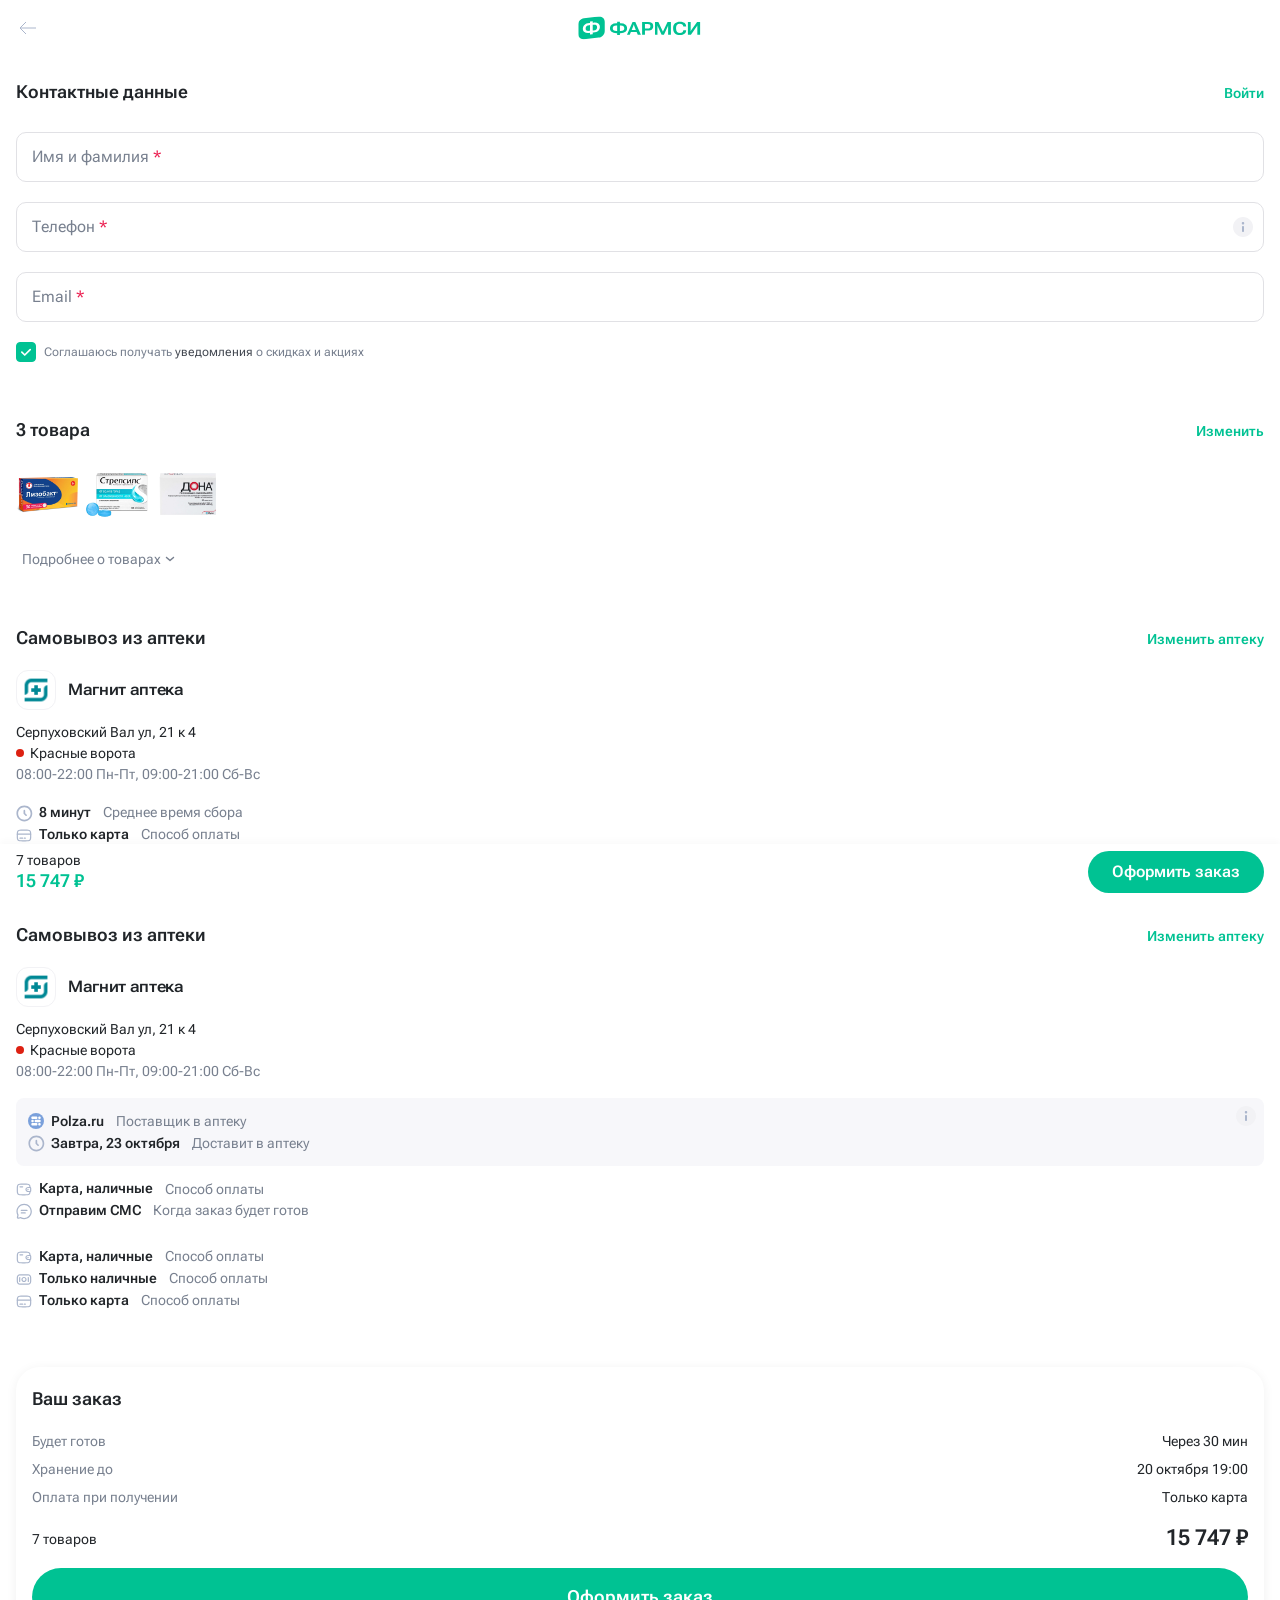
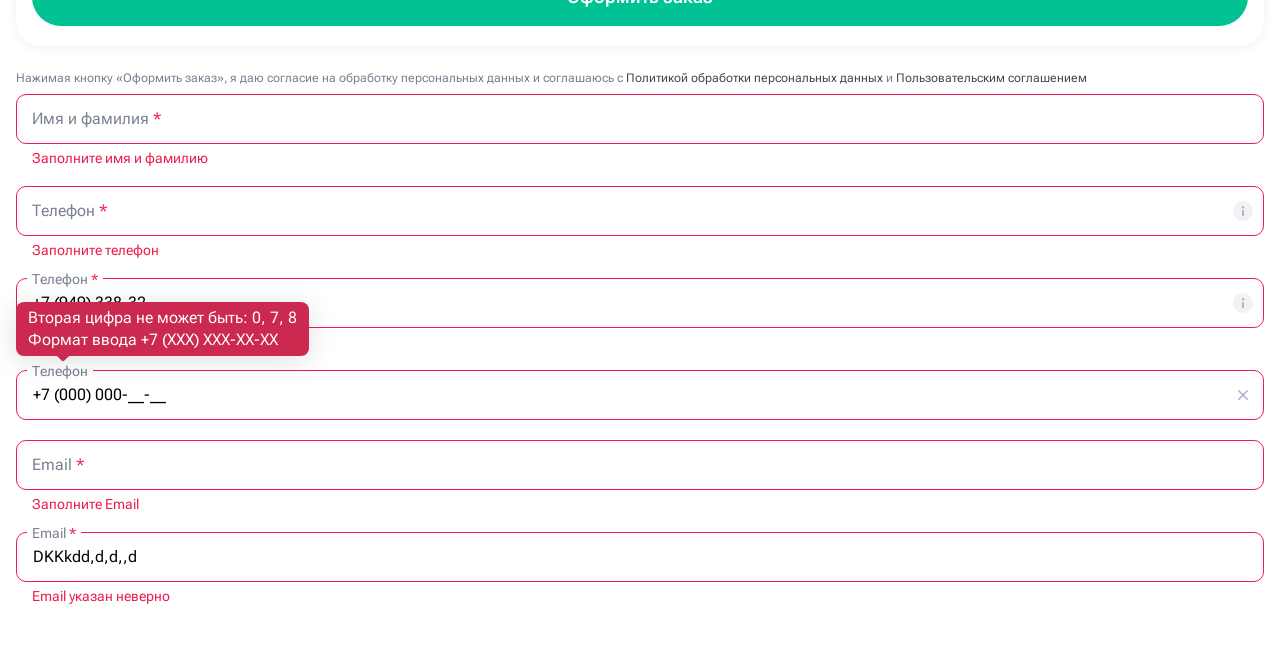
==== 3-rd-step.html @ a9f022e4 "1st upload" ====
<!DOCTYPE html>
<html lang="ru">

<head>
	<meta charset="utf-8">
	<meta http-equiv="X-UA-Compatible" content="IE=edge">
	<meta name="viewport" content="width=device-width, initial-scale=1.0, maximum-scale=1.0, viewport-fit=cover">
	<meta name="description" content="Описание страницы">
	<meta name="format-detection" content="telephone=no">
	<meta name="robots" content="noindex">
	<title>Шаг 3 - Неавторизован</title>
	<link rel="apple-touch-icon" href="./assets/images/apple-touch-icon-C9QjvEhI.png" sizes="144x144">
	<link rel="icon" href="./assets/images/favicon-16x16-CDKs5s7O.png" sizes="16x16">
	<link rel="icon" href="./assets/images/favicon-32x32-Dmmu4h1M.png" sizes="32x32">
	<link rel="manifest" href="./assets/site-BRCrxVoA.webmanifest">
	<link rel="mask-icon" href="./assets/images/safari-pinned-tab-ThR9FbhP.svg">
	<link rel="preconnect" href="https://fonts.googleapis.com">
	<link rel="preconnect" href="https://fonts.gstatic.com" crossorigin>
	<link href="https://fonts.googleapis.com/css2?family=Roboto+Flex:opsz,slnt,wdth,wght,GRAD,XOPQ,XTRA,YOPQ,YTAS,YTDE,YTFI,YTLC,YTUC@8..144,-10..0,25..151,100..1000,-200..150,27..175,323..603,25..135,649..854,-305..-98,560..788,416..570,528..760&display=swap"
		  rel="stylesheet">
	<link href="https://cdn.jsdelivr.net/npm/bootstrap@5.3.3/dist/css/bootstrap.min.css" rel="stylesheet"
		  integrity="sha384-QWTKZyjpPEjISv5WaRU9OFeRpok6YctnYmDr5pNlyT2bRjXh0JMhjY6hW+ALEwIH" crossorigin="anonymous">
	<link rel="stylesheet" href="https://cdn.jsdelivr.net/npm/swiper@11/swiper-bundle.min.css"/>
	<link rel="stylesheet" href="https://cdn.jsdelivr.net/npm/@fancyapps/ui@5.0/dist/fancybox/fancybox.css"/>
	<script src="https://api-maps.yandex.ru/2.1/?apikey=b603dd45-d3d4-4cc6-bc5e-3985d0624e53&lang=ru_RU"></script>
  <script type="module" crossorigin src="./assets/index-DNCj5LyT.js"></script>
  <link rel="stylesheet" crossorigin href="./assets/css/index-B0l8xuCX.css">
</head>

<body>
<div class="site">
	<header class="header header--confirm">
		<!-- Header Start-->
		<div class="container">
			<div class="row">
				<div class="col-12">
					<div class="header-confirm">
						<a href="#" class="header-confirm__back">
							<svg class="back-icon">
								<use xlink:href="./assets/images/sprites-BpR0RG1N.svg#arrow-right"></use>
							</svg>
						</a>
					
						<a href="#" class="header-confirm__logo">
							<img src="./assets/images/logo_m-BrS14V9k.svg" alt="logo">
						</a>
					</div>
				</div>
			</div>
		</div>
		<div class="modal fade" id="citySuggestModal" tabindex="-1"
         aria-hidden="true">
	        <div class="modal-dialog modal-dialog-centered" style="align-items: flex-end; margin: 0 16px; height: 100%;">
	            <div class="city-modal modal-content">
	                <button type="button" class="city-modal__close" data-bs-dismiss="modal"
	                        aria-label="Close">
	                    <svg aria-hidden="true" width="16" height="16" viewBox="0 0 20 20"
	                         fill="none" xmlns="http://www.w3.org/2000/svg">
	                        <path d="M15.332 4.66663L4.66536 15.3333" stroke="#ABB6CC"
	                              stroke-width="2" stroke-linecap="round"
	                              stroke-linejoin="round"/>
	                        <path d="M4.66797 4.66663L15.3346 15.3333" stroke="#ABB6CC"
	                              stroke-width="2" stroke-linecap="round"
	                              stroke-linejoin="round"/>
	                    </svg>
	                </button>
	                <div class="modal__body city-modal__body">
	                    <div class="city-modal__subtitle">Ваш регион</div>
	                    <div class="city-modal__title"><span class="js-city-choosen-city">Московская область</span>?</div>
	                    <div class="city-modal__text">
	                        Цены и наличие в аптеках зависят<br>
	                        от выбранного региона
	                    </div>
	                    <div class="city-modal__buttons">
	                        <button class="button button-primary" data-bs-dismiss="modal"
	                                aria-label="Close" type="button">
	                            Да
	                        </button>
	                        <button class="button button-solid js-change-location" data-bs-dismiss="modal"
	                                aria-label="Close" type="button">
	                            Выбрать другой
	                        </button>
	                    </div>
	                </div>
	            </div>
	        </div>
	    </div>

	    <div class="modal fade" id="citySelectedModal" tabindex="-1"
	         aria-hidden="true">
	        <div class="modal-dialog modal-dialog-centered" style="align-items: flex-end; margin: 0 16px; height: 100%;">
	            <div class="city-modal modal-content">
	                <button type="button" class="city-modal__close" data-bs-dismiss="modal"
	                        aria-label="Close">
	                    <svg aria-hidden="true" width="16" height="16" viewBox="0 0 20 20"
	                         fill="none" xmlns="http://www.w3.org/2000/svg">
	                        <path d="M15.332 4.66663L4.66536 15.3333" stroke="#ABB6CC"
	                              stroke-width="2" stroke-linecap="round"
	                              stroke-linejoin="round"/>
	                        <path d="M4.66797 4.66663L15.3346 15.3333" stroke="#ABB6CC"
	                              stroke-width="2" stroke-linecap="round"
	                              stroke-linejoin="round"/>
	                    </svg>
	                </button>
	                <div class="modal__body city-modal__body">
	                    <div class="city-modal__subtitle">Регион изменён</div>
	                    <div class="city-modal__title js-city-choosen-city">Московская область</div>
	                    <div class="city-modal__text">
	                        Цены и наличие теперь будут отображаться<br>
	                        для выбранного региона
	                    </div>
	                    <div class="city-modal__buttons">
	                        <button class="button button-primary" data-bs-dismiss="modal"
	                                aria-label="Close" type="button">
	                            Понятно
	                        </button>
	                    </div>
	                </div>
	            </div>
	        </div>
	    </div>
		<!-- Header End-->
	</header>
	<!-- Main section-->
	<main class="">
		<div class="confirm">
			<div class="container">
				<div class="row">
					<div class="col-12 confirm-content">
						<div class="confirm-block">
							<div class="confirm-header">
								<div class="confirm-header__title">Контактные данные</div>
								<a href="#" class="confirm-header__link">Войти</a>
							</div>
							<form action="#" class="confirm-form">
								<div class="enter-modal__group">
									<div class="enter-modal__group-inner">
										<input autocomplete="off" type="text" name="mail" placeholder=" " class="enter-modal__input">
										<button type="button" class="modal__clear">
										  <svg aria-hidden="true" width="20" height="20" viewBox="0 0 20 20" fill="none" xmlns="http://www.w3.org/2000/svg">
												<path d="M15.332 4.66663L4.66536 15.3333" stroke="#ABB6CC" stroke-width="2" stroke-linecap="round" stroke-linejoin="round"></path>
												<path d="M4.66797 4.66663L15.3346 15.3333" stroke="#ABB6CC" stroke-width="2" stroke-linecap="round" stroke-linejoin="round"></path>
											</svg>
										</button>
										<label class="enter-modal__placeholder">Имя и фамилия <span class="textarea-placeholder__red">*</span></label>
									</div>
								</div>
								
								<div class="enter-modal__group">
									<div class="enter-modal__group-inner" data-tooltip-parent-info>
										<input inputmode="tel" autocomplete="off" type="tel" name="phone" placeholder=" " class="enter-modal__input">
										<button type="button" class="modal__info-mark" data-bs-toggle="tooltip" data-bs-container="[data-tooltip-parent-info]" data-bs-trigger="hover" data-bs-placement="top" data-bs-fallbackplacements="['top']" data-bs-custom-class="modal-info-mark-tooltip" data-bs-title="На указанный номер телефона отправим СМС, когда заказ будет готов.<br> Ваши данные под защитой, мы не отправляем спам" data-bs-html="true" title="">
											<svg width="20" height="20" viewBox="0 0 20 20" fill="none" xmlns="http://www.w3.org/2000/svg">
												<g clip-path="url(#clip0_465_4033)">
												<path d="M20 10C20 15.5228 15.5228 20 10 20C4.47715 20 0 15.5228 0 10C0 4.47715 4.47715 0 10 0C15.5228 0 20 4.47715 20 10Z" fill="#F2F2F5"/>
												<path fill-rule="evenodd" clip-rule="evenodd" d="M10 15C9.44772 15 9 14.5523 9 14L9 10C9 9.44772 9.44772 9 10 9C10.5523 9 11 9.44772 11 10L11 14C11 14.5523 10.5523 15 10 15Z" fill="#ABB6CC"/>
												<path d="M11.25 6.25C11.25 5.55964 10.6904 5 10 5C9.30964 5 8.75 5.55964 8.75 6.25C8.75 6.94036 9.30964 7.5 10 7.5C10.6904 7.5 11.25 6.94036 11.25 6.25Z" fill="#ABB6CC"/>
												</g>
												<defs>
												<clipPath id="clip0_465_4033">
												<rect width="20" height="20" fill="white"/>
												</clipPath>
												</defs>
											</svg>
										</button>
										<button type="button" class="modal__clear">
											  <svg aria-hidden="true" width="20" height="20" viewBox="0 0 20 20" fill="none" xmlns="http://www.w3.org/2000/svg">
												<path d="M15.332 4.66663L4.66536 15.3333" stroke="#ABB6CC" stroke-width="2" stroke-linecap="round" stroke-linejoin="round"></path>
												<path d="M4.66797 4.66663L15.3346 15.3333" stroke="#ABB6CC" stroke-width="2" stroke-linecap="round" stroke-linejoin="round"></path>
											</svg>
										</button>
										<label class="enter-modal__placeholder">Телефон <span class="textarea-placeholder__red">*</span></label>
									</div>
								</div>
								
								<div class="enter-modal__group">
									<div class="enter-modal__group-inner">
										<input autocomplete="off" type="text" name="mail" placeholder=" " class="enter-modal__input">
										<button type="button" class="modal__clear">
											<svg aria-hidden="true" width="20" height="20" viewBox="0 0 20 20" fill="none" xmlns="http://www.w3.org/2000/svg">
												<path d="M15.332 4.66663L4.66536 15.3333" stroke="#ABB6CC" stroke-width="2" stroke-linecap="round" stroke-linejoin="round"></path>
												<path d="M4.66797 4.66663L15.3346 15.3333" stroke="#ABB6CC" stroke-width="2" stroke-linecap="round" stroke-linejoin="round"></path>
											</svg>
										</button>
										<label class="enter-modal__placeholder">Email <span class="textarea-placeholder__red">*</span></label>
									</div>	
								</div>

								<div class="modal__policy policy-modal">
									<div class="policy-modal__block">
										<label class="policy-modal__check">
											<input type="checkbox" checked="" name="policy-check" class="policy-modal__input"><span class="policy-modal__false-check">
											<svg width="12" height="9" viewBox="0 0 12 9" fill="none" xmlns="http://www.w3.org/2000/svg">
												<path d="M1 4L4.5 7.5L11 1" stroke="white" stroke-width="2" stroke-linecap="round" stroke-linejoin="round"></path>
											</svg></span>
										</label>
										<div class="policy-modal__confirm">Соглашаюсь получать <a href="#">уведомления</a> о скидках и акциях</div>
									</div>
								</div>
							</form>
						</div><!-- confirm-block -->
						
						<div class="confirm-block">
							<div class="confirm-header confirm-header--recipient">
								<div class="confirm-header__title">3 товара</div>
								<a href="#" class="confirm-header__link">Изменить</a>
							</div>

							<div class="confirm-products">
								<div class="confirm-products__row">
									<div class="confirm-product">
										<img src="./assets/images/product-1@2x-DuPQMpGz.png" alt="alt">
									</div>
									<div class="confirm-product">
										<img src="./assets/images/product-2@2x-C1sm1-f9.png" alt="alt">
									</div>
									<div class="confirm-product">
										<img src="./assets/images/product-8-B-CTQF6W.png" alt="alt">
									</div>
								</div>

								<div class="confirm-products__expand">
									<div class="confirm-product-expand expand-confirm-product">
										<a href="#" class="expand-confirm-product__img">
											<img src="./assets/images/product-1@2x-DuPQMpGz.png" alt="alt">
										</a>
										<div class="expand-confirm-product__name">
											<a href="#" class="expand-confirm-product__name-text">
												Супрастин (для инъекций), 20 мг/мл, раствор для внутривенного, (для инъекций), 20 мг/мл, раствор для внутривенного, 10
											</a>
											<div class="product-info__bottom">
												<span class="product__description-icon">
													<svg viewBox="0 0 24 24">
														<path d="M3 10C3 6.22876 3 4.34315 4.17157 3.17157C5.34315 2 7.22876 2 11 2H13C16.7712 2 18.6569 2 19.8284 3.17157C21 4.34315 21 6.22876 21 10V14C21 17.7712 21 19.6569 19.8284 20.8284C18.6569 22 16.7712 22 13 22H11C7.22876 22 5.34315 22 4.17157 20.8284C3 19.6569 3 17.7712 3 14V10Z" stroke="#ABB6CC" stroke-width="2"></path>
														<path d="M12 8L12 10M12 10L12 12M12 10H9.99998M12 10L14 10" stroke="#EB135B" stroke-width="2" stroke-linecap="round"></path>
														<path d="M8 18L16 18" stroke="#ABB6CC" stroke-width="2" stroke-linecap="round"></path>
													</svg>
													По рецепту
												</span>
											</div>
										</div>

										<div class="expand-confirm-product__info">
											<div class="expand-confirm-product__price">12 800 ₽</div>
											<div class="expand-confirm-product__count">× 3 шт.</div>
										</div>
									</div><!-- expand-confirm-product -->

									<div class="confirm-product-expand expand-confirm-product">
										<a href="#" class="expand-confirm-product__img">
											<img src="./assets/images/product-2@2x-C1sm1-f9.png" alt="alt">
										</a>
										<a href="#" class="expand-confirm-product__name">Супрастин (для инъекций), 20 мг/мл, раствор для внутривенного.</a>

										<div class="expand-confirm-product__info">
											<div class="expand-confirm-product__price">12 800 ₽</div>
											<div class="expand-confirm-product__count">× 3 шт.</div>
										</div>
									</div><!-- expand-confirm-product -->

									<div class="confirm-product-expand expand-confirm-product">
										<a href="#" class="expand-confirm-product__img">
											<img src="./assets/images/product-8-B-CTQF6W.png" alt="alt">
										</a>
										<a href="#" class="expand-confirm-product__name">Раствор для внутривенного, 10 мг/мл, капли для приема внутрь, 20 мл, 1 шт. капли</a>

										<div class="expand-confirm-product__info">
											<div class="expand-confirm-product__price">12 800 ₽</div>
											<div class="expand-confirm-product__count">× 3 шт.</div>
										</div>
									</div><!-- expand-confirm-product -->

								</div>

								<button type="button" class="confirm-products__toggler">
									<span>Подробнее о товарах</span>
									<svg class="confirm-products__toggler-icon">
										<use xlink:href="./assets/images/sprites-BpR0RG1N.svg#chev-down"></use>
									</svg>
								</button>
							</div><!-- confirm-products -->

							
						</div><!-- confirm-block -->

						<div class="confirm-block">
							<div class="confirm-header confirm-header--recipient">
								<div class="confirm-header__title">Самовывоз из аптеки</div>
								<a href="#" class="confirm-header__link">Изменить аптеку</a>
							</div>
							<div class="confirm-location">
								<div class="pricelist__company">
									<img class="pricelist__logo" src="./assets/images/magnit_logo-DAFS3cN4.png" alt="">
									<span class="pricelist__name">Магнит аптека
									</span>
								</div>
								<div class="confirm-location__info">
									<div class="pricelist__address">Серпуховский Вал ул, 21 к 4</div>
									<div class="pricelist__subway">Красные ворота</div>
									<div class="pricelist__schedule">08:00-22:00 Пн-Пт, 09:00-21:00 Сб-Вс</div>
								</div>

								<div class="confirm-payment">
									<div class="confirm-payment__item">
										<span class="confirm-payment__icon">
											<svg class="icon-pay-clock">
												<use xlink:href="./assets/images/sprites-BpR0RG1N.svg#pay-clock"></use>
											</svg>
										</span>
										<span class="confirm-payment__val">8 минут</span>
										<span class="confirm-payment__key">Среднее время сбора</span>
									</div><!-- confirm-payment__item -->

									<div class="confirm-payment__item">
										<span class="confirm-payment__icon">
											<svg class="icon-product-card">
												<use xlink:href="./assets/images/sprites-BpR0RG1N.svg#credit-card"></use>
											</svg>
										</span>
										<span class="confirm-payment__val">Только карта</span>
										<span class="confirm-payment__key">Способ оплаты</span>
									</div><!-- confirm-payment__item -->

									<div class="confirm-payment__item">
										<span class="confirm-payment__icon">
											<svg class="icon-sms">
												<use xlink:href="./assets/images/sprites-BpR0RG1N.svg#sms"></use>
											</svg>
										</span>
										<span class="confirm-payment__val">Отправим СМС</span>
										<span class="confirm-payment__key">Когда заказ будет готов</span>
									</div><!-- confirm-payment__item -->

								</div>
							</div>
						</div><!-- confirm-block -->
						
						<!-- Доставка поставщика -->
						<div class="confirm-block" data-tooltip-supplier-info>
							<div class="confirm-header confirm-header--recipient">
								<div class="confirm-header__title">Самовывоз из аптеки</div>
								<a href="#" class="confirm-header__link">Изменить аптеку</a>
							</div>
							<div class="confirm-location">
								<div class="pricelist__company">
									<img class="pricelist__logo" src="./assets/images/magnit_logo-DAFS3cN4.png" alt="">
									<span class="pricelist__name">Магнит аптека
									</span>
								</div>

								<div class="confirm-location__info confirm-location__info--supplier">
									<div class="pricelist__address">Серпуховский Вал ул, 21 к 4</div>
									<div class="pricelist__subway">Красные ворота</div>
									<div class="pricelist__schedule">08:00-22:00 Пн-Пт, 09:00-21:00 Сб-Вс</div>
								</div>

								<div class="confirm-supplier" data-tooltip-supplier-info>
									<div class="confirm-supplier__body">
										<svg class="confirm-supplier__icon" width="20" height="20" viewBox="0 0 20 20" fill="none" xmlns="http://www.w3.org/2000/svg" data-bs-toggle="tooltip" data-bs-container="[data-tooltip-supplier-info]" data-bs-trigger="hover" data-bs-placement="top" data-bs-fallbackplacements="['top']" data-bs-custom-class="confirm-supplier-tooltip" data-bs-title="Товар поступит в аптеку 23 октября от поставщика Polza.ru. Забрать заказ вы сможете после получения СМС о готовности заказа" data-bs-html="true" title="" data-bs-original-title="">
											<g clip-path="url(#clip0_465_4033)">
											<path d="M20 10C20 15.5228 15.5228 20 10 20C4.47715 20 0 15.5228 0 10C0 4.47715 4.47715 0 10 0C15.5228 0 20 4.47715 20 10Z" fill="#F2F2F5"></path>
											<path fill-rule="evenodd" clip-rule="evenodd" d="M10 15C9.44772 15 9 14.5523 9 14L9 10C9 9.44772 9.44772 9 10 9C10.5523 9 11 9.44772 11 10L11 14C11 14.5523 10.5523 15 10 15Z" fill="#ABB6CC"></path>
											<path d="M11.25 6.25C11.25 5.55964 10.6904 5 10 5C9.30964 5 8.75 5.55964 8.75 6.25C8.75 6.94036 9.30964 7.5 10 7.5C10.6904 7.5 11.25 6.94036 11.25 6.25Z" fill="#ABB6CC"></path>
											</g>
											<defs>
											<clipPath id="clip0_465_4033">
											<rect width="20" height="20" fill="white"></rect>
											</clipPath>
											</defs>
										</svg>

										<div class="confirm-payment__item">
											<span class="confirm-payment__icon">
												<img src="./assets/images/Polza_logo-BlcW6tYA.svg" alt="alg">
											</span>
											<span class="confirm-payment__val">Polza.ru</span>
											<span class="confirm-payment__key">Поставщик в аптеку</span>
										</div><!-- confirm-payment__item -->

										<div class="confirm-payment__item">
											<span class="confirm-payment__icon">
												<svg class="icon-pay-clock">
													<use xlink:href="./assets/images/sprites-BpR0RG1N.svg#pay-clock"></use>
												</svg>
											</span>
											<span class="confirm-payment__val">Завтра, 23 октября</span>
											<span class="confirm-payment__key">Доставит в аптеку</span>
										</div><!-- confirm-payment__item -->
									</div>
								</div>

								<div class="confirm-payment">
									<div class="confirm-payment__item">
										<span class="confirm-payment__icon">
											<svg class="icon-product-card">
												<use xlink:href="./assets/images/sprites-BpR0RG1N.svg#card-cash"></use>
											</svg>
										</span>
										<span class="confirm-payment__val">Карта, наличные</span>
										<span class="confirm-payment__key">Способ оплаты</span>
									</div><!-- confirm-payment__item -->

									<div class="confirm-payment__item">
										<span class="confirm-payment__icon">
											<svg class="icon-sms">
												<use xlink:href="./assets/images/sprites-BpR0RG1N.svg#sms"></use>
											</svg>
										</span>
										<span class="confirm-payment__val">Отправим СМС</span>
										<span class="confirm-payment__key">Когда заказ будет готов</span>
									</div><!-- confirm-payment__item -->

								</div>

								<div class="confirm-payment" style="margin-top: 24px;">
									<div class="confirm-payment__item">
										<span class="confirm-payment__icon">
											<svg class="icon-product-card">
												<use xlink:href="./assets/images/sprites-BpR0RG1N.svg#card-cash"></use>
											</svg>
										</span>
										<span class="confirm-payment__val">Карта, наличные</span>
										<span class="confirm-payment__key">Способ оплаты</span>
									</div><!-- confirm-payment__item -->

									<div class="confirm-payment__item">
										<span class="confirm-payment__icon">
											<svg class="icon-product-card">
												<use xlink:href="./assets/images/sprites-BpR0RG1N.svg#cash"></use>
											</svg>
										</span>
										<span class="confirm-payment__val">Только наличные</span>
										<span class="confirm-payment__key">Способ оплаты</span>
									</div><!-- confirm-payment__item -->

									<div class="confirm-payment__item">
										<span class="confirm-payment__icon">
											<svg class="icon-product-card">
												<use xlink:href="./assets/images/sprites-BpR0RG1N.svg#credit-card"></use>
											</svg>
										</span>
										<span class="confirm-payment__val">Только карта</span>
										<span class="confirm-payment__key">Способ оплаты</span>
									</div><!-- confirm-payment__item -->

								</div>
							</div>
						</div><!-- confirm-block -->

						<div class="order-overall">
							<div class="order-overall__top">
								<div class="order-overall__titlle">Ваш заказ</div>
								<div class="order-overall__info">
									<div class="order-overall__key">Будет готов</div>
									<div class="order-overall__val">Через 30 мин</div>
									<div class="order-overall__key">Хранение до</div>
									<div class="order-overall__val">20 октября 19:00</div>
									<div class="order-overall__key">Оплата при получении</div>
									<div class="order-overall__val">Только карта</div>
								</div>
								<div class="order-overall__result">
									<div class="order-overall__items">7 товаров</div>
									<div class="order-overall__price">15 747 ₽</div>
								</div>
								<button class="order-overall__action button button-primary w-100">Оформить заказ</button>
							</div>

							<div class="modal__policy policy-modal">
								<p class="policy-modal__note">Нажимая кнопку «Оформить заказ», я даю согласие на обработку персональных данных и соглашаюсь с <a href="#">Политикой обработки персональных данных</a> и <a href="#">Пользовательским соглашением</a></p>
							</div>
						</div>

						<div class="confirm-block">
							<form action="#" class="confirm-form">
								<div class="enter-modal__group enter-modal__group--error">
									<div class="enter-modal__group-inner">
										<input autocomplete="off" type="text" name="mail" placeholder=" " class="enter-modal__input enter-modal__input--error">
										<button type="button" class="modal__clear">
										  <svg aria-hidden="true" width="20" height="20" viewBox="0 0 20 20" fill="none" xmlns="http://www.w3.org/2000/svg">
												<path d="M15.332 4.66663L4.66536 15.3333" stroke="#ABB6CC" stroke-width="2" stroke-linecap="round" stroke-linejoin="round"></path>
												<path d="M4.66797 4.66663L15.3346 15.3333" stroke="#ABB6CC" stroke-width="2" stroke-linecap="round" stroke-linejoin="round"></path>
											</svg>
										</button>
										<label class="enter-modal__placeholder">Имя и фамилия <span class="textarea-placeholder__red">*</span></label>
									</div>
									<div class="modal__error">Заполните имя и фамилию</div>
								</div>
								
								<div class="enter-modal__group enter-modal__group--error">
									<div class="enter-modal__group-inner" data-tooltip-parent-info-1>
										<input inputmode="tel" autocomplete="off" type="tel" name="phone" placeholder=" " class="enter-modal__input enter-modal__input--error">
										<button type="button" class="modal__info-mark" data-bs-toggle="tooltip" data-bs-container="[data-tooltip-parent-info-1]" data-bs-trigger="hover" data-bs-placement="top" data-bs-fallbackplacements="['top']" data-bs-custom-class="modal-info-mark-tooltip" data-bs-title="На указанный номер телефона отправим СМС, когда заказ будет готов.<br> Ваши данные под защитой, мы не отправляем спам" data-bs-html="true" title="">
											<svg width="20" height="20" viewBox="0 0 20 20" fill="none" xmlns="http://www.w3.org/2000/svg">
												<g clip-path="url(#clip0_465_4033)">
												<path d="M20 10C20 15.5228 15.5228 20 10 20C4.47715 20 0 15.5228 0 10C0 4.47715 4.47715 0 10 0C15.5228 0 20 4.47715 20 10Z" fill="#F2F2F5"/>
												<path fill-rule="evenodd" clip-rule="evenodd" d="M10 15C9.44772 15 9 14.5523 9 14L9 10C9 9.44772 9.44772 9 10 9C10.5523 9 11 9.44772 11 10L11 14C11 14.5523 10.5523 15 10 15Z" fill="#ABB6CC"/>
												<path d="M11.25 6.25C11.25 5.55964 10.6904 5 10 5C9.30964 5 8.75 5.55964 8.75 6.25C8.75 6.94036 9.30964 7.5 10 7.5C10.6904 7.5 11.25 6.94036 11.25 6.25Z" fill="#ABB6CC"/>
												</g>
												<defs>
												<clipPath id="clip0_465_4033">
												<rect width="20" height="20" fill="white"/>
												</clipPath>
												</defs>
											</svg>
										</button>
										<button type="button" class="modal__clear">
											  <svg aria-hidden="true" width="20" height="20" viewBox="0 0 20 20" fill="none" xmlns="http://www.w3.org/2000/svg">
												<path d="M15.332 4.66663L4.66536 15.3333" stroke="#ABB6CC" stroke-width="2" stroke-linecap="round" stroke-linejoin="round"></path>
												<path d="M4.66797 4.66663L15.3346 15.3333" stroke="#ABB6CC" stroke-width="2" stroke-linecap="round" stroke-linejoin="round"></path>
											</svg>
										</button>
										<label class="enter-modal__placeholder">Телефон <span class="textarea-placeholder__red">*</span></label>
									</div>
									<div class="modal__error">Заполните телефон</div>
								</div>

								<div class="enter-modal__group enter-modal__group--error">
									<div class="enter-modal__group-inner" data-tooltip-parent-info-2>
										<input inputmode="tel" autocomplete="off" type="tel" name="phone" placeholder=" " value="+7 (949) 338-32-__" class="enter-modal__input enter-modal__input--error">
										<button type="button" class="modal__info-mark" data-bs-toggle="tooltip" data-bs-container="[data-tooltip-parent-info-2]" data-bs-trigger="hover" data-bs-placement="top" data-bs-fallbackplacements="['top']" data-bs-custom-class="modal-info-mark-tooltip" data-bs-title="На указанный номер телефона отправим СМС, когда заказ будет готов.<br> Ваши данные под защитой, мы не отправляем спам" data-bs-html="true" title="">
											<svg width="20" height="20" viewBox="0 0 20 20" fill="none" xmlns="http://www.w3.org/2000/svg">
												<g clip-path="url(#clip0_465_4033)">
												<path d="M20 10C20 15.5228 15.5228 20 10 20C4.47715 20 0 15.5228 0 10C0 4.47715 4.47715 0 10 0C15.5228 0 20 4.47715 20 10Z" fill="#F2F2F5"/>
												<path fill-rule="evenodd" clip-rule="evenodd" d="M10 15C9.44772 15 9 14.5523 9 14L9 10C9 9.44772 9.44772 9 10 9C10.5523 9 11 9.44772 11 10L11 14C11 14.5523 10.5523 15 10 15Z" fill="#ABB6CC"/>
												<path d="M11.25 6.25C11.25 5.55964 10.6904 5 10 5C9.30964 5 8.75 5.55964 8.75 6.25C8.75 6.94036 9.30964 7.5 10 7.5C10.6904 7.5 11.25 6.94036 11.25 6.25Z" fill="#ABB6CC"/>
												</g>
												<defs>
												<clipPath id="clip0_465_4033">
												<rect width="20" height="20" fill="white"/>
												</clipPath>
												</defs>
											</svg>
										</button>
										<button type="button" class="modal__clear">
											  <svg aria-hidden="true" width="20" height="20" viewBox="0 0 20 20" fill="none" xmlns="http://www.w3.org/2000/svg">
												<path d="M15.332 4.66663L4.66536 15.3333" stroke="#ABB6CC" stroke-width="2" stroke-linecap="round" stroke-linejoin="round"></path>
												<path d="M4.66797 4.66663L15.3346 15.3333" stroke="#ABB6CC" stroke-width="2" stroke-linecap="round" stroke-linejoin="round"></path>
											</svg>
										</button>
										<label class="enter-modal__placeholder">Телефон <span class="textarea-placeholder__red">*</span></label>
									</div>
									<div class="modal__error">Телефон указан не полностью</div>
								</div>

								<div class="enter-modal__group enter-modal__group--error">
									<div class="enter-modal__group-inner">
										<div class="phone-valid-error">
											<div class="phone-valid-error__row">Вторая цифра не может быть: 0, 7, 8</div>
											<div class="phone-valid-error__row">Формат ввода +7 (ХХХ) ХХХ-ХХ-ХХ
											</div>
										</div>

										<input inputmode="tel" autocomplete="off" type="tel" name="phone" placeholder=" " value="+7 (000) 000-__-__" class="enter-modal__input enter-modal__input--error">
										<button type="button" class="modal__clear active">
											<svg aria-hidden="true" width="20" height="20" viewBox="0 0 20 20" fill="none" xmlns="http://www.w3.org/2000/svg">
												<path d="M15.332 4.66663L4.66536 15.3333" stroke="#ABB6CC" stroke-width="2" stroke-linecap="round" stroke-linejoin="round"></path>
												<path d="M4.66797 4.66663L15.3346 15.3333" stroke="#ABB6CC" stroke-width="2" stroke-linecap="round" stroke-linejoin="round"></path>
											</svg>
										</button>
										<label class="enter-modal__placeholder">Телефон</label>
									</div>
								</div>
								
								<div class="enter-modal__group enter-modal__group--error">
									<div class="enter-modal__group-inner">
										<input autocomplete="off" type="text" name="mail" placeholder=" " class="enter-modal__input enter-modal__input--error">
										<button type="button" class="modal__clear">
											<svg aria-hidden="true" width="20" height="20" viewBox="0 0 20 20" fill="none" xmlns="http://www.w3.org/2000/svg">
												<path d="M15.332 4.66663L4.66536 15.3333" stroke="#ABB6CC" stroke-width="2" stroke-linecap="round" stroke-linejoin="round"></path>
												<path d="M4.66797 4.66663L15.3346 15.3333" stroke="#ABB6CC" stroke-width="2" stroke-linecap="round" stroke-linejoin="round"></path>
											</svg>
										</button>
										<label class="enter-modal__placeholder">Email <span class="textarea-placeholder__red">*</span></label>
									</div>
									<div class="modal__error">Заполните Email</div>
								</div>

								<div class="enter-modal__group enter-modal__group--error">
									<div class="enter-modal__group-inner">
										<input autocomplete="off" type="text" name="mail" placeholder=" " value="DKKkdd,d,d,,d" class="enter-modal__input enter-modal__input--error">
										<button type="button" class="modal__clear">
											<svg aria-hidden="true" width="20" height="20" viewBox="0 0 20 20" fill="none" xmlns="http://www.w3.org/2000/svg">
												<path d="M15.332 4.66663L4.66536 15.3333" stroke="#ABB6CC" stroke-width="2" stroke-linecap="round" stroke-linejoin="round"></path>
												<path d="M4.66797 4.66663L15.3346 15.3333" stroke="#ABB6CC" stroke-width="2" stroke-linecap="round" stroke-linejoin="round"></path>
											</svg>
										</button>
										<label class="enter-modal__placeholder">Email <span class="textarea-placeholder__red">*</span></label>
									</div>
									<div class="modal__error">Email указан неверно</div>
								</div>
							</form>
						</div>

					</div>
				</div>
			</div>
		</div><!-- confirm-content -->

		<!-- bottom-bar -->
		<div class="confirm-bar">
			<div class="confirm-bar__total">
				<div class="confirm-bar__items">7 товаров</div>
				<div class="confirm-bar__price">15 747 ₽</div>
			</div>
			<button class="confirm-bar__order button button-primary">Оформить заказ</button>
		</div>
		<!-- END bottom-bar -->
	</main>
</div>

<div class="scroll-up scroll-up--hidden is-active">
	<svg class="scroll-up__icon">
		<use xlink:href="./assets/images/sprites-BpR0RG1N.svg#arrow-up"></use>
	</svg>
</div>

<div class="toast fade hide">
	<div class="toast-body">
		<div class="d-flex align-items-center"><img class="toast-image" src="./assets/images/product-3-C06GJjld.png" alt=""
													width="66" height="66">
			<div class="d-flex align-items-center toast-inner">
				<div class="text-white toast-text">Товар добавлен в корзину</div>
				<a class="toast-button" href="#">Перейти</a>
			</div>
		</div>
	</div>
</div>

<div class="modal fade" id="cityChangeModal" tabindex="-1"
	 aria-hidden="true">
	<div class="modal-dialog modal-dialog-centered city-change-modal">
		<div class="city-change modal-content">
			<button type="button" class="city-change__close" data-bs-dismiss="modal"
					aria-label="Close">
				<svg aria-hidden="true" width="20" height="20" viewBox="0 0 20 20"
					 fill="none" xmlns="http://www.w3.org/2000/svg">
					<path d="M15.332 4.66663L4.66536 15.3333" stroke="#ABB6CC"
						  stroke-width="2" stroke-linecap="round"
						  stroke-linejoin="round"/>
					<path d="M4.66797 4.66663L15.3346 15.3333" stroke="#ABB6CC"
						  stroke-width="2" stroke-linecap="round"
						  stroke-linejoin="round"/>
				</svg>
			</button>
			<div class="modal__header city-change__header">
				<p class="city-change__title">Выберите город</p>
				<div class="city-change__define">
					<svg class="city-change__define-icon" width="20" height="20" viewBox="0 0 20 20" fill="none"
						 xmlns="http://www.w3.org/2000/svg">
						<path d="M11.25 18.4993L15.8333 5.16602L2.5 9.74935L7.95416 11.931C8.46237 12.1343 8.86505 12.537 9.06833 13.0452L11.25 18.4993Z"
							  stroke="#00C293" stroke-width="2" stroke-linecap="round" stroke-linejoin="round"/>
					</svg>

					<div class="city-change__loading city-change__define-loading">
						<div class="button--loading"></div>
					</div>

					Определить
				</div>
			</div>
			<div class="modal__body city-change__body">
				<div class="city-change__choosen">
					<svg class="city-change__choosen-icon" width="20" height="20" viewBox="0 0 20 20" fill="none"
						 xmlns="http://www.w3.org/2000/svg">
						<path fill-rule="evenodd" clip-rule="evenodd"
							  d="M8.71159 18.8511L10 19.9994L11.2884 18.8511C15.4026 15.1846 17.5 11.9276 17.5 8.87888C17.5 4.55054 14.1783 1.25 10 1.25C5.82171 1.25 2.5 4.55054 2.5 8.87888C2.5 11.9276 4.59737 15.1846 8.71159 18.8511ZM13.75 8.75C13.75 6.67893 12.0711 5 10 5C7.92893 5 6.25 6.67893 6.25 8.75C6.25 10.8211 7.92893 12.5 10 12.5C12.0711 12.5 13.75 10.8211 13.75 8.75Z"
							  fill="#ABB6CC"/>
					</svg>
					<div class="city-change__loading city-change__choosen-loading">
						<div class="button--loading"></div>
					</div>
					<div class="city-change__choosen-text">Выбран:</div>
					<div class="city-change__choosen-text city-change__choosen-text--city js-city-choosen-city">
						Ростов-на-Дону
					</div>
					<div class="city-change__choosen-text city-change__choosen-text--region js-city-choosen-region">
						Ростовская область, очень длинный текст рег
					</div>
				</div>
				<div class="form-group w-100" style="margin-bottom: 24px;">
					<input class="city-change__input js-city-search-input" type="text" name="city"
						   placeholder="Город или регион">
					<svg class="city-change__input-icon" width="20" height="20" viewBox="0 0 20 20" fill="none"
						 xmlns="http://www.w3.org/2000/svg">
						<g clip-path="url(#clip0_2477_21238)">
							<circle cx="7.91667" cy="7.91667" r="7.91667" transform="matrix(-1 0 0 1 18.3334 1.66602)"
									stroke="#ABB6CC" stroke-width="2"/>
							<path d="M4.58337 15.416L1.66671 18.3327" stroke="#ABB6CC" stroke-width="2"
								  stroke-linecap="round"/>
						</g>
						<defs>
							<clipPath id="clip0_2477_21238">
								<rect width="20" height="20" fill="white" transform="matrix(-1 0 0 1 20 0)"/>
							</clipPath>
						</defs>
					</svg>
					<div class="city-change__loading city-change__input-loading">
						<div class="button--loading"></div>
					</div>
					<button class="city-change__input-clear" onclick="$('.js-city-search-input').val('')" type="button">
						<svg width="16" height="16" viewBox="0 0 16 16" fill="none" xmlns="http://www.w3.org/2000/svg">
							<path d="M2.66663 2.66797L13.3333 13.3346" stroke="#ABB6CC" stroke-width="2"
								  stroke-linecap="round" stroke-linejoin="round"/>
							<path d="M13.3334 2.66797L2.66671 13.3346" stroke="#ABB6CC" stroke-width="2"
								  stroke-linecap="round" stroke-linejoin="round"/>
						</svg>
					</button>
				</div>
				<div class="city-change__cities">

				</div>
			</div>
		</div>
	</div>
</div>

<!--MODALS-->
<div class="modal" id="deletionConfirmModal" tabindex="-1" aria-hidden="true">
	<div class="modal-dialog  modal-dialog-centered">
		<div class="modal-content">
			<div class="modal-header">
				<h3 class="modal__title js-cart-confirm-title">Удалить выбранные товары?</h3>
				<button type="button" class="modal__close" data-bs-dismiss="modal" aria-label="Close">
					<svg width="20" height="20" viewBox="0 0 20 20" fill="none" xmlns="http://www.w3.org/2000/svg">
						<path d="M15.332 4.66675L4.66536 15.3334" stroke="#ABB6CC" stroke-width="2"
							  stroke-linecap="round" stroke-linejoin="round"/>
						<path d="M4.66797 4.66675L15.3346 15.3334" stroke="#ABB6CC" stroke-width="2"
							  stroke-linecap="round" stroke-linejoin="round"/>
					</svg>
				</button>
			</div>
			<div class="modal-body">
				<p class="modal__description">Отменить это действие будет невозможно</p>
			</div>
			<div class="modal-footer">
				<button class="button button-red js-cart-confirm-deletion">Удалить</button>
				<button type="button" class="button button-solid" data-bs-dismiss="modal">Отменить</button>
			</div>
		</div>
	</div>
</div>

<div class="modal" id="productSearchModal" tabindex="-1" aria-hidden="true">
	<div class="modal-dialog  modal-dialog-centered">
		<div class="modal-content">
			<div class="modal-header">
				<h3 class="modal__title">Товара нет в выбранном городе,<br> но есть в других аптеках региона</h3>
				<button type="button" class="modal__close" data-bs-dismiss="modal" aria-label="Close">
					<svg width="20" height="20" viewBox="0 0 20 20" fill="none" xmlns="http://www.w3.org/2000/svg">
						<path d="M15.332 4.66675L4.66536 15.3334" stroke="#ABB6CC" stroke-width="2"
							  stroke-linecap="round" stroke-linejoin="round"/>
						<path d="M4.66797 4.66675L15.3346 15.3334" stroke="#ABB6CC" stroke-width="2"
							  stroke-linecap="round" stroke-linejoin="round"/>
					</svg>
				</button>
			</div>
			<div class="modal-body" style=" margin: 4px 0 28px;">
				<button type="button" class="button button-primary"
						style="font-size: 16px; line-height: 24px; padding: 12px 28px; width: 100%; margin-top: 16px;">
					Посмотреть в аптеках региона
				</button>
			</div>
			<div class="modal-footer">
				<p class="modal__description js-cart-product-search-description">
					Или расширьте поиск на весь регион<br>
					<span class="modal__description--green js-cart-product-search-perform">Москва и МО</span>, чтобы собрать корзину<br>
					с этим товаром
				</p>
			</div>
		</div>
	</div>
</div>

<script src="https://code.jquery.com/jquery-3.7.0.min.js"
		integrity="sha256-2Pmvv0kuTBOenSvLm6bvfBSSHrUJ+3A7x6P5Ebd07/g=" crossorigin="anonymous"></script>
<script src="https://cdnjs.cloudflare.com/ajax/libs/bootstrap/5.0.1/js/bootstrap.bundle.min.js"></script>
<script src="https://cdn.jsdelivr.net/npm/@fancyapps/ui@5.0/dist/fancybox/fancybox.umd.js"></script>

</body>

</html>
---- assets/css/index-B0l8xuCX.css ----
@charset "UTF-8";:root,[data-bs-theme=light]{--bs-blue: #0d6efd;--bs-indigo: #6610f2;--bs-purple: #6f42c1;--bs-pink: #d63384;--bs-red: #dc3545;--bs-orange: #fd7e14;--bs-yellow: #ffc107;--bs-green: #198754;--bs-teal: #20c997;--bs-cyan: #0dcaf0;--bs-black: #000;--bs-white: #fff;--bs-gray: #6c757d;--bs-gray-dark: #343a40;--bs-gray-100: #f8f9fa;--bs-gray-200: #e9ecef;--bs-gray-300: #dee2e6;--bs-gray-400: #ced4da;--bs-gray-500: #adb5bd;--bs-gray-600: #6c757d;--bs-gray-700: #495057;--bs-gray-800: #343a40;--bs-gray-900: #212529;--bs-primary: #0d6efd;--bs-secondary: #6c757d;--bs-success: #198754;--bs-info: #0dcaf0;--bs-warning: #ffc107;--bs-danger: #dc3545;--bs-light: #f8f9fa;--bs-dark: #212529;--bs-primary-rgb: 13, 110, 253;--bs-secondary-rgb: 108, 117, 125;--bs-success-rgb: 25, 135, 84;--bs-info-rgb: 13, 202, 240;--bs-warning-rgb: 255, 193, 7;--bs-danger-rgb: 220, 53, 69;--bs-light-rgb: 248, 249, 250;--bs-dark-rgb: 33, 37, 41;--bs-primary-text-emphasis: #052c65;--bs-secondary-text-emphasis: #2b2f32;--bs-success-text-emphasis: #0a3622;--bs-info-text-emphasis: #055160;--bs-warning-text-emphasis: #664d03;--bs-danger-text-emphasis: #58151c;--bs-light-text-emphasis: #495057;--bs-dark-text-emphasis: #495057;--bs-primary-bg-subtle: #cfe2ff;--bs-secondary-bg-subtle: #e2e3e5;--bs-success-bg-subtle: #d1e7dd;--bs-info-bg-subtle: #cff4fc;--bs-warning-bg-subtle: #fff3cd;--bs-danger-bg-subtle: #f8d7da;--bs-light-bg-subtle: #fcfcfd;--bs-dark-bg-subtle: #ced4da;--bs-primary-border-subtle: #9ec5fe;--bs-secondary-border-subtle: #c4c8cb;--bs-success-border-subtle: #a3cfbb;--bs-info-border-subtle: #9eeaf9;--bs-warning-border-subtle: #ffe69c;--bs-danger-border-subtle: #f1aeb5;--bs-light-border-subtle: #e9ecef;--bs-dark-border-subtle: #adb5bd;--bs-white-rgb: 255, 255, 255;--bs-black-rgb: 0, 0, 0;--bs-font-sans-serif: system-ui, -apple-system, "Segoe UI", Roboto, "Helvetica Neue", "Noto Sans", "Liberation Sans", Arial, sans-serif, "Apple Color Emoji", "Segoe UI Emoji", "Segoe UI Symbol", "Noto Color Emoji";--bs-font-monospace: SFMono-Regular, Menlo, Monaco, Consolas, "Liberation Mono", "Courier New", monospace;--bs-gradient: linear-gradient(180deg, hsla(0, 0%, 100%, .15), hsla(0, 0%, 100%, 0));--bs-body-font-family: var(--bs-font-sans-serif);--bs-body-font-size: 1rem;--bs-body-font-weight: 400;--bs-body-line-height: 1.5;--bs-body-color: #212529;--bs-body-color-rgb: 33, 37, 41;--bs-body-bg: #fff;--bs-body-bg-rgb: 255, 255, 255;--bs-emphasis-color: #000;--bs-emphasis-color-rgb: 0, 0, 0;--bs-secondary-color: rgba(33, 37, 41, .75);--bs-secondary-color-rgb: 33, 37, 41;--bs-secondary-bg: #e9ecef;--bs-secondary-bg-rgb: 233, 236, 239;--bs-tertiary-color: rgba(33, 37, 41, .5);--bs-tertiary-color-rgb: 33, 37, 41;--bs-tertiary-bg: #f8f9fa;--bs-tertiary-bg-rgb: 248, 249, 250;--bs-heading-color: inherit;--bs-link-color: #0d6efd;--bs-link-color-rgb: 13, 110, 253;--bs-link-decoration: underline;--bs-link-hover-color: #0a58ca;--bs-link-hover-color-rgb: 10, 88, 202;--bs-code-color: #d63384;--bs-highlight-bg: #fff3cd;--bs-border-width: 1px;--bs-border-style: solid;--bs-border-color: #dee2e6;--bs-border-color-translucent: rgba(0, 0, 0, .175);--bs-border-radius: .375rem;--bs-border-radius-sm: .25rem;--bs-border-radius-lg: .5rem;--bs-border-radius-xl: 1rem;--bs-border-radius-xxl: 2rem;--bs-border-radius-2xl: var(--bs-border-radius-xxl);--bs-border-radius-pill: 50rem;--bs-box-shadow: 0 .5rem 1rem rgba(0, 0, 0, .15);--bs-box-shadow-sm: 0 .125rem .25rem rgba(0, 0, 0, .075);--bs-box-shadow-lg: 0 1rem 3rem rgba(0, 0, 0, .175);--bs-box-shadow-inset: inset 0 1px 2px rgba(0, 0, 0, .075);--bs-focus-ring-width: .25rem;--bs-focus-ring-opacity: .25;--bs-focus-ring-color: rgba(13, 110, 253, .25);--bs-form-valid-color: #198754;--bs-form-valid-border-color: #198754;--bs-form-invalid-color: #dc3545;--bs-form-invalid-border-color: #dc3545 }[data-bs-theme=dark]{--bs-body-color: #adb5bd;--bs-body-color-rgb: 173, 181, 189;--bs-body-bg: #212529;--bs-body-bg-rgb: 33, 37, 41;--bs-emphasis-color: #fff;--bs-emphasis-color-rgb: 255, 255, 255;--bs-secondary-color: rgba(173, 181, 189, .75);--bs-secondary-color-rgb: 173, 181, 189;--bs-secondary-bg: #343a40;--bs-secondary-bg-rgb: 52, 58, 64;--bs-tertiary-color: rgba(173, 181, 189, .5);--bs-tertiary-color-rgb: 173, 181, 189;--bs-tertiary-bg: #2b3035;--bs-tertiary-bg-rgb: 43, 48, 53;--bs-primary-text-emphasis: #6ea8fe;--bs-secondary-text-emphasis: #a7acb1;--bs-success-text-emphasis: #75b798;--bs-info-text-emphasis: #6edff6;--bs-warning-text-emphasis: #ffda6a;--bs-danger-text-emphasis: #ea868f;--bs-light-text-emphasis: #f8f9fa;--bs-dark-text-emphasis: #dee2e6;--bs-primary-bg-subtle: #031633;--bs-secondary-bg-subtle: #161719;--bs-success-bg-subtle: #051b11;--bs-info-bg-subtle: #032830;--bs-warning-bg-subtle: #332701;--bs-danger-bg-subtle: #2c0b0e;--bs-light-bg-subtle: #343a40;--bs-dark-bg-subtle: #1a1d20;--bs-primary-border-subtle: #084298;--bs-secondary-border-subtle: #41464b;--bs-success-border-subtle: #0f5132;--bs-info-border-subtle: #087990;--bs-warning-border-subtle: #997404;--bs-danger-border-subtle: #842029;--bs-light-border-subtle: #495057;--bs-dark-border-subtle: #343a40;--bs-heading-color: inherit;--bs-link-color: #6ea8fe;--bs-link-hover-color: #8bb9fe;--bs-link-color-rgb: 110, 168, 254;--bs-link-hover-color-rgb: 139, 185, 254;--bs-code-color: #e685b5;--bs-border-color: #495057;--bs-border-color-translucent: hsla(0, 0%, 100%, .15);--bs-form-valid-color: #75b798;--bs-form-valid-border-color: #75b798;--bs-form-invalid-color: #ea868f;--bs-form-invalid-border-color: #ea868f;color-scheme:dark}.container,.container-fluid,.container-lg,.container-md,.container-sm,.container-xl,.container-xxl{--bs-gutter-x: 2rem;--bs-gutter-y: 0;margin-left:auto;margin-right:auto;padding-left:calc(var(--bs-gutter-x) * .5);padding-right:calc(var(--bs-gutter-x) * .5);width:100%}.section:not(:last-child){margin:0 0 56px}.section--margin--small:not(:last-child){margin:0 0 36px}.find-section__link:not([disabled]):hover{background-color:var(--bg-light);transition:all .3s}.title:not(:last-child){margin:0 0 24px}.title--margin--small:not(:last-child){margin:0 0 6px}.title{font-size:22px;line-height:1.27;font-weight:600;letter-spacing:-.44px;font-variation-settings:"wdth" 120,"GRAD" 0,"slnt" 0,"XTRA" 468,"XOPQ" 96,"YOPQ" 79,"YTLC" 514,"YTUC" 712,"YTAS" 750,"YTDE" -203,"YTFI" 738}.font-primary{color:#00c293}:root{--primary-color: #00c293;--primary-hover-color: #00b88b;--secondary-color: #78808f;--red-color: #eb1c4e;--icon-default: #abb6cc;--border-color: #f2f2f5;--bg-light: #f7f7fa;--text-dark: #444952;--default-radius: 24px;--box-shadow: 0px 12px 28px rgba(0, 0, 0, .06);--safe-area-bottom-height: 0;--site-fixed-tab-bar-height: 0 }*,:after,:before{-webkit-box-sizing:inherit;box-sizing:inherit}html{-webkit-box-sizing:border-box;box-sizing:border-box;font-family:Roboto Flex,sans-serif!important;font-size:16px;line-height:24px;min-height:100vh;position:relative;scroll-behavior:smooth}body{-webkit-font-smoothing:antialiased;-webkit-text-decoration-skip:objects;text-decoration-skip:objects;-webkit-text-size-adjust:100%;-moz-text-size-adjust:100%;-ms-text-size-adjust:100%;text-size-adjust:100%;-webkit-tap-highlight-color:transparent;margin:0;padding:0;position:relative;text-rendering:optimizeLegibility}.main{padding:18px 0 56px;overflow:hidden}a{text-decoration:none}p{margin:0}button{border:none;background-color:unset}.button{width:fit-content;padding:8px 28px;background-color:var(--bg-light);font-size:18px;font-weight:600;line-height:32px;border-radius:99px;max-width:100%;align-items:center;border:none;display:flex;justify-content:center;gap:4px;transition:.2s;box-sizing:border-box;white-space:nowrap}.button:disabled{background-color:#f2f2f5!important;color:var(--icon-default)!important}.button:active{background-color:var(--border-color)}.button--loading{position:relative;color:transparent!important;pointer-events:none;-webkit-user-select:none;user-select:none}.button--loading:after{content:"";position:absolute;top:0;right:0;left:0;bottom:0;width:24px;height:24px;margin:auto;border:2px solid #fff;border-bottom-color:transparent;border-radius:50%;box-sizing:border-box;animation:rotation 1s linear infinite}.button-primary{border-radius:99px;background-color:var(--primary-color);color:#fff;font-weight:600}.button-primary:active{background-color:var(--primary-hover-color)}.button-red{background-color:var(--red-color);color:#fff}.button-red:active{background-color:var(--red-hover-color)}.button-hero{padding:14px 24px;font-size:16px;border-radius:100px;background-color:var(--primary-color);color:#fff;font-weight:600}.button-solid{font-weight:500;color:#000;background-color:#f7f7fa;border-radius:100px}.button-solid:not([disabled]):hover{background:var(--border-color);color:#000}.button-secondary{border-radius:99px;color:var(--primary-color);background-color:#00c29314}.button-secondary:not([disabled]):hover{background-color:#00c2931f;color:var(--primary-color)}.button--flat--left{border-bottom-left-radius:0;border-top-left-radius:0}.button-middle{font-size:16px;padding:14px 24px}.button-border{min-width:133px;color:var(--primary-color);border:2px solid var(--primary-color);background-color:unset;white-space:nowrap;border-radius:99px}.button-border svg{width:24px;height:24px;stroke-width:2px;margin-left:8px;stroke:var(--primary-color);transition:.3s}.button-border svg path{stroke:var(--primary-color);transition:.3s}.button-border:hover{background-color:transparent;color:var(--primary-hover-color);border:2px solid var(--primary-hover-color)}.button-border:hover svg{stroke:var(--primary-hover-color)}.button-border:hover svg path{stroke:var(--primary-hover-color)}.button-border.button--loading:after{border-color:var(--primary-hover-color) var(--primary-hover-color) transparent}.button span{white-space:nowrap;overflow:hidden;text-overflow:ellipsis}.button svg{width:22px;height:22px;fill:none}.form-floating textarea{position:relative;max-height:350px;min-height:144px!important;background-image:url(../images/textarea-BCIi4lM9.svg)!important;background-repeat:no-repeat!important;background-position:right bottom!important;background-size:20px}.form-floating textarea::-webkit-resizer{display:none!important}.form-floating label{display:inline;top:16px;left:12px;padding:0 4px;color:var(--secondary-color);font-size:16px;font-weight:400;line-height:24px;transition:.1s;transform-origin:0 50%;height:fit-content;background-color:#fff}.form-floating .form-control{--bs-form-valid-color: #000;--bs-form-valid-border-color: #000;--bs-form-invalid-color: var(--red-color);--bs-form-invalid-border-color: var(--red-color);padding:18px 16px!important;font-size:16px;border:1px solid #E1E1E5;border-radius:10px;box-shadow:none!important;outline:none!important;min-height:58px}.form-floating .form-control:hover{border:1px solid var(--icon-default)}.form-floating .form-control:focus{border-color:#000}.form-floating .form-control:focus~label{color:var(--secondary-color);font-size:14px;transform:translateY(-29px)}.form-floating .form-control:not(:placeholder-shown)~label{color:var(--secondary-color);font-size:14px;transform:translateY(-29px)}.form-check{position:relative;display:flex;gap:12px;padding:0;margin:0}.form-check-input{position:relative;width:20px;height:20px;padding:0;margin:0!important;border-color:#cdd3e0;border-radius:4px;background-size:10px;background-position:50% 55%}.form-check-input:active{filter:unset}.form-check-input:checked{background-color:var(--primary-color);border-color:var(--primary-color)}.form-check-input:checked[type=checkbox]{background-image:url(../images/check-white-oDz8ddbV.svg);background-size:12px}.form-check-input:focus{box-shadow:none}.form-check-input:focus:checked{border-color:var(--primary-color)}.form-check-input:focus:not(:checked){border-color:#e1e1e5}.form-check-label{padding:0;margin:0;font-size:14px;font-weight:400;line-height:20px;-webkit-user-select:none;user-select:none}@-webkit-keyframes spinner{0%{-webkit-transform:rotate(0deg);transform:rotate(0)}to{-webkit-transform:rotate(1turn);transform:rotate(1turn)}}@keyframes spinner{0%{-webkit-transform:rotate(0deg);transform:rotate(0)}to{-webkit-transform:rotate(1turn);transform:rotate(1turn)}}@-webkit-keyframes fade-in{0%{opacity:0}to{opacity:1}}@keyframes fade-in{0%{opacity:0}to{opacity:1}}@-webkit-keyframes fade-in-bottom{0%{opacity:0;-webkit-transform:translateY(50px);transform:translateY(50px)}to{opacity:1;-webkit-transform:translateY(0);transform:translateY(0)}}@keyframes fade-in-bottom{0%{opacity:0;-webkit-transform:translateY(50px);transform:translateY(50px)}to{opacity:1;-webkit-transform:translateY(0);transform:translateY(0)}}@-webkit-keyframes fade-in-left{0%{opacity:0;-webkit-transform:translateX(-50px);transform:translate(-50px)}to{opacity:1;-webkit-transform:translateX(0);transform:translate(0)}}@keyframes fade-in-left{0%{opacity:0;-webkit-transform:translateX(-50px);transform:translate(-50px)}to{opacity:1;-webkit-transform:translateX(0);transform:translate(0)}}@-webkit-keyframes fade-in-right{0%{opacity:0;-webkit-transform:translateX(50px);transform:translate(50px)}to{opacity:1;-webkit-transform:translateX(0);transform:translate(0)}}@keyframes fade-in-right{0%{opacity:0;-webkit-transform:translateX(50px);transform:translate(50px)}to{opacity:1;-webkit-transform:translateX(0);transform:translate(0)}}@-webkit-keyframes rotation{0%{-webkit-transform:rotate(0deg);transform:rotate(0)}to{-webkit-transform:rotate(1turn);transform:rotate(1turn)}}@keyframes rotation{0%{-webkit-transform:rotate(0deg);transform:rotate(0)}to{-webkit-transform:rotate(1turn);transform:rotate(1turn)}}body{font-family:Roboto Flex,sans-serif!important}ul,ol,li{list-style:none;margin:0;padding:0}.ordered-list{list-style-type:decimal;padding:0;font-size:14px}.ordered-list li{list-style-type:decimal;margin-left:20px;color:var(--text-dark)}.unordered-list{font-size:12px;padding:0;margin-left:6px;list-style:none}.unordered-list li{position:relative;color:var(--secondary-color);padding-left:14px;margin-left:0;line-height:18px}.unordered-list li:before{content:"•";color:var(--secondary-color);position:absolute;left:0}.unordered-list li:not(:last-child){margin-bottom:4px}a{color:#000;text-decoration:none}.container,.container-fluid,.container-lg,.container-md,.container-sm,.container-xl,.container-xxl{--bs-gutter-x: 2rem;--bs-gutter-y: 0;margin-left:auto;margin-right:auto;padding-left:calc(var(--bs-gutter-x) * .5);padding-right:calc(var(--bs-gutter-x) * .5);width:100%;max-width:unset!important}.container-fluid{padding:0}.title{margin:0;font-weight:700;font-size:22px;line-height:28px;letter-spacing:-.02em}.title:not(:last-child){margin-bottom:12px}.subtitle{margin:0;font-weight:600;font-size:22px;line-height:28px;letter-spacing:-.02em;font-variation-settings:"wdth" 120,"GRAD" 0,"slnt" 0,"XTRA" 468,"XOPQ" 96,"YOPQ" 79,"YTLC" 514,"YTUC" 712,"YTAS" 750,"YTDE" -203,"YTFI" 738}.subtitle:not(:last-child){margin-bottom:26px}.switcher{display:flex;align-items:center;justify-content:center;color:#00c293;border-radius:99px;padding:6px 8px 7px 14px;background-color:#ebfaf6}.switcher label{font-size:14px;font-weight:600;line-height:22px;margin-right:9px;-webkit-user-select:none;user-select:none}.switcher input[type=checkbox].switch{--active: var(--primary-color);--active-inner: #fff;--focus: 2px rgba(0, 194, 147, .3);--border: #fff;--border-hover: unset;--background: #ABB6CC;--disabled: #F6F8FF;--disabled-inner: #E1E6F9;-webkit-appearance:none;-moz-appearance:none;width:27px;height:16px;outline:none;display:inline-block;vertical-align:top;position:relative;margin:0;cursor:pointer;background:var(--b, var(--background));transition:background .3s,border-color .3s,box-shadow .2s;border-radius:11px}.switcher input[type=checkbox].switch:after{content:"";box-sizing:border-box;display:block;position:absolute;transition:.3s,opacity var(--d-o, .2s);left:0;top:0;margin:2px;border-radius:50%;width:12px;height:12px;background:var(--ab, var(--border));transform:translate(var(--x, 0))}.switcher input[type=checkbox].switch:checked{--b: var(--active);--bc: var(--active);--d-o: .3s;--d-t: .6s;--d-t-e: cubic-bezier(.2, .85, .32, 1.2);--ab: var(--active-inner);--x: 11px}.switcher input[type=checkbox].switch:disabled{--b: var(--disabled);cursor:not-allowed;opacity:.9}.switcher input[type=checkbox].switch:disabled:checked{--b: var(--disabled-inner);--bc: var(--border)}.switcher input[type=checkbox].switch:disabled+label{cursor:not-allowed}.switcher input[type=checkbox].switch:disabled:not(:checked):after{opacity:.6}.switcher input[type=checkbox].switch:hover:not(:checked):not(:disabled){--bc: var(--border-hover)}.switcher input[type=checkbox].switch:not(.switch){width:21px}.switcher input[type=checkbox].switch:not(.switch):after{opacity:var(--o, 0)}.switcher input[type=checkbox].switch:not(.switch):checked{--o: 1}.switcher input[type=checkbox].switch+label{font-size:14px;line-height:21px;display:inline-block;vertical-align:top;cursor:pointer;margin-left:4px}.header__top{padding:12px 0 0}.header__logo{object-fit:contain}.header__search{width:100%}.location__current{display:flex;align-items:center;gap:4px;font-size:12px;line-height:16px;color:#78808f}.location__icon{flex-shrink:0;width:16px;height:16px;display:block}.header__fixed{position:sticky;top:0;width:100%;z-index:10;padding:8px 0;background:#fff}.header__fixed.is-active{box-shadow:0 4px 6px #00000005;z-index:100}.footer{padding:28px 16px 105px;border-radius:24px 24px 0 0;background:#f7f7fa}.footer__top-title{color:#000;font-size:22px;line-height:28px;font-weight:600;letter-spacing:-.44px}.footer__top-subtitle{font-size:14px;line-height:18px;color:#444952;margin:8px 0 0;min-height:36px}@media screen and (max-width: 500px){.footer__top-subtitle{max-width:185px}}.footer__policy{font-size:12px;line-height:16px;color:#78808f;margin:16px 0 0}.footer__policy-link{color:#444952}.footer__middle{margin:32px 0 0}.footer__title{padding:10px 0;color:#000;font-weight:600;font-size:16px;line-height:24px;display:flex;justify-content:space-between;gap:10px}.footer__title:hover{cursor:pointer}.footer__title:after{content:"";height:12px;width:12px;flex-shrink:0;border-left:2px solid var(--icon-default);border-top:2px solid var(--icon-default);transform:rotate(-135deg);transition:all .3s;margin-top:5px}.footer__list.is-active .footer__title:after{transform:rotate(45deg);margin-top:10px}.footer__items{padding:0 0 12px;display:none}.footer__link{font-size:14px;color:#444952;display:flex;align-items:flex-start}.footer__link+.footer__link{margin:8px 0 0}.footer__number{font-size:20px;color:#000;font-weight:600;line-height:24px;letter-spacing:-.4px}.socials{gap:6px;display:flex;align-items:center;margin:16px 0 0}.socials__link{display:flex;width:40px;height:40px}.socials__icon{width:100%;height:100%}.footer__bottom{margin:40px 0 0}.footer__text{display:flex;flex-direction:column;gap:16px;font-size:14px;color:#78808f;font-weight:400;line-height:18px}.footer__info{margin:32px 0 0}.footer__top{position:relative}.footer__top-image{position:absolute;right:0;top:-10px}.nav{position:fixed;bottom:0;left:0;z-index:100;height:fit-content;width:100%;background:#fff;padding:8px 0 0}.nav__list{list-style:none;display:grid;grid-template-columns:repeat(5,minmax(0,1fr));padding:0;margin:0}.nav-list__link{display:flex;flex-direction:column;align-items:center;justify-content:center;padding:0;position:relative}.nav-link__header{position:relative;display:flex;align-items:center}.nav-link__counter{position:absolute;width:18px;height:18px;right:-7px;top:-2px;display:flex;align-items:flex-start;justify-content:center;font-weight:600;font-size:11px;line-height:20px;color:#fff;border-radius:50%;background:#eb1c4e}.nav-link__icon{width:24px;height:24px;stroke:#abb6cc}.nav-link--active .nav-link__icon{stroke:#00c293}.nav-link--active svg path{fill:#00c293}.nav-link--active .nav-link__label{color:#00c293}.nav-link__label{height:24px;display:flex;align-items:center;justify-content:center;text-align:center;font-size:12px;letter-spacing:-.24px;color:#78808f}.nav__menu{width:100%}.scroll-up{-webkit-box-align:center;-ms-flex-align:center;-webkit-box-pack:center;-ms-flex-pack:center;align-items:center;background-color:#fff;border-radius:50%;bottom:76px;-webkit-box-shadow:var(--box-shadow);box-shadow:var(--box-shadow);cursor:pointer;display:-webkit-box;display:-ms-flexbox;display:flex;height:48px;width:48px;justify-content:center;position:fixed;right:16px;z-index:30}.scroll-up--hidden{opacity:0;visibility:hidden}.scroll-up--hidden,.scroll-up--hidden.is-active{-webkit-transition:all .3s;-o-transition:all .3s;transition:all .3s}.scroll-up--hidden.is-active{opacity:1;visibility:visible}.has-hover .scroll-up:not([disabled]):hover .scroll-up__icon{stroke:var(--primary-color)}.scroll-up__icon{-webkit-box-flex:0;stroke:var(--icon-default);stroke-width:2px;-ms-flex:0 0 24px;flex:0 0 24px;height:24px;-webkit-transition:all .3s;-o-transition:all .3s;transition:all .3s;width:24px}.banner{height:100%;position:relative;width:100%;margin:0;padding:0;display:flex;align-items:center;justify-content:center}.banner__grid{display:flex}@media screen and (max-width: 700px){.banner__grid{grid-template-columns:minmax(0,1fr)}}.banner a{display:flex;align-items:center;justify-content:center}.banner img:not(.banner__product-image){width:100%;height:100%;object-fit:cover;border-radius:16px}.banner--small{height:122px}.banner--full{grid-column:1/-1}.banner__advertising{position:absolute;right:4px;top:4px}.banner>a{display:flex;width:100%;height:100%}.banner__product{flex-direction:column;background-color:#f7f7fa;padding:16px 24px 24px}.banner__product-tab{position:absolute;top:4px;left:4px}.banner__product-image{width:208px;height:208px}.banner__product-image-wrapper{z-index:1;position:relative}.banner__product-image-wrapper:before{z-index:-1;position:absolute;top:50%;left:50%;transform:translate3d(-50%,-50%,0);content:"";width:142px;height:142px;border-radius:100px;display:block;background-color:#f90}.banner__product-info{width:100%;margin-bottom:20px}.banner__product-name{font-size:16px;font-weight:400;line-height:18px;margin-bottom:12px}.banner__product-text{font-size:10px;font-weight:400;line-height:14px;background-color:#fff;text-transform:uppercase;color:var(--secondary-color);padding:6px 8px 4px}.banner__product-bottom{display:flex;width:100%;justify-content:space-between;align-items:center}.banner__product-price{font-size:18px;font-weight:600;line-height:24px;font-variation-settings:"wdth" 148,"GRAD" 0,"slnt" 0,"XTRA" 468,"XOPQ" 96,"YOPQ" 79,"YTLC" 514,"YTUC" 712,"YTAS" 750,"YTDE" -203,"YTFI" 738}body .tooltip{--bs-tooltip-max-width: 186px;--bs-border-radius: 8px;--bs-tooltip-padding-y: 5px;--bs-tooltip-padding-x: 12px;--bs-emphasis-color: rgba(0, 0, 0, .9);font-family:Roboto Flex,sans-serif;font-size:16px;line-height:22px}body .bs-tooltip-auto[data-popper-placement^=top] .tooltip-arrow:before,body .bs-tooltip-top .tooltip-arrow:before{background:url([data-uri]);border:none;height:6px;top:0;width:12px}.tooltip{--bs-tooltip-zindex: 90;--bs-tooltip-max-width: 200px;--bs-tooltip-padding-x: .5rem;--bs-tooltip-padding-y: .25rem;--bs-tooltip-margin: ;--bs-tooltip-font-size: .875rem;--bs-tooltip-color: var(--bs-body-bg);--bs-tooltip-bg: var(--bs-emphasis-color);--bs-tooltip-border-radius: var(--bs-border-radius);--bs-tooltip-opacity: .9;--bs-tooltip-arrow-width: .8rem;--bs-tooltip-arrow-height: .4rem;word-wrap:break-word;display:block;font-family:var(--bs-font-sans-serif);font-size:var(--bs-tooltip-font-size);font-style:normal;font-weight:400;letter-spacing:normal;line-break:auto;line-height:1.5;margin:var(--bs-tooltip-margin);opacity:0;text-align:left;text-align:start;text-decoration:none;text-shadow:none;text-transform:none;white-space:normal;word-break:normal;word-spacing:normal;z-index:var(--bs-tooltip-zindex)}.tooltip.show{opacity:var(--bs-tooltip-opacity)}.tooltip .tooltip-arrow{display:block;height:var(--bs-tooltip-arrow-height);width:var(--bs-tooltip-arrow-width)}.tooltip .tooltip-arrow:before{border-color:transparent;border-style:solid;content:"";position:absolute}.bs-tooltip-auto[data-popper-placement^=top] .tooltip-arrow,.bs-tooltip-top .tooltip-arrow{bottom:calc(var(--bs-tooltip-arrow-height) * -1)}.bs-tooltip-auto[data-popper-placement^=top] .tooltip-arrow:before,.bs-tooltip-top .tooltip-arrow:before{border-top-color:var(--bs-tooltip-bg);border-width:var(--bs-tooltip-arrow-height) calc(var(--bs-tooltip-arrow-width) * .5) 0;top:-1px}.bs-tooltip-auto[data-popper-placement^=right] .tooltip-arrow,.bs-tooltip-end .tooltip-arrow{height:var(--bs-tooltip-arrow-width);left:calc(var(--bs-tooltip-arrow-height) * -1);width:var(--bs-tooltip-arrow-height)}.bs-tooltip-auto[data-popper-placement^=right] .tooltip-arrow:before,.bs-tooltip-end .tooltip-arrow:before{border-right-color:var(--bs-tooltip-bg);border-width:calc(var(--bs-tooltip-arrow-width) * .5) var(--bs-tooltip-arrow-height) calc(var(--bs-tooltip-arrow-width) * .5) 0;right:-1px}.bs-tooltip-auto[data-popper-placement^=bottom] .tooltip-arrow,.bs-tooltip-bottom .tooltip-arrow{top:calc(var(--bs-tooltip-arrow-height) * -1)}.bs-tooltip-auto[data-popper-placement^=bottom] .tooltip-arrow:before,.bs-tooltip-bottom .tooltip-arrow:before{border-bottom-color:var(--bs-tooltip-bg);border-width:0 calc(var(--bs-tooltip-arrow-width) * .5) var(--bs-tooltip-arrow-height);bottom:-1px}.bs-tooltip-auto[data-popper-placement^=left] .tooltip-arrow,.bs-tooltip-start .tooltip-arrow{height:var(--bs-tooltip-arrow-width);right:calc(var(--bs-tooltip-arrow-height) * -1);width:var(--bs-tooltip-arrow-height)}.bs-tooltip-auto[data-popper-placement^=left] .tooltip-arrow:before,.bs-tooltip-start .tooltip-arrow:before{border-left-color:var(--bs-tooltip-bg);border-width:calc(var(--bs-tooltip-arrow-width) * .5) 0 calc(var(--bs-tooltip-arrow-width) * .5) var(--bs-tooltip-arrow-height);left:-1px}.tooltip-inner{background-color:var(--bs-tooltip-bg);border-radius:var(--bs-tooltip-border-radius);color:var(--bs-tooltip-color);max-width:var(--bs-tooltip-max-width);padding:var(--bs-tooltip-padding-y) var(--bs-tooltip-padding-x);text-align:center}.big__input{background-color:#f7f7fa;border:2px solid transparent;border-radius:99px;color:#000;font-size:14px;height:40px;line-height:40px;padding:0 16px;-webkit-transition:all .3s;-o-transition:all .3s;transition:all .3s;width:100%}.big__input::-webkit-input-placeholder{color:var(--secondary-color)}.big__input::-moz-placeholder{color:var(--secondary-color)}.big__input:-ms-input-placeholder{color:var(--secondary-color)}.big__input::-ms-input-placeholder{color:var(--secondary-color)}.big__input::placeholder{color:var(--secondary-color)}.big__input:focus{outline:none}.big__input:active,.big__input:focus{background-color:#fff;border-color:var(--primary-color)}.big__input:active~.search__icon,.big__input:focus~.search__icon{stroke:var(--primary-color)}.big__input--white{background-color:#fff}.big__input--flat--right{border-bottom-right-radius:0;border-top-right-radius:0}.has-hover .form-group:not([disabled]):hover .big__input{background-color:#fff}.search{position:relative;z-index:5}.search__form{width:100%}.has-hover .search__form:not([disabled]):hover{-webkit-filter:drop-shadow(0 8px 10px rgba(0,0,0,.04))}.has-hover .search__form:not([disabled]):hover .search__input{background-color:#fff}.search__input{padding:0 44px}.search__icon{fill:none;stroke:var(--icon-default);stroke-width:2px;bottom:0;height:20px;left:16px;margin:auto 0;position:absolute;top:0;width:20px}.search__loading{fill:none;-webkit-animation:spinner 1.4s linear infinite;animation:spinner 1.4s linear infinite;-webkit-transition:all .3s;-o-transition:all .3s;transition:all .3s}.search__clear,.search__loading{bottom:0;display:none;height:24px;margin:auto;padding:0;position:absolute;right:18px;top:0;width:24px}.search__clear{background-color:transparent;border:none}.search__clear:after,.search__clear:before{background-color:var(--icon-default);bottom:0;content:"";height:2px;left:0;margin:auto;position:absolute;right:0;top:0;width:18px}.search__clear:after{-webkit-transform:rotate(45deg);-ms-transform:rotate(45deg);transform:rotate(45deg)}.search__clear:before{-webkit-transform:rotate(-45deg);-ms-transform:rotate(-45deg);transform:rotate(-45deg)}.has-hover .search__clear:not([disabled]):hover:after,.has-hover .search__clear:not([disabled]):hover:before{background-color:var(--secondary-color)}.search__backdrop{background-color:#15141580;bottom:0;display:none;left:0;position:fixed;right:0;top:0;z-index:-1}.advertising__text{background:#fffc;border-radius:99px;color:#444952;cursor:pointer;font-size:.75rem;line-height:1.375rem;padding:3px 12px;display:flex;align-items:center;justify-content:center;width:62px;height:24px;box-sizing:border-box}.advertising__text--purple{background-color:#867fff;color:#fff}.advertising__block{position:absolute;right:-4px;top:calc(100% + 10px);z-index:2;padding:16px;border-radius:16px;width:275px;box-sizing:border-box;background-color:#fff;-webkit-box-shadow:var(--box-shadow);box-shadow:var(--box-shadow);opacity:0;visibility:hidden;-webkit-transition:all .3s;-o-transition:all .3s;transition:all .3s}.advertising__block.is-active{visibility:visible;opacity:1}.advertising__block:after{content:"";height:calc(100% + 20px);left:0;position:absolute;top:0;width:100%}.advertising__title{color:#000;font-size:16px;font-weight:600;line-height:1.25}.advertising__subtitle{color:#444952;font-size:14px;font-weight:400;line-height:1.28}.advertising__subtitle:not(:last-child){margin-bottom:.75rem}.advertising__link{-webkit-box-align:center;-ms-flex-align:center;align-items:center;color:var(--primary-color);display:-ms-inline-flexbox;display:inline-flex;font-size:.875rem;font-weight:600;line-height:1.25rem;margin:0;position:relative;z-index:2}.advertising__link:not(:last-child){margin-bottom:12px}.advertising__link--complete{display:inline-flex}.advertising__link--complete:not(.show){width:0;height:0;visibility:hidden}.advertising__link.js-copy{margin-bottom:0!important}.advertising__link:not([disabled]):hover{color:var(--primary-hover-color)}.advertising__block--active{opacity:1;-webkit-transition:all .3s;-o-transition:all .3s;transition:all .3s;visibility:visible}.advertising__icon{-webkit-box-flex:0;background-position:50%;background-repeat:no-repeat;display:inline-block;-ms-flex:0 0 20px;flex:0 0 20px;height:20px;margin-right:6px;width:20px}.advertising__icon--earth{background-image:url(../images/Earth-BMClyd3k.svg)}.advertising__icon--copy{background-image:url(../images/copy-TVJkDdhA.svg)}.advertising__icon--checked{background-image:url(../images/check-CWYOUcHU.svg)}.advertising__header{display:flex;align-items:center;gap:10px;justify-content:space-between;margin-bottom:8px}.advertising__close{z-index:10;width:12px;height:12px;flex-shrink:0;position:relative}.advertising__close:before,.advertising__close:after{content:"";width:100%;height:2px;display:block;border-radius:6px;background-color:#abb6cc;position:absolute;left:0;top:5px}.advertising__close:before{transform:rotate(45deg)}.advertising__close:after{transform:rotate(-45deg)}.toast{box-sizing:border-box;z-index:1066;--bs-toast-max-width: 355px;--bs-toast-bg: rgba(0, 0, 0, .8);--bs-toast-border-radius: 24px;--bs-toast-padding-x: 12px;--bs-toast-padding-y: 12px;bottom:68px;position:fixed;left:16px;width:calc(100vw - 32px)}.toast.showing{opacity:0}.toast:not(.show){display:none}.toast.hide{display:none}.toast-body{display:flex;align-items:center;justify-content:space-between;border-radius:20px;padding:6px 8px 6px 6px;min-height:64px}.toast-image{border-radius:15px;display:inline-block;margin-right:12px;background:#fff;object-fit:contain}.toast-content{gap:20px;justify-content:space-between;flex-grow:1}.toast-text{font-size:14px;line-height:1.2}.toast-button{padding:6px 16px;color:#00c293;display:block;background-color:unset;border-radius:100px;font-weight:400}.toast-button:not([disabled]):active,.toast-button:not([disabled]):hover{background-color:#4f4f4f;color:#00c293}:root{--primary-color: #00c293;--primary-hover-color: #00b88b;--secondary-color: #78808f;--red-color: #eb1c4e;--red-hover-color: #E01B4A;--icon-default: #abb6cc;--border-color: #f2f2f5;--bg-light: #f7f7fa;--text-dark: #444952;--default-radius: 24px;--box-shadow: 0px 12px 28px rgba(0, 0, 0, .06);--safe-area-bottom-height: 0;--site-fixed-tab-bar-height: 0}@font-face{font-family:swiper-icons;font-style:normal;font-weight:400;src:url(data:application/font-woff;charset=utf-8;base64,\ [base64]//wADZ2x5ZgAAAywAAADMAAAD2MHtryVoZWFkAAABbAAAADAAAAA2E2+eoWhoZWEAAAGcAAAAHwAAACQC9gDzaG10eAAAAigAAAAZAAAArgJkABFsb2NhAAAC0AAAAFoAAABaFQAUGG1heHAAAAG8AAAAHwAAACAAcABAbmFtZQAAA/gAAAE5AAACXvFdBwlwb3N0AAAFNAAAAGIAAACE5s74hXjaY2BkYGAAYpf5Hu/j+W2+MnAzMYDAzaX6QjD6/4//Bxj5GA8AuRwMYGkAPywL13jaY2BkYGA88P8Agx4j+/8fQDYfA1AEBWgDAIB2BOoAeNpjYGRgYNBh4GdgYgABEMnIABJzYNADCQAACWgAsQB42mNgYfzCOIGBlYGB0YcxjYGBwR1Kf2WQZGhhYGBiYGVmgAFGBiQQkOaawtDAoMBQxXjg/wEGPcYDDA4wNUA2CCgwsAAAO4EL6gAAeNpj2M0gyAACqxgGNWBkZ2D4/wMA+xkDdgAAAHjaY2BgYGaAYBkGRgYQiAHyGMF8FgYHIM3DwMHABGQrMOgyWDLEM1T9/w8UBfEMgLzE////P/5//f/V/xv+r4eaAAeMbAxwIUYmIMHEgKYAYjUcsDAwsLKxc3BycfPw8jEQA/[base64]/uznmfPFBNODM2K7MTQ45YEAZqGP81AmGGcF3iPqOop0r1SPTaTbVkfUe4HXj97wYE+yNwWYxwWu4v1ugWHgo3S1XdZEVqWM7ET0cfnLGxWfkgR42o2PvWrDMBSFj/IHLaF0zKjRgdiVMwScNRAoWUoH78Y2icB/yIY09An6AH2Bdu/UB+yxopYshQiEvnvu0dURgDt8QeC8PDw7Fpji3fEA4z/PEJ6YOB5hKh4dj3EvXhxPqH/SKUY3rJ7srZ4FZnh1PMAtPhwP6fl2PMJMPDgeQ4rY8YT6Gzao0eAEA409DuggmTnFnOcSCiEiLMgxCiTI6Cq5DZUd3Qmp10vO0LaLTd2cjN4fOumlc7lUYbSQcZFkutRG7g6JKZKy0RmdLY680CDnEJ+UMkpFFe1RN7nxdVpXrC4aTtnaurOnYercZg2YVmLN/d/gczfEimrE/fs/bOuq29Zmn8tloORaXgZgGa78yO9/cnXm2BpaGvq25Dv9S4E9+5SIc9PqupJKhYFSSl47+Qcr1mYNAAAAeNptw0cKwkAAAMDZJA8Q7OUJvkLsPfZ6zFVERPy8qHh2YER+3i/BP83vIBLLySsoKimrqKqpa2hp6+jq6RsYGhmbmJqZSy0sraxtbO3sHRydnEMU4uR6yx7JJXveP7WrDycAAAAAAAH//wACeNpjYGRgYOABYhkgZgJCZgZNBkYGLQZtIJsFLMYAAAw3ALgAeNolizEKgDAQBCchRbC2sFER0YD6qVQiBCv/H9ezGI6Z5XBAw8CBK/m5iQQVauVbXLnOrMZv2oLdKFa8Pjuru2hJzGabmOSLzNMzvutpB3N42mNgZGBg4GKQYzBhYMxJLMlj4GBgAYow/P/PAJJhLM6sSoWKfWCAAwDAjgbRAAB42mNgYGBkAIIbCZo5IPrmUn0hGA0AO8EFTQAA) format("woff")}:root{--swiper-theme-color: #007aff }.slider__button{display:flex;justify-content:center}.swiper,swiper-container{display:block;list-style:none;overflow:hidden;padding-left:16px;padding-right:16px;margin-left:-20px;margin-right:-20px;position:relative;user-focus:none;z-index:1}.swiper .swiper-scrollbar-show,swiper-container .swiper-scrollbar-show{opacity:1!important}.swiper-vertical>.swiper-wrapper{-webkit-box-orient:vertical;-webkit-box-direction:normal;-ms-flex-direction:column;flex-direction:column}.swiper-wrapper{-webkit-box-sizing:content-box;box-sizing:content-box;display:-webkit-box;display:-ms-flexbox;display:flex;height:100%;position:relative;-webkit-transition-property:-webkit-transform;transition-property:-webkit-transform;-o-transition-property:transform;transition-property:transform,-webkit-transform;-webkit-transition-timing-function:var(--swiper-wrapper-transition-timing-function, initial);-o-transition-timing-function:var(--swiper-wrapper-transition-timing-function, initial);transition-timing-function:var(--swiper-wrapper-transition-timing-function, initial);width:100%;z-index:1}.swiper-android .swiper-slide,.swiper-wrapper{transform:translateZ(0)}.swiper-horizontal{-ms-touch-action:pan-y;touch-action:pan-y}.swiper-vertical{-ms-touch-action:pan-x;touch-action:pan-x}.swiper-slide,swiper-slide{-ms-flex-negative:0;display:block;flex-shrink:0;height:100%;position:relative;-webkit-transition-property:-webkit-transform;transition-property:-webkit-transform;-o-transition-property:transform;transition-property:transform;transition-property:transform,-webkit-transform;width:100%;user-focus:none}.swiper-slide-invisible-blank{visibility:hidden}.swiper-autoheight,.swiper-autoheight .swiper-slide{height:auto}.swiper-autoheight .swiper-wrapper{-webkit-box-align:start;-ms-flex-align:start;align-items:flex-start;-webkit-transition-property:height,-webkit-transform;transition-property:height,-webkit-transform;-o-transition-property:transform,height;transition-property:transform,height;transition-property:transform,height,-webkit-transform}.swiper-backface-hidden .swiper-slide{-webkit-backface-visibility:hidden;backface-visibility:hidden;-webkit-transform:translateZ(0);transform:translateZ(0)}.swiper-3d.swiper-css-mode .swiper-wrapper{-webkit-perspective:1200px;perspective:1200px}.swiper-3d .swiper-wrapper{-webkit-transform-style:preserve-3d;transform-style:preserve-3d}.swiper-3d{-webkit-perspective:1200px;perspective:1200px}.swiper-3d .swiper-cube-shadow,.swiper-3d .swiper-slide,.swiper-3d .swiper-slide-shadow,.swiper-3d .swiper-slide-shadow-bottom,.swiper-3d .swiper-slide-shadow-left,.swiper-3d .swiper-slide-shadow-right,.swiper-3d .swiper-slide-shadow-top{-webkit-transform-style:preserve-3d;transform-style:preserve-3d}.swiper-3d .swiper-slide-shadow,.swiper-3d .swiper-slide-shadow-bottom,.swiper-3d .swiper-slide-shadow-left,.swiper-3d .swiper-slide-shadow-right,.swiper-3d .swiper-slide-shadow-top{height:100%;left:0;pointer-events:none;position:absolute;top:0;width:100%;z-index:10}.swiper-3d .swiper-slide-shadow{background:#00000026}.swiper-3d .swiper-slide-shadow-left{background-image:linear-gradient(270deg,#00000080,#0000)}.swiper-3d .swiper-slide-shadow-right{background-image:linear-gradient(90deg,#00000080,#0000)}.swiper-3d .swiper-slide-shadow-top{background-image:linear-gradient(0deg,#00000080,#0000)}.swiper-3d .swiper-slide-shadow-bottom{background-image:linear-gradient(180deg,#00000080,#0000)}.swiper-css-mode>.swiper-wrapper{-ms-overflow-style:none;overflow:auto;scrollbar-width:none}.swiper-css-mode>.swiper-wrapper::-webkit-scrollbar{display:none}.swiper-css-mode>.swiper-wrapper>.swiper-slide{scroll-snap-align:start start}.swiper-horizontal.swiper-css-mode>.swiper-wrapper{scroll-snap-type:x mandatory}.swiper-vertical.swiper-css-mode>.swiper-wrapper{scroll-snap-type:y mandatory}.swiper-centered>.swiper-wrapper:before{-ms-flex-negative:0;-webkit-box-ordinal-group:10000;-ms-flex-order:9999;content:"";flex-shrink:0;order:9999}.swiper-centered>.swiper-wrapper>.swiper-slide{scroll-snap-align:center center;scroll-snap-stop:always}.swiper-centered.swiper-horizontal>.swiper-wrapper>.swiper-slide:first-child{-webkit-margin-start:var(--swiper-centered-offset-before);margin-inline-start:var(--swiper-centered-offset-before)}.swiper-centered.swiper-horizontal>.swiper-wrapper:before{height:100%;min-height:1px;width:var(--swiper-centered-offset-after)}.swiper-centered.swiper-vertical>.swiper-wrapper>.swiper-slide:first-child{-webkit-margin-before:var(--swiper-centered-offset-before);margin-block-start:var(--swiper-centered-offset-before)}.swiper-centered.swiper-vertical>.swiper-wrapper:before{height:var(--swiper-centered-offset-after);min-width:1px;width:100%}.swiper-lazy-preloader{border:4px solid var(--swiper-preloader-color, var(--swiper-theme-color));border-radius:50%;border-top:4px solid transparent;-webkit-box-sizing:border-box;box-sizing:border-box;height:42px;left:50%;margin-left:-21px;margin-top:-21px;position:absolute;top:50%;-webkit-transform-origin:50%;-ms-transform-origin:50%;transform-origin:50%;width:42px;z-index:10}.swiper-watch-progress .swiper-slide-visible .swiper-lazy-preloader,.swiper:not(.swiper-watch-progress) .swiper-lazy-preloader,swiper-container:not(.swiper-watch-progress) .swiper-lazy-preloader{-webkit-animation:swiper-preloader-spin 1s linear infinite;animation:swiper-preloader-spin 1s linear infinite}.swiper-lazy-preloader-white{--swiper-preloader-color: #fff }.swiper-lazy-preloader-black{--swiper-preloader-color: #000 }.swiper-pagination{-webkit-box-align:center;-ms-flex-align:center;-webkit-box-pack:center;-ms-flex-pack:center;align-items:center;bottom:26px;cursor:pointer;display:-webkit-box;display:-ms-flexbox;display:flex;-ms-flex-wrap:wrap;flex-wrap:wrap;justify-content:center;left:30px;margin:auto;max-width:max-content;position:absolute;right:30px;z-index:1}.swiper-pagination-bullet{background-color:#000;border-radius:50%;display:inline-block;height:8px;opacity:.12;-webkit-transition:all .3s;-o-transition:all .3s;transition:all .3s;width:8px}.swiper-pagination-bullet:not(:last-child){margin-right:16px}.has-hover .swiper-pagination-bullet:not([disabled]):hover{opacity:.32}.swiper-pagination-bullet-active{opacity:.32;-webkit-transition:all .3s;-o-transition:all .3s;transition:all .3s}.navigation--scrollbar{height:4px;margin:20px 0 0}.swiper-scrollbar-drag{height:100%;background-color:#dedee0;border-radius:100px}.city-modal{z-index:901;border-radius:16px;padding:16px;margin-bottom:64px;font-size:14px;font-weight:400;line-height:20px;transition:.3s}.city-modal__close{box-sizing:content-box;position:absolute;right:0;top:0;display:flex;align-items:center;justify-content:center;width:16px;height:16px;padding:14px}.city-modal__subtitle{color:var(--secondary-color)}.city-modal__title{font-size:16px;font-weight:600;line-height:20px;margin-bottom:8px;white-space:nowrap;overflow:hidden;text-overflow:ellipsis}.city-modal__text{margin-bottom:12px}.city-modal__buttons{display:flex}.city-modal__buttons .button{font-size:14px;line-height:20px;padding:10px 24px}.city-modal__buttons .button:not(:last-child){margin-right:6px}.city-change{overflow:hidden;padding:26px 16px}.city-change__close{position:absolute;right:4px;top:4px;padding:12px}.city-change__close svg{width:24px;height:24px}.city-change__loading{z-index:1066;display:none;position:absolute;width:20px;height:20px}.city-change__loading .button--loading{width:20px;height:20px}.city-change__loading .button--loading:after{width:15px;height:15px;border:2px solid var(--icon-default);border-bottom-color:transparent}.city-change__header{display:flex;align-items:center;margin-bottom:20px}.city-change__body{flex-shrink:0;flex-grow:0;height:calc(100% - 33px)}.city-change__title{display:inline;font-size:18px;font-weight:600;line-height:22px;margin-right:24px}.city-change__define{position:relative;display:flex;align-items:center;font-size:16px;font-weight:550;line-height:20px;text-align:left;color:var(--primary-color);margin-top:5px;cursor:pointer}.city-change__define-icon{width:20px;height:24px;margin-right:4px;margin-bottom:4px;transition:.1s}.city-change__define-loading{left:0;top:50%;transform:translateY(-50%)}.city-change__define-loading .button--loading:after{border:2px solid var(--primary-color);border-bottom-color:transparent}.city-change__choosen{position:relative;display:flex;align-items:center;width:fit-content;max-width:100%;overflow-x:hidden;padding:2px 20px 2px 0;margin-bottom:20px;-webkit-user-select:none;user-select:none}.city-change__choosen-icon{flex-shrink:0;width:16px;height:20px;margin-right:4px}.city-change__choosen-text{font-size:16px;font-weight:400;line-height:20px;color:var(--secondary-color);white-space:nowrap}.city-change__choosen-text:not(:last-child){margin-right:6px}.city-change__choosen-text--city{font-weight:600;color:#000}.city-change__choosen-text--region{overflow:hidden;text-overflow:ellipsis}.city-change__choosen-loading{right:0;top:50%;transform:translateY(-50%)}.city-change__choosen-loading .button--loading:after{border:2px solid var(--icon-default);border-bottom-color:transparent}.city-change__input{width:100%;border:1px solid #E1E1E5;padding:12px 12px 12px 36px;border-radius:10px;font-size:16px;font-weight:400;line-height:20px}.city-change__input:focus-visible{outline:none;border-color:#000}.city-change__input-icon{width:20px;height:24px;position:absolute;left:10px;top:50%;transform:translateY(-50%)}.city-change__input-clear{box-sizing:content-box;display:none;position:absolute;width:16px;height:16px;top:0;right:0;padding:14px}.city-change__input-clear svg{width:16px;height:16px;margin-bottom:8px}.city-change__input-loading{right:12px;top:50%;transform:translateY(-50%)}.city-change__input-loading .button--loading:after{border:2px solid var(--icon-default);border-bottom-color:transparent}.city-change__cities{flex-shrink:0;flex-grow:0;width:calc(100% + 16px);height:calc(100% - 110px);margin-left:-8px;overflow-y:scroll}.city-change__cities::-webkit-scrollbar{width:12px;height:0}.city-change__cities::-webkit-scrollbar-track{border-radius:20px;background-color:#fff;padding-bottom:12px}.city-change__cities::-webkit-scrollbar-track:active{background-color:#fff}.city-change__cities::-webkit-scrollbar-thumb{border-radius:20px;background-color:#abb6cc;border:4px solid #FFFFFF}.city-change__cities::-webkit-scrollbar-thumb:active{background-color:#abb6cc}.city-change .city-change__cities-nf{padding:0 12px}.city-change .city-change__cities-nf-title{font-size:16px;font-weight:500;line-height:20px;padding:10px 0}.city-change .city-change__cities-nf-query{font-weight:600}.city-change .city-change__cities-nf-info{font-size:14px;font-weight:400;line-height:20px;color:var(--secondary-color)}.city-change .city-change__cities-nf-suggest{cursor:pointer;color:var(--primary-color);font-size:16px;font-weight:600;line-height:22px}.city-change .city-change__cities-f{padding:0 12px}.city-change .city-change__cities-f--nearest:not(:last-child){border-bottom:1px solid var(--border-color);padding-bottom:12px;margin-bottom:12px}.city-change .city-change__cities-f-city{padding:10px 0}.city-change .city-change__cities-f-info{font-size:14px;font-weight:400;line-height:20px;color:var(--secondary-color)}.city-change .city-change__cities-f-suggest{cursor:pointer;color:var(--primary-color);font-weight:600;line-height:22px}.city-change .city-change__cities-f-buttons{display:flex;flex-wrap:wrap;margin-top:18px}.city-change .city-change__cities-f-buttons button{width:100%;font-size:14px;font-weight:600;line-height:20px;padding:12px 28px}.city-change .city-change__cities-f-buttons button:not(:last-child){margin-bottom:8px}.city-change .city-change__cities-f-nearest{margin-top:16px}.city-change .city-change__cities-f-nearest-cities{width:calc(100% + 16px);margin-left:-8px;padding-left:16px}.city-change .city-change__cities-f-nearest-city{display:flex;flex-direction:column}.city-change .city-change__cities-f-nearest-city-bottom{display:flex}.city-change .city-change__cities-f-nearest-city-bottom .city-change__city-text:not(:last-child){margin-right:6px}.city-change__city{position:relative;display:flex;flex-wrap:nowrap;padding:10px 8px;border-radius:12px;transition:.3s;cursor:pointer;-webkit-user-select:none;user-select:none}.city-change__city:active{background-color:var(--bg-light)}.city-change__city--disabled{color:#78808f!important}.city-change__city--disabled,.city-change__city--enabled{cursor:default}.city-change__city--disabled:active,.city-change__city--enabled:active{background-color:unset}.city-change__city-text{font-size:16px;font-weight:600;line-height:20px;position:relative;z-index:2;white-space:nowrap}.city-change__city-text:not(:last-child){margin-right:6px}.city-change__city-region{font-size:16px;font-weight:400;line-height:20px;white-space:nowrap;overflow:hidden;text-overflow:ellipsis;color:var(--secondary-color)}.city-change__city-distance{font-size:16px;font-weight:600;line-height:20px;font-variation-settings:"GRAD" 0,"XOPQ" 96,"XTRA" 468,"YOPQ" 79,"YTAS" 750,"YTDE" -203,"YTFI" 738,"YTLC" 514,"YTUC" 712,"slnt" 0,"wdth" 148;color:var(--secondary-color)}.cart__header{position:relative;display:flex}.cart__header-title{margin-bottom:0!important}.cart__header-counter{padding:10px 0 3px;margin-left:8px;font-size:12px;font-weight:400;line-height:14px;color:var(--secondary-color)}.cart__buttons{display:flex;position:absolute;gap:4px;right:0}.cart__button{display:flex;align-items:center;gap:6px;flex-shrink:0;background:transparent!important;width:32px;height:32px;font-size:14px;font-weight:400;line-height:20px;color:var(--secondary-color)}.cart__button--remove{display:none;width:fit-content;height:unset;margin:0}.cart__button svg{width:20px;height:20px}.cart__button svg path{transition:.2s}.cart__warning{position:relative;display:flex;gap:8px;align-items:center;margin-top:12px;padding:8px 44px 8px 12px;font-size:12px;font-weight:400;line-height:14px;color:#78808f;background-color:#ff990008;border:1px solid rgba(255,153,0,.1215686275);border-radius:10px}.cart__warning-image{width:20px;height:20px}.cart__warning-close{position:absolute;right:0;width:44px;height:44px}.cart__warning-close svg path{transition:.2s}.cart__interaction{display:flex;justify-content:space-between;margin:12px 0 20px}.cart__interaction>div{display:flex;align-items:center;height:36px}.cart__none{position:relative;display:flex;justify-content:space-between}.cart__empty{display:none;flex-direction:column;justify-content:center;align-items:center;margin:28px 0}.cart__empty:last-child{display:flex}.cart__empty-image{width:160px;height:134px;margin-bottom:20px}.cart__empty-inner{display:flex;flex-direction:column;align-items:center;justify-content:center;color:#000}.cart__empty-header{font-size:18px;font-weight:600;line-height:24px;letter-spacing:-.02em;text-align:center;font-variation-settings:"wdth" 120,"GRAD" 0,"slnt" 0,"XTRA" 468,"XOPQ" 96,"YOPQ" 79,"YTLC" 514,"YTUC" 712,"YTAS" 750,"YTDE" -203,"YTFI" 738;margin-bottom:4px}.cart__empty-text{font-size:14px;font-weight:400;line-height:18px;text-align:center;margin-bottom:16px}.card-adding{display:grid;grid-template-columns:repeat(3,1fr);width:104px;background:var(--bg-light);border-radius:99px;overflow:hidden}.card-adding--plus:before{content:"";position:absolute;top:0;left:0;right:0;bottom:0;width:2px;height:14px;border-radius:99px;margin:auto;background-color:var(--icon-default);transition:.2s}.card-adding--minus,.card-adding--plus{position:relative;padding:0;width:33px!important;height:34px}.card-adding--minus:after,.card-adding--plus:after{content:"";position:absolute;top:0;left:0;right:0;bottom:0;width:14px;height:2px;margin:auto;background-color:var(--icon-default);border-radius:99px;transition:.2s}.card-adding--minus:hover,.card-adding--plus:hover{background-color:var(--bg-light)!important}.card-adding__input{-webkit-appearance:none;padding:0;width:100%;min-width:32px;font-weight:600;font-size:14px;line-height:34px;color:#000;flex:0 0 34px;border:none;text-align:center;background:transparent;transition:all .2s}.card-adding__wrap--loading{position:relative;color:transparent!important;pointer-events:none;-webkit-user-select:none;user-select:none}.card-adding__wrap--loading:after{content:"";position:absolute;top:0;right:0;left:0;bottom:0;width:16px;height:16px;margin:auto;border:2px solid #fff;border-color:var(--icon-default) var(--icon-default) rgba(0,0,0,0);border-radius:50%;box-sizing:border-box;animation:rotation 1s linear infinite}.products .product:not(:last-child):not(:nth-child(2)){border-bottom:1px solid #F2F2F5}.products--unavailable .product:not(:last-child):nth-child(2){border-bottom:1px solid #F2F2F5}.product{display:flex;flex-wrap:wrap;padding:0 0 22px}.product__top{width:100%;display:flex;padding-top:10px;margin-bottom:4px}.product__image{flex-shrink:0;position:relative;width:104px;height:104px;border-radius:8px;margin-right:16px}.product__image img{width:100%;height:100%;object-fit:contain}.product__checkbox{position:absolute;top:6px;left:0}.product__description{width:100%}.product__description:hover{color:var(--text-dark)!important}.product__link{display:block;font-size:14px;font-weight:400;line-height:18px;color:#000}.product__edit{max-width:223px;display:flex;justify-content:space-between;align-items:center;margin-top:8px;border-radius:8px;font-size:14px;font-weight:400;line-height:18px;color:#000;padding:0 2px 0 12px;background-color:var(--bg-light)}.product__edit-buttons{display:flex;gap:2px}.product__edit-button{padding:6px;border-radius:0;background-color:transparent}.product__edit-button:hover{background-color:transparent}.product__edit-icon{width:16px!important;height:16px!important}.product__interaction{display:flex;margin-bottom:4px}.product__interaction-button{width:32px;height:32px;background-color:unset}.product__interaction-button:last-child{margin-left:auto}.product__interaction-button--like.is-active svg{stroke:var(--red-color);fill:var(--red-color)}.product__interaction-button--like.is-active svg path{stroke:var(--red-color);fill:var(--red-color)}.product__interaction-button svg{width:20px;height:20px;fill:#0000;stroke:var(--icon-default);stroke-width:2px;transition:all .3s}.product__interaction-button svg path{transition:.2s}.product__interaction-button--recipe svg{width:18px;height:18px}.product__info{display:flex;align-items:center}.product__cpp{padding:0 10px;margin-top:3px;width:100%;font-size:12px;font-weight:400;line-height:18px;color:var(--secondary-color)}.product__cpp-divider{font-weight:500;color:#e1e1e5}.product__price{margin-left:16px;font-size:14px;font-weight:400;line-height:22px;color:var(--secondary-color)}.product__price--number{margin:0 6px;font-size:18px;font-weight:600;line-height:24px;font-variation-settings:"wdth" 148,"GRAD" 0,"slnt" 0,"XTRA" 468,"XOPQ" 96,"YOPQ" 79,"YTLC" 514,"YTUC" 712,"YTAS" 750,"YTDE" -203,"YTFI" 738;color:#000}.product__price--none{font-size:14px;font-weight:400;line-height:22px;color:#f90;margin:0;padding-top:6px}.product__price-button{margin-top:6px;font-size:14px;font-weight:600;line-height:22px;padding:6px 16px}.product__adding *{height:34px}.product__adding--none{display:flex;align-items:center;justify-content:center;width:80px;height:34px;margin-right:40px;margin-bottom:auto;font-size:14px;font-weight:600;line-height:22px;text-align:center;color:var(--secondary-color)}.benefits{position:relative;background-color:#e1eaff;border-radius:12px;padding:8px 4px 4px;margin:16px 0 8px}.benefits:before{content:"";position:absolute;top:-8px;left:58px;display:block;width:17px;height:17px;border-radius:7px 0 0;transform:rotate(45deg);background-color:#e1eaff}.benefits__title{font-weight:600;line-height:24px;color:#867fff;margin-bottom:8px;padding:0 8px}.benefits__list{padding:0 8px;background-color:#fff;border-radius:8px}.benefits__product{display:flex;padding:12px 0}.benefits__product:not(:last-child){border-bottom:1px solid #F2F2F5}.benefits__product-image{display:flex;justify-content:center;flex-shrink:0;width:80px;margin-right:28px}.benefits__product-image img{width:72px;height:72px;border-radius:8px;object-fit:contain}.benefits__product-info{width:100%}.benefits__product-description{display:flex;margin-bottom:4px}.benefits__product-name{width:100%;font-size:14px;font-weight:400;line-height:18px;color:#000}.benefits__product-rating{display:flex;align-items:center;font-size:14px;font-weight:400;line-height:18px;color:#000}.benefits__product-rating-icon{width:16px;height:16px;margin-right:2px}.benefits__product-text{font-size:12px;font-weight:400;line-height:14px;color:var(--secondary-color);margin-bottom:12px}.benefits__product-bottom{display:flex;align-items:center;justify-content:space-between}.benefits__product-price{display:flex;flex-direction:column;font-size:16px;font-weight:600;line-height:24px;margin-right:6px;text-align:left}.benefits__product-price--new{min-width:106px;font-variation-settings:"wdth" 148,"GRAD" 0,"slnt" 0,"XTRA" 468,"XOPQ" 96,"YOPQ" 79,"YTLC" 514,"YTUC" 712,"YTAS" 750,"YTDE" -203,"YTFI" 738}.benefits__product-price--old{display:flex;font-size:14px;font-weight:400;line-height:18px;text-align:right;color:var(--secondary-color);text-decoration:line-through;font-variation-settings:unset!important}.benefits__product-price--old svg{margin-left:6px}.benefits__product-add{padding:6px 16px;font-size:14px;font-weight:600;line-height:18px;height:fit-content}@media (max-width: 375px){.benefits__product-add{width:90px}}.nav-tabs{position:static;display:flex;flex-wrap:wrap;gap:4px;margin-bottom:12px;border:none}.nav-tabs__link{padding:4px 8px;border-radius:8px;font-size:14px;font-weight:400;line-height:24px;color:var(--secondary-color)}.nav-tabs__link.active{color:#000;background-color:var(--bg-light)}.product-cart-small{max-width:133px}.product-cart-small__image{width:120px;height:120px;margin-bottom:8px}.product-cart-small__image img{width:100%;height:100%;border-radius:8px}.product-cart-small__name{display:block;font-size:14px;line-height:18px;font-weight:400;color:#000;margin-bottom:12px}.product-cart-small__name:hover{color:#000!important}.product-cart-small__price{font-size:16px;font-weight:600;line-height:24px;font-variation-settings:"wdth" 148,"GRAD" 0,"slnt" 0,"XTRA" 468,"XOPQ" 96,"YOPQ" 79,"YTLC" 514,"YTUC" 712,"YTAS" 750,"YTDE" -203,"YTFI" 738;color:#000;margin-bottom:12px}.product-cart-small__add{padding:4px 16px;font-size:14px;font-weight:600;line-height:22px}.product-cart-small__adding{width:98px}.product-cart-small__adding:not(.active){display:none}.product-cart-small__adding *{height:30px}.purchase{box-shadow:0 2px 12px #0000000f;background-color:#fff;border-radius:24px;padding:28px 24px 24px}.purchase--unavailable{display:none}.purchase__header{font-size:22px;font-weight:600;line-height:28px;letter-spacing:-.02em;font-variation-settings:"wdth" 120,"GRAD" 0,"slnt" 0,"XTRA" 468,"XOPQ" 96,"YOPQ" 79,"YTLC" 514,"YTUC" 712,"YTAS" 750,"YTDE" -203,"YTFI" 738;color:#000}.purchase__details{display:none;align-items:flex-end;justify-content:space-between;gap:8px;flex-wrap:wrap;margin:20px 0 24px}.purchase__count{font-size:16px;font-weight:400;line-height:22px;color:#000;margin-top:4px}.purchase__price{font-size:24px;font-weight:600;line-height:24px;font-variation-settings:"wdth" 148,"GRAD" 0,"slnt" 0,"XTRA" 468,"XOPQ" 96,"YOPQ" 79,"YTLC" 514,"YTUC" 712,"YTAS" 750,"YTDE" -203,"YTFI" 738;color:#000}.purchase__select-pharmacy{font-size:18px;font-weight:600;line-height:32px;padding:8px 0;width:100%;margin-top:21px}.purchase__description{font-size:16px;font-weight:400;line-height:22px;color:#000;margin-bottom:23px}.purchase__button{font-size:18px;font-weight:600;line-height:32px;padding:8px 0;width:100%;margin-bottom:24px}.purchase__info{display:flex;padding:12px 0}.purchase__info-logo{width:24px;height:24px;margin-right:12px}.purchase__info-name{display:flex;align-items:center;font-size:14px;font-weight:400;line-height:18px;padding-top:3px}.purchase__info-name:not(:last-child){margin-bottom:8px}.purchase__info-description{font-size:14px;font-weight:400;line-height:20px;color:var(--secondary-color)}.purchase-plate{z-index:101;position:fixed;bottom:56px;background-color:#fff;left:0;right:0;border-bottom:1px solid #F2F2F5;padding:8px 0;box-shadow:0 -4px 6px #00000005}.purchase-plate--unavailable{display:none}.purchase-plate--inactive{display:none!important;visibility:hidden;opacity:0}.purchase-plate__wrapper{display:flex;justify-content:space-between;align-items:center;gap:8px}.purchase-plate__info{height:40px}.purchase-plate__head{width:100%;font-size:14px;font-weight:400;line-height:18px;color:#000}.purchase-plate__price{display:none;font-size:18px;font-weight:700;line-height:24px;font-variation-settings:"wdth" 148,"GRAD" 0,"slnt" 0,"XTRA" 468,"XOPQ" 96,"YOPQ" 79,"YTLC" 514,"YTUC" 712,"YTAS" 750,"YTDE" -203,"YTFI" 738;color:var(--primary-color)}.purchase-plate__button{font-size:14px;font-weight:600;line-height:22px;text-align:center;padding:10px 24px;height:40px}.purchase-plate__button--purchase,.purchase-plate__button--drugstore{display:none}.banner__product-mini{position:relative;width:100%;min-height:388px;flex-direction:column;border-radius:16px;max-height:unset;border:1px solid #F2F2F5;background-size:272px;background-repeat:no-repeat;background-position:center 0}.banner__product-mini:hover{color:#000!important}.banner__product-mini-tab{z-index:10;position:absolute;top:14px;left:14px}.banner__product-mini-info{position:absolute;bottom:0;left:25px;width:calc(100% - 50px);margin-bottom:24px}.banner__product-mini-name{font-size:18px;font-weight:400;line-height:18px}.banner__product-mini-name:not(:last-child){margin-bottom:12px}.banner__product-mini-disc{font-size:12px;font-weight:400;line-height:16px;color:var(--secondary-color);padding:4px 8px;background-color:var(--bg-light);border-radius:8px;text-transform:uppercase}.banner__product-mini-button{font-size:18px;font-weight:600;line-height:32px;padding:8px 32px}.banner__product-mini-price{font-size:18px;font-weight:600;line-height:24px;font-variation-settings:"wdth" 148,"GRAD" 0,"slnt" 0,"XTRA" 468,"XOPQ" 96,"YOPQ" 79,"YTLC" 514,"YTUC" 712,"YTAS" 750,"YTDE" -203,"YTFI" 738}.banner__product-mini-bottom{display:flex;justify-content:space-between;align-items:center;margin-top:16px}.banner__product-mini-advertising{background:#f7f7fa!important}.modal{--bs-modal-header-padding: 0;--bs-modal-padding: 0;--bs-modal-margin: 18px}.modal-header{border:none;margin:0 0 12px;align-items:flex-start}.modal__close{margin-left:auto;width:20px;height:20px;padding:0}.modal__close svg{width:20px;height:20px;vertical-align:unset}.modal__title{font-size:16px;font-weight:600;line-height:20px;color:#000;margin:0}.modal-body{margin-bottom:32px}.modal__description{width:100%;font-size:14px;font-weight:400;line-height:18px;color:var(--secondary-color)}.modal__description.button--loading{color:transparent}.modal__description.button--loading:after{border-color:var(--icon-default);border-bottom-color:transparent}.modal__description--green{font-size:14px;font-weight:600;line-height:18px}.modal__description:not(.button--loading) .modal__description--green{color:var(--primary-color)}.modal-footer{border:none;margin:0;justify-content:space-between;flex-wrap:nowrap}.modal-footer button{margin:0 8px 0 0;width:100%}.modal-content{padding:20px 16px 16px;border-radius:16px;background-color:#fff;box-shadow:0 12px 28px #0000000f;border:none}.modal__text{color:var(--secondary-color);font-size:12px;line-height:20px;margin-bottom:6px}.modal__variant--socials{margin-bottom:16px}.modal__socials{display:flex}.modal__social{display:flex;justify-content:center;align-items:center;width:32px;height:32px;border-radius:100px}.modal__social:not(:last-child){margin-right:6px}.modal__link{display:flex;padding:12px;border-radius:10px;background-color:var(--bg-light);cursor:pointer;transition:.2s}.has-hover .modal__link:not([disabled]):hover{background-color:var(--border-color)}.modal__link--icon{margin-right:6px}.modal__link--url{color:var(--primary-color);font-weight:600;font-size:14px;line-height:20px;white-space:nowrap;overflow:hidden;text-overflow:ellipsis}.pricelist__item{display:flex;flex-direction:column;width:100%;padding-top:20px;padding-bottom:24px}.pricelist__item:not(:last-child){border-bottom:1px solid #F2F2F5}.pricelist__bottom{display:flex;justify-content:space-between}.pricelist__price{align-self:center;font-size:16px;font-weight:600;line-height:24px;text-align:left;font-variation-settings:"wdth" 148,"GRAD" 0,"slnt" 0,"XTRA" 468,"XOPQ" 96,"YOPQ" 79,"YTLC" 514,"YTUC" 712,"YTAS" 750,"YTDE" -203,"YTFI" 738}.pricelist__button{background-color:var(--bg-light);border-radius:100px;font-weight:600;padding:14px 24px;font-size:16px}.pricelist__button:active{background-color:var(--border-color)}.pricelist__company{display:flex;margin-bottom:12px}.pricelist__logo{border:1px solid #F2F2F5;border-radius:12px;width:40px;height:40px;margin-right:12px}.pricelist__name{align-self:center;flex-direction:column;font-weight:600;font-size:20px;line-height:24px;letter-spacing:-.02em;font-variation-settings:"wdth" 120,"GRAD" 0,"slnt" 0,"XTRA" 468,"XOPQ" 96,"YOPQ" 79,"YTLC" 514,"YTUC" 712,"YTAS" 750,"YTDE" -203,"YTFI" 738}.pricelist__name--many{margin-top:-4px}.pricelist__url{display:flex;align-items:flex-end;width:fit-content;color:var(--secondary-color);font-size:14px;font-weight:400;line-height:16px;margin-top:2px}.pricelist__url img{margin-right:4px}.pricelist__rating{display:flex;align-items:center;font-size:14px;font-weight:400;line-height:18px;text-align:left;font-variation-settings:"wdth" 148,"GRAD" 0,"slnt" 0,"XTRA" 468,"XOPQ" 96,"YOPQ" 79,"YTLC" 514,"YTUC" 712,"YTAS" 750,"YTDE" -203,"YTFI" 738;margin-top:2px}.pricelist__rating:not(:last-child){margin-bottom:6px}.pricelist__rating svg{box-sizing:content-box;width:16px;height:16px;padding:1px;margin-right:2px;margin-top:-2px}.pricelist__address{font-size:16px;margin-bottom:8px}.pricelist__schedule{font-size:16px;color:var(--secondary-color);margin-bottom:16px}.pricelist__center{width:100%}.pricelist__assembly{display:inline-flex;padding:2px 6px;margin-bottom:8px;border-radius:8px;font-size:14px;line-height:18px;font-weight:500}.pricelist__assembly--time{color:#867fff;background-color:#e1eaff}.pricelist__assembly--long{color:#f90;background-color:#fff2e0}.header--confirm{position:sticky;top:0;left:0;background-color:#fff;z-index:900}.header--confirm._scroll{box-shadow:0 12px 24px #00000005}.header-confirm{padding-block:16px;display:flex;justify-content:center;position:relative}.header-confirm__back{display:block;width:24px;height:24px;position:absolute;left:0;top:50%;transform:translateY(-50%);display:flex;align-items:center;justify-content:center;column-gap:12px}.header-confirm__back span{font-size:16px;color:var(--secondary-color)}.back-icon{height:32px;font-size:12px;transform:rotate(180deg);stroke:#abb6cc}.header-confirm__logo{width:124px}.header-confirm__logo img{width:100%;display:block}.confirm{padding-top:24px}.confirm-block{margin-bottom:56px}.confirm-header{display:flex;justify-content:space-between;align-items:flex-end;column-gap:12px;margin-bottom:28px}.confirm-header--recipient{margin-bottom:20px}.confirm-header__title{font-size:18px;line-height:24px;font-weight:600}.confirm-header__link{font-size:14px;line-height:21px;color:#00c293;font-weight:600}.confirm-form .enter-modal__group{margin-bottom:0}.confirm-form .enter-modal__group:not(:last-child){margin-bottom:20px}.confirm-products__row{display:flex;gap:6px;flex-wrap:wrap}.confirm-products--expanded .confirm-products__row{display:none}.confirm-product{width:64px;height:64px;border-radius:8px;overflow:hidden}.confirm-product img{width:100%;object-position:center}.confirm-products__expand{display:none}.confirm-products--expanded .confirm-products__expand{display:block}.confirm-product-expand{display:flex;padding-block:12px}.confirm-product-expand:not(:last-child){border-bottom:1px solid #F2F2F5}.expand-confirm-product__img{width:48px;height:48px;border-radius:8px;overflow:hidden;flex:0 0 48px;margin-right:12px}.expand-confirm-product__img img{width:100%;object-fit:contain;object-position:center}.expand-confirm-product__name{padding-top:8px;flex:1 1 auto;font-size:14px;line-height:18px}.expand-confirm-product__name .product-info__bottom{margin-top:12px}.expand-confirm-product__name-text{margin-bottom:0}.product-info__bottom{margin-top:24px;display:flex;flex-wrap:wrap;gap:6px}.product__description-icon{display:flex;align-items:center;width:-moz-fit-content;width:fit-content;white-space:nowrap;padding:4px 6px 4px 4px;border:none;border-radius:8px;background:#eb135b14;font-size:14px;font-weight:400;line-height:18px;color:#000}.product__description-icon svg{width:20px;height:20px;margin-right:6px;fill:none;transition:all .3s}.expand-confirm-product__info{flex:0 0 68px;padding-top:8px;margin-left:12px}.expand-confirm-product__price{font-size:14px;line-height:18px;font-weight:600}.expand-confirm-product__count{font-size:14px;line-height:18px;color:var(--secondary-color)}.confirm-products__toggler{display:flex;align-items:center;column-gap:4px;margin-top:22px}.confirm-products__toggler span{font-size:14px;line-height:20px;color:var(--secondary-color)}.confirm-products__toggler-icon{width:10px;height:6px;flex:0 0 auto}.confirm-products--expanded .confirm-products__toggler-icon{transform:rotate(180deg)}.confirm-location .pricelist__name{font-size:16px;line-height:20px}.confirm-supplier{position:relative;display:flex;margin-bottom:12px}.confirm-supplier__icon{position:absolute;top:8px;right:8px}.confirm-supplier__body{position:relative;width:100%;padding:12px;background-color:var(--bg-light);border-radius:8px}.confirm-location__info{margin-bottom:16px;font-size:14px}.confirm-location__info--supplier{margin-bottom:12px}.confirm-location__info .pricelist__address{margin-bottom:0;font-size:14px}.pricelist__subway{position:relative;font-size:14px}.pricelist__subway:before{content:"";position:relative;margin-top:-2px;width:8px;height:8px;display:inline-block;vertical-align:middle;margin-right:6px;background-color:#dd2112;border-radius:50%}.pricelist__schedule,.confirm-payment__item{font-size:14px}.confirm-payment__icon{width:20px;display:inline-block;vertical-align:middle}.confirm-payment__icon img{max-width:100%;max-height:100%;display:block}.icon-pay-clock{width:17px;height:17px}.confirm-payment__val{margin-right:9px;vertical-align:middle;font-weight:600}.confirm-payment__key{vertical-align:middle;color:var(--secondary-color)}.icon-product-card{width:16px;height:13px}.icon-sms{width:17px;height:17px}.order-overall__top{padding:20px 16px;border-radius:24px;box-shadow:0 2px 12px #0000000f}.order-overall .modal__policy{margin-top:24px}.order-overall__titlle{margin-bottom:20px;font-size:18px;font-weight:600;line-height:24px;letter-spacing:-2%}.order-overall__info{display:grid;grid-template-columns:repeat(2,1fr);margin-bottom:20px;column-gap:12px;row-gap:8px;font-size:14px;line-height:20px}.order-overall__key{color:var(--secondary-color)}.order-overall__val{text-align:right}.order-overall__result{display:flex;justify-content:space-between;align-items:flex-end;margin-bottom:20px}.order-overall__items{font-size:14px;line-height:18px}.order-overall__price{font-size:22px;line-height:21px;font-weight:600}.order-overall__action{padding-block:13px}body .modal-info-mark-tooltip{max-width:none;width:100%;transform:translateY(-45px)!important}body .modal-info-mark-tooltip .tooltip-inner{max-width:none;width:100%;text-align:left}.modal-info-mark-tooltip .tooltip-arrow{transform:translate(0)!important;left:auto!important;right:15px}.has-clear .modal-info-mark-tooltip .tooltip-arrow{right:48px}body .confirm-supplier-tooltip{max-width:none;width:calc(100% - 32px);left:-16px!important;right:16px!important}body .confirm-supplier-tooltip .tooltip-inner{max-width:none;width:100%;text-align:left}body .confirm-supplier-tooltip .tooltip-arrow{transform:translate(0)!important;right:10px;left:auto!important}.confirm-recipient{font-size:14px;line-height:20px}.confirm-recipient__item:not(:last-child){margin-bottom:4px}.cart-confmessage{position:sticky;top:56px;padding-block:13px;background-color:#fff2e0;z-index:901}.cart-confmessage__text{font-size:12px;font-weight:400;line-height:14px;color:var(--secondary-color)}.cart-confmessage__close{width:32px;height:32px;display:flex;align-items:center;justify-content:center;margin-right:-10px}.cart-confmessage__close img{width:32px;height:32px}.icon-message-close{width:13px;height:13px}.confirm-bar{position:fixed;bottom:0;left:0;right:0;height:56px;padding-block:7px;padding-inline:16px;display:flex;justify-content:space-between;column-gap:6px;background-color:#fff;box-shadow:0 -4px 6px #00000005;overflow:hidden;z-index:50}.confirm-bar--hidden{display:none}.confirm-bar__items{font-size:14px;font-weight:400;line-height:18px}.confirm-bar__price{font-size:18px;font-weight:600;line-height:24px;color:var(--primary-color)}.confirm-bar__order{padding:7px 24px;font-size:16px}.enter-modal-dialog{max-width:464px}.enter-modal{border-radius:24px;overflow:hidden;box-shadow:0 2px 4px #0000001a;padding:24px}.enter-modal__close{position:absolute;right:0;top:0;padding:18px}.enter-modal__close:hover path{stroke:#78808f}.enter-modal__header{display:-ms-flexbox;display:flex;-ms-flex-align:center;align-items:center;column-gap:4px;margin-bottom:32px}.enter-modal__title{display:inline;font-size:24px;font-weight:600;line-height:28px;text-align:left;margin:0 32px 0 0}.modal__back{position:relative;width:40px;height:40px;display:-ms-flexbox;display:flex;-ms-flex-align:center;align-items:center;-ms-flex-pack:center;justify-content:center;flex-shrink:0;cursor:pointer}.modal__back svg{width:16px;display:block;max-width:100%;max-height:100%;position:absolute;top:50%;left:50%;transform:translate(-50%,-50%)}.modal__back:hover svg path{stroke:#78808f}.enter-modal__group{margin-bottom:32px}.enter-modal__group--error .modal__error{display:block}.enter-modal__group-inner{position:relative}.enter-modal__input{width:100%;border:1px solid #E1E1E5;padding:14px 16px;border-radius:10px;font-size:16px;font-weight:400;line-height:20px;cursor:text}.enter-modal__input[readonly]~.enter-modal__placeholder{-ms-transform:translateY(-35px);transform:translateY(-35px);font-size:14px}.enter-modal__input[readonly]{outline:none}.enter-modal__input[readonly]:hover{cursor:default}.enter-modal__input[readonly]~.enter-modal__placeholder{color:#abb6cc}.enter-modal__input:not([readonly]){cursor:text}.enter-modal__input:not([readonly]).enter-modal__input--error{border-color:#eb1c4e}.enter-modal__input:not([readonly]):hover{border-color:#abb6cc}.enter-modal__input:not([readonly]):focus~.enter-modal__placeholder,.enter-modal__input:not([readonly]):not(:placeholder-shown)~.enter-modal__placeholder{-ms-transform:translateY(-35px);transform:translateY(-35px);font-size:14px}.enter-modal__input:not([readonly]):focus-visible,.enter-modal__input:not([readonly]):hover{outline:none;border-color:#abb6cc}.enter-modal__input:not([readonly]):focus-visible,.enter-modal__input:not([readonly]):active{outline:none;border-color:#000}.enter-modal__input:not([readonly]):focus~.modal__clear.active{display:-ms-flexbox;display:flex}.enter-modal__input:not([readonly]):not(:placeholder-shown):not(:focus-visible){border-color:#e1e1e5}.enter-modal__input:not([readonly]):not(:placeholder-shown):not(:focus-visible):hover{border-color:#abb6cc}.enter-modal__input:not([readonly]):not(:placeholder-shown):not(:focus-visible)~.modal__clear.active{display:-ms-flexbox;display:flex}.enter-modal__input:not([readonly]):not(:placeholder-shown):not(:focus-visible).enter-modal__input--error{border-color:#eb1c4e}.enter-modal__input--error{border-color:#eb1c4e}.enter-modal__input--error~.modal__error{display:block}.enter-modal__input--fill{color:#78808f;background-color:#f7f7fa}.enter-modal__input--fill+.modal-edit{display:-ms-flexbox;display:flex}.button:not([disabled]):hover{color:#fff;background-color:#00b88b}.enter-modal__button.button{width:100%;-ms-flex-direction:row-reverse;flex-direction:row-reverse;column-gap:10px;padding:13px 28px;font-size:16px}.enter-modal__button.button.button--loading{color:#fff!important}.enter-modal__button.button.button--loading:after{position:relative;margin:0;width:18px;height:18px;transform-origin:center center}.enter-modal__send-link.button{width:auto;display:-ms-inline-flexbox;display:inline-flex}.eye-ico.unblind .eye-ico__show{display:block}.eye-ico.unblind .eye-ico__hide,.eye-ico .eye-ico__show{display:none}.enter-modal__placeholder{position:absolute;padding:1px 5px;left:11px;top:50%;border-radius:8px;font-size:16px;font-weight:400;line-height:20px;-ms-transform:translateY(-50%);transform:translateY(-50%);color:#78808f;background-color:#fff;transition:all .3s;pointer-events:none}.modal__clear,.modal__edit,.modal__success-mark,.modal__info-mark,.modal__error-mark{display:none;-ms-flex-align:center;align-items:center;-ms-flex-pack:center;justify-content:center;padding:0;width:42px;height:100%;position:absolute;right:0;top:50%;-ms-transform:translateY(-50%);transform:translateY(-50%)}.modal__success-mark,.modal__error-mark,.modal__info-mark{display:flex}.has-clear .modal__info-mark{width:36px;right:38px}.modal__clear svg,.modal__edit svg{width:16px;height:16px}.modal__clear:hover svg path,.modal__edit:hover svg path{stroke:#78808f}.modal__edit{display:-ms-flexbox;display:flex}.modal__error{display:none;margin-top:6px;padding-inline:16px;font-size:14px;line-height:16px;color:#eb1c4e}.phone-valid-error{position:absolute;top:-68px;left:0;max-width:100%;padding:5px 12px;background-color:#cc2950;border-radius:8px;color:#fff;font-size:16px;line-height:22px;z-index:2;box-shadow:0 4px 28px #00000021}.phone-valid-error:after{content:"";position:absolute;top:100%;left:41px;width:12px;height:6px;background-image:url(../images/phone-error-arrow-BwsZJE-q.svg);background-position:0 0;background-repeat:no-repeat}.password-modal{display:block}.password-modal .enter-modal__header{margin-bottom:12px}.password-modal__message{font-size:14px;font-weight:400;line-height:20px;color:#78808f}.password-modal__content{margin-bottom:32px}.password-modal__value{display:inline-block;margin-right:8px;font-size:16px;font-weight:600;line-height:24px}.password-change{padding:0;display:inline-block;font-size:14px;font-weight:600;line-height:20px;color:#00c293}.password-change:hover{color:#00b88b}.eye-ico{display:-ms-flexbox;display:flex;-ms-flex-align:center;align-items:center;-ms-flex-pack:center;justify-content:center;padding:0;width:42px;height:100%;position:absolute;right:0;top:50%;-ms-transform:translateY(-50%);transform:translateY(-50%)}.eye-ico svg{width:14px}.eye-ico:hover .eye-ico__show svg path{stroke:#78808f}.eye-ico:hover .eye-ico__hide svg path:first-child{fill:#78808f}.eye-ico:hover .eye-ico__hide svg path:not(:first-child){stroke:#78808f}.password-modal__bottom{margin-top:14px}.password-modal__bottom--right{text-align:right}.password-modal__forgot{font-size:14px;font-weight:600;line-height:20px;color:#00c293}.has-hover a.password-modal__forgot:not([disabled]){color:#00c293}.has-hover a.password-modal__forgot:not([disabled]):hover{color:#00b88b}.password-repair__note{font-size:14px;line-height:20px}.reg-modal .enter-modal__group{margin-bottom:20px}.reg-modal .enter-modal__button{margin-top:12px}.reg-modal--repair .enter-modal__button{margin-top:32px}.modal__policy{margin-top:16px}.modal__policy a{color:#444952}@media (any-hover: hover){.modal__policy a:hover{color:#000}}.has-hover .modal__policy a:not([disabled]):hover{color:#000}.policy-modal__note{margin-bottom:8px;font-size:12px;line-height:16px;color:#78808f}.policy-modal__block{display:-ms-flexbox;display:flex;-ms-flex-align:center;align-items:center;column-gap:8px;font-size:12px;line-height:16px}.policy-modal__check{position:relative}.enter-modal__area{display:block;min-height:96px}.enter-modal__area.enter-modal__input--error{border-color:#eb1c4e}.policy-modal__input{position:absolute;box-sizing:border-box;width:.0625rem;height:.0625rem;display:block;left:50%;top:100%;margin:0;padding:0;opacity:0}.policy-modal__input:checked+.policy-modal__false-check{background-color:#00c293;border-color:#00c293}@media (any-hover: hover){.policy-modal__input:checked+.policy-modal__false-check:hover{background-color:#00b88b;border-color:#00b88b}}.policy-modal__input:checked+.policy-modal__false-check svg{display:block}.policy-modal__false-check{width:20px;height:20px;-ms-flex-negative:0;flex-shrink:0;display:-ms-flexbox;display:flex;-ms-flex-align:center;align-items:center;-ms-flex-pack:center;justify-content:center;border-radius:4px;border:1px solid #CDD3E0}@media (any-hover: hover){.policy-modal__false-check{cursor:pointer}.policy-modal__false-check:hover{border-color:#00c293}}.policy-modal__false-check svg{max-width:10px;width:100%;display:none}.policy-modal__confirm{font-size:12px;line-height:16px;color:#78808f}.enter-modal__repair,.password-repair__success{padding:16px;margin-bottom:20px;margin-top:12px;display:-ms-flexbox;display:flex;-ms-flex-align:center;align-items:center;column-gap:12px;background-color:#feedf1;border-radius:10px}.repair-enter-modal__icon,.success-password-repair__icon{width:24px;height:24px;-ms-flex-negative:0;flex-shrink:0}.repair-enter-modal__icon svg,.success-password-repair__icon svg{width:100%;max-height:100%}.repair-enter-modal__text,.success-password-repair__text{font-size:14px;line-height:18px}.repair-enter-modal__text a,.success-password-repair__text a{font-weight:600;color:#00c293}.password-repair--success .password-repair__note{margin-bottom:26px}.password-repair__note{margin-bottom:32px;font-size:14px}.password-repair__row:not(:last-child){margin-bottom:4px}.password-repair__success{margin-bottom:0;background-color:#dbf6f0}.textarea-placeholder__red{color:#eb1c4e}*:focus{outline:none}.section{margin-bottom:56px}.toast{transition:.3s}.toast-body{width:100%;padding:18px 8px 8px 6px;flex-direction:column;align-items:flex-end;gap:4px}.toast-text{width:100%}.toast-content{gap:0;align-items:center}.toast-button{font-size:14px;font-weight:600;line-height:22px}.swiper-slide{width:fit-content}.swiper-slide:after{content:"";position:absolute;right:-13px;top:0;display:block;width:1px;height:100%;background-color:#f2f2f5}
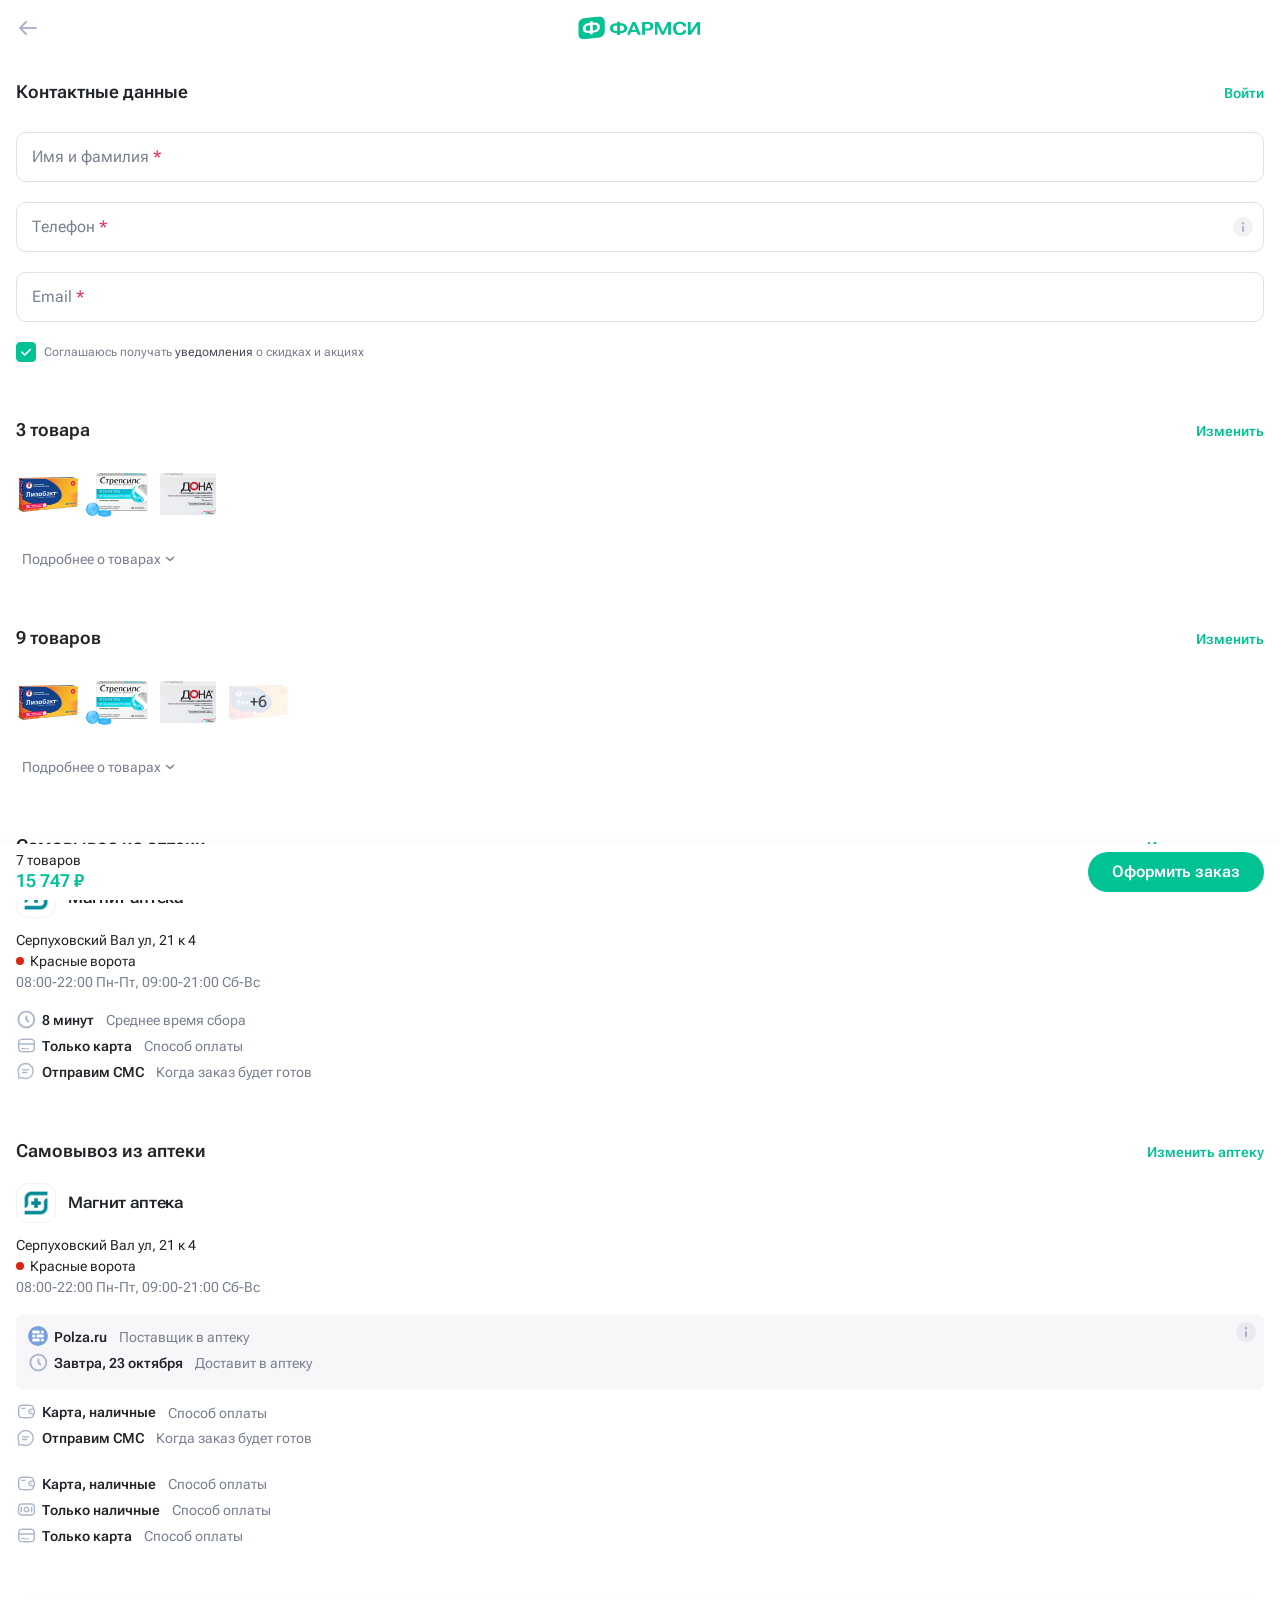
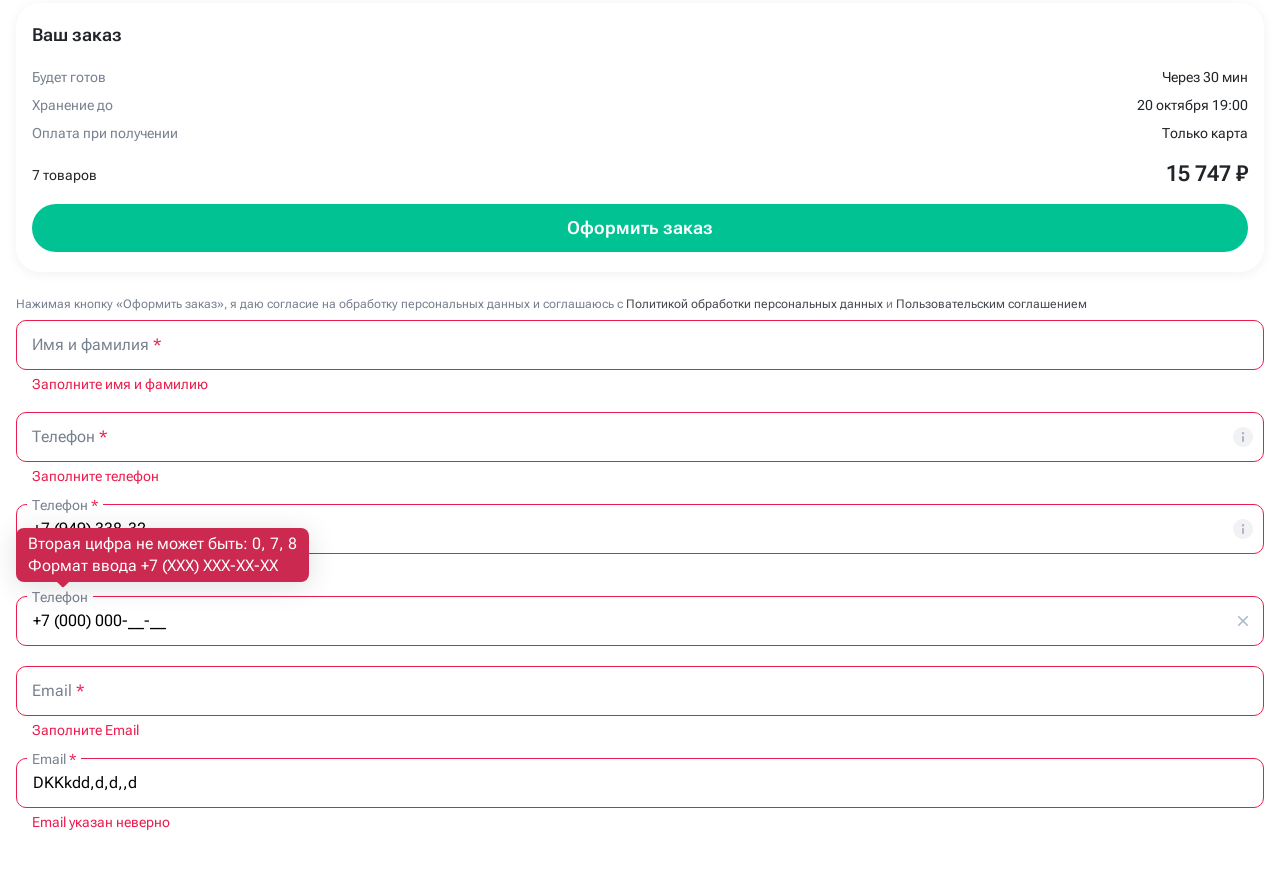
==== commit e8b83aa0: "правки клиента" ====
--- a/3-rd-step.html
+++ b/3-rd-step.html
@@ -23,8 +23,8 @@
 	<link rel="stylesheet" href="https://cdn.jsdelivr.net/npm/swiper@11/swiper-bundle.min.css"/>
 	<link rel="stylesheet" href="https://cdn.jsdelivr.net/npm/@fancyapps/ui@5.0/dist/fancybox/fancybox.css"/>
 	<script src="https://api-maps.yandex.ru/2.1/?apikey=b603dd45-d3d4-4cc6-bc5e-3985d0624e53&lang=ru_RU"></script>
-  <script type="module" crossorigin src="./assets/index-DNCj5LyT.js"></script>
-  <link rel="stylesheet" crossorigin href="./assets/css/index-B0l8xuCX.css">
+  <script type="module" crossorigin src="./assets/index-jvI5GGho.js"></script>
+  <link rel="stylesheet" crossorigin href="./assets/css/index-BLEdpqmb.css">
 </head>
 
 <body>
@@ -36,9 +36,10 @@
 				<div class="col-12">
 					<div class="header-confirm">
 						<a href="#" class="header-confirm__back">
-							<svg class="back-icon">
-								<use xlink:href="./assets/images/sprites-BpR0RG1N.svg#arrow-right"></use>
+							<svg width="18" height="14" viewBox="0 0 18 14" fill="none" xmlns="http://www.w3.org/2000/svg">
+								<path d="M17 7H1M1 7L7 1M1 7L7 13" stroke="#ABB6CC" stroke-width="2" stroke-linecap="round" stroke-linejoin="round"/>
 							</svg>
+
 						</a>
 					
 						<a href="#" class="header-confirm__logo">
@@ -149,7 +150,7 @@
 								<div class="enter-modal__group">
 									<div class="enter-modal__group-inner" data-tooltip-parent-info>
 										<input inputmode="tel" autocomplete="off" type="tel" name="phone" placeholder=" " class="enter-modal__input">
-										<button type="button" class="modal__info-mark" data-bs-toggle="tooltip" data-bs-container="[data-tooltip-parent-info]" data-bs-trigger="hover" data-bs-placement="top" data-bs-fallbackplacements="['top']" data-bs-custom-class="modal-info-mark-tooltip" data-bs-title="На указанный номер телефона отправим СМС, когда заказ будет готов.<br> Ваши данные под защитой, мы не отправляем спам" data-bs-html="true" title="">
+										<button type="button" class="modal__info-mark" data-bs-toggle="tooltip" data-bs-container="[data-tooltip-parent-info]" data-bs-trigger="focus" data-bs-placement="top" data-bs-fallbackplacements="['top']" data-bs-custom-class="modal-info-mark-tooltip" data-bs-title="На указанный номер телефона отправим СМС, когда заказ будет готов.<br> Ваши данные под защитой, мы не отправляем спам" data-bs-html="true" title="">
 											<svg width="20" height="20" viewBox="0 0 20 20" fill="none" xmlns="http://www.w3.org/2000/svg">
 												<g clip-path="url(#clip0_465_4033)">
 												<path d="M20 10C20 15.5228 15.5228 20 10 20C4.47715 20 0 15.5228 0 10C0 4.47715 4.47715 0 10 0C15.5228 0 20 4.47715 20 10Z" fill="#F2F2F5"/>
@@ -221,13 +222,13 @@
 
 								<div class="confirm-products__expand">
 									<div class="confirm-product-expand expand-confirm-product">
-										<a href="#" class="expand-confirm-product__img">
+										<div class="expand-confirm-product__img">
 											<img src="./assets/images/product-1@2x-DuPQMpGz.png" alt="alt">
-										</a>
+										</div>
 										<div class="expand-confirm-product__name">
-											<a href="#" class="expand-confirm-product__name-text">
+											<div class="expand-confirm-product__name-text">
 												Супрастин (для инъекций), 20 мг/мл, раствор для внутривенного, (для инъекций), 20 мг/мл, раствор для внутривенного, 10
-											</a>
+											</div>
 											<div class="product-info__bottom">
 												<span class="product__description-icon">
 													<svg viewBox="0 0 24 24">
@@ -247,10 +248,10 @@
 									</div><!-- expand-confirm-product -->
 
 									<div class="confirm-product-expand expand-confirm-product">
-										<a href="#" class="expand-confirm-product__img">
+										<div class="expand-confirm-product__img">
 											<img src="./assets/images/product-2@2x-C1sm1-f9.png" alt="alt">
-										</a>
-										<a href="#" class="expand-confirm-product__name">Супрастин (для инъекций), 20 мг/мл, раствор для внутривенного.</a>
+										</div>
+										<div class="expand-confirm-product__name">Супрастин (для инъекций), 20 мг/мл, раствор для внутривенного.</div>
 
 										<div class="expand-confirm-product__info">
 											<div class="expand-confirm-product__price">12 800 ₽</div>
@@ -259,10 +260,112 @@
 									</div><!-- expand-confirm-product -->
 
 									<div class="confirm-product-expand expand-confirm-product">
-										<a href="#" class="expand-confirm-product__img">
+										<div class="expand-confirm-product__img">
 											<img src="./assets/images/product-8-B-CTQF6W.png" alt="alt">
-										</a>
-										<a href="#" class="expand-confirm-product__name">Раствор для внутривенного, 10 мг/мл, капли для приема внутрь, 20 мл, 1 шт. капли</a>
+										</div>
+										<div class="expand-confirm-product__name">Раствор для внутривенного, 10 мг/мл, капли для приема внутрь, 20 мл, 1 шт. капли</div>
+
+										<div class="expand-confirm-product__info">
+											<div class="expand-confirm-product__price">12 800 ₽</div>
+											<div class="expand-confirm-product__count">× 3 шт.</div>
+										</div>
+									</div><!-- expand-confirm-product -->
+
+								</div>
+
+								<button type="button" class="confirm-products__toggler">
+									<span>Подробнее о товарах</span>
+									<svg class="confirm-products__toggler-icon">
+										<use xlink:href="./assets/images/sprites-BpR0RG1N.svg#chev-down"></use>
+									</svg>
+								</button>
+							</div><!-- confirm-products -->
+
+							
+						</div><!-- confirm-block -->
+
+						<div class="confirm-block">
+							<div class="confirm-header confirm-header--recipient">
+								<div class="confirm-header__title">9 товаров</div>
+								<a href="#" class="confirm-header__link">Изменить</a>
+							</div>
+
+							<div class="confirm-products">
+								<div class="confirm-products__row">
+									<div class="confirm-product">
+										<img src="./assets/images/product-1@2x-DuPQMpGz.png" alt="alt">
+									</div>
+									<div class="confirm-product">
+										<img src="./assets/images/product-2@2x-C1sm1-f9.png" alt="alt">
+									</div>
+									<div class="confirm-product">
+										<img src="./assets/images/product-8-B-CTQF6W.png" alt="alt">
+									</div>
+									<div class="confirm-product">
+										<img src="./assets/images/product-1@2x-DuPQMpGz.png" alt="alt">
+										<div class="confirm-product__plug">+6</div>
+									</div>
+									<div class="confirm-product">
+										<img src="./assets/images/product-2@2x-C1sm1-f9.png" alt="alt">
+									</div>
+									<div class="confirm-product">
+										<img src="./assets/images/product-8-B-CTQF6W.png" alt="alt">
+									</div>
+									<div class="confirm-product">
+										<img src="./assets/images/product-1@2x-DuPQMpGz.png" alt="alt">
+									</div>
+									<div class="confirm-product">
+										<img src="./assets/images/product-2@2x-C1sm1-f9.png" alt="alt">
+									</div>
+									<div class="confirm-product">
+										<img src="./assets/images/product-8-B-CTQF6W.png" alt="alt">
+									</div>
+								</div>
+
+								<div class="confirm-products__expand">
+									<div class="confirm-product-expand expand-confirm-product">
+										<div class="expand-confirm-product__img">
+											<img src="./assets/images/product-1@2x-DuPQMpGz.png" alt="alt">
+										</div>
+										<div class="expand-confirm-product__name">
+											<div class="expand-confirm-product__name-text">
+												Супрастин (для инъекций), 20 мг/мл, раствор для внутривенного, (для инъекций), 20 мг/мл, раствор для внутривенного, 10
+											</div>
+											<div class="product-info__bottom">
+												<span class="product__description-icon">
+													<svg viewBox="0 0 24 24">
+														<path d="M3 10C3 6.22876 3 4.34315 4.17157 3.17157C5.34315 2 7.22876 2 11 2H13C16.7712 2 18.6569 2 19.8284 3.17157C21 4.34315 21 6.22876 21 10V14C21 17.7712 21 19.6569 19.8284 20.8284C18.6569 22 16.7712 22 13 22H11C7.22876 22 5.34315 22 4.17157 20.8284C3 19.6569 3 17.7712 3 14V10Z" stroke="#ABB6CC" stroke-width="2"></path>
+														<path d="M12 8L12 10M12 10L12 12M12 10H9.99998M12 10L14 10" stroke="#EB135B" stroke-width="2" stroke-linecap="round"></path>
+														<path d="M8 18L16 18" stroke="#ABB6CC" stroke-width="2" stroke-linecap="round"></path>
+													</svg>
+													По рецепту
+												</span>
+											</div>
+										</div>
+
+										<div class="expand-confirm-product__info">
+											<div class="expand-confirm-product__price">12 800 ₽</div>
+											<div class="expand-confirm-product__count">× 3 шт.</div>
+										</div>
+									</div><!-- expand-confirm-product -->
+
+									<div class="confirm-product-expand expand-confirm-product">
+										<div class="expand-confirm-product__img">
+											<img src="./assets/images/product-2@2x-C1sm1-f9.png" alt="alt">
+										</div>
+										<div class="expand-confirm-product__name">Супрастин (для инъекций), 20 мг/мл, раствор для внутривенного.</div>
+
+										<div class="expand-confirm-product__info">
+											<div class="expand-confirm-product__price">12 800 ₽</div>
+											<div class="expand-confirm-product__count">× 3 шт.</div>
+										</div>
+									</div><!-- expand-confirm-product -->
+
+									<div class="confirm-product-expand expand-confirm-product">
+										<div class="expand-confirm-product__img">
+											<img src="./assets/images/product-8-B-CTQF6W.png" alt="alt">
+										</div>
+										<div class="expand-confirm-product__name">Раствор для внутривенного, 10 мг/мл, капли для приема внутрь, 20 мл, 1 шт. капли</div>
 
 										<div class="expand-confirm-product__info">
 											<div class="expand-confirm-product__price">12 800 ₽</div>
@@ -356,11 +459,11 @@
 
 								<div class="confirm-supplier" data-tooltip-supplier-info>
 									<div class="confirm-supplier__body">
-										<svg class="confirm-supplier__icon" width="20" height="20" viewBox="0 0 20 20" fill="none" xmlns="http://www.w3.org/2000/svg" data-bs-toggle="tooltip" data-bs-container="[data-tooltip-supplier-info]" data-bs-trigger="hover" data-bs-placement="top" data-bs-fallbackplacements="['top']" data-bs-custom-class="confirm-supplier-tooltip" data-bs-title="Товар поступит в аптеку 23 октября от поставщика Polza.ru. Забрать заказ вы сможете после получения СМС о готовности заказа" data-bs-html="true" title="" data-bs-original-title="">
+										<svg class="confirm-supplier__icon" width="20" height="20" viewBox="0 0 20 20" fill="none" xmlns="http://www.w3.org/2000/svg" data-bs-toggle="tooltip" data-bs-container="[data-tooltip-supplier-info]" data-bs-trigger="focus" data-bs-placement="top" data-bs-fallbackplacements="['top']" data-bs-custom-class="confirm-supplier-tooltip" data-bs-title="Товар поступит в аптеку 23 октября от поставщика Polza.ru. Забрать заказ вы сможете после получения СМС о готовности заказа" data-bs-html="true" title="" data-bs-original-title="">
 											<g clip-path="url(#clip0_465_4033)">
-											<path d="M20 10C20 15.5228 15.5228 20 10 20C4.47715 20 0 15.5228 0 10C0 4.47715 4.47715 0 10 0C15.5228 0 20 4.47715 20 10Z" fill="#F2F2F5"></path>
-											<path fill-rule="evenodd" clip-rule="evenodd" d="M10 15C9.44772 15 9 14.5523 9 14L9 10C9 9.44772 9.44772 9 10 9C10.5523 9 11 9.44772 11 10L11 14C11 14.5523 10.5523 15 10 15Z" fill="#ABB6CC"></path>
-											<path d="M11.25 6.25C11.25 5.55964 10.6904 5 10 5C9.30964 5 8.75 5.55964 8.75 6.25C8.75 6.94036 9.30964 7.5 10 7.5C10.6904 7.5 11.25 6.94036 11.25 6.25Z" fill="#ABB6CC"></path>
+											<path d="M20 10C20 15.5228 15.5228 20 10 20C4.47715 20 0 15.5228 0 10C0 4.47715 4.47715 0 10 0C15.5228 0 20 4.47715 20 10Z" fill="#EAEAF0"></path>
+											<path fill-rule="evenodd" clip-rule="evenodd" d="M10 15C9.44772 15 9 14.5523 9 14L9 10C9 9.44772 9.44772 9 10 9C10.5523 9 11 9.44772 11 10L11 14C11 14.5523 10.5523 15 10 15Z" fill="#A6B0C8"></path>
+											<path d="M11.25 6.25C11.25 5.55964 10.6904 5 10 5C9.30964 5 8.75 5.55964 8.75 6.25C8.75 6.94036 9.30964 7.5 10 7.5C10.6904 7.5 11.25 6.94036 11.25 6.25Z" fill="#A6B0C8"></path>
 											</g>
 											<defs>
 											<clipPath id="clip0_465_4033">
--- a/assets/css/index-BLEdpqmb.css
+++ b/assets/css/index-BLEdpqmb.css
@@ -0,0 +1 @@
+@charset "UTF-8";:root,[data-bs-theme=light]{--bs-blue: #0d6efd;--bs-indigo: #6610f2;--bs-purple: #6f42c1;--bs-pink: #d63384;--bs-red: #dc3545;--bs-orange: #fd7e14;--bs-yellow: #ffc107;--bs-green: #198754;--bs-teal: #20c997;--bs-cyan: #0dcaf0;--bs-black: #000;--bs-white: #fff;--bs-gray: #6c757d;--bs-gray-dark: #343a40;--bs-gray-100: #f8f9fa;--bs-gray-200: #e9ecef;--bs-gray-300: #dee2e6;--bs-gray-400: #ced4da;--bs-gray-500: #adb5bd;--bs-gray-600: #6c757d;--bs-gray-700: #495057;--bs-gray-800: #343a40;--bs-gray-900: #212529;--bs-primary: #0d6efd;--bs-secondary: #6c757d;--bs-success: #198754;--bs-info: #0dcaf0;--bs-warning: #ffc107;--bs-danger: #dc3545;--bs-light: #f8f9fa;--bs-dark: #212529;--bs-primary-rgb: 13, 110, 253;--bs-secondary-rgb: 108, 117, 125;--bs-success-rgb: 25, 135, 84;--bs-info-rgb: 13, 202, 240;--bs-warning-rgb: 255, 193, 7;--bs-danger-rgb: 220, 53, 69;--bs-light-rgb: 248, 249, 250;--bs-dark-rgb: 33, 37, 41;--bs-primary-text-emphasis: #052c65;--bs-secondary-text-emphasis: #2b2f32;--bs-success-text-emphasis: #0a3622;--bs-info-text-emphasis: #055160;--bs-warning-text-emphasis: #664d03;--bs-danger-text-emphasis: #58151c;--bs-light-text-emphasis: #495057;--bs-dark-text-emphasis: #495057;--bs-primary-bg-subtle: #cfe2ff;--bs-secondary-bg-subtle: #e2e3e5;--bs-success-bg-subtle: #d1e7dd;--bs-info-bg-subtle: #cff4fc;--bs-warning-bg-subtle: #fff3cd;--bs-danger-bg-subtle: #f8d7da;--bs-light-bg-subtle: #fcfcfd;--bs-dark-bg-subtle: #ced4da;--bs-primary-border-subtle: #9ec5fe;--bs-secondary-border-subtle: #c4c8cb;--bs-success-border-subtle: #a3cfbb;--bs-info-border-subtle: #9eeaf9;--bs-warning-border-subtle: #ffe69c;--bs-danger-border-subtle: #f1aeb5;--bs-light-border-subtle: #e9ecef;--bs-dark-border-subtle: #adb5bd;--bs-white-rgb: 255, 255, 255;--bs-black-rgb: 0, 0, 0;--bs-font-sans-serif: system-ui, -apple-system, "Segoe UI", Roboto, "Helvetica Neue", "Noto Sans", "Liberation Sans", Arial, sans-serif, "Apple Color Emoji", "Segoe UI Emoji", "Segoe UI Symbol", "Noto Color Emoji";--bs-font-monospace: SFMono-Regular, Menlo, Monaco, Consolas, "Liberation Mono", "Courier New", monospace;--bs-gradient: linear-gradient(180deg, hsla(0, 0%, 100%, .15), hsla(0, 0%, 100%, 0));--bs-body-font-family: var(--bs-font-sans-serif);--bs-body-font-size: 1rem;--bs-body-font-weight: 400;--bs-body-line-height: 1.5;--bs-body-color: #212529;--bs-body-color-rgb: 33, 37, 41;--bs-body-bg: #fff;--bs-body-bg-rgb: 255, 255, 255;--bs-emphasis-color: #000;--bs-emphasis-color-rgb: 0, 0, 0;--bs-secondary-color: rgba(33, 37, 41, .75);--bs-secondary-color-rgb: 33, 37, 41;--bs-secondary-bg: #e9ecef;--bs-secondary-bg-rgb: 233, 236, 239;--bs-tertiary-color: rgba(33, 37, 41, .5);--bs-tertiary-color-rgb: 33, 37, 41;--bs-tertiary-bg: #f8f9fa;--bs-tertiary-bg-rgb: 248, 249, 250;--bs-heading-color: inherit;--bs-link-color: #0d6efd;--bs-link-color-rgb: 13, 110, 253;--bs-link-decoration: underline;--bs-link-hover-color: #0a58ca;--bs-link-hover-color-rgb: 10, 88, 202;--bs-code-color: #d63384;--bs-highlight-bg: #fff3cd;--bs-border-width: 1px;--bs-border-style: solid;--bs-border-color: #dee2e6;--bs-border-color-translucent: rgba(0, 0, 0, .175);--bs-border-radius: .375rem;--bs-border-radius-sm: .25rem;--bs-border-radius-lg: .5rem;--bs-border-radius-xl: 1rem;--bs-border-radius-xxl: 2rem;--bs-border-radius-2xl: var(--bs-border-radius-xxl);--bs-border-radius-pill: 50rem;--bs-box-shadow: 0 .5rem 1rem rgba(0, 0, 0, .15);--bs-box-shadow-sm: 0 .125rem .25rem rgba(0, 0, 0, .075);--bs-box-shadow-lg: 0 1rem 3rem rgba(0, 0, 0, .175);--bs-box-shadow-inset: inset 0 1px 2px rgba(0, 0, 0, .075);--bs-focus-ring-width: .25rem;--bs-focus-ring-opacity: .25;--bs-focus-ring-color: rgba(13, 110, 253, .25);--bs-form-valid-color: #198754;--bs-form-valid-border-color: #198754;--bs-form-invalid-color: #dc3545;--bs-form-invalid-border-color: #dc3545 }[data-bs-theme=dark]{--bs-body-color: #adb5bd;--bs-body-color-rgb: 173, 181, 189;--bs-body-bg: #212529;--bs-body-bg-rgb: 33, 37, 41;--bs-emphasis-color: #fff;--bs-emphasis-color-rgb: 255, 255, 255;--bs-secondary-color: rgba(173, 181, 189, .75);--bs-secondary-color-rgb: 173, 181, 189;--bs-secondary-bg: #343a40;--bs-secondary-bg-rgb: 52, 58, 64;--bs-tertiary-color: rgba(173, 181, 189, .5);--bs-tertiary-color-rgb: 173, 181, 189;--bs-tertiary-bg: #2b3035;--bs-tertiary-bg-rgb: 43, 48, 53;--bs-primary-text-emphasis: #6ea8fe;--bs-secondary-text-emphasis: #a7acb1;--bs-success-text-emphasis: #75b798;--bs-info-text-emphasis: #6edff6;--bs-warning-text-emphasis: #ffda6a;--bs-danger-text-emphasis: #ea868f;--bs-light-text-emphasis: #f8f9fa;--bs-dark-text-emphasis: #dee2e6;--bs-primary-bg-subtle: #031633;--bs-secondary-bg-subtle: #161719;--bs-success-bg-subtle: #051b11;--bs-info-bg-subtle: #032830;--bs-warning-bg-subtle: #332701;--bs-danger-bg-subtle: #2c0b0e;--bs-light-bg-subtle: #343a40;--bs-dark-bg-subtle: #1a1d20;--bs-primary-border-subtle: #084298;--bs-secondary-border-subtle: #41464b;--bs-success-border-subtle: #0f5132;--bs-info-border-subtle: #087990;--bs-warning-border-subtle: #997404;--bs-danger-border-subtle: #842029;--bs-light-border-subtle: #495057;--bs-dark-border-subtle: #343a40;--bs-heading-color: inherit;--bs-link-color: #6ea8fe;--bs-link-hover-color: #8bb9fe;--bs-link-color-rgb: 110, 168, 254;--bs-link-hover-color-rgb: 139, 185, 254;--bs-code-color: #e685b5;--bs-border-color: #495057;--bs-border-color-translucent: hsla(0, 0%, 100%, .15);--bs-form-valid-color: #75b798;--bs-form-valid-border-color: #75b798;--bs-form-invalid-color: #ea868f;--bs-form-invalid-border-color: #ea868f;color-scheme:dark}.container,.container-fluid,.container-lg,.container-md,.container-sm,.container-xl,.container-xxl{--bs-gutter-x: 2rem;--bs-gutter-y: 0;margin-left:auto;margin-right:auto;padding-left:calc(var(--bs-gutter-x) * .5);padding-right:calc(var(--bs-gutter-x) * .5);width:100%}.section:not(:last-child){margin:0 0 56px}.section--margin--small:not(:last-child){margin:0 0 36px}.find-section__link:not([disabled]):hover{background-color:var(--bg-light);transition:all .3s}.title:not(:last-child){margin:0 0 24px}.title--margin--small:not(:last-child){margin:0 0 6px}.title{font-size:22px;line-height:1.27;font-weight:600;letter-spacing:-.44px;font-variation-settings:"wdth" 120,"GRAD" 0,"slnt" 0,"XTRA" 468,"XOPQ" 96,"YOPQ" 79,"YTLC" 514,"YTUC" 712,"YTAS" 750,"YTDE" -203,"YTFI" 738}.font-primary{color:#00c293}:root{--primary-color: #00c293;--primary-hover-color: #00b88b;--secondary-color: #78808f;--red-color: #eb1c4e;--icon-default: #abb6cc;--border-color: #f2f2f5;--bg-light: #f7f7fa;--text-dark: #444952;--default-radius: 24px;--box-shadow: 0px 12px 28px rgba(0, 0, 0, .06);--safe-area-bottom-height: 0;--site-fixed-tab-bar-height: 0 }*,:after,:before{-webkit-box-sizing:inherit;box-sizing:inherit}html{-webkit-box-sizing:border-box;box-sizing:border-box;font-family:Roboto Flex,sans-serif!important;font-size:16px;line-height:24px;min-height:100vh;position:relative;scroll-behavior:smooth}body{-webkit-font-smoothing:antialiased;-webkit-text-decoration-skip:objects;text-decoration-skip:objects;-webkit-text-size-adjust:100%;-moz-text-size-adjust:100%;-ms-text-size-adjust:100%;text-size-adjust:100%;-webkit-tap-highlight-color:transparent;margin:0;padding:0;position:relative;text-rendering:optimizeLegibility}.main{padding:18px 0 56px;overflow:hidden}a{text-decoration:none}p{margin:0}button{border:none;background-color:unset}.button{width:fit-content;padding:8px 28px;background-color:var(--bg-light);font-size:18px;font-weight:600;line-height:32px;border-radius:99px;max-width:100%;align-items:center;border:none;display:flex;justify-content:center;gap:4px;transition:.2s;box-sizing:border-box;white-space:nowrap}.button:disabled{background-color:#f2f2f5!important;color:var(--icon-default)!important}.button:active{background-color:var(--border-color)}.button--loading{position:relative;color:transparent!important;pointer-events:none;-webkit-user-select:none;user-select:none}.button--loading:after{content:"";position:absolute;top:0;right:0;left:0;bottom:0;width:24px;height:24px;margin:auto;border:2px solid #fff;border-bottom-color:transparent;border-radius:50%;box-sizing:border-box;animation:rotation 1s linear infinite}.button-primary{border-radius:99px;background-color:var(--primary-color);color:#fff;font-weight:600}.button-primary:active{background-color:var(--primary-hover-color)}.button-red{background-color:var(--red-color);color:#fff}.button-red:active{background-color:var(--red-hover-color)}.button-hero{padding:14px 24px;font-size:16px;border-radius:100px;background-color:var(--primary-color);color:#fff;font-weight:600}.button-solid{font-weight:500;color:#000;background-color:#f7f7fa;border-radius:100px}.button-solid:not([disabled]):hover{background:var(--border-color);color:#000}.button-secondary{border-radius:99px;color:var(--primary-color);background-color:#00c29314}.button-secondary:not([disabled]):hover{background-color:#00c2931f;color:var(--primary-color)}.button--flat--left{border-bottom-left-radius:0;border-top-left-radius:0}.button-middle{font-size:16px;padding:14px 24px}.button-border{min-width:133px;color:var(--primary-color);border:2px solid var(--primary-color);background-color:unset;white-space:nowrap;border-radius:99px}.button-border svg{width:24px;height:24px;stroke-width:2px;margin-left:8px;stroke:var(--primary-color);transition:.3s}.button-border svg path{stroke:var(--primary-color);transition:.3s}.button-border:hover{background-color:transparent;color:var(--primary-hover-color);border:2px solid var(--primary-hover-color)}.button-border:hover svg{stroke:var(--primary-hover-color)}.button-border:hover svg path{stroke:var(--primary-hover-color)}.button-border.button--loading:after{border-color:var(--primary-hover-color) var(--primary-hover-color) transparent}.button span{white-space:nowrap;overflow:hidden;text-overflow:ellipsis}.button svg{width:22px;height:22px;fill:none}.form-floating textarea{position:relative;max-height:350px;min-height:144px!important;background-image:url(../images/textarea-BCIi4lM9.svg)!important;background-repeat:no-repeat!important;background-position:right bottom!important;background-size:20px}.form-floating textarea::-webkit-resizer{display:none!important}.form-floating label{display:inline;top:16px;left:12px;padding:0 4px;color:var(--secondary-color);font-size:16px;font-weight:400;line-height:24px;transition:.1s;transform-origin:0 50%;height:fit-content;background-color:#fff}.form-floating .form-control{--bs-form-valid-color: #000;--bs-form-valid-border-color: #000;--bs-form-invalid-color: var(--red-color);--bs-form-invalid-border-color: var(--red-color);padding:18px 16px!important;font-size:16px;border:1px solid #E1E1E5;border-radius:10px;box-shadow:none!important;outline:none!important;min-height:58px}.form-floating .form-control:hover{border:1px solid var(--icon-default)}.form-floating .form-control:focus{border-color:#000}.form-floating .form-control:focus~label{color:var(--secondary-color);font-size:14px;transform:translateY(-29px)}.form-floating .form-control:not(:placeholder-shown)~label{color:var(--secondary-color);font-size:14px;transform:translateY(-29px)}.form-check{position:relative;display:flex;gap:12px;padding:0;margin:0}.form-check-input{position:relative;width:20px;height:20px;padding:0;margin:0!important;border-color:#cdd3e0;border-radius:4px;background-size:10px;background-position:50% 55%}.form-check-input:active{filter:unset}.form-check-input:checked{background-color:var(--primary-color);border-color:var(--primary-color)}.form-check-input:checked[type=checkbox]{background-image:url(../images/check-white-oDz8ddbV.svg);background-size:12px}.form-check-input:focus{box-shadow:none}.form-check-input:focus:checked{border-color:var(--primary-color)}.form-check-input:focus:not(:checked){border-color:#e1e1e5}.form-check-label{padding:0;margin:0;font-size:14px;font-weight:400;line-height:20px;-webkit-user-select:none;user-select:none}@-webkit-keyframes spinner{0%{-webkit-transform:rotate(0deg);transform:rotate(0)}to{-webkit-transform:rotate(1turn);transform:rotate(1turn)}}@keyframes spinner{0%{-webkit-transform:rotate(0deg);transform:rotate(0)}to{-webkit-transform:rotate(1turn);transform:rotate(1turn)}}@-webkit-keyframes fade-in{0%{opacity:0}to{opacity:1}}@keyframes fade-in{0%{opacity:0}to{opacity:1}}@-webkit-keyframes fade-in-bottom{0%{opacity:0;-webkit-transform:translateY(50px);transform:translateY(50px)}to{opacity:1;-webkit-transform:translateY(0);transform:translateY(0)}}@keyframes fade-in-bottom{0%{opacity:0;-webkit-transform:translateY(50px);transform:translateY(50px)}to{opacity:1;-webkit-transform:translateY(0);transform:translateY(0)}}@-webkit-keyframes fade-in-left{0%{opacity:0;-webkit-transform:translateX(-50px);transform:translate(-50px)}to{opacity:1;-webkit-transform:translateX(0);transform:translate(0)}}@keyframes fade-in-left{0%{opacity:0;-webkit-transform:translateX(-50px);transform:translate(-50px)}to{opacity:1;-webkit-transform:translateX(0);transform:translate(0)}}@-webkit-keyframes fade-in-right{0%{opacity:0;-webkit-transform:translateX(50px);transform:translate(50px)}to{opacity:1;-webkit-transform:translateX(0);transform:translate(0)}}@keyframes fade-in-right{0%{opacity:0;-webkit-transform:translateX(50px);transform:translate(50px)}to{opacity:1;-webkit-transform:translateX(0);transform:translate(0)}}@-webkit-keyframes rotation{0%{-webkit-transform:rotate(0deg);transform:rotate(0)}to{-webkit-transform:rotate(1turn);transform:rotate(1turn)}}@keyframes rotation{0%{-webkit-transform:rotate(0deg);transform:rotate(0)}to{-webkit-transform:rotate(1turn);transform:rotate(1turn)}}body{font-family:Roboto Flex,sans-serif!important}ul,ol,li{list-style:none;margin:0;padding:0}.ordered-list{list-style-type:decimal;padding:0;font-size:14px}.ordered-list li{list-style-type:decimal;margin-left:20px;color:var(--text-dark)}.unordered-list{font-size:12px;padding:0;margin-left:6px;list-style:none}.unordered-list li{position:relative;color:var(--secondary-color);padding-left:14px;margin-left:0;line-height:18px}.unordered-list li:before{content:"•";color:var(--secondary-color);position:absolute;left:0}.unordered-list li:not(:last-child){margin-bottom:4px}a{color:#000;text-decoration:none}.container,.container-fluid,.container-lg,.container-md,.container-sm,.container-xl,.container-xxl{--bs-gutter-x: 2rem;--bs-gutter-y: 0;margin-left:auto;margin-right:auto;padding-left:calc(var(--bs-gutter-x) * .5);padding-right:calc(var(--bs-gutter-x) * .5);width:100%;max-width:unset!important}.container-fluid{padding:0}.title{margin:0;font-weight:700;font-size:22px;line-height:28px;letter-spacing:-.02em}.title:not(:last-child){margin-bottom:12px}.subtitle{margin:0;font-weight:600;font-size:22px;line-height:28px;letter-spacing:-.02em;font-variation-settings:"wdth" 120,"GRAD" 0,"slnt" 0,"XTRA" 468,"XOPQ" 96,"YOPQ" 79,"YTLC" 514,"YTUC" 712,"YTAS" 750,"YTDE" -203,"YTFI" 738}.subtitle:not(:last-child){margin-bottom:26px}.switcher{display:flex;align-items:center;justify-content:center;color:#00c293;border-radius:99px;padding:6px 8px 7px 14px;background-color:#ebfaf6}.switcher label{font-size:14px;font-weight:600;line-height:22px;margin-right:9px;-webkit-user-select:none;user-select:none}.switcher input[type=checkbox].switch{--active: var(--primary-color);--active-inner: #fff;--focus: 2px rgba(0, 194, 147, .3);--border: #fff;--border-hover: unset;--background: #ABB6CC;--disabled: #F6F8FF;--disabled-inner: #E1E6F9;-webkit-appearance:none;-moz-appearance:none;width:27px;height:16px;outline:none;display:inline-block;vertical-align:top;position:relative;margin:0;cursor:pointer;background:var(--b, var(--background));transition:background .3s,border-color .3s,box-shadow .2s;border-radius:11px}.switcher input[type=checkbox].switch:after{content:"";box-sizing:border-box;display:block;position:absolute;transition:.3s,opacity var(--d-o, .2s);left:0;top:0;margin:2px;border-radius:50%;width:12px;height:12px;background:var(--ab, var(--border));transform:translate(var(--x, 0))}.switcher input[type=checkbox].switch:checked{--b: var(--active);--bc: var(--active);--d-o: .3s;--d-t: .6s;--d-t-e: cubic-bezier(.2, .85, .32, 1.2);--ab: var(--active-inner);--x: 11px}.switcher input[type=checkbox].switch:disabled{--b: var(--disabled);cursor:not-allowed;opacity:.9}.switcher input[type=checkbox].switch:disabled:checked{--b: var(--disabled-inner);--bc: var(--border)}.switcher input[type=checkbox].switch:disabled+label{cursor:not-allowed}.switcher input[type=checkbox].switch:disabled:not(:checked):after{opacity:.6}.switcher input[type=checkbox].switch:hover:not(:checked):not(:disabled){--bc: var(--border-hover)}.switcher input[type=checkbox].switch:not(.switch){width:21px}.switcher input[type=checkbox].switch:not(.switch):after{opacity:var(--o, 0)}.switcher input[type=checkbox].switch:not(.switch):checked{--o: 1}.switcher input[type=checkbox].switch+label{font-size:14px;line-height:21px;display:inline-block;vertical-align:top;cursor:pointer;margin-left:4px}.header__top{padding:12px 0 0}.header__logo{object-fit:contain}.header__search{width:100%}.location__current{display:flex;align-items:center;gap:4px;font-size:12px;line-height:16px;color:#78808f}.location__icon{flex-shrink:0;width:16px;height:16px;display:block}.header__fixed{position:sticky;top:0;width:100%;z-index:10;padding:8px 0;background:#fff}.header__fixed.is-active{box-shadow:0 4px 6px #00000005;z-index:100}.footer{padding:28px 16px 105px;border-radius:24px 24px 0 0;background:#f7f7fa}.footer__top-title{color:#000;font-size:22px;line-height:28px;font-weight:600;letter-spacing:-.44px}.footer__top-subtitle{font-size:14px;line-height:18px;color:#444952;margin:8px 0 0;min-height:36px}@media screen and (max-width: 500px){.footer__top-subtitle{max-width:185px}}.footer__policy{font-size:12px;line-height:16px;color:#78808f;margin:16px 0 0}.footer__policy-link{color:#444952}.footer__middle{margin:32px 0 0}.footer__title{padding:10px 0;color:#000;font-weight:600;font-size:16px;line-height:24px;display:flex;justify-content:space-between;gap:10px}.footer__title:hover{cursor:pointer}.footer__title:after{content:"";height:12px;width:12px;flex-shrink:0;border-left:2px solid var(--icon-default);border-top:2px solid var(--icon-default);transform:rotate(-135deg);transition:all .3s;margin-top:5px}.footer__list.is-active .footer__title:after{transform:rotate(45deg);margin-top:10px}.footer__items{padding:0 0 12px;display:none}.footer__link{font-size:14px;color:#444952;display:flex;align-items:flex-start}.footer__link+.footer__link{margin:8px 0 0}.footer__number{font-size:20px;color:#000;font-weight:600;line-height:24px;letter-spacing:-.4px}.socials{gap:6px;display:flex;align-items:center;margin:16px 0 0}.socials__link{display:flex;width:40px;height:40px}.socials__icon{width:100%;height:100%}.footer__bottom{margin:40px 0 0}.footer__text{display:flex;flex-direction:column;gap:16px;font-size:14px;color:#78808f;font-weight:400;line-height:18px}.footer__info{margin:32px 0 0}.footer__top{position:relative}.footer__top-image{position:absolute;right:0;top:-10px}.nav{position:fixed;bottom:0;left:0;z-index:100;height:fit-content;width:100%;background:#fff;padding:8px 0 0}.nav__list{list-style:none;display:grid;grid-template-columns:repeat(5,minmax(0,1fr));padding:0;margin:0}.nav-list__link{display:flex;flex-direction:column;align-items:center;justify-content:center;padding:0;position:relative}.nav-link__header{position:relative;display:flex;align-items:center}.nav-link__counter{position:absolute;width:18px;height:18px;right:-7px;top:-2px;display:flex;align-items:flex-start;justify-content:center;font-weight:600;font-size:11px;line-height:20px;color:#fff;border-radius:50%;background:#eb1c4e}.nav-link__icon{width:24px;height:24px;stroke:#abb6cc}.nav-link--active .nav-link__icon{stroke:#00c293}.nav-link--active svg path{fill:#00c293}.nav-link--active .nav-link__label{color:#00c293}.nav-link__label{height:24px;display:flex;align-items:center;justify-content:center;text-align:center;font-size:12px;letter-spacing:-.24px;color:#78808f}.nav__menu{width:100%}.scroll-up{-webkit-box-align:center;-ms-flex-align:center;-webkit-box-pack:center;-ms-flex-pack:center;align-items:center;background-color:#fff;border-radius:50%;bottom:76px;-webkit-box-shadow:var(--box-shadow);box-shadow:var(--box-shadow);cursor:pointer;display:-webkit-box;display:-ms-flexbox;display:flex;height:48px;width:48px;justify-content:center;position:fixed;right:16px;z-index:30}.scroll-up--hidden{opacity:0;visibility:hidden}.scroll-up--hidden,.scroll-up--hidden.is-active{-webkit-transition:all .3s;-o-transition:all .3s;transition:all .3s}.scroll-up--hidden.is-active{opacity:1;visibility:visible}.has-hover .scroll-up:not([disabled]):hover .scroll-up__icon{stroke:var(--primary-color)}.scroll-up__icon{-webkit-box-flex:0;stroke:var(--icon-default);stroke-width:2px;-ms-flex:0 0 24px;flex:0 0 24px;height:24px;-webkit-transition:all .3s;-o-transition:all .3s;transition:all .3s;width:24px}.banner{height:100%;position:relative;width:100%;margin:0;padding:0;display:flex;align-items:center;justify-content:center}.banner__grid{display:flex}@media screen and (max-width: 700px){.banner__grid{grid-template-columns:minmax(0,1fr)}}.banner a{display:flex;align-items:center;justify-content:center}.banner img:not(.banner__product-image){width:100%;height:100%;object-fit:cover;border-radius:16px}.banner--small{height:122px}.banner--full{grid-column:1/-1}.banner__advertising{position:absolute;right:4px;top:4px}.banner>a{display:flex;width:100%;height:100%}.banner__product{flex-direction:column;background-color:#f7f7fa;padding:16px 24px 24px}.banner__product-tab{position:absolute;top:4px;left:4px}.banner__product-image{width:208px;height:208px}.banner__product-image-wrapper{z-index:1;position:relative}.banner__product-image-wrapper:before{z-index:-1;position:absolute;top:50%;left:50%;transform:translate3d(-50%,-50%,0);content:"";width:142px;height:142px;border-radius:100px;display:block;background-color:#f90}.banner__product-info{width:100%;margin-bottom:20px}.banner__product-name{font-size:16px;font-weight:400;line-height:18px;margin-bottom:12px}.banner__product-text{font-size:10px;font-weight:400;line-height:14px;background-color:#fff;text-transform:uppercase;color:var(--secondary-color);padding:6px 8px 4px}.banner__product-bottom{display:flex;width:100%;justify-content:space-between;align-items:center}.banner__product-price{font-size:18px;font-weight:600;line-height:24px;font-variation-settings:"wdth" 148,"GRAD" 0,"slnt" 0,"XTRA" 468,"XOPQ" 96,"YOPQ" 79,"YTLC" 514,"YTUC" 712,"YTAS" 750,"YTDE" -203,"YTFI" 738}body .tooltip{--bs-tooltip-max-width: 186px;--bs-border-radius: 8px;--bs-tooltip-padding-y: 5px;--bs-tooltip-padding-x: 12px;--bs-emphasis-color: rgba(0, 0, 0, .9);font-family:Roboto Flex,sans-serif;font-size:16px;line-height:22px}body .bs-tooltip-auto[data-popper-placement^=top] .tooltip-arrow:before,body .bs-tooltip-top .tooltip-arrow:before{background:url([data-uri]);border:none;height:6px;top:0;width:12px}.tooltip{--bs-tooltip-zindex: 90;--bs-tooltip-max-width: 200px;--bs-tooltip-padding-x: .5rem;--bs-tooltip-padding-y: .25rem;--bs-tooltip-margin: ;--bs-tooltip-font-size: .875rem;--bs-tooltip-color: var(--bs-body-bg);--bs-tooltip-bg: var(--bs-emphasis-color);--bs-tooltip-border-radius: var(--bs-border-radius);--bs-tooltip-opacity: .9;--bs-tooltip-arrow-width: .8rem;--bs-tooltip-arrow-height: .4rem;word-wrap:break-word;display:block;font-family:var(--bs-font-sans-serif);font-size:var(--bs-tooltip-font-size);font-style:normal;font-weight:400;letter-spacing:normal;line-break:auto;line-height:1.5;margin:var(--bs-tooltip-margin);opacity:0;text-align:left;text-align:start;text-decoration:none;text-shadow:none;text-transform:none;white-space:normal;word-break:normal;word-spacing:normal;z-index:var(--bs-tooltip-zindex)}.tooltip.show{opacity:var(--bs-tooltip-opacity)}.tooltip .tooltip-arrow{display:block;height:var(--bs-tooltip-arrow-height);width:var(--bs-tooltip-arrow-width)}.tooltip .tooltip-arrow:before{border-color:transparent;border-style:solid;content:"";position:absolute}.bs-tooltip-auto[data-popper-placement^=top] .tooltip-arrow,.bs-tooltip-top .tooltip-arrow{bottom:calc(var(--bs-tooltip-arrow-height) * -1)}.bs-tooltip-auto[data-popper-placement^=top] .tooltip-arrow:before,.bs-tooltip-top .tooltip-arrow:before{border-top-color:var(--bs-tooltip-bg);border-width:var(--bs-tooltip-arrow-height) calc(var(--bs-tooltip-arrow-width) * .5) 0;top:-1px}.bs-tooltip-auto[data-popper-placement^=right] .tooltip-arrow,.bs-tooltip-end .tooltip-arrow{height:var(--bs-tooltip-arrow-width);left:calc(var(--bs-tooltip-arrow-height) * -1);width:var(--bs-tooltip-arrow-height)}.bs-tooltip-auto[data-popper-placement^=right] .tooltip-arrow:before,.bs-tooltip-end .tooltip-arrow:before{border-right-color:var(--bs-tooltip-bg);border-width:calc(var(--bs-tooltip-arrow-width) * .5) var(--bs-tooltip-arrow-height) calc(var(--bs-tooltip-arrow-width) * .5) 0;right:-1px}.bs-tooltip-auto[data-popper-placement^=bottom] .tooltip-arrow,.bs-tooltip-bottom .tooltip-arrow{top:calc(var(--bs-tooltip-arrow-height) * -1)}.bs-tooltip-auto[data-popper-placement^=bottom] .tooltip-arrow:before,.bs-tooltip-bottom .tooltip-arrow:before{border-bottom-color:var(--bs-tooltip-bg);border-width:0 calc(var(--bs-tooltip-arrow-width) * .5) var(--bs-tooltip-arrow-height);bottom:-1px}.bs-tooltip-auto[data-popper-placement^=left] .tooltip-arrow,.bs-tooltip-start .tooltip-arrow{height:var(--bs-tooltip-arrow-width);right:calc(var(--bs-tooltip-arrow-height) * -1);width:var(--bs-tooltip-arrow-height)}.bs-tooltip-auto[data-popper-placement^=left] .tooltip-arrow:before,.bs-tooltip-start .tooltip-arrow:before{border-left-color:var(--bs-tooltip-bg);border-width:calc(var(--bs-tooltip-arrow-width) * .5) 0 calc(var(--bs-tooltip-arrow-width) * .5) var(--bs-tooltip-arrow-height);left:-1px}.tooltip-inner{background-color:var(--bs-tooltip-bg);border-radius:var(--bs-tooltip-border-radius);color:var(--bs-tooltip-color);max-width:var(--bs-tooltip-max-width);padding:var(--bs-tooltip-padding-y) var(--bs-tooltip-padding-x);text-align:center}.big__input{background-color:#f7f7fa;border:2px solid transparent;border-radius:99px;color:#000;font-size:14px;height:40px;line-height:40px;padding:0 16px;-webkit-transition:all .3s;-o-transition:all .3s;transition:all .3s;width:100%}.big__input::-webkit-input-placeholder{color:var(--secondary-color)}.big__input::-moz-placeholder{color:var(--secondary-color)}.big__input:-ms-input-placeholder{color:var(--secondary-color)}.big__input::-ms-input-placeholder{color:var(--secondary-color)}.big__input::placeholder{color:var(--secondary-color)}.big__input:focus{outline:none}.big__input:active,.big__input:focus{background-color:#fff;border-color:var(--primary-color)}.big__input:active~.search__icon,.big__input:focus~.search__icon{stroke:var(--primary-color)}.big__input--white{background-color:#fff}.big__input--flat--right{border-bottom-right-radius:0;border-top-right-radius:0}.has-hover .form-group:not([disabled]):hover .big__input{background-color:#fff}.search{position:relative;z-index:5}.search__form{width:100%}.has-hover .search__form:not([disabled]):hover{-webkit-filter:drop-shadow(0 8px 10px rgba(0,0,0,.04))}.has-hover .search__form:not([disabled]):hover .search__input{background-color:#fff}.search__input{padding:0 44px}.search__icon{fill:none;stroke:var(--icon-default);stroke-width:2px;bottom:0;height:20px;left:16px;margin:auto 0;position:absolute;top:0;width:20px}.search__loading{fill:none;-webkit-animation:spinner 1.4s linear infinite;animation:spinner 1.4s linear infinite;-webkit-transition:all .3s;-o-transition:all .3s;transition:all .3s}.search__clear,.search__loading{bottom:0;display:none;height:24px;margin:auto;padding:0;position:absolute;right:18px;top:0;width:24px}.search__clear{background-color:transparent;border:none}.search__clear:after,.search__clear:before{background-color:var(--icon-default);bottom:0;content:"";height:2px;left:0;margin:auto;position:absolute;right:0;top:0;width:18px}.search__clear:after{-webkit-transform:rotate(45deg);-ms-transform:rotate(45deg);transform:rotate(45deg)}.search__clear:before{-webkit-transform:rotate(-45deg);-ms-transform:rotate(-45deg);transform:rotate(-45deg)}.has-hover .search__clear:not([disabled]):hover:after,.has-hover .search__clear:not([disabled]):hover:before{background-color:var(--secondary-color)}.search__backdrop{background-color:#15141580;bottom:0;display:none;left:0;position:fixed;right:0;top:0;z-index:-1}.advertising__text{background:#fffc;border-radius:99px;color:#444952;cursor:pointer;font-size:.75rem;line-height:1.375rem;padding:3px 12px;display:flex;align-items:center;justify-content:center;width:62px;height:24px;box-sizing:border-box}.advertising__text--purple{background-color:#867fff;color:#fff}.advertising__block{position:absolute;right:-4px;top:calc(100% + 10px);z-index:2;padding:16px;border-radius:16px;width:275px;box-sizing:border-box;background-color:#fff;-webkit-box-shadow:var(--box-shadow);box-shadow:var(--box-shadow);opacity:0;visibility:hidden;-webkit-transition:all .3s;-o-transition:all .3s;transition:all .3s}.advertising__block.is-active{visibility:visible;opacity:1}.advertising__block:after{content:"";height:calc(100% + 20px);left:0;position:absolute;top:0;width:100%}.advertising__title{color:#000;font-size:16px;font-weight:600;line-height:1.25}.advertising__subtitle{color:#444952;font-size:14px;font-weight:400;line-height:1.28}.advertising__subtitle:not(:last-child){margin-bottom:.75rem}.advertising__link{-webkit-box-align:center;-ms-flex-align:center;align-items:center;color:var(--primary-color);display:-ms-inline-flexbox;display:inline-flex;font-size:.875rem;font-weight:600;line-height:1.25rem;margin:0;position:relative;z-index:2}.advertising__link:not(:last-child){margin-bottom:12px}.advertising__link--complete{display:inline-flex}.advertising__link--complete:not(.show){width:0;height:0;visibility:hidden}.advertising__link.js-copy{margin-bottom:0!important}.advertising__link:not([disabled]):hover{color:var(--primary-hover-color)}.advertising__block--active{opacity:1;-webkit-transition:all .3s;-o-transition:all .3s;transition:all .3s;visibility:visible}.advertising__icon{-webkit-box-flex:0;background-position:50%;background-repeat:no-repeat;display:inline-block;-ms-flex:0 0 20px;flex:0 0 20px;height:20px;margin-right:6px;width:20px}.advertising__icon--earth{background-image:url(../images/Earth-BMClyd3k.svg)}.advertising__icon--copy{background-image:url(../images/copy-TVJkDdhA.svg)}.advertising__icon--checked{background-image:url(../images/check-CWYOUcHU.svg)}.advertising__header{display:flex;align-items:center;gap:10px;justify-content:space-between;margin-bottom:8px}.advertising__close{z-index:10;width:12px;height:12px;flex-shrink:0;position:relative}.advertising__close:before,.advertising__close:after{content:"";width:100%;height:2px;display:block;border-radius:6px;background-color:#abb6cc;position:absolute;left:0;top:5px}.advertising__close:before{transform:rotate(45deg)}.advertising__close:after{transform:rotate(-45deg)}.toast{box-sizing:border-box;z-index:1066;--bs-toast-max-width: 355px;--bs-toast-bg: rgba(0, 0, 0, .8);--bs-toast-border-radius: 24px;--bs-toast-padding-x: 12px;--bs-toast-padding-y: 12px;bottom:68px;position:fixed;left:16px;width:calc(100vw - 32px)}.toast.showing{opacity:0}.toast:not(.show){display:none}.toast.hide{display:none}.toast-body{display:flex;align-items:center;justify-content:space-between;border-radius:20px;padding:6px 8px 6px 6px;min-height:64px}.toast-image{border-radius:15px;display:inline-block;margin-right:12px;background:#fff;object-fit:contain}.toast-content{gap:20px;justify-content:space-between;flex-grow:1}.toast-text{font-size:14px;line-height:1.2}.toast-button{padding:6px 16px;color:#00c293;display:block;background-color:unset;border-radius:100px;font-weight:400}.toast-button:not([disabled]):active,.toast-button:not([disabled]):hover{background-color:#4f4f4f;color:#00c293}:root{--primary-color: #00c293;--primary-hover-color: #00b88b;--secondary-color: #78808f;--red-color: #eb1c4e;--red-hover-color: #E01B4A;--icon-default: #abb6cc;--border-color: #f2f2f5;--bg-light: #f7f7fa;--text-dark: #444952;--default-radius: 24px;--box-shadow: 0px 12px 28px rgba(0, 0, 0, .06);--safe-area-bottom-height: 0;--site-fixed-tab-bar-height: 0}@font-face{font-family:swiper-icons;font-style:normal;font-weight:400;src:url(data:application/font-woff;charset=utf-8;base64,\ [base64]//wADZ2x5ZgAAAywAAADMAAAD2MHtryVoZWFkAAABbAAAADAAAAA2E2+eoWhoZWEAAAGcAAAAHwAAACQC9gDzaG10eAAAAigAAAAZAAAArgJkABFsb2NhAAAC0AAAAFoAAABaFQAUGG1heHAAAAG8AAAAHwAAACAAcABAbmFtZQAAA/gAAAE5AAACXvFdBwlwb3N0AAAFNAAAAGIAAACE5s74hXjaY2BkYGAAYpf5Hu/j+W2+MnAzMYDAzaX6QjD6/4//Bxj5GA8AuRwMYGkAPywL13jaY2BkYGA88P8Agx4j+/8fQDYfA1AEBWgDAIB2BOoAeNpjYGRgYNBh4GdgYgABEMnIABJzYNADCQAACWgAsQB42mNgYfzCOIGBlYGB0YcxjYGBwR1Kf2WQZGhhYGBiYGVmgAFGBiQQkOaawtDAoMBQxXjg/wEGPcYDDA4wNUA2CCgwsAAAO4EL6gAAeNpj2M0gyAACqxgGNWBkZ2D4/wMA+xkDdgAAAHjaY2BgYGaAYBkGRgYQiAHyGMF8FgYHIM3DwMHABGQrMOgyWDLEM1T9/w8UBfEMgLzE////P/5//f/V/xv+r4eaAAeMbAxwIUYmIMHEgKYAYjUcsDAwsLKxc3BycfPw8jEQA/[base64]/uznmfPFBNODM2K7MTQ45YEAZqGP81AmGGcF3iPqOop0r1SPTaTbVkfUe4HXj97wYE+yNwWYxwWu4v1ugWHgo3S1XdZEVqWM7ET0cfnLGxWfkgR42o2PvWrDMBSFj/IHLaF0zKjRgdiVMwScNRAoWUoH78Y2icB/yIY09An6AH2Bdu/UB+yxopYshQiEvnvu0dURgDt8QeC8PDw7Fpji3fEA4z/PEJ6YOB5hKh4dj3EvXhxPqH/SKUY3rJ7srZ4FZnh1PMAtPhwP6fl2PMJMPDgeQ4rY8YT6Gzao0eAEA409DuggmTnFnOcSCiEiLMgxCiTI6Cq5DZUd3Qmp10vO0LaLTd2cjN4fOumlc7lUYbSQcZFkutRG7g6JKZKy0RmdLY680CDnEJ+UMkpFFe1RN7nxdVpXrC4aTtnaurOnYercZg2YVmLN/d/gczfEimrE/fs/bOuq29Zmn8tloORaXgZgGa78yO9/cnXm2BpaGvq25Dv9S4E9+5SIc9PqupJKhYFSSl47+Qcr1mYNAAAAeNptw0cKwkAAAMDZJA8Q7OUJvkLsPfZ6zFVERPy8qHh2YER+3i/BP83vIBLLySsoKimrqKqpa2hp6+jq6RsYGhmbmJqZSy0sraxtbO3sHRydnEMU4uR6yx7JJXveP7WrDycAAAAAAAH//wACeNpjYGRgYOABYhkgZgJCZgZNBkYGLQZtIJsFLMYAAAw3ALgAeNolizEKgDAQBCchRbC2sFER0YD6qVQiBCv/H9ezGI6Z5XBAw8CBK/m5iQQVauVbXLnOrMZv2oLdKFa8Pjuru2hJzGabmOSLzNMzvutpB3N42mNgZGBg4GKQYzBhYMxJLMlj4GBgAYow/P/PAJJhLM6sSoWKfWCAAwDAjgbRAAB42mNgYGBkAIIbCZo5IPrmUn0hGA0AO8EFTQAA) format("woff")}:root{--swiper-theme-color: #007aff }.slider__button{display:flex;justify-content:center}.swiper,swiper-container{display:block;list-style:none;overflow:hidden;padding-left:16px;padding-right:16px;margin-left:-20px;margin-right:-20px;position:relative;user-focus:none;z-index:1}.swiper .swiper-scrollbar-show,swiper-container .swiper-scrollbar-show{opacity:1!important}.swiper-vertical>.swiper-wrapper{-webkit-box-orient:vertical;-webkit-box-direction:normal;-ms-flex-direction:column;flex-direction:column}.swiper-wrapper{-webkit-box-sizing:content-box;box-sizing:content-box;display:-webkit-box;display:-ms-flexbox;display:flex;height:100%;position:relative;-webkit-transition-property:-webkit-transform;transition-property:-webkit-transform;-o-transition-property:transform;transition-property:transform,-webkit-transform;-webkit-transition-timing-function:var(--swiper-wrapper-transition-timing-function, initial);-o-transition-timing-function:var(--swiper-wrapper-transition-timing-function, initial);transition-timing-function:var(--swiper-wrapper-transition-timing-function, initial);width:100%;z-index:1}.swiper-android .swiper-slide,.swiper-wrapper{transform:translateZ(0)}.swiper-horizontal{-ms-touch-action:pan-y;touch-action:pan-y}.swiper-vertical{-ms-touch-action:pan-x;touch-action:pan-x}.swiper-slide,swiper-slide{-ms-flex-negative:0;display:block;flex-shrink:0;height:100%;position:relative;-webkit-transition-property:-webkit-transform;transition-property:-webkit-transform;-o-transition-property:transform;transition-property:transform;transition-property:transform,-webkit-transform;width:100%;user-focus:none}.swiper-slide-invisible-blank{visibility:hidden}.swiper-autoheight,.swiper-autoheight .swiper-slide{height:auto}.swiper-autoheight .swiper-wrapper{-webkit-box-align:start;-ms-flex-align:start;align-items:flex-start;-webkit-transition-property:height,-webkit-transform;transition-property:height,-webkit-transform;-o-transition-property:transform,height;transition-property:transform,height;transition-property:transform,height,-webkit-transform}.swiper-backface-hidden .swiper-slide{-webkit-backface-visibility:hidden;backface-visibility:hidden;-webkit-transform:translateZ(0);transform:translateZ(0)}.swiper-3d.swiper-css-mode .swiper-wrapper{-webkit-perspective:1200px;perspective:1200px}.swiper-3d .swiper-wrapper{-webkit-transform-style:preserve-3d;transform-style:preserve-3d}.swiper-3d{-webkit-perspective:1200px;perspective:1200px}.swiper-3d .swiper-cube-shadow,.swiper-3d .swiper-slide,.swiper-3d .swiper-slide-shadow,.swiper-3d .swiper-slide-shadow-bottom,.swiper-3d .swiper-slide-shadow-left,.swiper-3d .swiper-slide-shadow-right,.swiper-3d .swiper-slide-shadow-top{-webkit-transform-style:preserve-3d;transform-style:preserve-3d}.swiper-3d .swiper-slide-shadow,.swiper-3d .swiper-slide-shadow-bottom,.swiper-3d .swiper-slide-shadow-left,.swiper-3d .swiper-slide-shadow-right,.swiper-3d .swiper-slide-shadow-top{height:100%;left:0;pointer-events:none;position:absolute;top:0;width:100%;z-index:10}.swiper-3d .swiper-slide-shadow{background:#00000026}.swiper-3d .swiper-slide-shadow-left{background-image:linear-gradient(270deg,#00000080,#0000)}.swiper-3d .swiper-slide-shadow-right{background-image:linear-gradient(90deg,#00000080,#0000)}.swiper-3d .swiper-slide-shadow-top{background-image:linear-gradient(0deg,#00000080,#0000)}.swiper-3d .swiper-slide-shadow-bottom{background-image:linear-gradient(180deg,#00000080,#0000)}.swiper-css-mode>.swiper-wrapper{-ms-overflow-style:none;overflow:auto;scrollbar-width:none}.swiper-css-mode>.swiper-wrapper::-webkit-scrollbar{display:none}.swiper-css-mode>.swiper-wrapper>.swiper-slide{scroll-snap-align:start start}.swiper-horizontal.swiper-css-mode>.swiper-wrapper{scroll-snap-type:x mandatory}.swiper-vertical.swiper-css-mode>.swiper-wrapper{scroll-snap-type:y mandatory}.swiper-centered>.swiper-wrapper:before{-ms-flex-negative:0;-webkit-box-ordinal-group:10000;-ms-flex-order:9999;content:"";flex-shrink:0;order:9999}.swiper-centered>.swiper-wrapper>.swiper-slide{scroll-snap-align:center center;scroll-snap-stop:always}.swiper-centered.swiper-horizontal>.swiper-wrapper>.swiper-slide:first-child{-webkit-margin-start:var(--swiper-centered-offset-before);margin-inline-start:var(--swiper-centered-offset-before)}.swiper-centered.swiper-horizontal>.swiper-wrapper:before{height:100%;min-height:1px;width:var(--swiper-centered-offset-after)}.swiper-centered.swiper-vertical>.swiper-wrapper>.swiper-slide:first-child{-webkit-margin-before:var(--swiper-centered-offset-before);margin-block-start:var(--swiper-centered-offset-before)}.swiper-centered.swiper-vertical>.swiper-wrapper:before{height:var(--swiper-centered-offset-after);min-width:1px;width:100%}.swiper-lazy-preloader{border:4px solid var(--swiper-preloader-color, var(--swiper-theme-color));border-radius:50%;border-top:4px solid transparent;-webkit-box-sizing:border-box;box-sizing:border-box;height:42px;left:50%;margin-left:-21px;margin-top:-21px;position:absolute;top:50%;-webkit-transform-origin:50%;-ms-transform-origin:50%;transform-origin:50%;width:42px;z-index:10}.swiper-watch-progress .swiper-slide-visible .swiper-lazy-preloader,.swiper:not(.swiper-watch-progress) .swiper-lazy-preloader,swiper-container:not(.swiper-watch-progress) .swiper-lazy-preloader{-webkit-animation:swiper-preloader-spin 1s linear infinite;animation:swiper-preloader-spin 1s linear infinite}.swiper-lazy-preloader-white{--swiper-preloader-color: #fff }.swiper-lazy-preloader-black{--swiper-preloader-color: #000 }.swiper-pagination{-webkit-box-align:center;-ms-flex-align:center;-webkit-box-pack:center;-ms-flex-pack:center;align-items:center;bottom:26px;cursor:pointer;display:-webkit-box;display:-ms-flexbox;display:flex;-ms-flex-wrap:wrap;flex-wrap:wrap;justify-content:center;left:30px;margin:auto;max-width:max-content;position:absolute;right:30px;z-index:1}.swiper-pagination-bullet{background-color:#000;border-radius:50%;display:inline-block;height:8px;opacity:.12;-webkit-transition:all .3s;-o-transition:all .3s;transition:all .3s;width:8px}.swiper-pagination-bullet:not(:last-child){margin-right:16px}.has-hover .swiper-pagination-bullet:not([disabled]):hover{opacity:.32}.swiper-pagination-bullet-active{opacity:.32;-webkit-transition:all .3s;-o-transition:all .3s;transition:all .3s}.navigation--scrollbar{height:4px;margin:20px 0 0}.swiper-scrollbar-drag{height:100%;background-color:#dedee0;border-radius:100px}.city-modal{z-index:901;border-radius:16px;padding:16px;margin-bottom:64px;font-size:14px;font-weight:400;line-height:20px;transition:.3s}.city-modal__close{box-sizing:content-box;position:absolute;right:0;top:0;display:flex;align-items:center;justify-content:center;width:16px;height:16px;padding:14px}.city-modal__subtitle{color:var(--secondary-color)}.city-modal__title{font-size:16px;font-weight:600;line-height:20px;margin-bottom:8px;white-space:nowrap;overflow:hidden;text-overflow:ellipsis}.city-modal__text{margin-bottom:12px}.city-modal__buttons{display:flex}.city-modal__buttons .button{font-size:14px;line-height:20px;padding:10px 24px}.city-modal__buttons .button:not(:last-child){margin-right:6px}.city-change{overflow:hidden;padding:26px 16px}.city-change__close{position:absolute;right:4px;top:4px;padding:12px}.city-change__close svg{width:24px;height:24px}.city-change__loading{z-index:1066;display:none;position:absolute;width:20px;height:20px}.city-change__loading .button--loading{width:20px;height:20px}.city-change__loading .button--loading:after{width:15px;height:15px;border:2px solid var(--icon-default);border-bottom-color:transparent}.city-change__header{display:flex;align-items:center;margin-bottom:20px}.city-change__body{flex-shrink:0;flex-grow:0;height:calc(100% - 33px)}.city-change__title{display:inline;font-size:18px;font-weight:600;line-height:22px;margin-right:24px}.city-change__define{position:relative;display:flex;align-items:center;font-size:16px;font-weight:550;line-height:20px;text-align:left;color:var(--primary-color);margin-top:5px;cursor:pointer}.city-change__define-icon{width:20px;height:24px;margin-right:4px;margin-bottom:4px;transition:.1s}.city-change__define-loading{left:0;top:50%;transform:translateY(-50%)}.city-change__define-loading .button--loading:after{border:2px solid var(--primary-color);border-bottom-color:transparent}.city-change__choosen{position:relative;display:flex;align-items:center;width:fit-content;max-width:100%;overflow-x:hidden;padding:2px 20px 2px 0;margin-bottom:20px;-webkit-user-select:none;user-select:none}.city-change__choosen-icon{flex-shrink:0;width:16px;height:20px;margin-right:4px}.city-change__choosen-text{font-size:16px;font-weight:400;line-height:20px;color:var(--secondary-color);white-space:nowrap}.city-change__choosen-text:not(:last-child){margin-right:6px}.city-change__choosen-text--city{font-weight:600;color:#000}.city-change__choosen-text--region{overflow:hidden;text-overflow:ellipsis}.city-change__choosen-loading{right:0;top:50%;transform:translateY(-50%)}.city-change__choosen-loading .button--loading:after{border:2px solid var(--icon-default);border-bottom-color:transparent}.city-change__input{width:100%;border:1px solid #E1E1E5;padding:12px 12px 12px 36px;border-radius:10px;font-size:16px;font-weight:400;line-height:20px}.city-change__input:focus-visible{outline:none;border-color:#000}.city-change__input-icon{width:20px;height:24px;position:absolute;left:10px;top:50%;transform:translateY(-50%)}.city-change__input-clear{box-sizing:content-box;display:none;position:absolute;width:16px;height:16px;top:0;right:0;padding:14px}.city-change__input-clear svg{width:16px;height:16px;margin-bottom:8px}.city-change__input-loading{right:12px;top:50%;transform:translateY(-50%)}.city-change__input-loading .button--loading:after{border:2px solid var(--icon-default);border-bottom-color:transparent}.city-change__cities{flex-shrink:0;flex-grow:0;width:calc(100% + 16px);height:calc(100% - 110px);margin-left:-8px;overflow-y:scroll}.city-change__cities::-webkit-scrollbar{width:12px;height:0}.city-change__cities::-webkit-scrollbar-track{border-radius:20px;background-color:#fff;padding-bottom:12px}.city-change__cities::-webkit-scrollbar-track:active{background-color:#fff}.city-change__cities::-webkit-scrollbar-thumb{border-radius:20px;background-color:#abb6cc;border:4px solid #FFFFFF}.city-change__cities::-webkit-scrollbar-thumb:active{background-color:#abb6cc}.city-change .city-change__cities-nf{padding:0 12px}.city-change .city-change__cities-nf-title{font-size:16px;font-weight:500;line-height:20px;padding:10px 0}.city-change .city-change__cities-nf-query{font-weight:600}.city-change .city-change__cities-nf-info{font-size:14px;font-weight:400;line-height:20px;color:var(--secondary-color)}.city-change .city-change__cities-nf-suggest{cursor:pointer;color:var(--primary-color);font-size:16px;font-weight:600;line-height:22px}.city-change .city-change__cities-f{padding:0 12px}.city-change .city-change__cities-f--nearest:not(:last-child){border-bottom:1px solid var(--border-color);padding-bottom:12px;margin-bottom:12px}.city-change .city-change__cities-f-city{padding:10px 0}.city-change .city-change__cities-f-info{font-size:14px;font-weight:400;line-height:20px;color:var(--secondary-color)}.city-change .city-change__cities-f-suggest{cursor:pointer;color:var(--primary-color);font-weight:600;line-height:22px}.city-change .city-change__cities-f-buttons{display:flex;flex-wrap:wrap;margin-top:18px}.city-change .city-change__cities-f-buttons button{width:100%;font-size:14px;font-weight:600;line-height:20px;padding:12px 28px}.city-change .city-change__cities-f-buttons button:not(:last-child){margin-bottom:8px}.city-change .city-change__cities-f-nearest{margin-top:16px}.city-change .city-change__cities-f-nearest-cities{width:calc(100% + 16px);margin-left:-8px;padding-left:16px}.city-change .city-change__cities-f-nearest-city{display:flex;flex-direction:column}.city-change .city-change__cities-f-nearest-city-bottom{display:flex}.city-change .city-change__cities-f-nearest-city-bottom .city-change__city-text:not(:last-child){margin-right:6px}.city-change__city{position:relative;display:flex;flex-wrap:nowrap;padding:10px 8px;border-radius:12px;transition:.3s;cursor:pointer;-webkit-user-select:none;user-select:none}.city-change__city:active{background-color:var(--bg-light)}.city-change__city--disabled{color:#78808f!important}.city-change__city--disabled,.city-change__city--enabled{cursor:default}.city-change__city--disabled:active,.city-change__city--enabled:active{background-color:unset}.city-change__city-text{font-size:16px;font-weight:600;line-height:20px;position:relative;z-index:2;white-space:nowrap}.city-change__city-text:not(:last-child){margin-right:6px}.city-change__city-region{font-size:16px;font-weight:400;line-height:20px;white-space:nowrap;overflow:hidden;text-overflow:ellipsis;color:var(--secondary-color)}.city-change__city-distance{font-size:16px;font-weight:600;line-height:20px;font-variation-settings:"GRAD" 0,"XOPQ" 96,"XTRA" 468,"YOPQ" 79,"YTAS" 750,"YTDE" -203,"YTFI" 738,"YTLC" 514,"YTUC" 712,"slnt" 0,"wdth" 148;color:var(--secondary-color)}.cart__header{position:relative;display:flex}.cart__header-title{margin-bottom:0!important}.cart__header-counter{padding:10px 0 3px;margin-left:8px;font-size:12px;font-weight:400;line-height:14px;color:var(--secondary-color)}.cart__buttons{display:flex;position:absolute;gap:4px;right:0}.cart__button{display:flex;align-items:center;gap:6px;flex-shrink:0;background:transparent!important;width:32px;height:32px;font-size:14px;font-weight:400;line-height:20px;color:var(--secondary-color)}.cart__button--remove{display:none;width:fit-content;height:unset;margin:0}.cart__button svg{width:20px;height:20px}.cart__button svg path{transition:.2s}.cart__warning{position:relative;display:flex;gap:8px;align-items:center;margin-top:12px;padding:8px 44px 8px 12px;font-size:12px;font-weight:400;line-height:14px;color:#78808f;background-color:#ff990008;border:1px solid rgba(255,153,0,.1215686275);border-radius:10px}.cart__warning-image{width:20px;height:20px}.cart__warning-close{position:absolute;right:0;width:44px;height:44px}.cart__warning-close svg path{transition:.2s}.cart__interaction{display:flex;justify-content:space-between;margin:12px 0 20px}.cart__interaction>div{display:flex;align-items:center;height:36px}.cart__none{position:relative;display:flex;justify-content:space-between}.cart__empty{display:none;flex-direction:column;justify-content:center;align-items:center;margin:28px 0}.cart__empty:last-child{display:flex}.cart__empty-image{width:160px;height:134px;margin-bottom:20px}.cart__empty-inner{display:flex;flex-direction:column;align-items:center;justify-content:center;color:#000}.cart__empty-header{font-size:18px;font-weight:600;line-height:24px;letter-spacing:-.02em;text-align:center;font-variation-settings:"wdth" 120,"GRAD" 0,"slnt" 0,"XTRA" 468,"XOPQ" 96,"YOPQ" 79,"YTLC" 514,"YTUC" 712,"YTAS" 750,"YTDE" -203,"YTFI" 738;margin-bottom:4px}.cart__empty-text{font-size:14px;font-weight:400;line-height:18px;text-align:center;margin-bottom:16px}.card-adding{display:grid;grid-template-columns:repeat(3,1fr);width:104px;background:var(--bg-light);border-radius:99px;overflow:hidden}.card-adding--plus:before{content:"";position:absolute;top:0;left:0;right:0;bottom:0;width:2px;height:14px;border-radius:99px;margin:auto;background-color:var(--icon-default);transition:.2s}.card-adding--minus,.card-adding--plus{position:relative;padding:0;width:33px!important;height:34px}.card-adding--minus:after,.card-adding--plus:after{content:"";position:absolute;top:0;left:0;right:0;bottom:0;width:14px;height:2px;margin:auto;background-color:var(--icon-default);border-radius:99px;transition:.2s}.card-adding--minus:hover,.card-adding--plus:hover{background-color:var(--bg-light)!important}.card-adding__input{-webkit-appearance:none;padding:0;width:100%;min-width:32px;font-weight:600;font-size:14px;line-height:34px;color:#000;flex:0 0 34px;border:none;text-align:center;background:transparent;transition:all .2s}.card-adding__wrap--loading{position:relative;color:transparent!important;pointer-events:none;-webkit-user-select:none;user-select:none}.card-adding__wrap--loading:after{content:"";position:absolute;top:0;right:0;left:0;bottom:0;width:16px;height:16px;margin:auto;border:2px solid #fff;border-color:var(--icon-default) var(--icon-default) rgba(0,0,0,0);border-radius:50%;box-sizing:border-box;animation:rotation 1s linear infinite}.products .product:not(:last-child):not(:nth-child(2)){border-bottom:1px solid #F2F2F5}.products--unavailable .product:not(:last-child):nth-child(2){border-bottom:1px solid #F2F2F5}.product{display:flex;flex-wrap:wrap;padding:0 0 22px}.product__top{width:100%;display:flex;padding-top:10px;margin-bottom:4px}.product__image{flex-shrink:0;position:relative;width:104px;height:104px;border-radius:8px;margin-right:16px}.product__image img{width:100%;height:100%;object-fit:contain}.product__checkbox{position:absolute;top:6px;left:0}.product__description{width:100%}.product__description:hover{color:var(--text-dark)!important}.product__link{display:block;font-size:14px;font-weight:400;line-height:18px;color:#000}.product__edit{max-width:223px;display:flex;justify-content:space-between;align-items:center;margin-top:8px;border-radius:8px;font-size:14px;font-weight:400;line-height:18px;color:#000;padding:0 2px 0 12px;background-color:var(--bg-light)}.product__edit-buttons{display:flex;gap:2px}.product__edit-button{padding:6px;border-radius:0;background-color:transparent}.product__edit-button:hover{background-color:transparent}.product__edit-icon{width:16px!important;height:16px!important}.product__interaction{display:flex;margin-bottom:4px}.product__interaction-button{width:32px;height:32px;background-color:unset}.product__interaction-button:last-child{margin-left:auto}.product__interaction-button--like.is-active svg{stroke:var(--red-color);fill:var(--red-color)}.product__interaction-button--like.is-active svg path{stroke:var(--red-color);fill:var(--red-color)}.product__interaction-button svg{width:20px;height:20px;fill:#0000;stroke:var(--icon-default);stroke-width:2px;transition:all .3s}.product__interaction-button svg path{transition:.2s}.product__interaction-button--recipe svg{width:18px;height:18px}.product__info{display:flex;align-items:center}.product__cpp{padding:0 10px;margin-top:3px;width:100%;font-size:12px;font-weight:400;line-height:18px;color:var(--secondary-color)}.product__cpp-divider{font-weight:500;color:#e1e1e5}.product__price{margin-left:16px;font-size:14px;font-weight:400;line-height:22px;color:var(--secondary-color)}.product__price--number{margin:0 6px;font-size:18px;font-weight:600;line-height:24px;font-variation-settings:"wdth" 148,"GRAD" 0,"slnt" 0,"XTRA" 468,"XOPQ" 96,"YOPQ" 79,"YTLC" 514,"YTUC" 712,"YTAS" 750,"YTDE" -203,"YTFI" 738;color:#000}.product__price--none{font-size:14px;font-weight:400;line-height:22px;color:#f90;margin:0;padding-top:6px}.product__price-button{margin-top:6px;font-size:14px;font-weight:600;line-height:22px;padding:6px 16px}.product__adding *{height:34px}.product__adding--none{display:flex;align-items:center;justify-content:center;width:80px;height:34px;margin-right:40px;margin-bottom:auto;font-size:14px;font-weight:600;line-height:22px;text-align:center;color:var(--secondary-color)}.benefits{position:relative;background-color:#e1eaff;border-radius:12px;padding:8px 4px 4px;margin:16px 0 8px}.benefits:before{content:"";position:absolute;top:-8px;left:58px;display:block;width:17px;height:17px;border-radius:7px 0 0;transform:rotate(45deg);background-color:#e1eaff}.benefits__title{font-weight:600;line-height:24px;color:#867fff;margin-bottom:8px;padding:0 8px}.benefits__list{padding:0 8px;background-color:#fff;border-radius:8px}.benefits__product{display:flex;padding:12px 0}.benefits__product:not(:last-child){border-bottom:1px solid #F2F2F5}.benefits__product-image{display:flex;justify-content:center;flex-shrink:0;width:80px;margin-right:28px}.benefits__product-image img{width:72px;height:72px;border-radius:8px;object-fit:contain}.benefits__product-info{width:100%}.benefits__product-description{display:flex;margin-bottom:4px}.benefits__product-name{width:100%;font-size:14px;font-weight:400;line-height:18px;color:#000}.benefits__product-rating{display:flex;align-items:center;font-size:14px;font-weight:400;line-height:18px;color:#000}.benefits__product-rating-icon{width:16px;height:16px;margin-right:2px}.benefits__product-text{font-size:12px;font-weight:400;line-height:14px;color:var(--secondary-color);margin-bottom:12px}.benefits__product-bottom{display:flex;align-items:center;justify-content:space-between}.benefits__product-price{display:flex;flex-direction:column;font-size:16px;font-weight:600;line-height:24px;margin-right:6px;text-align:left}.benefits__product-price--new{min-width:106px;font-variation-settings:"wdth" 148,"GRAD" 0,"slnt" 0,"XTRA" 468,"XOPQ" 96,"YOPQ" 79,"YTLC" 514,"YTUC" 712,"YTAS" 750,"YTDE" -203,"YTFI" 738}.benefits__product-price--old{display:flex;font-size:14px;font-weight:400;line-height:18px;text-align:right;color:var(--secondary-color);text-decoration:line-through;font-variation-settings:unset!important}.benefits__product-price--old svg{margin-left:6px}.benefits__product-add{padding:6px 16px;font-size:14px;font-weight:600;line-height:18px;height:fit-content}@media (max-width: 375px){.benefits__product-add{width:90px}}.nav-tabs{position:static;display:flex;flex-wrap:wrap;gap:4px;margin-bottom:12px;border:none}.nav-tabs__link{padding:4px 8px;border-radius:8px;font-size:14px;font-weight:400;line-height:24px;color:var(--secondary-color)}.nav-tabs__link.active{color:#000;background-color:var(--bg-light)}.product-cart-small{max-width:133px}.product-cart-small__image{width:120px;height:120px;margin-bottom:8px}.product-cart-small__image img{width:100%;height:100%;border-radius:8px}.product-cart-small__name{display:block;font-size:14px;line-height:18px;font-weight:400;color:#000;margin-bottom:12px}.product-cart-small__name:hover{color:#000!important}.product-cart-small__price{font-size:16px;font-weight:600;line-height:24px;font-variation-settings:"wdth" 148,"GRAD" 0,"slnt" 0,"XTRA" 468,"XOPQ" 96,"YOPQ" 79,"YTLC" 514,"YTUC" 712,"YTAS" 750,"YTDE" -203,"YTFI" 738;color:#000;margin-bottom:12px}.product-cart-small__add{padding:4px 16px;font-size:14px;font-weight:600;line-height:22px}.product-cart-small__adding{width:98px}.product-cart-small__adding:not(.active){display:none}.product-cart-small__adding *{height:30px}.purchase{box-shadow:0 2px 12px #0000000f;background-color:#fff;border-radius:24px;padding:28px 24px 24px}.purchase--unavailable{display:none}.purchase__header{font-size:22px;font-weight:600;line-height:28px;letter-spacing:-.02em;font-variation-settings:"wdth" 120,"GRAD" 0,"slnt" 0,"XTRA" 468,"XOPQ" 96,"YOPQ" 79,"YTLC" 514,"YTUC" 712,"YTAS" 750,"YTDE" -203,"YTFI" 738;color:#000}.purchase__details{display:none;align-items:flex-end;justify-content:space-between;gap:8px;flex-wrap:wrap;margin:20px 0 24px}.purchase__count{font-size:16px;font-weight:400;line-height:22px;color:#000;margin-top:4px}.purchase__price{font-size:24px;font-weight:600;line-height:24px;font-variation-settings:"wdth" 148,"GRAD" 0,"slnt" 0,"XTRA" 468,"XOPQ" 96,"YOPQ" 79,"YTLC" 514,"YTUC" 712,"YTAS" 750,"YTDE" -203,"YTFI" 738;color:#000}.purchase__select-pharmacy{font-size:18px;font-weight:600;line-height:32px;padding:8px 0;width:100%;margin-top:21px}.purchase__description{font-size:16px;font-weight:400;line-height:22px;color:#000;margin-bottom:23px}.purchase__button{font-size:18px;font-weight:600;line-height:32px;padding:8px 0;width:100%;margin-bottom:24px}.purchase__info{display:flex;padding:12px 0}.purchase__info-logo{width:24px;height:24px;margin-right:12px}.purchase__info-name{display:flex;align-items:center;font-size:14px;font-weight:400;line-height:18px;padding-top:3px}.purchase__info-name:not(:last-child){margin-bottom:8px}.purchase__info-description{font-size:14px;font-weight:400;line-height:20px;color:var(--secondary-color)}.purchase-plate{z-index:101;position:fixed;bottom:56px;background-color:#fff;left:0;right:0;border-bottom:1px solid #F2F2F5;padding:8px 0;box-shadow:0 -4px 6px #00000005}.purchase-plate--unavailable{display:none}.purchase-plate--inactive{display:none!important;visibility:hidden;opacity:0}.purchase-plate__wrapper{display:flex;justify-content:space-between;align-items:center;gap:8px}.purchase-plate__info{height:40px}.purchase-plate__head{width:100%;font-size:14px;font-weight:400;line-height:18px;color:#000}.purchase-plate__price{display:none;font-size:18px;font-weight:700;line-height:24px;font-variation-settings:"wdth" 148,"GRAD" 0,"slnt" 0,"XTRA" 468,"XOPQ" 96,"YOPQ" 79,"YTLC" 514,"YTUC" 712,"YTAS" 750,"YTDE" -203,"YTFI" 738;color:var(--primary-color)}.purchase-plate__button{font-size:14px;font-weight:600;line-height:22px;text-align:center;padding:10px 24px;height:40px}.purchase-plate__button--purchase,.purchase-plate__button--drugstore{display:none}.banner__product-mini{position:relative;width:100%;min-height:388px;flex-direction:column;border-radius:16px;max-height:unset;border:1px solid #F2F2F5;background-size:272px;background-repeat:no-repeat;background-position:center 0}.banner__product-mini:hover{color:#000!important}.banner__product-mini-tab{z-index:10;position:absolute;top:14px;left:14px}.banner__product-mini-info{position:absolute;bottom:0;left:25px;width:calc(100% - 50px);margin-bottom:24px}.banner__product-mini-name{font-size:18px;font-weight:400;line-height:18px}.banner__product-mini-name:not(:last-child){margin-bottom:12px}.banner__product-mini-disc{font-size:12px;font-weight:400;line-height:16px;color:var(--secondary-color);padding:4px 8px;background-color:var(--bg-light);border-radius:8px;text-transform:uppercase}.banner__product-mini-button{font-size:18px;font-weight:600;line-height:32px;padding:8px 32px}.banner__product-mini-price{font-size:18px;font-weight:600;line-height:24px;font-variation-settings:"wdth" 148,"GRAD" 0,"slnt" 0,"XTRA" 468,"XOPQ" 96,"YOPQ" 79,"YTLC" 514,"YTUC" 712,"YTAS" 750,"YTDE" -203,"YTFI" 738}.banner__product-mini-bottom{display:flex;justify-content:space-between;align-items:center;margin-top:16px}.banner__product-mini-advertising{background:#f7f7fa!important}.modal{--bs-modal-header-padding: 0;--bs-modal-padding: 0;--bs-modal-margin: 18px}.modal-header{border:none;margin:0 0 12px;align-items:flex-start}.modal__close{margin-left:auto;width:20px;height:20px;padding:0}.modal__close svg{width:20px;height:20px;vertical-align:unset}.modal__title{font-size:16px;font-weight:600;line-height:20px;color:#000;margin:0}.modal-body{margin-bottom:32px}.modal__description{width:100%;font-size:14px;font-weight:400;line-height:18px;color:var(--secondary-color)}.modal__description.button--loading{color:transparent}.modal__description.button--loading:after{border-color:var(--icon-default);border-bottom-color:transparent}.modal__description--green{font-size:14px;font-weight:600;line-height:18px}.modal__description:not(.button--loading) .modal__description--green{color:var(--primary-color)}.modal-footer{border:none;margin:0;justify-content:space-between;flex-wrap:nowrap}.modal-footer button{margin:0 8px 0 0;width:100%}.modal-content{padding:20px 16px 16px;border-radius:16px;background-color:#fff;box-shadow:0 12px 28px #0000000f;border:none}.modal__text{color:var(--secondary-color);font-size:12px;line-height:20px;margin-bottom:6px}.modal__variant--socials{margin-bottom:16px}.modal__socials{display:flex}.modal__social{display:flex;justify-content:center;align-items:center;width:32px;height:32px;border-radius:100px}.modal__social:not(:last-child){margin-right:6px}.modal__link{display:flex;padding:12px;border-radius:10px;background-color:var(--bg-light);cursor:pointer;transition:.2s}.has-hover .modal__link:not([disabled]):hover{background-color:var(--border-color)}.modal__link--icon{margin-right:6px}.modal__link--url{color:var(--primary-color);font-weight:600;font-size:14px;line-height:20px;white-space:nowrap;overflow:hidden;text-overflow:ellipsis}.pricelist__item{display:flex;flex-direction:column;width:100%;padding-top:20px;padding-bottom:24px}.pricelist__item:not(:last-child){border-bottom:1px solid #F2F2F5}.pricelist__bottom{display:flex;justify-content:space-between}.pricelist__price{align-self:center;font-size:16px;font-weight:600;line-height:24px;text-align:left;font-variation-settings:"wdth" 148,"GRAD" 0,"slnt" 0,"XTRA" 468,"XOPQ" 96,"YOPQ" 79,"YTLC" 514,"YTUC" 712,"YTAS" 750,"YTDE" -203,"YTFI" 738}.pricelist__button{background-color:var(--bg-light);border-radius:100px;font-weight:600;padding:14px 24px;font-size:16px}.pricelist__button:active{background-color:var(--border-color)}.pricelist__company{display:flex;margin-bottom:12px}.pricelist__logo{border:1px solid #F2F2F5;border-radius:12px;width:40px;height:40px;margin-right:12px}.pricelist__name{align-self:center;flex-direction:column;font-weight:600;font-size:20px;line-height:24px;letter-spacing:-.02em;font-variation-settings:"wdth" 120,"GRAD" 0,"slnt" 0,"XTRA" 468,"XOPQ" 96,"YOPQ" 79,"YTLC" 514,"YTUC" 712,"YTAS" 750,"YTDE" -203,"YTFI" 738}.pricelist__name--many{margin-top:-4px}.pricelist__url{display:flex;align-items:flex-end;width:fit-content;color:var(--secondary-color);font-size:14px;font-weight:400;line-height:16px;margin-top:2px}.pricelist__url img{margin-right:4px}.pricelist__rating{display:flex;align-items:center;font-size:14px;font-weight:400;line-height:18px;text-align:left;font-variation-settings:"wdth" 148,"GRAD" 0,"slnt" 0,"XTRA" 468,"XOPQ" 96,"YOPQ" 79,"YTLC" 514,"YTUC" 712,"YTAS" 750,"YTDE" -203,"YTFI" 738;margin-top:2px}.pricelist__rating:not(:last-child){margin-bottom:6px}.pricelist__rating svg{box-sizing:content-box;width:16px;height:16px;padding:1px;margin-right:2px;margin-top:-2px}.pricelist__address{font-size:16px;margin-bottom:8px}.pricelist__schedule{font-size:16px;color:var(--secondary-color);margin-bottom:16px}.pricelist__center{width:100%}.pricelist__assembly{display:inline-flex;padding:2px 6px;margin-bottom:8px;border-radius:8px;font-size:14px;line-height:18px;font-weight:500}.pricelist__assembly--time{color:#867fff;background-color:#e1eaff}.pricelist__assembly--long{color:#f90;background-color:#fff2e0}.header--confirm{position:sticky;top:0;left:0;background-color:#fff;z-index:900}.header--confirm._scroll{box-shadow:0 12px 24px #00000005}.header-confirm{padding-block:16px;display:flex;justify-content:center;position:relative}.header-confirm__back{display:block;width:24px;height:24px;position:absolute;left:0;top:50%;transform:translateY(-50%);display:flex;align-items:center;justify-content:center;column-gap:12px}.header-confirm__back span{font-size:16px;color:var(--secondary-color)}.back-icon{height:32px;font-size:12px;transform:rotate(180deg);stroke:#abb6cc}.header-confirm__logo{width:124px}.header-confirm__logo img{width:100%;display:block}.confirm{padding-top:24px}.confirm-block{margin-bottom:56px}.confirm-header{display:flex;justify-content:space-between;align-items:flex-end;column-gap:12px;margin-bottom:28px}.confirm-header--recipient{margin-bottom:20px}.confirm-header__title{font-size:18px;line-height:24px;font-weight:600}.confirm-header__link{font-size:14px;line-height:21px;color:#00c293;font-weight:600}.confirm-form .enter-modal__group{margin-bottom:0}.confirm-form .enter-modal__group:not(:last-child){margin-bottom:20px}.confirm-products__row{display:flex;gap:6px;max-width:273px;overflow:hidden}.confirm-products--expanded .confirm-products__row{display:none}.confirm-product{width:64px;height:64px;flex:0 0 64px;border-radius:8px;overflow:hidden}.confirm-product:nth-child(4n){position:relative}.confirm-product__plug{position:absolute;left:0;top:0;width:100%;height:100%;display:flex;align-items:center;justify-content:center;background-color:#ffffffe0;font-size:16px;line-height:20px;font-weight:500;color:#444952}.confirm-product img{width:100%;object-position:center}.confirm-products__expand{display:none}.confirm-products--expanded .confirm-products__expand{display:block}.confirm-product-expand{display:flex;padding-block:12px}.confirm-product-expand:not(:last-child){border-bottom:1px solid #F2F2F5}.expand-confirm-product__img{width:48px;height:48px;border-radius:8px;overflow:hidden;flex:0 0 48px;margin-right:12px}.expand-confirm-product__img img{width:100%;object-fit:contain;object-position:center}.expand-confirm-product__name{padding-top:8px;flex:1 1 auto;font-size:14px;line-height:18px}.expand-confirm-product__name .product-info__bottom{margin-top:12px}.expand-confirm-product__name-text{margin-bottom:0}.product-info__bottom{margin-top:24px;display:flex;flex-wrap:wrap;gap:6px}.product__description-icon{display:flex;align-items:center;width:-moz-fit-content;width:fit-content;white-space:nowrap;padding:4px 6px 4px 4px;border:none;border-radius:8px;background:#eb135b14;font-size:14px;font-weight:400;line-height:18px;color:#000}.product__description-icon svg{width:20px;height:20px;margin-right:6px;fill:none;transition:all .3s}.expand-confirm-product__info{flex:0 0 68px;padding-top:8px;margin-left:12px}.expand-confirm-product__price{font-size:14px;line-height:18px;font-weight:600}.expand-confirm-product__count{font-size:14px;line-height:18px;color:var(--secondary-color)}.confirm-products__toggler{display:flex;align-items:center;column-gap:4px;margin-top:22px}.confirm-products__toggler span{font-size:14px;line-height:20px;color:var(--secondary-color)}.confirm-products__toggler-icon{width:10px;height:6px;flex:0 0 auto}.confirm-products--expanded .confirm-products__toggler-icon{transform:rotate(180deg)}.confirm-location .pricelist__name{font-size:16px;line-height:20px}.confirm-supplier{position:relative;display:flex;margin-bottom:12px}.confirm-supplier__icon{position:absolute;top:8px;right:8px;z-index:2}.confirm-supplier__body{position:relative;width:100%;padding:12px;background-color:var(--bg-light);border-radius:8px}.confirm-location__info{margin-bottom:16px;font-size:14px}.confirm-location__info--supplier{margin-bottom:12px}.confirm-location__info .pricelist__address{margin-bottom:0;font-size:14px}.pricelist__subway{position:relative;font-size:14px}.pricelist__subway:before{content:"";position:relative;margin-top:-2px;width:8px;height:8px;display:inline-block;vertical-align:middle;margin-right:6px;background-color:#dd2112;border-radius:50%}.pricelist__schedule{font-size:14px}.confirm-payment__item{margin-bottom:4px;font-size:14px}.confirm-payment__icon{position:relative;top:-1px;width:20px;height:20px;display:inline-flex;margin-right:3px;justify-content:center;align-items:center;vertical-align:middle}.confirm-payment__icon img{width:100%;max-height:100%;display:block}.icon-pay-clock{width:19px;height:19px}.confirm-payment__val{margin-right:9px;vertical-align:middle;font-weight:600}.confirm-payment__key{vertical-align:middle;color:var(--secondary-color)}.icon-product-card{width:19px;height:15px}.icon-sms{width:18px;height:18px}.order-overall-wrap{padding-bottom:80px}.order-overall__top{padding:20px 16px;border-radius:24px;box-shadow:0 2px 12px #0000000f}.order-overall .modal__policy{margin-top:24px}.order-overall__titlle{margin-bottom:20px;font-size:18px;font-weight:600;line-height:24px;letter-spacing:-2%}.order-overall__info{display:grid;grid-template-columns:repeat(2,1fr);margin-bottom:20px;column-gap:12px;row-gap:8px;font-size:14px;line-height:20px}@media only screen and (max-width: 360px){.order-overall__info{grid-template-columns:60% 40%}}.order-overall__key{color:var(--secondary-color)}.order-overall__val{text-align:right}.order-overall__result{display:flex;justify-content:space-between;align-items:flex-end;margin-bottom:20px}.order-overall__items{font-size:14px;line-height:18px}.order-overall__price{font-size:22px;line-height:21px;font-weight:600}.order-overall__action{padding-block:8px}body .modal-info-mark-tooltip{max-width:none;width:100%;transform:translateY(-45px)!important}body .modal-info-mark-tooltip .tooltip-inner{max-width:none;width:100%;text-align:left}.modal-info-mark-tooltip .tooltip-arrow{transform:translate(0)!important;left:auto!important;right:15px}.has-clear .modal-info-mark-tooltip .tooltip-arrow{right:48px}body .confirm-supplier-tooltip{max-width:none;width:calc(100% - 32px);left:-16px!important;right:16px!important}body .confirm-supplier-tooltip .tooltip-inner{max-width:none;width:100%;text-align:left}body .confirm-supplier-tooltip .tooltip-arrow{transform:translate(0)!important;right:10px;left:auto!important}.confirm-recipient{font-size:14px;line-height:20px}.confirm-recipient__item:not(:last-child){margin-bottom:4px}.cart-confmessage{position:sticky;top:56px;padding-block:13px;background-color:#fff2e0;z-index:901}.cart-confmessage__text{padding-right:12px;font-size:12px;font-weight:400;line-height:14px;color:var(--secondary-color)}.cart-confmessage__close{width:32px;height:32px;display:flex;align-items:center;justify-content:center;margin-right:-10px;flex-shrink:0;position:relative;top:-6px}.cart-confmessage__close img{width:32px;height:32px}.icon-message-close{width:13px;height:13px}.confirm-bar{position:fixed;bottom:0;left:0;right:0;height:56px;padding-block:7px;padding-inline:16px;display:flex;justify-content:space-between;align-items:center;column-gap:6px;background-color:#fff;box-shadow:0 -4px 6px #00000005;overflow:hidden;z-index:50}.confirm-bar--hidden{display:none}.confirm-bar__items{font-size:14px;font-weight:400;line-height:18px}.confirm-bar__price{font-size:18px;font-weight:600;line-height:24px;color:var(--primary-color)}.confirm-bar__order{padding:4px 24px;font-size:16px}.enter-modal-dialog{max-width:464px}.enter-modal{border-radius:24px;overflow:hidden;box-shadow:0 2px 4px #0000001a;padding:24px}.enter-modal__close{position:absolute;right:0;top:0;padding:18px}.enter-modal__close:hover path{stroke:#78808f}.enter-modal__header{display:-ms-flexbox;display:flex;-ms-flex-align:center;align-items:center;column-gap:4px;margin-bottom:32px}.enter-modal__title{display:inline;font-size:24px;font-weight:600;line-height:28px;text-align:left;margin:0 32px 0 0}.modal__back{position:relative;width:40px;height:40px;display:-ms-flexbox;display:flex;-ms-flex-align:center;align-items:center;-ms-flex-pack:center;justify-content:center;flex-shrink:0;cursor:pointer}.modal__back svg{width:16px;display:block;max-width:100%;max-height:100%;position:absolute;top:50%;left:50%;transform:translate(-50%,-50%)}.modal__back:hover svg path{stroke:#78808f}.enter-modal__group{margin-bottom:32px}.enter-modal__group--error .modal__error{display:block}.enter-modal__group-inner{position:relative}.enter-modal__input{width:100%;border:1px solid #E1E1E5;padding:14px 16px;border-radius:10px;font-size:16px;font-weight:400;line-height:20px;cursor:text}.enter-modal__input[readonly]~.enter-modal__placeholder{-ms-transform:translateY(-35px);transform:translateY(-35px);font-size:14px}.enter-modal__input[readonly]{outline:none}.enter-modal__input[readonly]:hover{cursor:default}.enter-modal__input[readonly]~.enter-modal__placeholder{color:#abb6cc}.enter-modal__input:not([readonly]){cursor:text}.enter-modal__input:not([readonly]).enter-modal__input--error{border-color:#eb1c4e}.enter-modal__input:not([readonly]):hover{border-color:#abb6cc}.enter-modal__input:not([readonly]):focus~.enter-modal__placeholder,.enter-modal__input:not([readonly]):not(:placeholder-shown)~.enter-modal__placeholder{-ms-transform:translateY(-35px);transform:translateY(-35px);font-size:14px}.enter-modal__input:not([readonly]):focus-visible,.enter-modal__input:not([readonly]):hover{outline:none;border-color:#abb6cc}.enter-modal__input:not([readonly]):focus-visible,.enter-modal__input:not([readonly]):active{outline:none;border-color:#000}.enter-modal__input:not([readonly]):focus~.modal__clear.active{display:-ms-flexbox;display:flex}.enter-modal__input:not([readonly]):not(:placeholder-shown):not(:focus-visible){border-color:#e1e1e5}.enter-modal__input:not([readonly]):not(:placeholder-shown):not(:focus-visible):hover{border-color:#abb6cc}.enter-modal__input:not([readonly]):not(:placeholder-shown):not(:focus-visible)~.modal__clear.active{display:-ms-flexbox;display:flex}.enter-modal__input:not([readonly]):not(:placeholder-shown):not(:focus-visible).enter-modal__input--error{border-color:#eb1c4e}.enter-modal__input--error{border-color:#eb1c4e}.enter-modal__input--error~.modal__error{display:block}.enter-modal__input--fill{color:#78808f;background-color:#f7f7fa}.enter-modal__input--fill+.modal-edit{display:-ms-flexbox;display:flex}.button:not([disabled]):hover{color:#fff;background-color:#00b88b}.enter-modal__button.button{width:100%;-ms-flex-direction:row-reverse;flex-direction:row-reverse;column-gap:10px;padding:13px 28px;font-size:16px}.enter-modal__button.button.button--loading{color:#fff!important}.enter-modal__button.button.button--loading:after{position:relative;margin:0;width:18px;height:18px;transform-origin:center center}.enter-modal__send-link.button{width:auto;display:-ms-inline-flexbox;display:inline-flex}.eye-ico.unblind .eye-ico__show{display:block}.eye-ico.unblind .eye-ico__hide,.eye-ico .eye-ico__show{display:none}.enter-modal__placeholder{position:absolute;padding:1px 5px;left:11px;top:50%;border-radius:8px;font-size:16px;font-weight:400;line-height:20px;-ms-transform:translateY(-50%);transform:translateY(-50%);color:#78808f;background-color:#fff;transition:all .3s;pointer-events:none}.modal__clear,.modal__edit,.modal__success-mark,.modal__info-mark,.modal__error-mark{display:none;-ms-flex-align:center;align-items:center;-ms-flex-pack:center;justify-content:center;padding:0;width:42px;height:100%;position:absolute;right:0;top:50%;-ms-transform:translateY(-50%);transform:translateY(-50%)}.modal__success-mark,.modal__error-mark,.modal__info-mark{display:flex}.has-clear .modal__info-mark{width:36px;right:38px}.modal__clear svg,.modal__edit svg{width:16px;height:16px}.modal__clear:hover svg path,.modal__edit:hover svg path{stroke:#78808f}.modal__edit{display:-ms-flexbox;display:flex}.modal__error{display:none;margin-top:6px;padding-inline:16px;font-size:14px;line-height:16px;color:#eb1c4e}.phone-valid-error{position:absolute;top:-68px;left:0;max-width:100%;padding:5px 12px;background-color:#cc2950;border-radius:8px;color:#fff;font-size:16px;line-height:22px;z-index:2;box-shadow:0 4px 28px #00000021}.phone-valid-error:after{content:"";position:absolute;top:100%;left:41px;width:12px;height:6px;background-image:url(../images/phone-error-arrow-BwsZJE-q.svg);background-position:0 0;background-repeat:no-repeat}.password-modal{display:block}.password-modal .enter-modal__header{margin-bottom:12px}.password-modal__message{font-size:14px;font-weight:400;line-height:20px;color:#78808f}.password-modal__content{margin-bottom:32px}.password-modal__value{display:inline-block;margin-right:8px;font-size:16px;font-weight:600;line-height:24px}.password-change{padding:0;display:inline-block;font-size:14px;font-weight:600;line-height:20px;color:#00c293}.password-change:hover{color:#00b88b}.eye-ico{display:-ms-flexbox;display:flex;-ms-flex-align:center;align-items:center;-ms-flex-pack:center;justify-content:center;padding:0;width:42px;height:100%;position:absolute;right:0;top:50%;-ms-transform:translateY(-50%);transform:translateY(-50%)}.eye-ico svg{width:14px}.eye-ico:hover .eye-ico__show svg path{stroke:#78808f}.eye-ico:hover .eye-ico__hide svg path:first-child{fill:#78808f}.eye-ico:hover .eye-ico__hide svg path:not(:first-child){stroke:#78808f}.password-modal__bottom{margin-top:14px}.password-modal__bottom--right{text-align:right}.password-modal__forgot{font-size:14px;font-weight:600;line-height:20px;color:#00c293}.has-hover a.password-modal__forgot:not([disabled]){color:#00c293}.has-hover a.password-modal__forgot:not([disabled]):hover{color:#00b88b}.password-repair__note{font-size:14px;line-height:20px}.reg-modal .enter-modal__group{margin-bottom:20px}.reg-modal .enter-modal__button{margin-top:12px}.reg-modal--repair .enter-modal__button{margin-top:32px}.modal__policy{margin-top:16px}.modal__policy a{color:#444952}@media (any-hover: hover){.modal__policy a:hover{color:#000}}.has-hover .modal__policy a:not([disabled]):hover{color:#000}.policy-modal__note{margin-bottom:8px;font-size:12px;line-height:16px;color:#78808f}.policy-modal__block{display:-ms-flexbox;display:flex;-ms-flex-align:center;align-items:center;column-gap:8px;font-size:12px;line-height:16px}.policy-modal__check{position:relative}.enter-modal__area{display:block;min-height:96px}.enter-modal__area.enter-modal__input--error{border-color:#eb1c4e}.policy-modal__input{position:absolute;box-sizing:border-box;width:.0625rem;height:.0625rem;display:block;left:50%;top:100%;margin:0;padding:0;opacity:0}.policy-modal__input:checked+.policy-modal__false-check{background-color:#00c293;border-color:#00c293}@media (any-hover: hover){.policy-modal__input:checked+.policy-modal__false-check:hover{background-color:#00b88b;border-color:#00b88b}}.policy-modal__input:checked+.policy-modal__false-check svg{display:block}.policy-modal__false-check{width:20px;height:20px;-ms-flex-negative:0;flex-shrink:0;display:-ms-flexbox;display:flex;-ms-flex-align:center;align-items:center;-ms-flex-pack:center;justify-content:center;border-radius:4px;border:1px solid #CDD3E0}@media (any-hover: hover){.policy-modal__false-check{cursor:pointer}.policy-modal__false-check:hover{border-color:#00c293}}.policy-modal__false-check svg{max-width:10px;width:100%;display:none}.policy-modal__confirm{font-size:12px;line-height:16px;color:#78808f}.enter-modal__repair,.password-repair__success{padding:16px;margin-bottom:20px;margin-top:12px;display:-ms-flexbox;display:flex;-ms-flex-align:center;align-items:center;column-gap:12px;background-color:#feedf1;border-radius:10px}.repair-enter-modal__icon,.success-password-repair__icon{width:24px;height:24px;-ms-flex-negative:0;flex-shrink:0}.repair-enter-modal__icon svg,.success-password-repair__icon svg{width:100%;max-height:100%}.repair-enter-modal__text,.success-password-repair__text{font-size:14px;line-height:18px}.repair-enter-modal__text a,.success-password-repair__text a{font-weight:600;color:#00c293}.password-repair--success .password-repair__note{margin-bottom:26px}.password-repair__note{margin-bottom:32px;font-size:14px}.password-repair__row:not(:last-child){margin-bottom:4px}.password-repair__success{margin-bottom:0;background-color:#dbf6f0}.textarea-placeholder__red{color:#eb1c4e}*:focus{outline:none}.section{margin-bottom:56px}.toast{transition:.3s}.toast-body{width:100%;padding:18px 8px 8px 6px;flex-direction:column;align-items:flex-end;gap:4px}.toast-text{width:100%}.toast-content{gap:0;align-items:center}.toast-button{font-size:14px;font-weight:600;line-height:22px}.swiper-slide{width:fit-content}.swiper-slide:after{content:"";position:absolute;right:-13px;top:0;display:block;width:1px;height:100%;background-color:#f2f2f5}
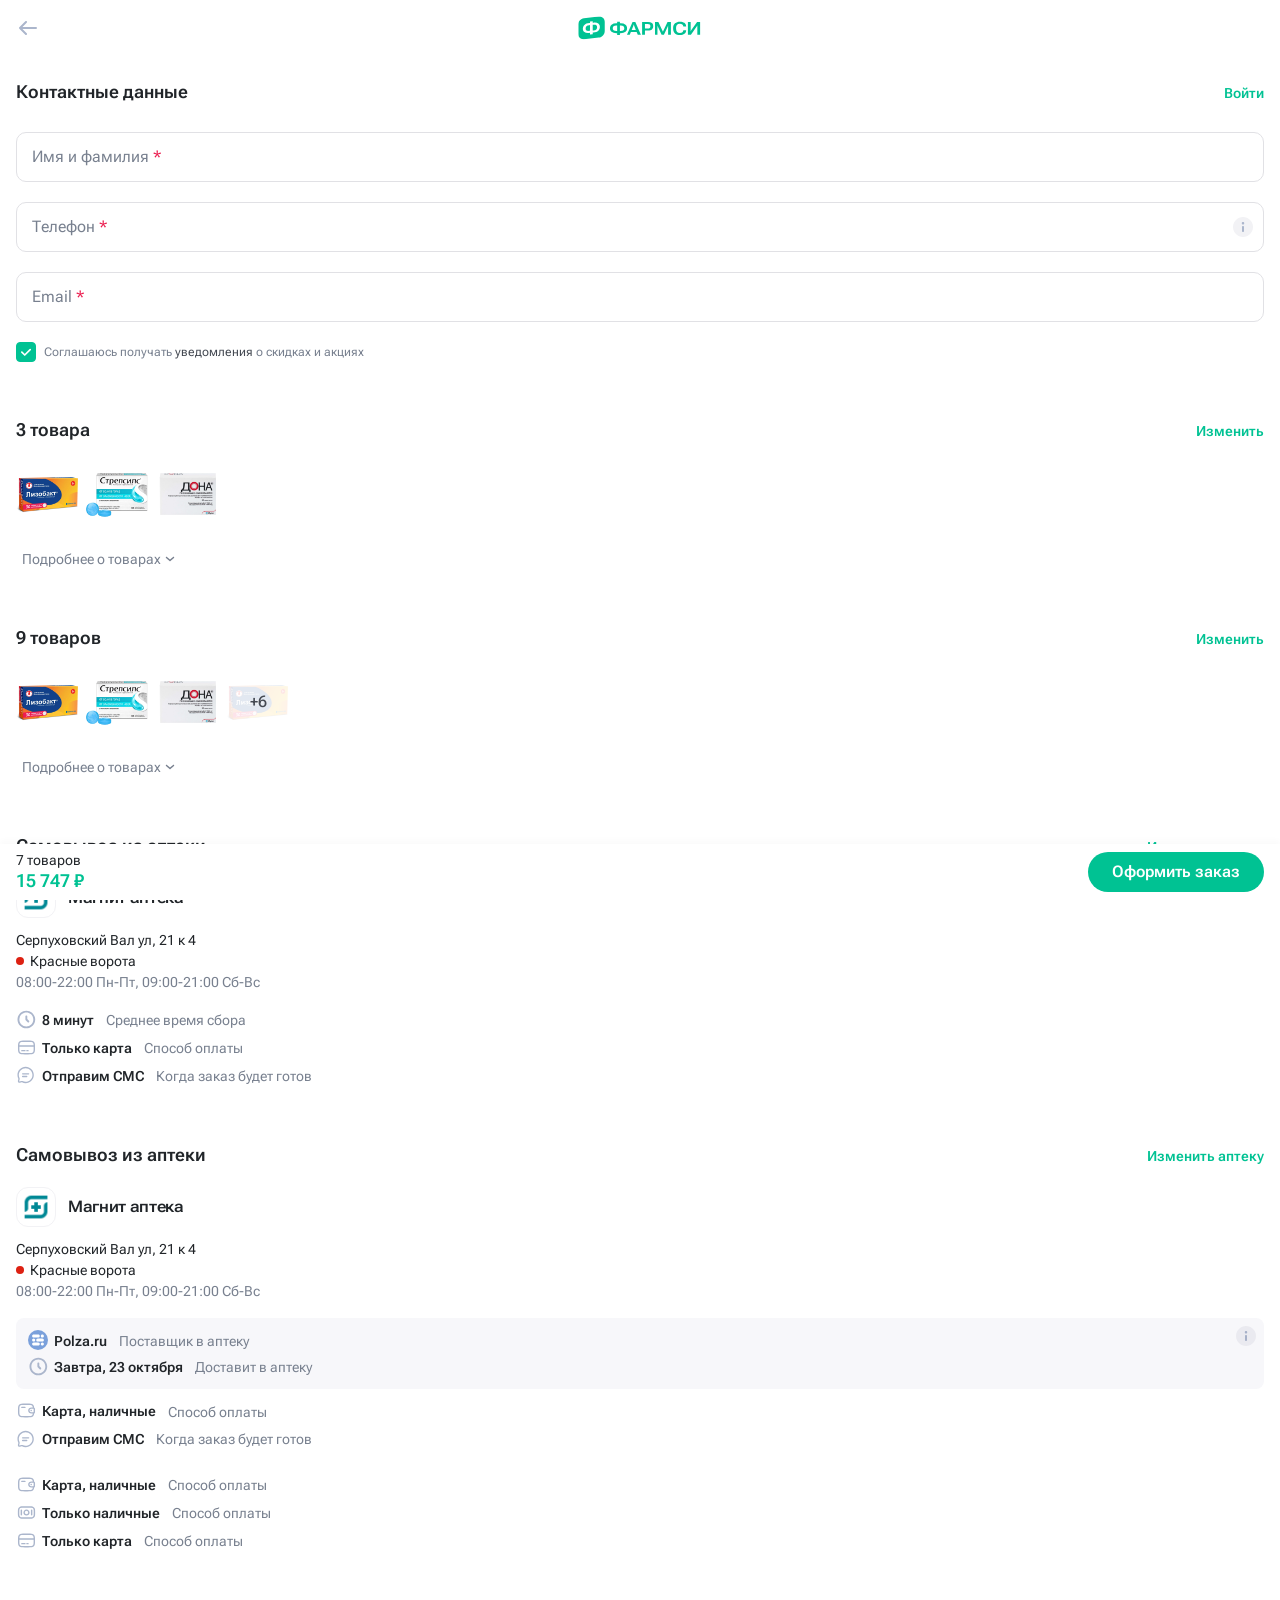
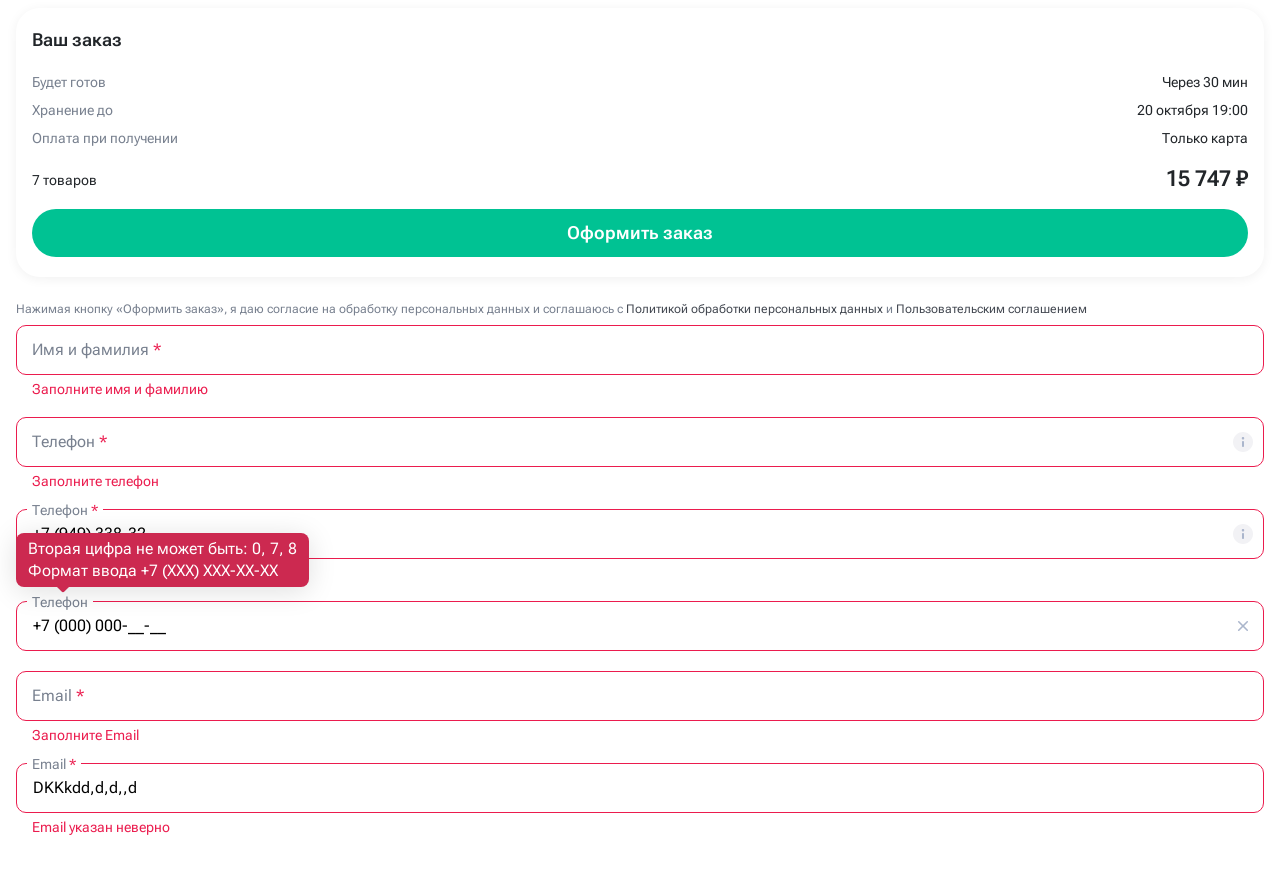
==== commit 2f3e7148: "2-е правки клиента" ====
--- a/3-rd-step.html
+++ b/3-rd-step.html
@@ -23,8 +23,8 @@
 	<link rel="stylesheet" href="https://cdn.jsdelivr.net/npm/swiper@11/swiper-bundle.min.css"/>
 	<link rel="stylesheet" href="https://cdn.jsdelivr.net/npm/@fancyapps/ui@5.0/dist/fancybox/fancybox.css"/>
 	<script src="https://api-maps.yandex.ru/2.1/?apikey=b603dd45-d3d4-4cc6-bc5e-3985d0624e53&lang=ru_RU"></script>
-  <script type="module" crossorigin src="./assets/index-jvI5GGho.js"></script>
-  <link rel="stylesheet" crossorigin href="./assets/css/index-BLEdpqmb.css">
+  <script type="module" crossorigin src="./assets/index-HRQJwU8J.js"></script>
+  <link rel="stylesheet" crossorigin href="./assets/css/index-CKFoMe6J.css">
 </head>
 
 <body>
--- a/assets/css/index-CKFoMe6J.css
+++ b/assets/css/index-CKFoMe6J.css
@@ -0,0 +1 @@
+@charset "UTF-8";:root,[data-bs-theme=light]{--bs-blue: #0d6efd;--bs-indigo: #6610f2;--bs-purple: #6f42c1;--bs-pink: #d63384;--bs-red: #dc3545;--bs-orange: #fd7e14;--bs-yellow: #ffc107;--bs-green: #198754;--bs-teal: #20c997;--bs-cyan: #0dcaf0;--bs-black: #000;--bs-white: #fff;--bs-gray: #6c757d;--bs-gray-dark: #343a40;--bs-gray-100: #f8f9fa;--bs-gray-200: #e9ecef;--bs-gray-300: #dee2e6;--bs-gray-400: #ced4da;--bs-gray-500: #adb5bd;--bs-gray-600: #6c757d;--bs-gray-700: #495057;--bs-gray-800: #343a40;--bs-gray-900: #212529;--bs-primary: #0d6efd;--bs-secondary: #6c757d;--bs-success: #198754;--bs-info: #0dcaf0;--bs-warning: #ffc107;--bs-danger: #dc3545;--bs-light: #f8f9fa;--bs-dark: #212529;--bs-primary-rgb: 13, 110, 253;--bs-secondary-rgb: 108, 117, 125;--bs-success-rgb: 25, 135, 84;--bs-info-rgb: 13, 202, 240;--bs-warning-rgb: 255, 193, 7;--bs-danger-rgb: 220, 53, 69;--bs-light-rgb: 248, 249, 250;--bs-dark-rgb: 33, 37, 41;--bs-primary-text-emphasis: #052c65;--bs-secondary-text-emphasis: #2b2f32;--bs-success-text-emphasis: #0a3622;--bs-info-text-emphasis: #055160;--bs-warning-text-emphasis: #664d03;--bs-danger-text-emphasis: #58151c;--bs-light-text-emphasis: #495057;--bs-dark-text-emphasis: #495057;--bs-primary-bg-subtle: #cfe2ff;--bs-secondary-bg-subtle: #e2e3e5;--bs-success-bg-subtle: #d1e7dd;--bs-info-bg-subtle: #cff4fc;--bs-warning-bg-subtle: #fff3cd;--bs-danger-bg-subtle: #f8d7da;--bs-light-bg-subtle: #fcfcfd;--bs-dark-bg-subtle: #ced4da;--bs-primary-border-subtle: #9ec5fe;--bs-secondary-border-subtle: #c4c8cb;--bs-success-border-subtle: #a3cfbb;--bs-info-border-subtle: #9eeaf9;--bs-warning-border-subtle: #ffe69c;--bs-danger-border-subtle: #f1aeb5;--bs-light-border-subtle: #e9ecef;--bs-dark-border-subtle: #adb5bd;--bs-white-rgb: 255, 255, 255;--bs-black-rgb: 0, 0, 0;--bs-font-sans-serif: system-ui, -apple-system, "Segoe UI", Roboto, "Helvetica Neue", "Noto Sans", "Liberation Sans", Arial, sans-serif, "Apple Color Emoji", "Segoe UI Emoji", "Segoe UI Symbol", "Noto Color Emoji";--bs-font-monospace: SFMono-Regular, Menlo, Monaco, Consolas, "Liberation Mono", "Courier New", monospace;--bs-gradient: linear-gradient(180deg, hsla(0, 0%, 100%, .15), hsla(0, 0%, 100%, 0));--bs-body-font-family: var(--bs-font-sans-serif);--bs-body-font-size: 1rem;--bs-body-font-weight: 400;--bs-body-line-height: 1.5;--bs-body-color: #212529;--bs-body-color-rgb: 33, 37, 41;--bs-body-bg: #fff;--bs-body-bg-rgb: 255, 255, 255;--bs-emphasis-color: #000;--bs-emphasis-color-rgb: 0, 0, 0;--bs-secondary-color: rgba(33, 37, 41, .75);--bs-secondary-color-rgb: 33, 37, 41;--bs-secondary-bg: #e9ecef;--bs-secondary-bg-rgb: 233, 236, 239;--bs-tertiary-color: rgba(33, 37, 41, .5);--bs-tertiary-color-rgb: 33, 37, 41;--bs-tertiary-bg: #f8f9fa;--bs-tertiary-bg-rgb: 248, 249, 250;--bs-heading-color: inherit;--bs-link-color: #0d6efd;--bs-link-color-rgb: 13, 110, 253;--bs-link-decoration: underline;--bs-link-hover-color: #0a58ca;--bs-link-hover-color-rgb: 10, 88, 202;--bs-code-color: #d63384;--bs-highlight-bg: #fff3cd;--bs-border-width: 1px;--bs-border-style: solid;--bs-border-color: #dee2e6;--bs-border-color-translucent: rgba(0, 0, 0, .175);--bs-border-radius: .375rem;--bs-border-radius-sm: .25rem;--bs-border-radius-lg: .5rem;--bs-border-radius-xl: 1rem;--bs-border-radius-xxl: 2rem;--bs-border-radius-2xl: var(--bs-border-radius-xxl);--bs-border-radius-pill: 50rem;--bs-box-shadow: 0 .5rem 1rem rgba(0, 0, 0, .15);--bs-box-shadow-sm: 0 .125rem .25rem rgba(0, 0, 0, .075);--bs-box-shadow-lg: 0 1rem 3rem rgba(0, 0, 0, .175);--bs-box-shadow-inset: inset 0 1px 2px rgba(0, 0, 0, .075);--bs-focus-ring-width: .25rem;--bs-focus-ring-opacity: .25;--bs-focus-ring-color: rgba(13, 110, 253, .25);--bs-form-valid-color: #198754;--bs-form-valid-border-color: #198754;--bs-form-invalid-color: #dc3545;--bs-form-invalid-border-color: #dc3545 }[data-bs-theme=dark]{--bs-body-color: #adb5bd;--bs-body-color-rgb: 173, 181, 189;--bs-body-bg: #212529;--bs-body-bg-rgb: 33, 37, 41;--bs-emphasis-color: #fff;--bs-emphasis-color-rgb: 255, 255, 255;--bs-secondary-color: rgba(173, 181, 189, .75);--bs-secondary-color-rgb: 173, 181, 189;--bs-secondary-bg: #343a40;--bs-secondary-bg-rgb: 52, 58, 64;--bs-tertiary-color: rgba(173, 181, 189, .5);--bs-tertiary-color-rgb: 173, 181, 189;--bs-tertiary-bg: #2b3035;--bs-tertiary-bg-rgb: 43, 48, 53;--bs-primary-text-emphasis: #6ea8fe;--bs-secondary-text-emphasis: #a7acb1;--bs-success-text-emphasis: #75b798;--bs-info-text-emphasis: #6edff6;--bs-warning-text-emphasis: #ffda6a;--bs-danger-text-emphasis: #ea868f;--bs-light-text-emphasis: #f8f9fa;--bs-dark-text-emphasis: #dee2e6;--bs-primary-bg-subtle: #031633;--bs-secondary-bg-subtle: #161719;--bs-success-bg-subtle: #051b11;--bs-info-bg-subtle: #032830;--bs-warning-bg-subtle: #332701;--bs-danger-bg-subtle: #2c0b0e;--bs-light-bg-subtle: #343a40;--bs-dark-bg-subtle: #1a1d20;--bs-primary-border-subtle: #084298;--bs-secondary-border-subtle: #41464b;--bs-success-border-subtle: #0f5132;--bs-info-border-subtle: #087990;--bs-warning-border-subtle: #997404;--bs-danger-border-subtle: #842029;--bs-light-border-subtle: #495057;--bs-dark-border-subtle: #343a40;--bs-heading-color: inherit;--bs-link-color: #6ea8fe;--bs-link-hover-color: #8bb9fe;--bs-link-color-rgb: 110, 168, 254;--bs-link-hover-color-rgb: 139, 185, 254;--bs-code-color: #e685b5;--bs-border-color: #495057;--bs-border-color-translucent: hsla(0, 0%, 100%, .15);--bs-form-valid-color: #75b798;--bs-form-valid-border-color: #75b798;--bs-form-invalid-color: #ea868f;--bs-form-invalid-border-color: #ea868f;color-scheme:dark}.container,.container-fluid,.container-lg,.container-md,.container-sm,.container-xl,.container-xxl{--bs-gutter-x: 2rem;--bs-gutter-y: 0;margin-left:auto;margin-right:auto;padding-left:calc(var(--bs-gutter-x) * .5);padding-right:calc(var(--bs-gutter-x) * .5);width:100%}.section:not(:last-child){margin:0 0 56px}.section--margin--small:not(:last-child){margin:0 0 36px}.find-section__link:not([disabled]):hover{background-color:var(--bg-light);transition:all .3s}.title:not(:last-child){margin:0 0 24px}.title--margin--small:not(:last-child){margin:0 0 6px}.title{font-size:22px;line-height:1.27;font-weight:600;letter-spacing:-.44px;font-variation-settings:"wdth" 120,"GRAD" 0,"slnt" 0,"XTRA" 468,"XOPQ" 96,"YOPQ" 79,"YTLC" 514,"YTUC" 712,"YTAS" 750,"YTDE" -203,"YTFI" 738}.font-primary{color:#00c293}:root{--primary-color: #00c293;--primary-hover-color: #00b88b;--secondary-color: #78808f;--red-color: #eb1c4e;--icon-default: #abb6cc;--border-color: #f2f2f5;--bg-light: #f7f7fa;--text-dark: #444952;--default-radius: 24px;--box-shadow: 0px 12px 28px rgba(0, 0, 0, .06);--safe-area-bottom-height: 0;--site-fixed-tab-bar-height: 0 }*,:after,:before{-webkit-box-sizing:inherit;box-sizing:inherit}html{-webkit-box-sizing:border-box;box-sizing:border-box;font-family:Roboto Flex,sans-serif!important;font-size:16px;line-height:24px;min-height:100vh;position:relative;scroll-behavior:smooth}body{-webkit-font-smoothing:antialiased;-webkit-text-decoration-skip:objects;text-decoration-skip:objects;-webkit-text-size-adjust:100%;-moz-text-size-adjust:100%;-ms-text-size-adjust:100%;text-size-adjust:100%;-webkit-tap-highlight-color:transparent;margin:0;padding:0;position:relative;text-rendering:optimizeLegibility}.main{padding:18px 0 56px;overflow:hidden}a{text-decoration:none}p{margin:0}button{border:none;background-color:unset}.button{width:fit-content;padding:8px 28px;background-color:var(--bg-light);font-size:18px;font-weight:600;line-height:32px;border-radius:99px;max-width:100%;align-items:center;border:none;display:flex;justify-content:center;gap:4px;transition:.2s;box-sizing:border-box;white-space:nowrap}.button:disabled{background-color:#f2f2f5!important;color:var(--icon-default)!important}.button:active{background-color:var(--border-color)}.button--loading{position:relative;color:transparent!important;pointer-events:none;-webkit-user-select:none;user-select:none}.button--loading:after{content:"";position:absolute;top:0;right:0;left:0;bottom:0;width:24px;height:24px;margin:auto;border:2px solid #fff;border-bottom-color:transparent;border-radius:50%;box-sizing:border-box;animation:rotation 1s linear infinite}.button-primary{border-radius:99px;background-color:var(--primary-color);color:#fff;font-weight:600}.button-primary:active{background-color:var(--primary-hover-color)}.button-red{background-color:var(--red-color);color:#fff}.button-red:active{background-color:var(--red-hover-color)}.button-hero{padding:14px 24px;font-size:16px;border-radius:100px;background-color:var(--primary-color);color:#fff;font-weight:600}.button-solid{font-weight:500;color:#000;background-color:#f7f7fa;border-radius:100px}.button-solid:not([disabled]):hover{background:var(--border-color);color:#000}.button-secondary{border-radius:99px;color:var(--primary-color);background-color:#00c29314}.button-secondary:not([disabled]):hover{background-color:#00c2931f;color:var(--primary-color)}.button--flat--left{border-bottom-left-radius:0;border-top-left-radius:0}.button-middle{font-size:16px;padding:14px 24px}.button-border{min-width:133px;color:var(--primary-color);border:2px solid var(--primary-color);background-color:unset;white-space:nowrap;border-radius:99px}.button-border svg{width:24px;height:24px;stroke-width:2px;margin-left:8px;stroke:var(--primary-color);transition:.3s}.button-border svg path{stroke:var(--primary-color);transition:.3s}.button-border:hover{background-color:transparent;color:var(--primary-hover-color);border:2px solid var(--primary-hover-color)}.button-border:hover svg{stroke:var(--primary-hover-color)}.button-border:hover svg path{stroke:var(--primary-hover-color)}.button-border.button--loading:after{border-color:var(--primary-hover-color) var(--primary-hover-color) transparent}.button span{white-space:nowrap;overflow:hidden;text-overflow:ellipsis}.button svg{width:22px;height:22px;fill:none}.form-floating textarea{position:relative;max-height:350px;min-height:144px!important;background-image:url(../images/textarea-BCIi4lM9.svg)!important;background-repeat:no-repeat!important;background-position:right bottom!important;background-size:20px}.form-floating textarea::-webkit-resizer{display:none!important}.form-floating label{display:inline;top:16px;left:12px;padding:0 4px;color:var(--secondary-color);font-size:16px;font-weight:400;line-height:24px;transition:.1s;transform-origin:0 50%;height:fit-content;background-color:#fff}.form-floating .form-control{--bs-form-valid-color: #000;--bs-form-valid-border-color: #000;--bs-form-invalid-color: var(--red-color);--bs-form-invalid-border-color: var(--red-color);padding:18px 16px!important;font-size:16px;border:1px solid #E1E1E5;border-radius:10px;box-shadow:none!important;outline:none!important;min-height:58px}.form-floating .form-control:hover{border:1px solid var(--icon-default)}.form-floating .form-control:focus{border-color:#000}.form-floating .form-control:focus~label{color:var(--secondary-color);font-size:14px;transform:translateY(-29px)}.form-floating .form-control:not(:placeholder-shown)~label{color:var(--secondary-color);font-size:14px;transform:translateY(-29px)}.form-check{position:relative;display:flex;gap:12px;padding:0;margin:0}.form-check-input{position:relative;width:20px;height:20px;padding:0;margin:0!important;border-color:#cdd3e0;border-radius:4px;background-size:10px;background-position:50% 55%}.form-check-input:active{filter:unset}.form-check-input:checked{background-color:var(--primary-color);border-color:var(--primary-color)}.form-check-input:checked[type=checkbox]{background-image:url(../images/check-white-oDz8ddbV.svg);background-size:12px}.form-check-input:focus{box-shadow:none}.form-check-input:focus:checked{border-color:var(--primary-color)}.form-check-input:focus:not(:checked){border-color:#e1e1e5}.form-check-label{padding:0;margin:0;font-size:14px;font-weight:400;line-height:20px;-webkit-user-select:none;user-select:none}@-webkit-keyframes spinner{0%{-webkit-transform:rotate(0deg);transform:rotate(0)}to{-webkit-transform:rotate(1turn);transform:rotate(1turn)}}@keyframes spinner{0%{-webkit-transform:rotate(0deg);transform:rotate(0)}to{-webkit-transform:rotate(1turn);transform:rotate(1turn)}}@-webkit-keyframes fade-in{0%{opacity:0}to{opacity:1}}@keyframes fade-in{0%{opacity:0}to{opacity:1}}@-webkit-keyframes fade-in-bottom{0%{opacity:0;-webkit-transform:translateY(50px);transform:translateY(50px)}to{opacity:1;-webkit-transform:translateY(0);transform:translateY(0)}}@keyframes fade-in-bottom{0%{opacity:0;-webkit-transform:translateY(50px);transform:translateY(50px)}to{opacity:1;-webkit-transform:translateY(0);transform:translateY(0)}}@-webkit-keyframes fade-in-left{0%{opacity:0;-webkit-transform:translateX(-50px);transform:translate(-50px)}to{opacity:1;-webkit-transform:translateX(0);transform:translate(0)}}@keyframes fade-in-left{0%{opacity:0;-webkit-transform:translateX(-50px);transform:translate(-50px)}to{opacity:1;-webkit-transform:translateX(0);transform:translate(0)}}@-webkit-keyframes fade-in-right{0%{opacity:0;-webkit-transform:translateX(50px);transform:translate(50px)}to{opacity:1;-webkit-transform:translateX(0);transform:translate(0)}}@keyframes fade-in-right{0%{opacity:0;-webkit-transform:translateX(50px);transform:translate(50px)}to{opacity:1;-webkit-transform:translateX(0);transform:translate(0)}}@-webkit-keyframes rotation{0%{-webkit-transform:rotate(0deg);transform:rotate(0)}to{-webkit-transform:rotate(1turn);transform:rotate(1turn)}}@keyframes rotation{0%{-webkit-transform:rotate(0deg);transform:rotate(0)}to{-webkit-transform:rotate(1turn);transform:rotate(1turn)}}body{font-family:Roboto Flex,sans-serif!important}ul,ol,li{list-style:none;margin:0;padding:0}.ordered-list{list-style-type:decimal;padding:0;font-size:14px}.ordered-list li{list-style-type:decimal;margin-left:20px;color:var(--text-dark)}.unordered-list{font-size:12px;padding:0;margin-left:6px;list-style:none}.unordered-list li{position:relative;color:var(--secondary-color);padding-left:14px;margin-left:0;line-height:18px}.unordered-list li:before{content:"•";color:var(--secondary-color);position:absolute;left:0}.unordered-list li:not(:last-child){margin-bottom:4px}a{color:#000;text-decoration:none}.container,.container-fluid,.container-lg,.container-md,.container-sm,.container-xl,.container-xxl{--bs-gutter-x: 2rem;--bs-gutter-y: 0;margin-left:auto;margin-right:auto;padding-left:calc(var(--bs-gutter-x) * .5);padding-right:calc(var(--bs-gutter-x) * .5);width:100%;max-width:unset!important}.container-fluid{padding:0}.title{margin:0;font-weight:700;font-size:22px;line-height:28px;letter-spacing:-.02em}.title:not(:last-child){margin-bottom:12px}.subtitle{margin:0;font-weight:600;font-size:22px;line-height:28px;letter-spacing:-.02em;font-variation-settings:"wdth" 120,"GRAD" 0,"slnt" 0,"XTRA" 468,"XOPQ" 96,"YOPQ" 79,"YTLC" 514,"YTUC" 712,"YTAS" 750,"YTDE" -203,"YTFI" 738}.subtitle:not(:last-child){margin-bottom:26px}.switcher{display:flex;align-items:center;justify-content:center;color:#00c293;border-radius:99px;padding:6px 8px 7px 14px;background-color:#ebfaf6}.switcher label{font-size:14px;font-weight:600;line-height:22px;margin-right:9px;-webkit-user-select:none;user-select:none}.switcher input[type=checkbox].switch{--active: var(--primary-color);--active-inner: #fff;--focus: 2px rgba(0, 194, 147, .3);--border: #fff;--border-hover: unset;--background: #ABB6CC;--disabled: #F6F8FF;--disabled-inner: #E1E6F9;-webkit-appearance:none;-moz-appearance:none;width:27px;height:16px;outline:none;display:inline-block;vertical-align:top;position:relative;margin:0;cursor:pointer;background:var(--b, var(--background));transition:background .3s,border-color .3s,box-shadow .2s;border-radius:11px}.switcher input[type=checkbox].switch:after{content:"";box-sizing:border-box;display:block;position:absolute;transition:.3s,opacity var(--d-o, .2s);left:0;top:0;margin:2px;border-radius:50%;width:12px;height:12px;background:var(--ab, var(--border));transform:translate(var(--x, 0))}.switcher input[type=checkbox].switch:checked{--b: var(--active);--bc: var(--active);--d-o: .3s;--d-t: .6s;--d-t-e: cubic-bezier(.2, .85, .32, 1.2);--ab: var(--active-inner);--x: 11px}.switcher input[type=checkbox].switch:disabled{--b: var(--disabled);cursor:not-allowed;opacity:.9}.switcher input[type=checkbox].switch:disabled:checked{--b: var(--disabled-inner);--bc: var(--border)}.switcher input[type=checkbox].switch:disabled+label{cursor:not-allowed}.switcher input[type=checkbox].switch:disabled:not(:checked):after{opacity:.6}.switcher input[type=checkbox].switch:hover:not(:checked):not(:disabled){--bc: var(--border-hover)}.switcher input[type=checkbox].switch:not(.switch){width:21px}.switcher input[type=checkbox].switch:not(.switch):after{opacity:var(--o, 0)}.switcher input[type=checkbox].switch:not(.switch):checked{--o: 1}.switcher input[type=checkbox].switch+label{font-size:14px;line-height:21px;display:inline-block;vertical-align:top;cursor:pointer;margin-left:4px}.header__top{padding:12px 0 0}.header__logo{object-fit:contain}.header__search{width:100%}.location__current{display:flex;align-items:center;gap:4px;font-size:12px;line-height:16px;color:#78808f}.location__icon{flex-shrink:0;width:16px;height:16px;display:block}.header__fixed{position:sticky;top:0;width:100%;z-index:10;padding:8px 0;background:#fff}.header__fixed.is-active{box-shadow:0 4px 6px #00000005;z-index:100}.footer{padding:28px 16px 105px;border-radius:24px 24px 0 0;background:#f7f7fa}.footer__top-title{color:#000;font-size:22px;line-height:28px;font-weight:600;letter-spacing:-.44px}.footer__top-subtitle{font-size:14px;line-height:18px;color:#444952;margin:8px 0 0;min-height:36px}@media screen and (max-width: 500px){.footer__top-subtitle{max-width:185px}}.footer__policy{font-size:12px;line-height:16px;color:#78808f;margin:16px 0 0}.footer__policy-link{color:#444952}.footer__middle{margin:32px 0 0}.footer__title{padding:10px 0;color:#000;font-weight:600;font-size:16px;line-height:24px;display:flex;justify-content:space-between;gap:10px}.footer__title:hover{cursor:pointer}.footer__title:after{content:"";height:12px;width:12px;flex-shrink:0;border-left:2px solid var(--icon-default);border-top:2px solid var(--icon-default);transform:rotate(-135deg);transition:all .3s;margin-top:5px}.footer__list.is-active .footer__title:after{transform:rotate(45deg);margin-top:10px}.footer__items{padding:0 0 12px;display:none}.footer__link{font-size:14px;color:#444952;display:flex;align-items:flex-start}.footer__link+.footer__link{margin:8px 0 0}.footer__number{font-size:20px;color:#000;font-weight:600;line-height:24px;letter-spacing:-.4px}.socials{gap:6px;display:flex;align-items:center;margin:16px 0 0}.socials__link{display:flex;width:40px;height:40px}.socials__icon{width:100%;height:100%}.footer__bottom{margin:40px 0 0}.footer__text{display:flex;flex-direction:column;gap:16px;font-size:14px;color:#78808f;font-weight:400;line-height:18px}.footer__info{margin:32px 0 0}.footer__top{position:relative}.footer__top-image{position:absolute;right:0;top:-10px}.nav{position:fixed;bottom:0;left:0;z-index:100;height:fit-content;width:100%;background:#fff;padding:8px 0 0}.nav__list{list-style:none;display:grid;grid-template-columns:repeat(5,minmax(0,1fr));padding:0;margin:0}.nav-list__link{display:flex;flex-direction:column;align-items:center;justify-content:center;padding:0;position:relative}.nav-link__header{position:relative;display:flex;align-items:center}.nav-link__counter{position:absolute;width:18px;height:18px;right:-7px;top:-2px;display:flex;align-items:flex-start;justify-content:center;font-weight:600;font-size:11px;line-height:20px;color:#fff;border-radius:50%;background:#eb1c4e}.nav-link__icon{width:24px;height:24px;stroke:#abb6cc}.nav-link--active .nav-link__icon{stroke:#00c293}.nav-link--active svg path{fill:#00c293}.nav-link--active .nav-link__label{color:#00c293}.nav-link__label{height:24px;display:flex;align-items:center;justify-content:center;text-align:center;font-size:12px;letter-spacing:-.24px;color:#78808f}.nav__menu{width:100%}.scroll-up{-webkit-box-align:center;-ms-flex-align:center;-webkit-box-pack:center;-ms-flex-pack:center;align-items:center;background-color:#fff;border-radius:50%;bottom:76px;-webkit-box-shadow:var(--box-shadow);box-shadow:var(--box-shadow);cursor:pointer;display:-webkit-box;display:-ms-flexbox;display:flex;height:48px;width:48px;justify-content:center;position:fixed;right:16px;z-index:30}.scroll-up--hidden{opacity:0;visibility:hidden}.scroll-up--hidden,.scroll-up--hidden.is-active{-webkit-transition:all .3s;-o-transition:all .3s;transition:all .3s}.scroll-up--hidden.is-active{opacity:1;visibility:visible}.has-hover .scroll-up:not([disabled]):hover .scroll-up__icon{stroke:var(--primary-color)}.scroll-up__icon{-webkit-box-flex:0;stroke:var(--icon-default);stroke-width:2px;-ms-flex:0 0 24px;flex:0 0 24px;height:24px;-webkit-transition:all .3s;-o-transition:all .3s;transition:all .3s;width:24px}.banner{height:100%;position:relative;width:100%;margin:0;padding:0;display:flex;align-items:center;justify-content:center}.banner__grid{display:flex}@media screen and (max-width: 700px){.banner__grid{grid-template-columns:minmax(0,1fr)}}.banner a{display:flex;align-items:center;justify-content:center}.banner img:not(.banner__product-image){width:100%;height:100%;object-fit:cover;border-radius:16px}.banner--small{height:122px}.banner--full{grid-column:1/-1}.banner__advertising{position:absolute;right:4px;top:4px}.banner>a{display:flex;width:100%;height:100%}.banner__product{flex-direction:column;background-color:#f7f7fa;padding:16px 24px 24px}.banner__product-tab{position:absolute;top:4px;left:4px}.banner__product-image{width:208px;height:208px}.banner__product-image-wrapper{z-index:1;position:relative}.banner__product-image-wrapper:before{z-index:-1;position:absolute;top:50%;left:50%;transform:translate3d(-50%,-50%,0);content:"";width:142px;height:142px;border-radius:100px;display:block;background-color:#f90}.banner__product-info{width:100%;margin-bottom:20px}.banner__product-name{font-size:16px;font-weight:400;line-height:18px;margin-bottom:12px}.banner__product-text{font-size:10px;font-weight:400;line-height:14px;background-color:#fff;text-transform:uppercase;color:var(--secondary-color);padding:6px 8px 4px}.banner__product-bottom{display:flex;width:100%;justify-content:space-between;align-items:center}.banner__product-price{font-size:18px;font-weight:600;line-height:24px;font-variation-settings:"wdth" 148,"GRAD" 0,"slnt" 0,"XTRA" 468,"XOPQ" 96,"YOPQ" 79,"YTLC" 514,"YTUC" 712,"YTAS" 750,"YTDE" -203,"YTFI" 738}body .tooltip{--bs-tooltip-max-width: 186px;--bs-border-radius: 8px;--bs-tooltip-padding-y: 5px;--bs-tooltip-padding-x: 12px;--bs-emphasis-color: rgba(0, 0, 0, .9);font-family:Roboto Flex,sans-serif;font-size:16px;line-height:22px}body .bs-tooltip-auto[data-popper-placement^=top] .tooltip-arrow:before,body .bs-tooltip-top .tooltip-arrow:before{background:url([data-uri]);border:none;height:6px;top:0;width:12px}.tooltip{--bs-tooltip-zindex: 90;--bs-tooltip-max-width: 200px;--bs-tooltip-padding-x: .5rem;--bs-tooltip-padding-y: .25rem;--bs-tooltip-margin: ;--bs-tooltip-font-size: .875rem;--bs-tooltip-color: var(--bs-body-bg);--bs-tooltip-bg: var(--bs-emphasis-color);--bs-tooltip-border-radius: var(--bs-border-radius);--bs-tooltip-opacity: .9;--bs-tooltip-arrow-width: .8rem;--bs-tooltip-arrow-height: .4rem;word-wrap:break-word;display:block;font-family:var(--bs-font-sans-serif);font-size:var(--bs-tooltip-font-size);font-style:normal;font-weight:400;letter-spacing:normal;line-break:auto;line-height:1.5;margin:var(--bs-tooltip-margin);opacity:0;text-align:left;text-align:start;text-decoration:none;text-shadow:none;text-transform:none;white-space:normal;word-break:normal;word-spacing:normal;z-index:var(--bs-tooltip-zindex)}.tooltip.show{opacity:var(--bs-tooltip-opacity)}.tooltip .tooltip-arrow{display:block;height:var(--bs-tooltip-arrow-height);width:var(--bs-tooltip-arrow-width)}.tooltip .tooltip-arrow:before{border-color:transparent;border-style:solid;content:"";position:absolute}.bs-tooltip-auto[data-popper-placement^=top] .tooltip-arrow,.bs-tooltip-top .tooltip-arrow{bottom:calc(var(--bs-tooltip-arrow-height) * -1)}.bs-tooltip-auto[data-popper-placement^=top] .tooltip-arrow:before,.bs-tooltip-top .tooltip-arrow:before{border-top-color:var(--bs-tooltip-bg);border-width:var(--bs-tooltip-arrow-height) calc(var(--bs-tooltip-arrow-width) * .5) 0;top:-1px}.bs-tooltip-auto[data-popper-placement^=right] .tooltip-arrow,.bs-tooltip-end .tooltip-arrow{height:var(--bs-tooltip-arrow-width);left:calc(var(--bs-tooltip-arrow-height) * -1);width:var(--bs-tooltip-arrow-height)}.bs-tooltip-auto[data-popper-placement^=right] .tooltip-arrow:before,.bs-tooltip-end .tooltip-arrow:before{border-right-color:var(--bs-tooltip-bg);border-width:calc(var(--bs-tooltip-arrow-width) * .5) var(--bs-tooltip-arrow-height) calc(var(--bs-tooltip-arrow-width) * .5) 0;right:-1px}.bs-tooltip-auto[data-popper-placement^=bottom] .tooltip-arrow,.bs-tooltip-bottom .tooltip-arrow{top:calc(var(--bs-tooltip-arrow-height) * -1)}.bs-tooltip-auto[data-popper-placement^=bottom] .tooltip-arrow:before,.bs-tooltip-bottom .tooltip-arrow:before{border-bottom-color:var(--bs-tooltip-bg);border-width:0 calc(var(--bs-tooltip-arrow-width) * .5) var(--bs-tooltip-arrow-height);bottom:-1px}.bs-tooltip-auto[data-popper-placement^=left] .tooltip-arrow,.bs-tooltip-start .tooltip-arrow{height:var(--bs-tooltip-arrow-width);right:calc(var(--bs-tooltip-arrow-height) * -1);width:var(--bs-tooltip-arrow-height)}.bs-tooltip-auto[data-popper-placement^=left] .tooltip-arrow:before,.bs-tooltip-start .tooltip-arrow:before{border-left-color:var(--bs-tooltip-bg);border-width:calc(var(--bs-tooltip-arrow-width) * .5) 0 calc(var(--bs-tooltip-arrow-width) * .5) var(--bs-tooltip-arrow-height);left:-1px}.tooltip-inner{background-color:var(--bs-tooltip-bg);border-radius:var(--bs-tooltip-border-radius);color:var(--bs-tooltip-color);max-width:var(--bs-tooltip-max-width);padding:var(--bs-tooltip-padding-y) var(--bs-tooltip-padding-x);text-align:center}.big__input{background-color:#f7f7fa;border:2px solid transparent;border-radius:99px;color:#000;font-size:14px;height:40px;line-height:40px;padding:0 16px;-webkit-transition:all .3s;-o-transition:all .3s;transition:all .3s;width:100%}.big__input::-webkit-input-placeholder{color:var(--secondary-color)}.big__input::-moz-placeholder{color:var(--secondary-color)}.big__input:-ms-input-placeholder{color:var(--secondary-color)}.big__input::-ms-input-placeholder{color:var(--secondary-color)}.big__input::placeholder{color:var(--secondary-color)}.big__input:focus{outline:none}.big__input:active,.big__input:focus{background-color:#fff;border-color:var(--primary-color)}.big__input:active~.search__icon,.big__input:focus~.search__icon{stroke:var(--primary-color)}.big__input--white{background-color:#fff}.big__input--flat--right{border-bottom-right-radius:0;border-top-right-radius:0}.has-hover .form-group:not([disabled]):hover .big__input{background-color:#fff}.search{position:relative;z-index:5}.search__form{width:100%}.has-hover .search__form:not([disabled]):hover{-webkit-filter:drop-shadow(0 8px 10px rgba(0,0,0,.04))}.has-hover .search__form:not([disabled]):hover .search__input{background-color:#fff}.search__input{padding:0 44px}.search__icon{fill:none;stroke:var(--icon-default);stroke-width:2px;bottom:0;height:20px;left:16px;margin:auto 0;position:absolute;top:0;width:20px}.search__loading{fill:none;-webkit-animation:spinner 1.4s linear infinite;animation:spinner 1.4s linear infinite;-webkit-transition:all .3s;-o-transition:all .3s;transition:all .3s}.search__clear,.search__loading{bottom:0;display:none;height:24px;margin:auto;padding:0;position:absolute;right:18px;top:0;width:24px}.search__clear{background-color:transparent;border:none}.search__clear:after,.search__clear:before{background-color:var(--icon-default);bottom:0;content:"";height:2px;left:0;margin:auto;position:absolute;right:0;top:0;width:18px}.search__clear:after{-webkit-transform:rotate(45deg);-ms-transform:rotate(45deg);transform:rotate(45deg)}.search__clear:before{-webkit-transform:rotate(-45deg);-ms-transform:rotate(-45deg);transform:rotate(-45deg)}.has-hover .search__clear:not([disabled]):hover:after,.has-hover .search__clear:not([disabled]):hover:before{background-color:var(--secondary-color)}.search__backdrop{background-color:#15141580;bottom:0;display:none;left:0;position:fixed;right:0;top:0;z-index:-1}.advertising__text{background:#fffc;border-radius:99px;color:#444952;cursor:pointer;font-size:.75rem;line-height:1.375rem;padding:3px 12px;display:flex;align-items:center;justify-content:center;width:62px;height:24px;box-sizing:border-box}.advertising__text--purple{background-color:#867fff;color:#fff}.advertising__block{position:absolute;right:-4px;top:calc(100% + 10px);z-index:2;padding:16px;border-radius:16px;width:275px;box-sizing:border-box;background-color:#fff;-webkit-box-shadow:var(--box-shadow);box-shadow:var(--box-shadow);opacity:0;visibility:hidden;-webkit-transition:all .3s;-o-transition:all .3s;transition:all .3s}.advertising__block.is-active{visibility:visible;opacity:1}.advertising__block:after{content:"";height:calc(100% + 20px);left:0;position:absolute;top:0;width:100%}.advertising__title{color:#000;font-size:16px;font-weight:600;line-height:1.25}.advertising__subtitle{color:#444952;font-size:14px;font-weight:400;line-height:1.28}.advertising__subtitle:not(:last-child){margin-bottom:.75rem}.advertising__link{-webkit-box-align:center;-ms-flex-align:center;align-items:center;color:var(--primary-color);display:-ms-inline-flexbox;display:inline-flex;font-size:.875rem;font-weight:600;line-height:1.25rem;margin:0;position:relative;z-index:2}.advertising__link:not(:last-child){margin-bottom:12px}.advertising__link--complete{display:inline-flex}.advertising__link--complete:not(.show){width:0;height:0;visibility:hidden}.advertising__link.js-copy{margin-bottom:0!important}.advertising__link:not([disabled]):hover{color:var(--primary-hover-color)}.advertising__block--active{opacity:1;-webkit-transition:all .3s;-o-transition:all .3s;transition:all .3s;visibility:visible}.advertising__icon{-webkit-box-flex:0;background-position:50%;background-repeat:no-repeat;display:inline-block;-ms-flex:0 0 20px;flex:0 0 20px;height:20px;margin-right:6px;width:20px}.advertising__icon--earth{background-image:url(../images/Earth-BMClyd3k.svg)}.advertising__icon--copy{background-image:url(../images/copy-TVJkDdhA.svg)}.advertising__icon--checked{background-image:url(../images/check-CWYOUcHU.svg)}.advertising__header{display:flex;align-items:center;gap:10px;justify-content:space-between;margin-bottom:8px}.advertising__close{z-index:10;width:12px;height:12px;flex-shrink:0;position:relative}.advertising__close:before,.advertising__close:after{content:"";width:100%;height:2px;display:block;border-radius:6px;background-color:#abb6cc;position:absolute;left:0;top:5px}.advertising__close:before{transform:rotate(45deg)}.advertising__close:after{transform:rotate(-45deg)}.toast{box-sizing:border-box;z-index:1066;--bs-toast-max-width: 355px;--bs-toast-bg: rgba(0, 0, 0, .8);--bs-toast-border-radius: 24px;--bs-toast-padding-x: 12px;--bs-toast-padding-y: 12px;bottom:68px;position:fixed;left:16px;width:calc(100vw - 32px)}.toast.showing{opacity:0}.toast:not(.show){display:none}.toast.hide{display:none}.toast-body{display:flex;align-items:center;justify-content:space-between;border-radius:20px;padding:6px 8px 6px 6px;min-height:64px}.toast-image{border-radius:15px;display:inline-block;margin-right:12px;background:#fff;object-fit:contain}.toast-content{gap:20px;justify-content:space-between;flex-grow:1}.toast-text{font-size:14px;line-height:1.2}.toast-button{padding:6px 16px;color:#00c293;display:block;background-color:unset;border-radius:100px;font-weight:400}.toast-button:not([disabled]):active,.toast-button:not([disabled]):hover{background-color:#4f4f4f;color:#00c293}:root{--primary-color: #00c293;--primary-hover-color: #00b88b;--secondary-color: #78808f;--red-color: #eb1c4e;--red-hover-color: #E01B4A;--icon-default: #abb6cc;--border-color: #f2f2f5;--bg-light: #f7f7fa;--text-dark: #444952;--default-radius: 24px;--box-shadow: 0px 12px 28px rgba(0, 0, 0, .06);--safe-area-bottom-height: 0;--site-fixed-tab-bar-height: 0}@font-face{font-family:swiper-icons;font-style:normal;font-weight:400;src:url(data:application/font-woff;charset=utf-8;base64,\ [base64]//wADZ2x5ZgAAAywAAADMAAAD2MHtryVoZWFkAAABbAAAADAAAAA2E2+eoWhoZWEAAAGcAAAAHwAAACQC9gDzaG10eAAAAigAAAAZAAAArgJkABFsb2NhAAAC0AAAAFoAAABaFQAUGG1heHAAAAG8AAAAHwAAACAAcABAbmFtZQAAA/gAAAE5AAACXvFdBwlwb3N0AAAFNAAAAGIAAACE5s74hXjaY2BkYGAAYpf5Hu/j+W2+MnAzMYDAzaX6QjD6/4//Bxj5GA8AuRwMYGkAPywL13jaY2BkYGA88P8Agx4j+/8fQDYfA1AEBWgDAIB2BOoAeNpjYGRgYNBh4GdgYgABEMnIABJzYNADCQAACWgAsQB42mNgYfzCOIGBlYGB0YcxjYGBwR1Kf2WQZGhhYGBiYGVmgAFGBiQQkOaawtDAoMBQxXjg/wEGPcYDDA4wNUA2CCgwsAAAO4EL6gAAeNpj2M0gyAACqxgGNWBkZ2D4/wMA+xkDdgAAAHjaY2BgYGaAYBkGRgYQiAHyGMF8FgYHIM3DwMHABGQrMOgyWDLEM1T9/w8UBfEMgLzE////P/5//f/V/xv+r4eaAAeMbAxwIUYmIMHEgKYAYjUcsDAwsLKxc3BycfPw8jEQA/[base64]/uznmfPFBNODM2K7MTQ45YEAZqGP81AmGGcF3iPqOop0r1SPTaTbVkfUe4HXj97wYE+yNwWYxwWu4v1ugWHgo3S1XdZEVqWM7ET0cfnLGxWfkgR42o2PvWrDMBSFj/IHLaF0zKjRgdiVMwScNRAoWUoH78Y2icB/yIY09An6AH2Bdu/UB+yxopYshQiEvnvu0dURgDt8QeC8PDw7Fpji3fEA4z/PEJ6YOB5hKh4dj3EvXhxPqH/SKUY3rJ7srZ4FZnh1PMAtPhwP6fl2PMJMPDgeQ4rY8YT6Gzao0eAEA409DuggmTnFnOcSCiEiLMgxCiTI6Cq5DZUd3Qmp10vO0LaLTd2cjN4fOumlc7lUYbSQcZFkutRG7g6JKZKy0RmdLY680CDnEJ+UMkpFFe1RN7nxdVpXrC4aTtnaurOnYercZg2YVmLN/d/gczfEimrE/fs/bOuq29Zmn8tloORaXgZgGa78yO9/cnXm2BpaGvq25Dv9S4E9+5SIc9PqupJKhYFSSl47+Qcr1mYNAAAAeNptw0cKwkAAAMDZJA8Q7OUJvkLsPfZ6zFVERPy8qHh2YER+3i/BP83vIBLLySsoKimrqKqpa2hp6+jq6RsYGhmbmJqZSy0sraxtbO3sHRydnEMU4uR6yx7JJXveP7WrDycAAAAAAAH//wACeNpjYGRgYOABYhkgZgJCZgZNBkYGLQZtIJsFLMYAAAw3ALgAeNolizEKgDAQBCchRbC2sFER0YD6qVQiBCv/H9ezGI6Z5XBAw8CBK/m5iQQVauVbXLnOrMZv2oLdKFa8Pjuru2hJzGabmOSLzNMzvutpB3N42mNgZGBg4GKQYzBhYMxJLMlj4GBgAYow/P/PAJJhLM6sSoWKfWCAAwDAjgbRAAB42mNgYGBkAIIbCZo5IPrmUn0hGA0AO8EFTQAA) format("woff")}:root{--swiper-theme-color: #007aff }.slider__button{display:flex;justify-content:center}.swiper,swiper-container{display:block;list-style:none;overflow:hidden;padding-left:16px;padding-right:16px;margin-left:-20px;margin-right:-20px;position:relative;user-focus:none;z-index:1}.swiper .swiper-scrollbar-show,swiper-container .swiper-scrollbar-show{opacity:1!important}.swiper-vertical>.swiper-wrapper{-webkit-box-orient:vertical;-webkit-box-direction:normal;-ms-flex-direction:column;flex-direction:column}.swiper-wrapper{-webkit-box-sizing:content-box;box-sizing:content-box;display:-webkit-box;display:-ms-flexbox;display:flex;height:100%;position:relative;-webkit-transition-property:-webkit-transform;transition-property:-webkit-transform;-o-transition-property:transform;transition-property:transform,-webkit-transform;-webkit-transition-timing-function:var(--swiper-wrapper-transition-timing-function, initial);-o-transition-timing-function:var(--swiper-wrapper-transition-timing-function, initial);transition-timing-function:var(--swiper-wrapper-transition-timing-function, initial);width:100%;z-index:1}.swiper-android .swiper-slide,.swiper-wrapper{transform:translateZ(0)}.swiper-horizontal{-ms-touch-action:pan-y;touch-action:pan-y}.swiper-vertical{-ms-touch-action:pan-x;touch-action:pan-x}.swiper-slide,swiper-slide{-ms-flex-negative:0;display:block;flex-shrink:0;height:100%;position:relative;-webkit-transition-property:-webkit-transform;transition-property:-webkit-transform;-o-transition-property:transform;transition-property:transform;transition-property:transform,-webkit-transform;width:100%;user-focus:none}.swiper-slide-invisible-blank{visibility:hidden}.swiper-autoheight,.swiper-autoheight .swiper-slide{height:auto}.swiper-autoheight .swiper-wrapper{-webkit-box-align:start;-ms-flex-align:start;align-items:flex-start;-webkit-transition-property:height,-webkit-transform;transition-property:height,-webkit-transform;-o-transition-property:transform,height;transition-property:transform,height;transition-property:transform,height,-webkit-transform}.swiper-backface-hidden .swiper-slide{-webkit-backface-visibility:hidden;backface-visibility:hidden;-webkit-transform:translateZ(0);transform:translateZ(0)}.swiper-3d.swiper-css-mode .swiper-wrapper{-webkit-perspective:1200px;perspective:1200px}.swiper-3d .swiper-wrapper{-webkit-transform-style:preserve-3d;transform-style:preserve-3d}.swiper-3d{-webkit-perspective:1200px;perspective:1200px}.swiper-3d .swiper-cube-shadow,.swiper-3d .swiper-slide,.swiper-3d .swiper-slide-shadow,.swiper-3d .swiper-slide-shadow-bottom,.swiper-3d .swiper-slide-shadow-left,.swiper-3d .swiper-slide-shadow-right,.swiper-3d .swiper-slide-shadow-top{-webkit-transform-style:preserve-3d;transform-style:preserve-3d}.swiper-3d .swiper-slide-shadow,.swiper-3d .swiper-slide-shadow-bottom,.swiper-3d .swiper-slide-shadow-left,.swiper-3d .swiper-slide-shadow-right,.swiper-3d .swiper-slide-shadow-top{height:100%;left:0;pointer-events:none;position:absolute;top:0;width:100%;z-index:10}.swiper-3d .swiper-slide-shadow{background:#00000026}.swiper-3d .swiper-slide-shadow-left{background-image:linear-gradient(270deg,#00000080,#0000)}.swiper-3d .swiper-slide-shadow-right{background-image:linear-gradient(90deg,#00000080,#0000)}.swiper-3d .swiper-slide-shadow-top{background-image:linear-gradient(0deg,#00000080,#0000)}.swiper-3d .swiper-slide-shadow-bottom{background-image:linear-gradient(180deg,#00000080,#0000)}.swiper-css-mode>.swiper-wrapper{-ms-overflow-style:none;overflow:auto;scrollbar-width:none}.swiper-css-mode>.swiper-wrapper::-webkit-scrollbar{display:none}.swiper-css-mode>.swiper-wrapper>.swiper-slide{scroll-snap-align:start start}.swiper-horizontal.swiper-css-mode>.swiper-wrapper{scroll-snap-type:x mandatory}.swiper-vertical.swiper-css-mode>.swiper-wrapper{scroll-snap-type:y mandatory}.swiper-centered>.swiper-wrapper:before{-ms-flex-negative:0;-webkit-box-ordinal-group:10000;-ms-flex-order:9999;content:"";flex-shrink:0;order:9999}.swiper-centered>.swiper-wrapper>.swiper-slide{scroll-snap-align:center center;scroll-snap-stop:always}.swiper-centered.swiper-horizontal>.swiper-wrapper>.swiper-slide:first-child{-webkit-margin-start:var(--swiper-centered-offset-before);margin-inline-start:var(--swiper-centered-offset-before)}.swiper-centered.swiper-horizontal>.swiper-wrapper:before{height:100%;min-height:1px;width:var(--swiper-centered-offset-after)}.swiper-centered.swiper-vertical>.swiper-wrapper>.swiper-slide:first-child{-webkit-margin-before:var(--swiper-centered-offset-before);margin-block-start:var(--swiper-centered-offset-before)}.swiper-centered.swiper-vertical>.swiper-wrapper:before{height:var(--swiper-centered-offset-after);min-width:1px;width:100%}.swiper-lazy-preloader{border:4px solid var(--swiper-preloader-color, var(--swiper-theme-color));border-radius:50%;border-top:4px solid transparent;-webkit-box-sizing:border-box;box-sizing:border-box;height:42px;left:50%;margin-left:-21px;margin-top:-21px;position:absolute;top:50%;-webkit-transform-origin:50%;-ms-transform-origin:50%;transform-origin:50%;width:42px;z-index:10}.swiper-watch-progress .swiper-slide-visible .swiper-lazy-preloader,.swiper:not(.swiper-watch-progress) .swiper-lazy-preloader,swiper-container:not(.swiper-watch-progress) .swiper-lazy-preloader{-webkit-animation:swiper-preloader-spin 1s linear infinite;animation:swiper-preloader-spin 1s linear infinite}.swiper-lazy-preloader-white{--swiper-preloader-color: #fff }.swiper-lazy-preloader-black{--swiper-preloader-color: #000 }.swiper-pagination{-webkit-box-align:center;-ms-flex-align:center;-webkit-box-pack:center;-ms-flex-pack:center;align-items:center;bottom:26px;cursor:pointer;display:-webkit-box;display:-ms-flexbox;display:flex;-ms-flex-wrap:wrap;flex-wrap:wrap;justify-content:center;left:30px;margin:auto;max-width:max-content;position:absolute;right:30px;z-index:1}.swiper-pagination-bullet{background-color:#000;border-radius:50%;display:inline-block;height:8px;opacity:.12;-webkit-transition:all .3s;-o-transition:all .3s;transition:all .3s;width:8px}.swiper-pagination-bullet:not(:last-child){margin-right:16px}.has-hover .swiper-pagination-bullet:not([disabled]):hover{opacity:.32}.swiper-pagination-bullet-active{opacity:.32;-webkit-transition:all .3s;-o-transition:all .3s;transition:all .3s}.navigation--scrollbar{height:4px;margin:20px 0 0}.swiper-scrollbar-drag{height:100%;background-color:#dedee0;border-radius:100px}.city-modal{z-index:901;border-radius:16px;padding:16px;margin-bottom:64px;font-size:14px;font-weight:400;line-height:20px;transition:.3s}.city-modal__close{box-sizing:content-box;position:absolute;right:0;top:0;display:flex;align-items:center;justify-content:center;width:16px;height:16px;padding:14px}.city-modal__subtitle{color:var(--secondary-color)}.city-modal__title{font-size:16px;font-weight:600;line-height:20px;margin-bottom:8px;white-space:nowrap;overflow:hidden;text-overflow:ellipsis}.city-modal__text{margin-bottom:12px}.city-modal__buttons{display:flex}.city-modal__buttons .button{font-size:14px;line-height:20px;padding:10px 24px}.city-modal__buttons .button:not(:last-child){margin-right:6px}.city-change{overflow:hidden;padding:26px 16px}.city-change__close{position:absolute;right:4px;top:4px;padding:12px}.city-change__close svg{width:24px;height:24px}.city-change__loading{z-index:1066;display:none;position:absolute;width:20px;height:20px}.city-change__loading .button--loading{width:20px;height:20px}.city-change__loading .button--loading:after{width:15px;height:15px;border:2px solid var(--icon-default);border-bottom-color:transparent}.city-change__header{display:flex;align-items:center;margin-bottom:20px}.city-change__body{flex-shrink:0;flex-grow:0;height:calc(100% - 33px)}.city-change__title{display:inline;font-size:18px;font-weight:600;line-height:22px;margin-right:24px}.city-change__define{position:relative;display:flex;align-items:center;font-size:16px;font-weight:550;line-height:20px;text-align:left;color:var(--primary-color);margin-top:5px;cursor:pointer}.city-change__define-icon{width:20px;height:24px;margin-right:4px;margin-bottom:4px;transition:.1s}.city-change__define-loading{left:0;top:50%;transform:translateY(-50%)}.city-change__define-loading .button--loading:after{border:2px solid var(--primary-color);border-bottom-color:transparent}.city-change__choosen{position:relative;display:flex;align-items:center;width:fit-content;max-width:100%;overflow-x:hidden;padding:2px 20px 2px 0;margin-bottom:20px;-webkit-user-select:none;user-select:none}.city-change__choosen-icon{flex-shrink:0;width:16px;height:20px;margin-right:4px}.city-change__choosen-text{font-size:16px;font-weight:400;line-height:20px;color:var(--secondary-color);white-space:nowrap}.city-change__choosen-text:not(:last-child){margin-right:6px}.city-change__choosen-text--city{font-weight:600;color:#000}.city-change__choosen-text--region{overflow:hidden;text-overflow:ellipsis}.city-change__choosen-loading{right:0;top:50%;transform:translateY(-50%)}.city-change__choosen-loading .button--loading:after{border:2px solid var(--icon-default);border-bottom-color:transparent}.city-change__input{width:100%;border:1px solid #E1E1E5;padding:12px 12px 12px 36px;border-radius:10px;font-size:16px;font-weight:400;line-height:20px}.city-change__input:focus-visible{outline:none;border-color:#000}.city-change__input-icon{width:20px;height:24px;position:absolute;left:10px;top:50%;transform:translateY(-50%)}.city-change__input-clear{box-sizing:content-box;display:none;position:absolute;width:16px;height:16px;top:0;right:0;padding:14px}.city-change__input-clear svg{width:16px;height:16px;margin-bottom:8px}.city-change__input-loading{right:12px;top:50%;transform:translateY(-50%)}.city-change__input-loading .button--loading:after{border:2px solid var(--icon-default);border-bottom-color:transparent}.city-change__cities{flex-shrink:0;flex-grow:0;width:calc(100% + 16px);height:calc(100% - 110px);margin-left:-8px;overflow-y:scroll}.city-change__cities::-webkit-scrollbar{width:12px;height:0}.city-change__cities::-webkit-scrollbar-track{border-radius:20px;background-color:#fff;padding-bottom:12px}.city-change__cities::-webkit-scrollbar-track:active{background-color:#fff}.city-change__cities::-webkit-scrollbar-thumb{border-radius:20px;background-color:#abb6cc;border:4px solid #FFFFFF}.city-change__cities::-webkit-scrollbar-thumb:active{background-color:#abb6cc}.city-change .city-change__cities-nf{padding:0 12px}.city-change .city-change__cities-nf-title{font-size:16px;font-weight:500;line-height:20px;padding:10px 0}.city-change .city-change__cities-nf-query{font-weight:600}.city-change .city-change__cities-nf-info{font-size:14px;font-weight:400;line-height:20px;color:var(--secondary-color)}.city-change .city-change__cities-nf-suggest{cursor:pointer;color:var(--primary-color);font-size:16px;font-weight:600;line-height:22px}.city-change .city-change__cities-f{padding:0 12px}.city-change .city-change__cities-f--nearest:not(:last-child){border-bottom:1px solid var(--border-color);padding-bottom:12px;margin-bottom:12px}.city-change .city-change__cities-f-city{padding:10px 0}.city-change .city-change__cities-f-info{font-size:14px;font-weight:400;line-height:20px;color:var(--secondary-color)}.city-change .city-change__cities-f-suggest{cursor:pointer;color:var(--primary-color);font-weight:600;line-height:22px}.city-change .city-change__cities-f-buttons{display:flex;flex-wrap:wrap;margin-top:18px}.city-change .city-change__cities-f-buttons button{width:100%;font-size:14px;font-weight:600;line-height:20px;padding:12px 28px}.city-change .city-change__cities-f-buttons button:not(:last-child){margin-bottom:8px}.city-change .city-change__cities-f-nearest{margin-top:16px}.city-change .city-change__cities-f-nearest-cities{width:calc(100% + 16px);margin-left:-8px;padding-left:16px}.city-change .city-change__cities-f-nearest-city{display:flex;flex-direction:column}.city-change .city-change__cities-f-nearest-city-bottom{display:flex}.city-change .city-change__cities-f-nearest-city-bottom .city-change__city-text:not(:last-child){margin-right:6px}.city-change__city{position:relative;display:flex;flex-wrap:nowrap;padding:10px 8px;border-radius:12px;transition:.3s;cursor:pointer;-webkit-user-select:none;user-select:none}.city-change__city:active{background-color:var(--bg-light)}.city-change__city--disabled{color:#78808f!important}.city-change__city--disabled,.city-change__city--enabled{cursor:default}.city-change__city--disabled:active,.city-change__city--enabled:active{background-color:unset}.city-change__city-text{font-size:16px;font-weight:600;line-height:20px;position:relative;z-index:2;white-space:nowrap}.city-change__city-text:not(:last-child){margin-right:6px}.city-change__city-region{font-size:16px;font-weight:400;line-height:20px;white-space:nowrap;overflow:hidden;text-overflow:ellipsis;color:var(--secondary-color)}.city-change__city-distance{font-size:16px;font-weight:600;line-height:20px;font-variation-settings:"GRAD" 0,"XOPQ" 96,"XTRA" 468,"YOPQ" 79,"YTAS" 750,"YTDE" -203,"YTFI" 738,"YTLC" 514,"YTUC" 712,"slnt" 0,"wdth" 148;color:var(--secondary-color)}.cart__header{position:relative;display:flex}.cart__header-title{margin-bottom:0!important}.cart__header-counter{padding:10px 0 3px;margin-left:8px;font-size:12px;font-weight:400;line-height:14px;color:var(--secondary-color)}.cart__buttons{display:flex;position:absolute;gap:4px;right:0}.cart__button{display:flex;align-items:center;gap:6px;flex-shrink:0;background:transparent!important;width:32px;height:32px;font-size:14px;font-weight:400;line-height:20px;color:var(--secondary-color)}.cart__button--remove{display:none;width:fit-content;height:unset;margin:0}.cart__button svg{width:20px;height:20px}.cart__button svg path{transition:.2s}.cart__warning{position:relative;display:flex;gap:8px;align-items:center;margin-top:12px;padding:8px 44px 8px 12px;font-size:12px;font-weight:400;line-height:14px;color:#78808f;background-color:#ff990008;border:1px solid rgba(255,153,0,.1215686275);border-radius:10px}.cart__warning-image{width:20px;height:20px}.cart__warning-close{position:absolute;right:0;width:44px;height:44px}.cart__warning-close svg path{transition:.2s}.cart__interaction{display:flex;justify-content:space-between;margin:12px 0 20px}.cart__interaction>div{display:flex;align-items:center;height:36px}.cart__none{position:relative;display:flex;justify-content:space-between}.cart__empty{display:none;flex-direction:column;justify-content:center;align-items:center;margin:28px 0}.cart__empty:last-child{display:flex}.cart__empty-image{width:160px;height:134px;margin-bottom:20px}.cart__empty-inner{display:flex;flex-direction:column;align-items:center;justify-content:center;color:#000}.cart__empty-header{font-size:18px;font-weight:600;line-height:24px;letter-spacing:-.02em;text-align:center;font-variation-settings:"wdth" 120,"GRAD" 0,"slnt" 0,"XTRA" 468,"XOPQ" 96,"YOPQ" 79,"YTLC" 514,"YTUC" 712,"YTAS" 750,"YTDE" -203,"YTFI" 738;margin-bottom:4px}.cart__empty-text{font-size:14px;font-weight:400;line-height:18px;text-align:center;margin-bottom:16px}.card-adding{display:grid;grid-template-columns:repeat(3,1fr);width:104px;background:var(--bg-light);border-radius:99px;overflow:hidden}.card-adding--plus:before{content:"";position:absolute;top:0;left:0;right:0;bottom:0;width:2px;height:14px;border-radius:99px;margin:auto;background-color:var(--icon-default);transition:.2s}.card-adding--minus,.card-adding--plus{position:relative;padding:0;width:33px!important;height:34px}.card-adding--minus:after,.card-adding--plus:after{content:"";position:absolute;top:0;left:0;right:0;bottom:0;width:14px;height:2px;margin:auto;background-color:var(--icon-default);border-radius:99px;transition:.2s}.card-adding--minus:hover,.card-adding--plus:hover{background-color:var(--bg-light)!important}.card-adding__input{-webkit-appearance:none;padding:0;width:100%;min-width:32px;font-weight:600;font-size:14px;line-height:34px;color:#000;flex:0 0 34px;border:none;text-align:center;background:transparent;transition:all .2s}.card-adding__wrap--loading{position:relative;color:transparent!important;pointer-events:none;-webkit-user-select:none;user-select:none}.card-adding__wrap--loading:after{content:"";position:absolute;top:0;right:0;left:0;bottom:0;width:16px;height:16px;margin:auto;border:2px solid #fff;border-color:var(--icon-default) var(--icon-default) rgba(0,0,0,0);border-radius:50%;box-sizing:border-box;animation:rotation 1s linear infinite}.products .product:not(:last-child):not(:nth-child(2)){border-bottom:1px solid #F2F2F5}.products--unavailable .product:not(:last-child):nth-child(2){border-bottom:1px solid #F2F2F5}.product{display:flex;flex-wrap:wrap;padding:0 0 22px}.product__top{width:100%;display:flex;padding-top:10px;margin-bottom:4px}.product__image{flex-shrink:0;position:relative;width:104px;height:104px;border-radius:8px;margin-right:16px}.product__image img{width:100%;height:100%;object-fit:contain}.product__checkbox{position:absolute;top:6px;left:0}.product__description{width:100%}.product__description:hover{color:var(--text-dark)!important}.product__link{display:block;font-size:14px;font-weight:400;line-height:18px;color:#000}.product__edit{max-width:223px;display:flex;justify-content:space-between;align-items:center;margin-top:8px;border-radius:8px;font-size:14px;font-weight:400;line-height:18px;color:#000;padding:0 2px 0 12px;background-color:var(--bg-light)}.product__edit-buttons{display:flex;gap:2px}.product__edit-button{padding:6px;border-radius:0;background-color:transparent}.product__edit-button:hover{background-color:transparent}.product__edit-icon{width:16px!important;height:16px!important}.product__interaction{display:flex;margin-bottom:4px}.product__interaction-button{width:32px;height:32px;background-color:unset}.product__interaction-button:last-child{margin-left:auto}.product__interaction-button--like.is-active svg{stroke:var(--red-color);fill:var(--red-color)}.product__interaction-button--like.is-active svg path{stroke:var(--red-color);fill:var(--red-color)}.product__interaction-button svg{width:20px;height:20px;fill:#0000;stroke:var(--icon-default);stroke-width:2px;transition:all .3s}.product__interaction-button svg path{transition:.2s}.product__interaction-button--recipe svg{width:18px;height:18px}.product__info{display:flex;align-items:center}.product__cpp{padding:0 10px;margin-top:3px;width:100%;font-size:12px;font-weight:400;line-height:18px;color:var(--secondary-color)}.product__cpp-divider{font-weight:500;color:#e1e1e5}.product__price{margin-left:16px;font-size:14px;font-weight:400;line-height:22px;color:var(--secondary-color)}.product__price--number{margin:0 6px;font-size:18px;font-weight:600;line-height:24px;font-variation-settings:"wdth" 148,"GRAD" 0,"slnt" 0,"XTRA" 468,"XOPQ" 96,"YOPQ" 79,"YTLC" 514,"YTUC" 712,"YTAS" 750,"YTDE" -203,"YTFI" 738;color:#000}.product__price--none{font-size:14px;font-weight:400;line-height:22px;color:#f90;margin:0;padding-top:6px}.product__price-button{margin-top:6px;font-size:14px;font-weight:600;line-height:22px;padding:6px 16px}.product__adding *{height:34px}.product__adding--none{display:flex;align-items:center;justify-content:center;width:80px;height:34px;margin-right:40px;margin-bottom:auto;font-size:14px;font-weight:600;line-height:22px;text-align:center;color:var(--secondary-color)}.benefits{position:relative;background-color:#e1eaff;border-radius:12px;padding:8px 4px 4px;margin:16px 0 8px}.benefits:before{content:"";position:absolute;top:-8px;left:58px;display:block;width:17px;height:17px;border-radius:7px 0 0;transform:rotate(45deg);background-color:#e1eaff}.benefits__title{font-weight:600;line-height:24px;color:#867fff;margin-bottom:8px;padding:0 8px}.benefits__list{padding:0 8px;background-color:#fff;border-radius:8px}.benefits__product{display:flex;padding:12px 0}.benefits__product:not(:last-child){border-bottom:1px solid #F2F2F5}.benefits__product-image{display:flex;justify-content:center;flex-shrink:0;width:80px;margin-right:28px}.benefits__product-image img{width:72px;height:72px;border-radius:8px;object-fit:contain}.benefits__product-info{width:100%}.benefits__product-description{display:flex;margin-bottom:4px}.benefits__product-name{width:100%;font-size:14px;font-weight:400;line-height:18px;color:#000}.benefits__product-rating{display:flex;align-items:center;font-size:14px;font-weight:400;line-height:18px;color:#000}.benefits__product-rating-icon{width:16px;height:16px;margin-right:2px}.benefits__product-text{font-size:12px;font-weight:400;line-height:14px;color:var(--secondary-color);margin-bottom:12px}.benefits__product-bottom{display:flex;align-items:center;justify-content:space-between}.benefits__product-price{display:flex;flex-direction:column;font-size:16px;font-weight:600;line-height:24px;margin-right:6px;text-align:left}.benefits__product-price--new{min-width:106px;font-variation-settings:"wdth" 148,"GRAD" 0,"slnt" 0,"XTRA" 468,"XOPQ" 96,"YOPQ" 79,"YTLC" 514,"YTUC" 712,"YTAS" 750,"YTDE" -203,"YTFI" 738}.benefits__product-price--old{display:flex;font-size:14px;font-weight:400;line-height:18px;text-align:right;color:var(--secondary-color);text-decoration:line-through;font-variation-settings:unset!important}.benefits__product-price--old svg{margin-left:6px}.benefits__product-add{padding:6px 16px;font-size:14px;font-weight:600;line-height:18px;height:fit-content}@media (max-width: 375px){.benefits__product-add{width:90px}}.nav-tabs{position:static;display:flex;flex-wrap:wrap;gap:4px;margin-bottom:12px;border:none}.nav-tabs__link{padding:4px 8px;border-radius:8px;font-size:14px;font-weight:400;line-height:24px;color:var(--secondary-color)}.nav-tabs__link.active{color:#000;background-color:var(--bg-light)}.product-cart-small{max-width:133px}.product-cart-small__image{width:120px;height:120px;margin-bottom:8px}.product-cart-small__image img{width:100%;height:100%;border-radius:8px}.product-cart-small__name{display:block;font-size:14px;line-height:18px;font-weight:400;color:#000;margin-bottom:12px}.product-cart-small__name:hover{color:#000!important}.product-cart-small__price{font-size:16px;font-weight:600;line-height:24px;font-variation-settings:"wdth" 148,"GRAD" 0,"slnt" 0,"XTRA" 468,"XOPQ" 96,"YOPQ" 79,"YTLC" 514,"YTUC" 712,"YTAS" 750,"YTDE" -203,"YTFI" 738;color:#000;margin-bottom:12px}.product-cart-small__add{padding:4px 16px;font-size:14px;font-weight:600;line-height:22px}.product-cart-small__adding{width:98px}.product-cart-small__adding:not(.active){display:none}.product-cart-small__adding *{height:30px}.purchase{box-shadow:0 2px 12px #0000000f;background-color:#fff;border-radius:24px;padding:28px 24px 24px}.purchase--unavailable{display:none}.purchase__header{font-size:22px;font-weight:600;line-height:28px;letter-spacing:-.02em;font-variation-settings:"wdth" 120,"GRAD" 0,"slnt" 0,"XTRA" 468,"XOPQ" 96,"YOPQ" 79,"YTLC" 514,"YTUC" 712,"YTAS" 750,"YTDE" -203,"YTFI" 738;color:#000}.purchase__details{display:none;align-items:flex-end;justify-content:space-between;gap:8px;flex-wrap:wrap;margin:20px 0 24px}.purchase__count{font-size:16px;font-weight:400;line-height:22px;color:#000;margin-top:4px}.purchase__price{font-size:24px;font-weight:600;line-height:24px;font-variation-settings:"wdth" 148,"GRAD" 0,"slnt" 0,"XTRA" 468,"XOPQ" 96,"YOPQ" 79,"YTLC" 514,"YTUC" 712,"YTAS" 750,"YTDE" -203,"YTFI" 738;color:#000}.purchase__select-pharmacy{font-size:18px;font-weight:600;line-height:32px;padding:8px 0;width:100%;margin-top:21px}.purchase__description{font-size:16px;font-weight:400;line-height:22px;color:#000;margin-bottom:23px}.purchase__button{font-size:18px;font-weight:600;line-height:32px;padding:8px 0;width:100%;margin-bottom:24px}.purchase__info{display:flex;padding:12px 0}.purchase__info-logo{width:24px;height:24px;margin-right:12px}.purchase__info-name{display:flex;align-items:center;font-size:14px;font-weight:400;line-height:18px;padding-top:3px}.purchase__info-name:not(:last-child){margin-bottom:8px}.purchase__info-description{font-size:14px;font-weight:400;line-height:20px;color:var(--secondary-color)}.purchase-plate{z-index:101;position:fixed;bottom:56px;background-color:#fff;left:0;right:0;border-bottom:1px solid #F2F2F5;padding:8px 0;box-shadow:0 -4px 6px #00000005}.purchase-plate--unavailable{display:none}.purchase-plate--inactive{display:none!important;visibility:hidden;opacity:0}.purchase-plate__wrapper{display:flex;justify-content:space-between;align-items:center;gap:8px}.purchase-plate__info{height:40px}.purchase-plate__head{width:100%;font-size:14px;font-weight:400;line-height:18px;color:#000}.purchase-plate__price{display:none;font-size:18px;font-weight:700;line-height:24px;font-variation-settings:"wdth" 148,"GRAD" 0,"slnt" 0,"XTRA" 468,"XOPQ" 96,"YOPQ" 79,"YTLC" 514,"YTUC" 712,"YTAS" 750,"YTDE" -203,"YTFI" 738;color:var(--primary-color)}.purchase-plate__button{font-size:14px;font-weight:600;line-height:22px;text-align:center;padding:10px 24px;height:40px}.purchase-plate__button--purchase,.purchase-plate__button--drugstore{display:none}.banner__product-mini{position:relative;width:100%;min-height:388px;flex-direction:column;border-radius:16px;max-height:unset;border:1px solid #F2F2F5;background-size:272px;background-repeat:no-repeat;background-position:center 0}.banner__product-mini:hover{color:#000!important}.banner__product-mini-tab{z-index:10;position:absolute;top:14px;left:14px}.banner__product-mini-info{position:absolute;bottom:0;left:25px;width:calc(100% - 50px);margin-bottom:24px}.banner__product-mini-name{font-size:18px;font-weight:400;line-height:18px}.banner__product-mini-name:not(:last-child){margin-bottom:12px}.banner__product-mini-disc{font-size:12px;font-weight:400;line-height:16px;color:var(--secondary-color);padding:4px 8px;background-color:var(--bg-light);border-radius:8px;text-transform:uppercase}.banner__product-mini-button{font-size:18px;font-weight:600;line-height:32px;padding:8px 32px}.banner__product-mini-price{font-size:18px;font-weight:600;line-height:24px;font-variation-settings:"wdth" 148,"GRAD" 0,"slnt" 0,"XTRA" 468,"XOPQ" 96,"YOPQ" 79,"YTLC" 514,"YTUC" 712,"YTAS" 750,"YTDE" -203,"YTFI" 738}.banner__product-mini-bottom{display:flex;justify-content:space-between;align-items:center;margin-top:16px}.banner__product-mini-advertising{background:#f7f7fa!important}.modal{--bs-modal-header-padding: 0;--bs-modal-padding: 0;--bs-modal-margin: 18px}.modal-header{border:none;margin:0 0 12px;align-items:flex-start}.modal__close{margin-left:auto;width:20px;height:20px;padding:0}.modal__close svg{width:20px;height:20px;vertical-align:unset}.modal__title{font-size:16px;font-weight:600;line-height:20px;color:#000;margin:0}.modal-body{margin-bottom:32px}.modal__description{width:100%;font-size:14px;font-weight:400;line-height:18px;color:var(--secondary-color)}.modal__description.button--loading{color:transparent}.modal__description.button--loading:after{border-color:var(--icon-default);border-bottom-color:transparent}.modal__description--green{font-size:14px;font-weight:600;line-height:18px}.modal__description:not(.button--loading) .modal__description--green{color:var(--primary-color)}.modal-footer{border:none;margin:0;justify-content:space-between;flex-wrap:nowrap}.modal-footer button{margin:0 8px 0 0;width:100%}.modal-content{padding:20px 16px 16px;border-radius:16px;background-color:#fff;box-shadow:0 12px 28px #0000000f;border:none}.modal__text{color:var(--secondary-color);font-size:12px;line-height:20px;margin-bottom:6px}.modal__variant--socials{margin-bottom:16px}.modal__socials{display:flex}.modal__social{display:flex;justify-content:center;align-items:center;width:32px;height:32px;border-radius:100px}.modal__social:not(:last-child){margin-right:6px}.modal__link{display:flex;padding:12px;border-radius:10px;background-color:var(--bg-light);cursor:pointer;transition:.2s}.has-hover .modal__link:not([disabled]):hover{background-color:var(--border-color)}.modal__link--icon{margin-right:6px}.modal__link--url{color:var(--primary-color);font-weight:600;font-size:14px;line-height:20px;white-space:nowrap;overflow:hidden;text-overflow:ellipsis}.pricelist__item{display:flex;flex-direction:column;width:100%;padding-top:20px;padding-bottom:24px}.pricelist__item:not(:last-child){border-bottom:1px solid #F2F2F5}.pricelist__bottom{display:flex;justify-content:space-between}.pricelist__price{align-self:center;font-size:16px;font-weight:600;line-height:24px;text-align:left;font-variation-settings:"wdth" 148,"GRAD" 0,"slnt" 0,"XTRA" 468,"XOPQ" 96,"YOPQ" 79,"YTLC" 514,"YTUC" 712,"YTAS" 750,"YTDE" -203,"YTFI" 738}.pricelist__button{background-color:var(--bg-light);border-radius:100px;font-weight:600;padding:14px 24px;font-size:16px}.pricelist__button:active{background-color:var(--border-color)}.pricelist__company{display:flex;margin-bottom:12px}.pricelist__logo{border:1px solid #F2F2F5;border-radius:12px;width:40px;height:40px;margin-right:12px}.pricelist__name{align-self:center;flex-direction:column;font-weight:600;font-size:20px;line-height:24px;letter-spacing:-.02em;font-variation-settings:"wdth" 120,"GRAD" 0,"slnt" 0,"XTRA" 468,"XOPQ" 96,"YOPQ" 79,"YTLC" 514,"YTUC" 712,"YTAS" 750,"YTDE" -203,"YTFI" 738}.pricelist__name--many{margin-top:-4px}.pricelist__url{display:flex;align-items:flex-end;width:fit-content;color:var(--secondary-color);font-size:14px;font-weight:400;line-height:16px;margin-top:2px}.pricelist__url img{margin-right:4px}.pricelist__rating{display:flex;align-items:center;font-size:14px;font-weight:400;line-height:18px;text-align:left;font-variation-settings:"wdth" 148,"GRAD" 0,"slnt" 0,"XTRA" 468,"XOPQ" 96,"YOPQ" 79,"YTLC" 514,"YTUC" 712,"YTAS" 750,"YTDE" -203,"YTFI" 738;margin-top:2px}.pricelist__rating:not(:last-child){margin-bottom:6px}.pricelist__rating svg{box-sizing:content-box;width:16px;height:16px;padding:1px;margin-right:2px;margin-top:-2px}.pricelist__address{font-size:16px;margin-bottom:8px}.pricelist__schedule{font-size:16px;color:var(--secondary-color);margin-bottom:16px}.pricelist__center{width:100%}.pricelist__assembly{display:inline-flex;padding:2px 6px;margin-bottom:8px;border-radius:8px;font-size:14px;line-height:18px;font-weight:500}.pricelist__assembly--time{color:#867fff;background-color:#e1eaff}.pricelist__assembly--long{color:#f90;background-color:#fff2e0}.header--confirm{position:sticky;top:0;left:0;background-color:#fff;z-index:900}.header--confirm._scroll{box-shadow:0 12px 24px #00000005}.header-confirm{padding-block:16px;display:flex;justify-content:center;position:relative}.header-confirm__back{display:block;width:24px;height:24px;position:absolute;left:0;top:50%;transform:translateY(-50%);display:flex;align-items:center;justify-content:center;column-gap:12px}.header-confirm__back span{font-size:16px;color:var(--secondary-color)}.back-icon{height:32px;font-size:12px;transform:rotate(180deg);stroke:#abb6cc}.header-confirm__logo{width:124px}.header-confirm__logo img{width:100%;display:block}.confirm{padding-top:24px}.confirm-block{margin-bottom:56px}.confirm-header{display:flex;justify-content:space-between;align-items:flex-end;column-gap:12px;margin-bottom:28px}.confirm-header--recipient{margin-bottom:20px}.confirm-header__title{font-size:18px;line-height:24px;font-weight:600}.confirm-header__link{font-size:14px;line-height:21px;color:#00c293;font-weight:600}.confirm-form .enter-modal__group{margin-bottom:0}.confirm-form .enter-modal__group:not(:last-child){margin-bottom:20px}.confirm-products__row{display:flex;gap:6px;max-width:273px;overflow:hidden}.confirm-products--expanded .confirm-products__row{display:none}.confirm-product{width:64px;height:64px;flex:0 0 64px;border-radius:8px;overflow:hidden}.confirm-product:nth-child(4n){position:relative}.confirm-product__plug{position:absolute;left:0;top:0;width:100%;height:100%;display:flex;align-items:center;justify-content:center;background-color:#ffffffe0;font-size:16px;line-height:20px;font-weight:500;color:#444952}.confirm-product img{width:100%;object-position:center}.confirm-products__expand{display:none}.confirm-products--expanded .confirm-products__expand{display:block}.confirm-product-expand{display:flex;padding-top:12px}.confirm-product-expand:not(:last-child) .expand-confirm-product__name,.confirm-product-expand:not(:last-child) .expand-confirm-product__info{padding-bottom:12px;border-bottom:1px solid #F2F2F5}.expand-confirm-product__img{width:48px;height:48px;border-radius:8px;overflow:hidden;flex:0 0 48px;margin-right:12px}.expand-confirm-product__img img{width:100%;object-fit:contain;object-position:center}.expand-confirm-product__name{padding-top:8px;flex:1 1 auto;font-size:14px;line-height:18px}.expand-confirm-product__name .product-info__bottom{margin-top:12px}.expand-confirm-product__name-text{margin-bottom:0}.product-info__bottom{margin-top:24px;display:flex;flex-wrap:wrap;gap:6px}.product__description-icon{display:flex;align-items:center;width:-moz-fit-content;width:fit-content;white-space:nowrap;padding:4px 6px 4px 4px;border:none;border-radius:8px;background:#eb135b14;font-size:14px;font-weight:400;line-height:18px;color:#000}.product__description-icon svg{width:20px;height:20px;margin-right:6px;fill:none;transition:all .3s}.expand-confirm-product__info{flex:0 0 68px;padding-top:8px;margin-left:12px}.expand-confirm-product__price{font-size:14px;line-height:18px;font-weight:600}.expand-confirm-product__count{font-size:14px;line-height:18px;color:var(--secondary-color)}.confirm-products__toggler{display:flex;align-items:center;column-gap:4px;margin-top:22px}.confirm-products__toggler span{font-size:14px;line-height:20px;color:var(--secondary-color)}.confirm-products__toggler-icon{width:10px;height:6px;flex:0 0 auto}.confirm-products--expanded .confirm-products__toggler-icon{transform:rotate(180deg)}.confirm-location .pricelist__name{font-size:16px;line-height:20px}.confirm-supplier{position:relative;display:flex;margin-bottom:12px}.confirm-supplier__icon{position:absolute;top:8px;right:8px;z-index:2}.confirm-supplier__body{position:relative;width:100%;padding:12px 12px 11px;background-color:var(--bg-light);border-radius:8px}.confirm-location__info{margin-bottom:16px;font-size:14px}.confirm-location__info--supplier{margin-bottom:12px}.confirm-location__info .pricelist__address{margin-bottom:0;font-size:14px}.pricelist__subway{position:relative;font-size:14px}.pricelist__subway:before{content:"";position:relative;margin-top:-2px;width:8px;height:8px;display:inline-block;vertical-align:middle;margin-right:6px;background-color:#dd2112;border-radius:50%}.pricelist__schedule,.confirm-payment__item{font-size:14px}.confirm-payment__item:not(:last-child){margin-bottom:4px}.confirm-payment .confirm-payment__item:not(:last-child){margin-bottom:6px}.confirm-payment__icon{position:relative;top:-1px;width:20px;height:20px;display:inline-flex;margin-right:3px;justify-content:center;align-items:center;vertical-align:middle}.confirm-payment__icon img{width:100%;max-height:100%;display:block}.icon-pay-clock{width:19px;height:19px}.confirm-payment__val{margin-right:9px;vertical-align:middle;font-weight:600}.confirm-payment__key{vertical-align:middle;color:var(--secondary-color)}.icon-product-card{width:19px;height:15px}.icon-sms{width:18px;height:18px}.order-overall-wrap{padding-bottom:80px}.order-overall__top{padding:20px 16px;border-radius:24px;box-shadow:0 2px 12px #0000000f}.order-overall .modal__policy{margin-top:24px}.order-overall__titlle{margin-bottom:20px;font-size:18px;font-weight:600;line-height:24px;letter-spacing:-2%}.order-overall__info{display:grid;grid-template-columns:repeat(2,1fr);margin-bottom:20px;column-gap:12px;row-gap:8px;font-size:14px;line-height:20px}@media only screen and (max-width: 360px){.order-overall__info{grid-template-columns:calc(55% - 6px) calc(45% - 6px)}}.order-overall__key{color:var(--secondary-color)}.order-overall__val{text-align:right}.order-overall__result{display:flex;justify-content:space-between;align-items:flex-end;margin-bottom:20px}.order-overall__items{font-size:14px;line-height:18px}.order-overall__price{font-size:22px;line-height:21px;font-weight:600}.order-overall__action{padding-block:8px}body .modal-info-mark-tooltip{max-width:none;width:100%;transform:translateY(-45px)!important}body .modal-info-mark-tooltip .tooltip-inner{max-width:none;width:100%;text-align:left}.modal-info-mark-tooltip .tooltip-arrow{transform:translate(0)!important;left:auto!important;right:15px}.has-clear .modal-info-mark-tooltip .tooltip-arrow{right:48px}body .confirm-supplier-tooltip{max-width:none;width:calc(100% - 32px);left:-16px!important;right:16px!important}body .confirm-supplier-tooltip .tooltip-inner{max-width:none;width:100%;text-align:left}body .confirm-supplier-tooltip .tooltip-arrow{transform:translate(0)!important;right:10px;left:auto!important}.confirm-recipient{font-size:14px;line-height:20px}.confirm-recipient__item:not(:last-child){margin-bottom:4px}.cart-confmessage{position:sticky;top:56px;padding-block:13px;background-color:#fff2e0;z-index:901}.cart-confmessage__text{padding-right:12px;font-size:12px;font-weight:400;line-height:14px;color:var(--secondary-color)}.cart-confmessage__close{width:32px;height:32px;display:flex;align-items:center;justify-content:center;margin-right:-10px;flex-shrink:0;position:relative;top:-6px}.cart-confmessage__close img{width:32px;height:32px}.icon-message-close{width:13px;height:13px}.confirm-bar{position:fixed;bottom:0;left:0;right:0;height:56px;padding-block:7px;padding-inline:16px;display:flex;justify-content:space-between;align-items:center;column-gap:6px;background-color:#fff;box-shadow:0 -4px 6px #00000005;overflow:hidden;z-index:50}.confirm-bar--hidden{display:none}.confirm-bar__items{font-size:14px;font-weight:400;line-height:18px}.confirm-bar__price{font-size:18px;font-weight:600;line-height:24px;color:var(--primary-color)}.confirm-bar__order{padding:4px 24px;font-size:16px}.enter-modal-dialog{max-width:464px}.enter-modal{border-radius:24px;overflow:hidden;box-shadow:0 2px 4px #0000001a;padding:24px}.enter-modal__close{position:absolute;right:0;top:0;padding:18px}.enter-modal__close:hover path{stroke:#78808f}.enter-modal__header{display:-ms-flexbox;display:flex;-ms-flex-align:center;align-items:center;column-gap:4px;margin-bottom:32px}.enter-modal__title{display:inline;font-size:24px;font-weight:600;line-height:28px;text-align:left;margin:0 32px 0 0}.modal__back{position:relative;width:40px;height:40px;display:-ms-flexbox;display:flex;-ms-flex-align:center;align-items:center;-ms-flex-pack:center;justify-content:center;flex-shrink:0;cursor:pointer}.modal__back svg{width:16px;display:block;max-width:100%;max-height:100%;position:absolute;top:50%;left:50%;transform:translate(-50%,-50%)}.modal__back:hover svg path{stroke:#78808f}.enter-modal__group{margin-bottom:32px}.enter-modal__group--error .modal__error{display:block}.enter-modal__group-inner{position:relative}.enter-modal__input{width:100%;border:1px solid #E1E1E5;padding:14px 16px;border-radius:10px;font-size:16px;font-weight:400;line-height:20px;cursor:text}.enter-modal__input[readonly]~.enter-modal__placeholder{-ms-transform:translateY(-35px);transform:translateY(-35px);font-size:14px}.enter-modal__input[readonly]{outline:none}.enter-modal__input[readonly]:hover{cursor:default}.enter-modal__input[readonly]~.enter-modal__placeholder{color:#abb6cc}.enter-modal__input:not([readonly]){cursor:text}.enter-modal__input:not([readonly]).enter-modal__input--error{border-color:#eb1c4e}.enter-modal__input:not([readonly]):hover{border-color:#abb6cc}.enter-modal__input:not([readonly]):focus~.enter-modal__placeholder,.enter-modal__input:not([readonly]):not(:placeholder-shown)~.enter-modal__placeholder{-ms-transform:translateY(-35px);transform:translateY(-35px);font-size:14px}.enter-modal__input:not([readonly]):focus-visible,.enter-modal__input:not([readonly]):hover{outline:none;border-color:#abb6cc}.enter-modal__input:not([readonly]):focus-visible,.enter-modal__input:not([readonly]):active{outline:none;border-color:#000}.enter-modal__input:not([readonly]):focus~.modal__clear.active{display:-ms-flexbox;display:flex}.enter-modal__input:not([readonly]):not(:placeholder-shown):not(:focus-visible){border-color:#e1e1e5}.enter-modal__input:not([readonly]):not(:placeholder-shown):not(:focus-visible):hover{border-color:#abb6cc}.enter-modal__input:not([readonly]):not(:placeholder-shown):not(:focus-visible)~.modal__clear.active{display:-ms-flexbox;display:flex}.enter-modal__input:not([readonly]):not(:placeholder-shown):not(:focus-visible).enter-modal__input--error{border-color:#eb1c4e}.enter-modal__input--error{border-color:#eb1c4e}.enter-modal__input--error~.modal__error{display:block}.enter-modal__input--fill{color:#78808f;background-color:#f7f7fa}.enter-modal__input--fill+.modal-edit{display:-ms-flexbox;display:flex}.button:not([disabled]):hover{color:#fff;background-color:#00b88b}.enter-modal__button.button{width:100%;-ms-flex-direction:row-reverse;flex-direction:row-reverse;column-gap:10px;padding:13px 28px;font-size:16px}.enter-modal__button.button.button--loading{color:#fff!important}.enter-modal__button.button.button--loading:after{position:relative;margin:0;width:18px;height:18px;transform-origin:center center}.enter-modal__send-link.button{width:auto;display:-ms-inline-flexbox;display:inline-flex}.eye-ico.unblind .eye-ico__show{display:block}.eye-ico.unblind .eye-ico__hide,.eye-ico .eye-ico__show{display:none}.enter-modal__placeholder{position:absolute;padding:1px 5px;left:11px;top:50%;border-radius:8px;font-size:16px;font-weight:400;line-height:20px;-ms-transform:translateY(-50%);transform:translateY(-50%);color:#78808f;background-color:#fff;transition:all .3s;pointer-events:none}.modal__clear,.modal__edit,.modal__success-mark,.modal__info-mark,.modal__error-mark{display:none;-ms-flex-align:center;align-items:center;-ms-flex-pack:center;justify-content:center;padding:0;width:42px;height:100%;position:absolute;right:0;top:50%;-ms-transform:translateY(-50%);transform:translateY(-50%)}.modal__success-mark,.modal__error-mark,.modal__info-mark{display:flex}.has-clear .modal__info-mark{width:36px;right:38px}.modal__clear svg,.modal__edit svg{width:16px;height:16px}.modal__clear:hover svg path,.modal__edit:hover svg path{stroke:#78808f}.modal__edit{display:-ms-flexbox;display:flex}.modal__error{display:none;margin-top:6px;padding-inline:16px;font-size:14px;line-height:16px;color:#eb1c4e}.phone-valid-error{position:absolute;top:-68px;left:0;max-width:100%;padding:5px 12px;background-color:#cc2950;border-radius:8px;color:#fff;font-size:16px;line-height:22px;z-index:2;box-shadow:0 4px 28px #00000021}.phone-valid-error:after{content:"";position:absolute;top:100%;left:41px;width:12px;height:6px;background-image:url(../images/phone-error-arrow-BwsZJE-q.svg);background-position:0 0;background-repeat:no-repeat}.password-modal{display:block}.password-modal .enter-modal__header{margin-bottom:12px}.password-modal__message{font-size:14px;font-weight:400;line-height:20px;color:#78808f}.password-modal__content{margin-bottom:32px}.password-modal__value{display:inline-block;margin-right:8px;font-size:16px;font-weight:600;line-height:24px}.password-change{padding:0;display:inline-block;font-size:14px;font-weight:600;line-height:20px;color:#00c293}.password-change:hover{color:#00b88b}.eye-ico{display:-ms-flexbox;display:flex;-ms-flex-align:center;align-items:center;-ms-flex-pack:center;justify-content:center;padding:0;width:42px;height:100%;position:absolute;right:0;top:50%;-ms-transform:translateY(-50%);transform:translateY(-50%)}.eye-ico svg{width:14px}.eye-ico:hover .eye-ico__show svg path{stroke:#78808f}.eye-ico:hover .eye-ico__hide svg path:first-child{fill:#78808f}.eye-ico:hover .eye-ico__hide svg path:not(:first-child){stroke:#78808f}.password-modal__bottom{margin-top:14px}.password-modal__bottom--right{text-align:right}.password-modal__forgot{font-size:14px;font-weight:600;line-height:20px;color:#00c293}.has-hover a.password-modal__forgot:not([disabled]){color:#00c293}.has-hover a.password-modal__forgot:not([disabled]):hover{color:#00b88b}.password-repair__note{font-size:14px;line-height:20px}.reg-modal .enter-modal__group{margin-bottom:20px}.reg-modal .enter-modal__button{margin-top:12px}.reg-modal--repair .enter-modal__button{margin-top:32px}.modal__policy{margin-top:16px}.modal__policy a{color:#444952}@media (any-hover: hover){.modal__policy a:hover{color:#000}}.has-hover .modal__policy a:not([disabled]):hover{color:#000}.policy-modal__note{margin-bottom:8px;font-size:12px;line-height:16px;color:#78808f}.policy-modal__block{display:-ms-flexbox;display:flex;-ms-flex-align:center;align-items:center;column-gap:8px;font-size:12px;line-height:16px}.policy-modal__check{position:relative}.enter-modal__area{display:block;min-height:96px}.enter-modal__area.enter-modal__input--error{border-color:#eb1c4e}.policy-modal__input{position:absolute;box-sizing:border-box;width:.0625rem;height:.0625rem;display:block;left:50%;top:100%;margin:0;padding:0;opacity:0}.policy-modal__input:checked+.policy-modal__false-check{background-color:#00c293;border-color:#00c293}@media (any-hover: hover){.policy-modal__input:checked+.policy-modal__false-check:hover{background-color:#00b88b;border-color:#00b88b}}.policy-modal__input:checked+.policy-modal__false-check svg{display:block}.policy-modal__false-check{width:20px;height:20px;-ms-flex-negative:0;flex-shrink:0;display:-ms-flexbox;display:flex;-ms-flex-align:center;align-items:center;-ms-flex-pack:center;justify-content:center;border-radius:4px;border:1px solid #CDD3E0}@media (any-hover: hover){.policy-modal__false-check{cursor:pointer}.policy-modal__false-check:hover{border-color:#00c293}}.policy-modal__false-check svg{max-width:10px;width:100%;display:none}.policy-modal__confirm{font-size:12px;line-height:16px;color:#78808f}.enter-modal__repair,.password-repair__success{padding:16px;margin-bottom:20px;margin-top:12px;display:-ms-flexbox;display:flex;-ms-flex-align:center;align-items:center;column-gap:12px;background-color:#feedf1;border-radius:10px}.repair-enter-modal__icon,.success-password-repair__icon{width:24px;height:24px;-ms-flex-negative:0;flex-shrink:0}.repair-enter-modal__icon svg,.success-password-repair__icon svg{width:100%;max-height:100%}.repair-enter-modal__text,.success-password-repair__text{font-size:14px;line-height:18px}.repair-enter-modal__text a,.success-password-repair__text a{font-weight:600;color:#00c293}.password-repair--success .password-repair__note{margin-bottom:26px}.password-repair__note{margin-bottom:32px;font-size:14px}.password-repair__row:not(:last-child){margin-bottom:4px}.password-repair__success{margin-bottom:0;background-color:#dbf6f0}.textarea-placeholder__red{color:#eb1c4e}*:focus{outline:none}.section{margin-bottom:56px}.toast{transition:.3s}.toast-body{width:100%;padding:18px 8px 8px 6px;flex-direction:column;align-items:flex-end;gap:4px}.toast-text{width:100%}.toast-content{gap:0;align-items:center}.toast-button{font-size:14px;font-weight:600;line-height:22px}.swiper-slide{width:fit-content}.swiper-slide:after{content:"";position:absolute;right:-13px;top:0;display:block;width:1px;height:100%;background-color:#f2f2f5}
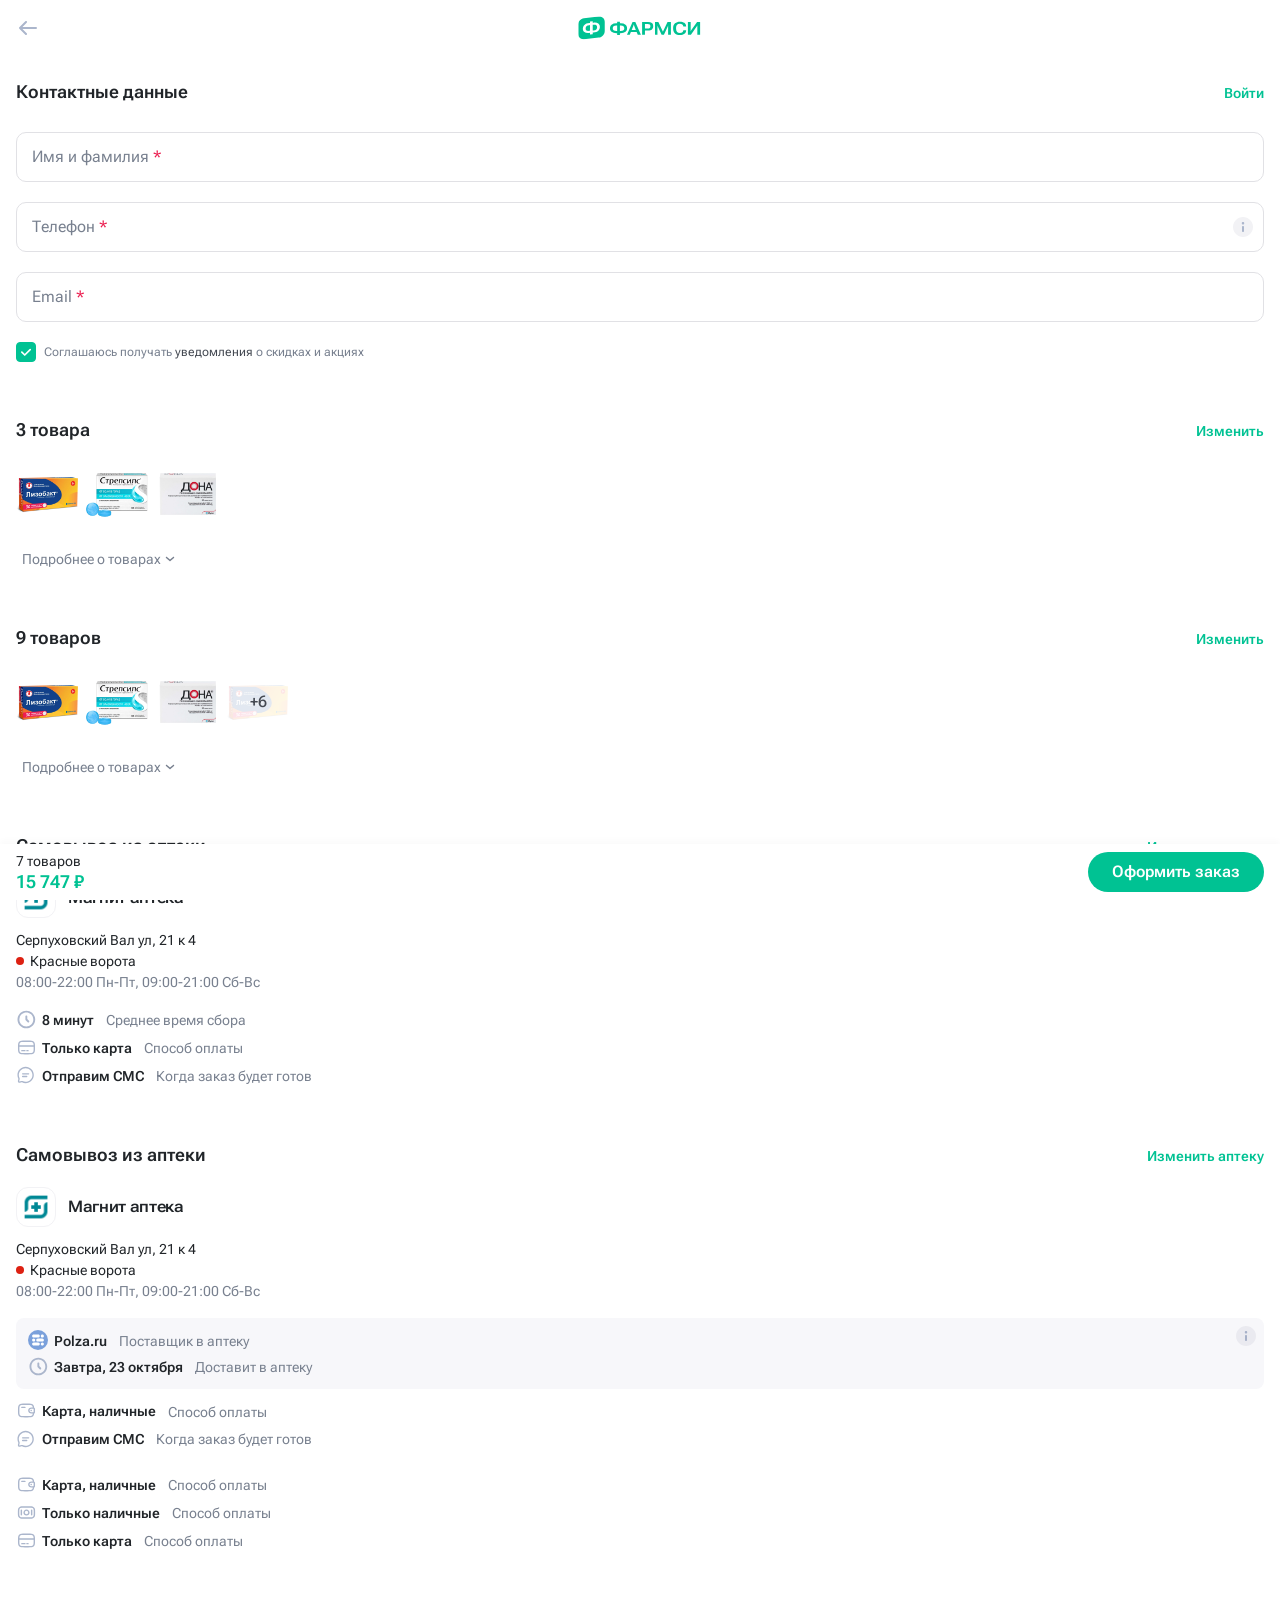
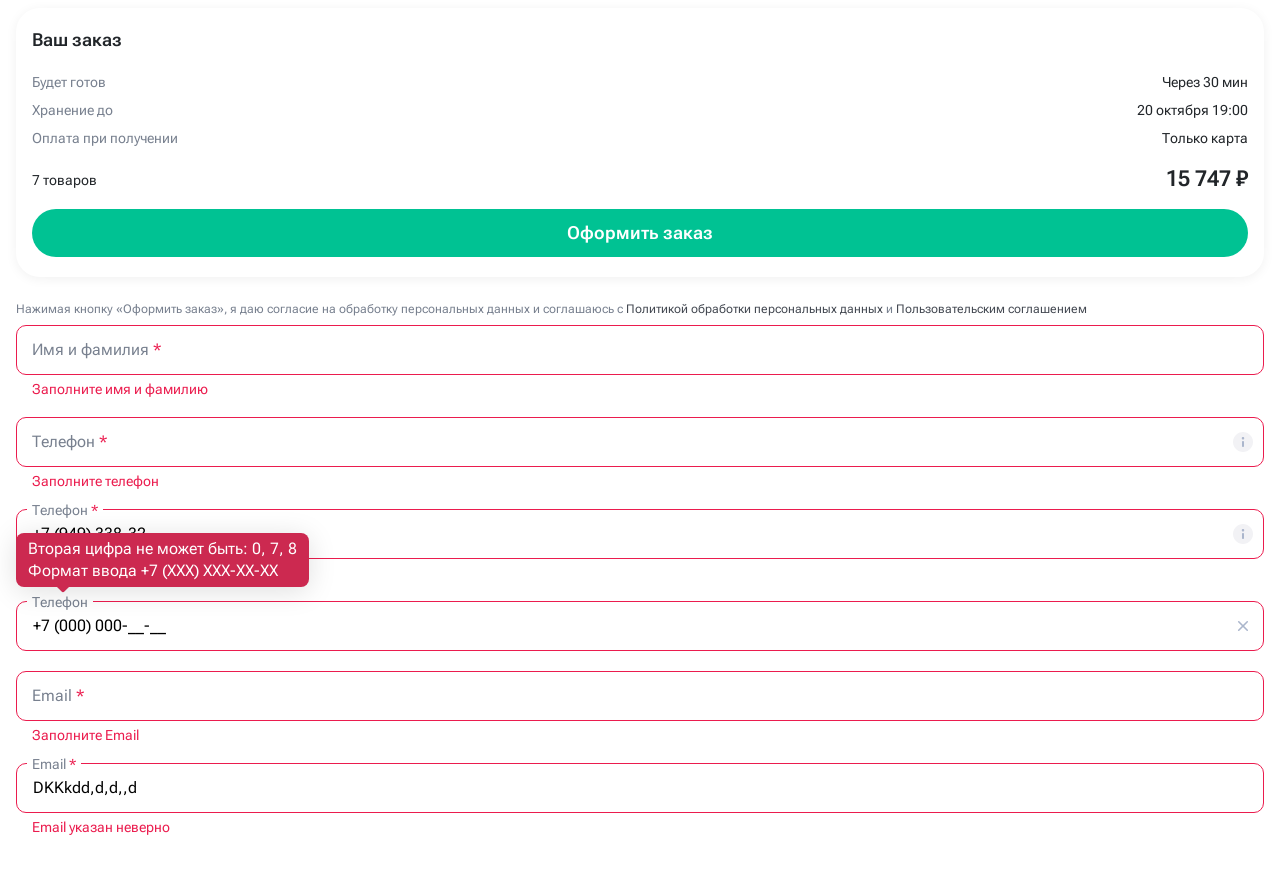
==== commit af41af90: "3-и правки клиента" ====
--- a/3-rd-step.html
+++ b/3-rd-step.html
@@ -23,8 +23,8 @@
 	<link rel="stylesheet" href="https://cdn.jsdelivr.net/npm/swiper@11/swiper-bundle.min.css"/>
 	<link rel="stylesheet" href="https://cdn.jsdelivr.net/npm/@fancyapps/ui@5.0/dist/fancybox/fancybox.css"/>
 	<script src="https://api-maps.yandex.ru/2.1/?apikey=b603dd45-d3d4-4cc6-bc5e-3985d0624e53&lang=ru_RU"></script>
-  <script type="module" crossorigin src="./assets/index-HRQJwU8J.js"></script>
-  <link rel="stylesheet" crossorigin href="./assets/css/index-CKFoMe6J.css">
+  <script type="module" crossorigin src="./assets/index-Bh3W9xfx.js"></script>
+  <link rel="stylesheet" crossorigin href="./assets/css/index-CuvrFl7t.css">
 </head>
 
 <body>
--- a/assets/css/index-CuvrFl7t.css
+++ b/assets/css/index-CuvrFl7t.css
@@ -0,0 +1 @@
+@charset "UTF-8";:root,[data-bs-theme=light]{--bs-blue: #0d6efd;--bs-indigo: #6610f2;--bs-purple: #6f42c1;--bs-pink: #d63384;--bs-red: #dc3545;--bs-orange: #fd7e14;--bs-yellow: #ffc107;--bs-green: #198754;--bs-teal: #20c997;--bs-cyan: #0dcaf0;--bs-black: #000;--bs-white: #fff;--bs-gray: #6c757d;--bs-gray-dark: #343a40;--bs-gray-100: #f8f9fa;--bs-gray-200: #e9ecef;--bs-gray-300: #dee2e6;--bs-gray-400: #ced4da;--bs-gray-500: #adb5bd;--bs-gray-600: #6c757d;--bs-gray-700: #495057;--bs-gray-800: #343a40;--bs-gray-900: #212529;--bs-primary: #0d6efd;--bs-secondary: #6c757d;--bs-success: #198754;--bs-info: #0dcaf0;--bs-warning: #ffc107;--bs-danger: #dc3545;--bs-light: #f8f9fa;--bs-dark: #212529;--bs-primary-rgb: 13, 110, 253;--bs-secondary-rgb: 108, 117, 125;--bs-success-rgb: 25, 135, 84;--bs-info-rgb: 13, 202, 240;--bs-warning-rgb: 255, 193, 7;--bs-danger-rgb: 220, 53, 69;--bs-light-rgb: 248, 249, 250;--bs-dark-rgb: 33, 37, 41;--bs-primary-text-emphasis: #052c65;--bs-secondary-text-emphasis: #2b2f32;--bs-success-text-emphasis: #0a3622;--bs-info-text-emphasis: #055160;--bs-warning-text-emphasis: #664d03;--bs-danger-text-emphasis: #58151c;--bs-light-text-emphasis: #495057;--bs-dark-text-emphasis: #495057;--bs-primary-bg-subtle: #cfe2ff;--bs-secondary-bg-subtle: #e2e3e5;--bs-success-bg-subtle: #d1e7dd;--bs-info-bg-subtle: #cff4fc;--bs-warning-bg-subtle: #fff3cd;--bs-danger-bg-subtle: #f8d7da;--bs-light-bg-subtle: #fcfcfd;--bs-dark-bg-subtle: #ced4da;--bs-primary-border-subtle: #9ec5fe;--bs-secondary-border-subtle: #c4c8cb;--bs-success-border-subtle: #a3cfbb;--bs-info-border-subtle: #9eeaf9;--bs-warning-border-subtle: #ffe69c;--bs-danger-border-subtle: #f1aeb5;--bs-light-border-subtle: #e9ecef;--bs-dark-border-subtle: #adb5bd;--bs-white-rgb: 255, 255, 255;--bs-black-rgb: 0, 0, 0;--bs-font-sans-serif: system-ui, -apple-system, "Segoe UI", Roboto, "Helvetica Neue", "Noto Sans", "Liberation Sans", Arial, sans-serif, "Apple Color Emoji", "Segoe UI Emoji", "Segoe UI Symbol", "Noto Color Emoji";--bs-font-monospace: SFMono-Regular, Menlo, Monaco, Consolas, "Liberation Mono", "Courier New", monospace;--bs-gradient: linear-gradient(180deg, hsla(0, 0%, 100%, .15), hsla(0, 0%, 100%, 0));--bs-body-font-family: var(--bs-font-sans-serif);--bs-body-font-size: 1rem;--bs-body-font-weight: 400;--bs-body-line-height: 1.5;--bs-body-color: #212529;--bs-body-color-rgb: 33, 37, 41;--bs-body-bg: #fff;--bs-body-bg-rgb: 255, 255, 255;--bs-emphasis-color: #000;--bs-emphasis-color-rgb: 0, 0, 0;--bs-secondary-color: rgba(33, 37, 41, .75);--bs-secondary-color-rgb: 33, 37, 41;--bs-secondary-bg: #e9ecef;--bs-secondary-bg-rgb: 233, 236, 239;--bs-tertiary-color: rgba(33, 37, 41, .5);--bs-tertiary-color-rgb: 33, 37, 41;--bs-tertiary-bg: #f8f9fa;--bs-tertiary-bg-rgb: 248, 249, 250;--bs-heading-color: inherit;--bs-link-color: #0d6efd;--bs-link-color-rgb: 13, 110, 253;--bs-link-decoration: underline;--bs-link-hover-color: #0a58ca;--bs-link-hover-color-rgb: 10, 88, 202;--bs-code-color: #d63384;--bs-highlight-bg: #fff3cd;--bs-border-width: 1px;--bs-border-style: solid;--bs-border-color: #dee2e6;--bs-border-color-translucent: rgba(0, 0, 0, .175);--bs-border-radius: .375rem;--bs-border-radius-sm: .25rem;--bs-border-radius-lg: .5rem;--bs-border-radius-xl: 1rem;--bs-border-radius-xxl: 2rem;--bs-border-radius-2xl: var(--bs-border-radius-xxl);--bs-border-radius-pill: 50rem;--bs-box-shadow: 0 .5rem 1rem rgba(0, 0, 0, .15);--bs-box-shadow-sm: 0 .125rem .25rem rgba(0, 0, 0, .075);--bs-box-shadow-lg: 0 1rem 3rem rgba(0, 0, 0, .175);--bs-box-shadow-inset: inset 0 1px 2px rgba(0, 0, 0, .075);--bs-focus-ring-width: .25rem;--bs-focus-ring-opacity: .25;--bs-focus-ring-color: rgba(13, 110, 253, .25);--bs-form-valid-color: #198754;--bs-form-valid-border-color: #198754;--bs-form-invalid-color: #dc3545;--bs-form-invalid-border-color: #dc3545 }[data-bs-theme=dark]{--bs-body-color: #adb5bd;--bs-body-color-rgb: 173, 181, 189;--bs-body-bg: #212529;--bs-body-bg-rgb: 33, 37, 41;--bs-emphasis-color: #fff;--bs-emphasis-color-rgb: 255, 255, 255;--bs-secondary-color: rgba(173, 181, 189, .75);--bs-secondary-color-rgb: 173, 181, 189;--bs-secondary-bg: #343a40;--bs-secondary-bg-rgb: 52, 58, 64;--bs-tertiary-color: rgba(173, 181, 189, .5);--bs-tertiary-color-rgb: 173, 181, 189;--bs-tertiary-bg: #2b3035;--bs-tertiary-bg-rgb: 43, 48, 53;--bs-primary-text-emphasis: #6ea8fe;--bs-secondary-text-emphasis: #a7acb1;--bs-success-text-emphasis: #75b798;--bs-info-text-emphasis: #6edff6;--bs-warning-text-emphasis: #ffda6a;--bs-danger-text-emphasis: #ea868f;--bs-light-text-emphasis: #f8f9fa;--bs-dark-text-emphasis: #dee2e6;--bs-primary-bg-subtle: #031633;--bs-secondary-bg-subtle: #161719;--bs-success-bg-subtle: #051b11;--bs-info-bg-subtle: #032830;--bs-warning-bg-subtle: #332701;--bs-danger-bg-subtle: #2c0b0e;--bs-light-bg-subtle: #343a40;--bs-dark-bg-subtle: #1a1d20;--bs-primary-border-subtle: #084298;--bs-secondary-border-subtle: #41464b;--bs-success-border-subtle: #0f5132;--bs-info-border-subtle: #087990;--bs-warning-border-subtle: #997404;--bs-danger-border-subtle: #842029;--bs-light-border-subtle: #495057;--bs-dark-border-subtle: #343a40;--bs-heading-color: inherit;--bs-link-color: #6ea8fe;--bs-link-hover-color: #8bb9fe;--bs-link-color-rgb: 110, 168, 254;--bs-link-hover-color-rgb: 139, 185, 254;--bs-code-color: #e685b5;--bs-border-color: #495057;--bs-border-color-translucent: hsla(0, 0%, 100%, .15);--bs-form-valid-color: #75b798;--bs-form-valid-border-color: #75b798;--bs-form-invalid-color: #ea868f;--bs-form-invalid-border-color: #ea868f;color-scheme:dark}.container,.container-fluid,.container-lg,.container-md,.container-sm,.container-xl,.container-xxl{--bs-gutter-x: 2rem;--bs-gutter-y: 0;margin-left:auto;margin-right:auto;padding-left:calc(var(--bs-gutter-x) * .5);padding-right:calc(var(--bs-gutter-x) * .5);width:100%}.section:not(:last-child){margin:0 0 56px}.section--margin--small:not(:last-child){margin:0 0 36px}.find-section__link:not([disabled]):hover{background-color:var(--bg-light);transition:all .3s}.title:not(:last-child){margin:0 0 24px}.title--margin--small:not(:last-child){margin:0 0 6px}.title{font-size:22px;line-height:1.27;font-weight:600;letter-spacing:-.44px;font-variation-settings:"wdth" 120,"GRAD" 0,"slnt" 0,"XTRA" 468,"XOPQ" 96,"YOPQ" 79,"YTLC" 514,"YTUC" 712,"YTAS" 750,"YTDE" -203,"YTFI" 738}.font-primary{color:#00c293}:root{--primary-color: #00c293;--primary-hover-color: #00b88b;--secondary-color: #78808f;--red-color: #eb1c4e;--icon-default: #abb6cc;--border-color: #f2f2f5;--bg-light: #f7f7fa;--text-dark: #444952;--default-radius: 24px;--box-shadow: 0px 12px 28px rgba(0, 0, 0, .06);--safe-area-bottom-height: 0;--site-fixed-tab-bar-height: 0 }*,:after,:before{-webkit-box-sizing:inherit;box-sizing:inherit}html{-webkit-box-sizing:border-box;box-sizing:border-box;font-family:Roboto Flex,sans-serif!important;font-size:16px;line-height:24px;min-height:100vh;position:relative;scroll-behavior:smooth}body{-webkit-font-smoothing:antialiased;-webkit-text-decoration-skip:objects;text-decoration-skip:objects;-webkit-text-size-adjust:100%;-moz-text-size-adjust:100%;-ms-text-size-adjust:100%;text-size-adjust:100%;-webkit-tap-highlight-color:transparent;margin:0;padding:0;position:relative;text-rendering:optimizeLegibility}.main{padding:18px 0 56px;overflow:hidden}a{text-decoration:none}p{margin:0}button{border:none;background-color:unset}.button{width:fit-content;padding:8px 28px;background-color:var(--bg-light);font-size:18px;font-weight:600;line-height:32px;border-radius:99px;max-width:100%;align-items:center;border:none;display:flex;justify-content:center;gap:4px;transition:.2s;box-sizing:border-box;white-space:nowrap}.button:disabled{background-color:#f2f2f5!important;color:var(--icon-default)!important}.button:active{background-color:var(--border-color)}.button--loading{position:relative;color:transparent!important;pointer-events:none;-webkit-user-select:none;user-select:none}.button--loading:after{content:"";position:absolute;top:0;right:0;left:0;bottom:0;width:24px;height:24px;margin:auto;border:2px solid #fff;border-bottom-color:transparent;border-radius:50%;box-sizing:border-box;animation:rotation 1s linear infinite}.button-primary{border-radius:99px;background-color:var(--primary-color);color:#fff;font-weight:600}.button-primary:active{background-color:var(--primary-hover-color)}.button-red{background-color:var(--red-color);color:#fff}.button-red:active{background-color:var(--red-hover-color)}.button-hero{padding:14px 24px;font-size:16px;border-radius:100px;background-color:var(--primary-color);color:#fff;font-weight:600}.button-solid{font-weight:500;color:#000;background-color:#f7f7fa;border-radius:100px}.button-solid:not([disabled]):hover{background:var(--border-color);color:#000}.button-secondary{border-radius:99px;color:var(--primary-color);background-color:#00c29314}.button-secondary:not([disabled]):hover{background-color:#00c2931f;color:var(--primary-color)}.button--flat--left{border-bottom-left-radius:0;border-top-left-radius:0}.button-middle{font-size:16px;padding:14px 24px}.button-border{min-width:133px;color:var(--primary-color);border:2px solid var(--primary-color);background-color:unset;white-space:nowrap;border-radius:99px}.button-border svg{width:24px;height:24px;stroke-width:2px;margin-left:8px;stroke:var(--primary-color);transition:.3s}.button-border svg path{stroke:var(--primary-color);transition:.3s}.button-border:hover{background-color:transparent;color:var(--primary-hover-color);border:2px solid var(--primary-hover-color)}.button-border:hover svg{stroke:var(--primary-hover-color)}.button-border:hover svg path{stroke:var(--primary-hover-color)}.button-border.button--loading:after{border-color:var(--primary-hover-color) var(--primary-hover-color) transparent}.button span{white-space:nowrap;overflow:hidden;text-overflow:ellipsis}.button svg{width:22px;height:22px;fill:none}.form-floating textarea{position:relative;max-height:350px;min-height:144px!important;background-image:url(../images/textarea-BCIi4lM9.svg)!important;background-repeat:no-repeat!important;background-position:right bottom!important;background-size:20px}.form-floating textarea::-webkit-resizer{display:none!important}.form-floating label{display:inline;top:16px;left:12px;padding:0 4px;color:var(--secondary-color);font-size:16px;font-weight:400;line-height:24px;transition:.1s;transform-origin:0 50%;height:fit-content;background-color:#fff}.form-floating .form-control{--bs-form-valid-color: #000;--bs-form-valid-border-color: #000;--bs-form-invalid-color: var(--red-color);--bs-form-invalid-border-color: var(--red-color);padding:18px 16px!important;font-size:16px;border:1px solid #E1E1E5;border-radius:10px;box-shadow:none!important;outline:none!important;min-height:58px}.form-floating .form-control:hover{border:1px solid var(--icon-default)}.form-floating .form-control:focus{border-color:#000}.form-floating .form-control:focus~label{color:var(--secondary-color);font-size:14px;transform:translateY(-29px)}.form-floating .form-control:not(:placeholder-shown)~label{color:var(--secondary-color);font-size:14px;transform:translateY(-29px)}.form-check{position:relative;display:flex;gap:12px;padding:0;margin:0}.form-check-input{position:relative;width:20px;height:20px;padding:0;margin:0!important;border-color:#cdd3e0;border-radius:4px;background-size:10px;background-position:50% 55%}.form-check-input:active{filter:unset}.form-check-input:checked{background-color:var(--primary-color);border-color:var(--primary-color)}.form-check-input:checked[type=checkbox]{background-image:url(../images/check-white-oDz8ddbV.svg);background-size:12px}.form-check-input:focus{box-shadow:none}.form-check-input:focus:checked{border-color:var(--primary-color)}.form-check-input:focus:not(:checked){border-color:#e1e1e5}.form-check-label{padding:0;margin:0;font-size:14px;font-weight:400;line-height:20px;-webkit-user-select:none;user-select:none}@-webkit-keyframes spinner{0%{-webkit-transform:rotate(0deg);transform:rotate(0)}to{-webkit-transform:rotate(1turn);transform:rotate(1turn)}}@keyframes spinner{0%{-webkit-transform:rotate(0deg);transform:rotate(0)}to{-webkit-transform:rotate(1turn);transform:rotate(1turn)}}@-webkit-keyframes fade-in{0%{opacity:0}to{opacity:1}}@keyframes fade-in{0%{opacity:0}to{opacity:1}}@-webkit-keyframes fade-in-bottom{0%{opacity:0;-webkit-transform:translateY(50px);transform:translateY(50px)}to{opacity:1;-webkit-transform:translateY(0);transform:translateY(0)}}@keyframes fade-in-bottom{0%{opacity:0;-webkit-transform:translateY(50px);transform:translateY(50px)}to{opacity:1;-webkit-transform:translateY(0);transform:translateY(0)}}@-webkit-keyframes fade-in-left{0%{opacity:0;-webkit-transform:translateX(-50px);transform:translate(-50px)}to{opacity:1;-webkit-transform:translateX(0);transform:translate(0)}}@keyframes fade-in-left{0%{opacity:0;-webkit-transform:translateX(-50px);transform:translate(-50px)}to{opacity:1;-webkit-transform:translateX(0);transform:translate(0)}}@-webkit-keyframes fade-in-right{0%{opacity:0;-webkit-transform:translateX(50px);transform:translate(50px)}to{opacity:1;-webkit-transform:translateX(0);transform:translate(0)}}@keyframes fade-in-right{0%{opacity:0;-webkit-transform:translateX(50px);transform:translate(50px)}to{opacity:1;-webkit-transform:translateX(0);transform:translate(0)}}@-webkit-keyframes rotation{0%{-webkit-transform:rotate(0deg);transform:rotate(0)}to{-webkit-transform:rotate(1turn);transform:rotate(1turn)}}@keyframes rotation{0%{-webkit-transform:rotate(0deg);transform:rotate(0)}to{-webkit-transform:rotate(1turn);transform:rotate(1turn)}}body{font-family:Roboto Flex,sans-serif!important}ul,ol,li{list-style:none;margin:0;padding:0}.ordered-list{list-style-type:decimal;padding:0;font-size:14px}.ordered-list li{list-style-type:decimal;margin-left:20px;color:var(--text-dark)}.unordered-list{font-size:12px;padding:0;margin-left:6px;list-style:none}.unordered-list li{position:relative;color:var(--secondary-color);padding-left:14px;margin-left:0;line-height:18px}.unordered-list li:before{content:"•";color:var(--secondary-color);position:absolute;left:0}.unordered-list li:not(:last-child){margin-bottom:4px}a{color:#000;text-decoration:none}.container,.container-fluid,.container-lg,.container-md,.container-sm,.container-xl,.container-xxl{--bs-gutter-x: 2rem;--bs-gutter-y: 0;margin-left:auto;margin-right:auto;padding-left:calc(var(--bs-gutter-x) * .5);padding-right:calc(var(--bs-gutter-x) * .5);width:100%;max-width:unset!important}.container-fluid{padding:0}.title{margin:0;font-weight:700;font-size:22px;line-height:28px;letter-spacing:-.02em}.title:not(:last-child){margin-bottom:12px}.subtitle{margin:0;font-weight:600;font-size:22px;line-height:28px;letter-spacing:-.02em;font-variation-settings:"wdth" 120,"GRAD" 0,"slnt" 0,"XTRA" 468,"XOPQ" 96,"YOPQ" 79,"YTLC" 514,"YTUC" 712,"YTAS" 750,"YTDE" -203,"YTFI" 738}.subtitle:not(:last-child){margin-bottom:26px}.switcher{display:flex;align-items:center;justify-content:center;color:#00c293;border-radius:99px;padding:6px 8px 7px 14px;background-color:#ebfaf6}.switcher label{font-size:14px;font-weight:600;line-height:22px;margin-right:9px;-webkit-user-select:none;user-select:none}.switcher input[type=checkbox].switch{--active: var(--primary-color);--active-inner: #fff;--focus: 2px rgba(0, 194, 147, .3);--border: #fff;--border-hover: unset;--background: #ABB6CC;--disabled: #F6F8FF;--disabled-inner: #E1E6F9;-webkit-appearance:none;-moz-appearance:none;width:27px;height:16px;outline:none;display:inline-block;vertical-align:top;position:relative;margin:0;cursor:pointer;background:var(--b, var(--background));transition:background .3s,border-color .3s,box-shadow .2s;border-radius:11px}.switcher input[type=checkbox].switch:after{content:"";box-sizing:border-box;display:block;position:absolute;transition:.3s,opacity var(--d-o, .2s);left:0;top:0;margin:2px;border-radius:50%;width:12px;height:12px;background:var(--ab, var(--border));transform:translate(var(--x, 0))}.switcher input[type=checkbox].switch:checked{--b: var(--active);--bc: var(--active);--d-o: .3s;--d-t: .6s;--d-t-e: cubic-bezier(.2, .85, .32, 1.2);--ab: var(--active-inner);--x: 11px}.switcher input[type=checkbox].switch:disabled{--b: var(--disabled);cursor:not-allowed;opacity:.9}.switcher input[type=checkbox].switch:disabled:checked{--b: var(--disabled-inner);--bc: var(--border)}.switcher input[type=checkbox].switch:disabled+label{cursor:not-allowed}.switcher input[type=checkbox].switch:disabled:not(:checked):after{opacity:.6}.switcher input[type=checkbox].switch:hover:not(:checked):not(:disabled){--bc: var(--border-hover)}.switcher input[type=checkbox].switch:not(.switch){width:21px}.switcher input[type=checkbox].switch:not(.switch):after{opacity:var(--o, 0)}.switcher input[type=checkbox].switch:not(.switch):checked{--o: 1}.switcher input[type=checkbox].switch+label{font-size:14px;line-height:21px;display:inline-block;vertical-align:top;cursor:pointer;margin-left:4px}.header__top{padding:12px 0 0}.header__logo{object-fit:contain}.header__search{width:100%}.location__current{display:flex;align-items:center;gap:4px;font-size:12px;line-height:16px;color:#78808f}.location__icon{flex-shrink:0;width:16px;height:16px;display:block}.header__fixed{position:sticky;top:0;width:100%;z-index:10;padding:8px 0;background:#fff}.header__fixed.is-active{box-shadow:0 4px 6px #00000005;z-index:100}.footer{padding:28px 16px 105px;border-radius:24px 24px 0 0;background:#f7f7fa}.footer__top-title{color:#000;font-size:22px;line-height:28px;font-weight:600;letter-spacing:-.44px}.footer__top-subtitle{font-size:14px;line-height:18px;color:#444952;margin:8px 0 0;min-height:36px}@media screen and (max-width: 500px){.footer__top-subtitle{max-width:185px}}.footer__policy{font-size:12px;line-height:16px;color:#78808f;margin:16px 0 0}.footer__policy-link{color:#444952}.footer__middle{margin:32px 0 0}.footer__title{padding:10px 0;color:#000;font-weight:600;font-size:16px;line-height:24px;display:flex;justify-content:space-between;gap:10px}.footer__title:hover{cursor:pointer}.footer__title:after{content:"";height:12px;width:12px;flex-shrink:0;border-left:2px solid var(--icon-default);border-top:2px solid var(--icon-default);transform:rotate(-135deg);transition:all .3s;margin-top:5px}.footer__list.is-active .footer__title:after{transform:rotate(45deg);margin-top:10px}.footer__items{padding:0 0 12px;display:none}.footer__link{font-size:14px;color:#444952;display:flex;align-items:flex-start}.footer__link+.footer__link{margin:8px 0 0}.footer__number{font-size:20px;color:#000;font-weight:600;line-height:24px;letter-spacing:-.4px}.socials{gap:6px;display:flex;align-items:center;margin:16px 0 0}.socials__link{display:flex;width:40px;height:40px}.socials__icon{width:100%;height:100%}.footer__bottom{margin:40px 0 0}.footer__text{display:flex;flex-direction:column;gap:16px;font-size:14px;color:#78808f;font-weight:400;line-height:18px}.footer__info{margin:32px 0 0}.footer__top{position:relative}.footer__top-image{position:absolute;right:0;top:-10px}.nav{position:fixed;bottom:0;left:0;z-index:100;height:fit-content;width:100%;background:#fff;padding:8px 0 0}.nav__list{list-style:none;display:grid;grid-template-columns:repeat(5,minmax(0,1fr));padding:0;margin:0}.nav-list__link{display:flex;flex-direction:column;align-items:center;justify-content:center;padding:0;position:relative}.nav-link__header{position:relative;display:flex;align-items:center}.nav-link__counter{position:absolute;width:18px;height:18px;right:-7px;top:-2px;display:flex;align-items:flex-start;justify-content:center;font-weight:600;font-size:11px;line-height:20px;color:#fff;border-radius:50%;background:#eb1c4e}.nav-link__icon{width:24px;height:24px;stroke:#abb6cc}.nav-link--active .nav-link__icon{stroke:#00c293}.nav-link--active svg path{fill:#00c293}.nav-link--active .nav-link__label{color:#00c293}.nav-link__label{height:24px;display:flex;align-items:center;justify-content:center;text-align:center;font-size:12px;letter-spacing:-.24px;color:#78808f}.nav__menu{width:100%}.scroll-up{-webkit-box-align:center;-ms-flex-align:center;-webkit-box-pack:center;-ms-flex-pack:center;align-items:center;background-color:#fff;border-radius:50%;bottom:76px;-webkit-box-shadow:var(--box-shadow);box-shadow:var(--box-shadow);cursor:pointer;display:-webkit-box;display:-ms-flexbox;display:flex;height:48px;width:48px;justify-content:center;position:fixed;right:16px;z-index:30}.scroll-up--hidden{opacity:0;visibility:hidden}.scroll-up--hidden,.scroll-up--hidden.is-active{-webkit-transition:all .3s;-o-transition:all .3s;transition:all .3s}.scroll-up--hidden.is-active{opacity:1;visibility:visible}.has-hover .scroll-up:not([disabled]):hover .scroll-up__icon{stroke:var(--primary-color)}.scroll-up__icon{-webkit-box-flex:0;stroke:var(--icon-default);stroke-width:2px;-ms-flex:0 0 24px;flex:0 0 24px;height:24px;-webkit-transition:all .3s;-o-transition:all .3s;transition:all .3s;width:24px}.banner{height:100%;position:relative;width:100%;margin:0;padding:0;display:flex;align-items:center;justify-content:center}.banner__grid{display:flex}@media screen and (max-width: 700px){.banner__grid{grid-template-columns:minmax(0,1fr)}}.banner a{display:flex;align-items:center;justify-content:center}.banner img:not(.banner__product-image){width:100%;height:100%;object-fit:cover;border-radius:16px}.banner--small{height:122px}.banner--full{grid-column:1/-1}.banner__advertising{position:absolute;right:4px;top:4px}.banner>a{display:flex;width:100%;height:100%}.banner__product{flex-direction:column;background-color:#f7f7fa;padding:16px 24px 24px}.banner__product-tab{position:absolute;top:4px;left:4px}.banner__product-image{width:208px;height:208px}.banner__product-image-wrapper{z-index:1;position:relative}.banner__product-image-wrapper:before{z-index:-1;position:absolute;top:50%;left:50%;transform:translate3d(-50%,-50%,0);content:"";width:142px;height:142px;border-radius:100px;display:block;background-color:#f90}.banner__product-info{width:100%;margin-bottom:20px}.banner__product-name{font-size:16px;font-weight:400;line-height:18px;margin-bottom:12px}.banner__product-text{font-size:10px;font-weight:400;line-height:14px;background-color:#fff;text-transform:uppercase;color:var(--secondary-color);padding:6px 8px 4px}.banner__product-bottom{display:flex;width:100%;justify-content:space-between;align-items:center}.banner__product-price{font-size:18px;font-weight:600;line-height:24px;font-variation-settings:"wdth" 148,"GRAD" 0,"slnt" 0,"XTRA" 468,"XOPQ" 96,"YOPQ" 79,"YTLC" 514,"YTUC" 712,"YTAS" 750,"YTDE" -203,"YTFI" 738}body .tooltip{--bs-tooltip-max-width: 186px;--bs-border-radius: 8px;--bs-tooltip-padding-y: 5px;--bs-tooltip-padding-x: 12px;--bs-emphasis-color: rgba(0, 0, 0, .9);font-family:Roboto Flex,sans-serif;font-size:16px;line-height:22px}body .bs-tooltip-auto[data-popper-placement^=top] .tooltip-arrow:before,body .bs-tooltip-top .tooltip-arrow:before{background:url([data-uri]);border:none;height:6px;top:0;width:12px}.tooltip{--bs-tooltip-zindex: 90;--bs-tooltip-max-width: 200px;--bs-tooltip-padding-x: .5rem;--bs-tooltip-padding-y: .25rem;--bs-tooltip-margin: ;--bs-tooltip-font-size: .875rem;--bs-tooltip-color: var(--bs-body-bg);--bs-tooltip-bg: var(--bs-emphasis-color);--bs-tooltip-border-radius: var(--bs-border-radius);--bs-tooltip-opacity: .9;--bs-tooltip-arrow-width: .8rem;--bs-tooltip-arrow-height: .4rem;word-wrap:break-word;display:block;font-family:var(--bs-font-sans-serif);font-size:var(--bs-tooltip-font-size);font-style:normal;font-weight:400;letter-spacing:normal;line-break:auto;line-height:1.5;margin:var(--bs-tooltip-margin);opacity:0;text-align:left;text-align:start;text-decoration:none;text-shadow:none;text-transform:none;white-space:normal;word-break:normal;word-spacing:normal;z-index:var(--bs-tooltip-zindex)}.tooltip.show{opacity:var(--bs-tooltip-opacity)}.tooltip .tooltip-arrow{display:block;height:var(--bs-tooltip-arrow-height);width:var(--bs-tooltip-arrow-width)}.tooltip .tooltip-arrow:before{border-color:transparent;border-style:solid;content:"";position:absolute}.bs-tooltip-auto[data-popper-placement^=top] .tooltip-arrow,.bs-tooltip-top .tooltip-arrow{bottom:calc(var(--bs-tooltip-arrow-height) * -1)}.bs-tooltip-auto[data-popper-placement^=top] .tooltip-arrow:before,.bs-tooltip-top .tooltip-arrow:before{border-top-color:var(--bs-tooltip-bg);border-width:var(--bs-tooltip-arrow-height) calc(var(--bs-tooltip-arrow-width) * .5) 0;top:-1px}.bs-tooltip-auto[data-popper-placement^=right] .tooltip-arrow,.bs-tooltip-end .tooltip-arrow{height:var(--bs-tooltip-arrow-width);left:calc(var(--bs-tooltip-arrow-height) * -1);width:var(--bs-tooltip-arrow-height)}.bs-tooltip-auto[data-popper-placement^=right] .tooltip-arrow:before,.bs-tooltip-end .tooltip-arrow:before{border-right-color:var(--bs-tooltip-bg);border-width:calc(var(--bs-tooltip-arrow-width) * .5) var(--bs-tooltip-arrow-height) calc(var(--bs-tooltip-arrow-width) * .5) 0;right:-1px}.bs-tooltip-auto[data-popper-placement^=bottom] .tooltip-arrow,.bs-tooltip-bottom .tooltip-arrow{top:calc(var(--bs-tooltip-arrow-height) * -1)}.bs-tooltip-auto[data-popper-placement^=bottom] .tooltip-arrow:before,.bs-tooltip-bottom .tooltip-arrow:before{border-bottom-color:var(--bs-tooltip-bg);border-width:0 calc(var(--bs-tooltip-arrow-width) * .5) var(--bs-tooltip-arrow-height);bottom:-1px}.bs-tooltip-auto[data-popper-placement^=left] .tooltip-arrow,.bs-tooltip-start .tooltip-arrow{height:var(--bs-tooltip-arrow-width);right:calc(var(--bs-tooltip-arrow-height) * -1);width:var(--bs-tooltip-arrow-height)}.bs-tooltip-auto[data-popper-placement^=left] .tooltip-arrow:before,.bs-tooltip-start .tooltip-arrow:before{border-left-color:var(--bs-tooltip-bg);border-width:calc(var(--bs-tooltip-arrow-width) * .5) 0 calc(var(--bs-tooltip-arrow-width) * .5) var(--bs-tooltip-arrow-height);left:-1px}.tooltip-inner{background-color:var(--bs-tooltip-bg);border-radius:var(--bs-tooltip-border-radius);color:var(--bs-tooltip-color);max-width:var(--bs-tooltip-max-width);padding:var(--bs-tooltip-padding-y) var(--bs-tooltip-padding-x);text-align:center}.big__input{background-color:#f7f7fa;border:2px solid transparent;border-radius:99px;color:#000;font-size:14px;height:40px;line-height:40px;padding:0 16px;-webkit-transition:all .3s;-o-transition:all .3s;transition:all .3s;width:100%}.big__input::-webkit-input-placeholder{color:var(--secondary-color)}.big__input::-moz-placeholder{color:var(--secondary-color)}.big__input:-ms-input-placeholder{color:var(--secondary-color)}.big__input::-ms-input-placeholder{color:var(--secondary-color)}.big__input::placeholder{color:var(--secondary-color)}.big__input:focus{outline:none}.big__input:active,.big__input:focus{background-color:#fff;border-color:var(--primary-color)}.big__input:active~.search__icon,.big__input:focus~.search__icon{stroke:var(--primary-color)}.big__input--white{background-color:#fff}.big__input--flat--right{border-bottom-right-radius:0;border-top-right-radius:0}.has-hover .form-group:not([disabled]):hover .big__input{background-color:#fff}.search{position:relative;z-index:5}.search__form{width:100%}.has-hover .search__form:not([disabled]):hover{-webkit-filter:drop-shadow(0 8px 10px rgba(0,0,0,.04))}.has-hover .search__form:not([disabled]):hover .search__input{background-color:#fff}.search__input{padding:0 44px}.search__icon{fill:none;stroke:var(--icon-default);stroke-width:2px;bottom:0;height:20px;left:16px;margin:auto 0;position:absolute;top:0;width:20px}.search__loading{fill:none;-webkit-animation:spinner 1.4s linear infinite;animation:spinner 1.4s linear infinite;-webkit-transition:all .3s;-o-transition:all .3s;transition:all .3s}.search__clear,.search__loading{bottom:0;display:none;height:24px;margin:auto;padding:0;position:absolute;right:18px;top:0;width:24px}.search__clear{background-color:transparent;border:none}.search__clear:after,.search__clear:before{background-color:var(--icon-default);bottom:0;content:"";height:2px;left:0;margin:auto;position:absolute;right:0;top:0;width:18px}.search__clear:after{-webkit-transform:rotate(45deg);-ms-transform:rotate(45deg);transform:rotate(45deg)}.search__clear:before{-webkit-transform:rotate(-45deg);-ms-transform:rotate(-45deg);transform:rotate(-45deg)}.has-hover .search__clear:not([disabled]):hover:after,.has-hover .search__clear:not([disabled]):hover:before{background-color:var(--secondary-color)}.search__backdrop{background-color:#15141580;bottom:0;display:none;left:0;position:fixed;right:0;top:0;z-index:-1}.advertising__text{background:#fffc;border-radius:99px;color:#444952;cursor:pointer;font-size:.75rem;line-height:1.375rem;padding:3px 12px;display:flex;align-items:center;justify-content:center;width:62px;height:24px;box-sizing:border-box}.advertising__text--purple{background-color:#867fff;color:#fff}.advertising__block{position:absolute;right:-4px;top:calc(100% + 10px);z-index:2;padding:16px;border-radius:16px;width:275px;box-sizing:border-box;background-color:#fff;-webkit-box-shadow:var(--box-shadow);box-shadow:var(--box-shadow);opacity:0;visibility:hidden;-webkit-transition:all .3s;-o-transition:all .3s;transition:all .3s}.advertising__block.is-active{visibility:visible;opacity:1}.advertising__block:after{content:"";height:calc(100% + 20px);left:0;position:absolute;top:0;width:100%}.advertising__title{color:#000;font-size:16px;font-weight:600;line-height:1.25}.advertising__subtitle{color:#444952;font-size:14px;font-weight:400;line-height:1.28}.advertising__subtitle:not(:last-child){margin-bottom:.75rem}.advertising__link{-webkit-box-align:center;-ms-flex-align:center;align-items:center;color:var(--primary-color);display:-ms-inline-flexbox;display:inline-flex;font-size:.875rem;font-weight:600;line-height:1.25rem;margin:0;position:relative;z-index:2}.advertising__link:not(:last-child){margin-bottom:12px}.advertising__link--complete{display:inline-flex}.advertising__link--complete:not(.show){width:0;height:0;visibility:hidden}.advertising__link.js-copy{margin-bottom:0!important}.advertising__link:not([disabled]):hover{color:var(--primary-hover-color)}.advertising__block--active{opacity:1;-webkit-transition:all .3s;-o-transition:all .3s;transition:all .3s;visibility:visible}.advertising__icon{-webkit-box-flex:0;background-position:50%;background-repeat:no-repeat;display:inline-block;-ms-flex:0 0 20px;flex:0 0 20px;height:20px;margin-right:6px;width:20px}.advertising__icon--earth{background-image:url(../images/Earth-BMClyd3k.svg)}.advertising__icon--copy{background-image:url(../images/copy-TVJkDdhA.svg)}.advertising__icon--checked{background-image:url(../images/check-CWYOUcHU.svg)}.advertising__header{display:flex;align-items:center;gap:10px;justify-content:space-between;margin-bottom:8px}.advertising__close{z-index:10;width:12px;height:12px;flex-shrink:0;position:relative}.advertising__close:before,.advertising__close:after{content:"";width:100%;height:2px;display:block;border-radius:6px;background-color:#abb6cc;position:absolute;left:0;top:5px}.advertising__close:before{transform:rotate(45deg)}.advertising__close:after{transform:rotate(-45deg)}.toast{box-sizing:border-box;z-index:1066;--bs-toast-max-width: 355px;--bs-toast-bg: rgba(0, 0, 0, .8);--bs-toast-border-radius: 24px;--bs-toast-padding-x: 12px;--bs-toast-padding-y: 12px;bottom:68px;position:fixed;left:16px;width:calc(100vw - 32px)}.toast.showing{opacity:0}.toast:not(.show){display:none}.toast.hide{display:none}.toast-body{display:flex;align-items:center;justify-content:space-between;border-radius:20px;padding:6px 8px 6px 6px;min-height:64px}.toast-image{border-radius:15px;display:inline-block;margin-right:12px;background:#fff;object-fit:contain}.toast-content{gap:20px;justify-content:space-between;flex-grow:1}.toast-text{font-size:14px;line-height:1.2}.toast-button{padding:6px 16px;color:#00c293;display:block;background-color:unset;border-radius:100px;font-weight:400}.toast-button:not([disabled]):active,.toast-button:not([disabled]):hover{background-color:#4f4f4f;color:#00c293}:root{--primary-color: #00c293;--primary-hover-color: #00b88b;--secondary-color: #78808f;--red-color: #eb1c4e;--red-hover-color: #E01B4A;--icon-default: #abb6cc;--border-color: #f2f2f5;--bg-light: #f7f7fa;--text-dark: #444952;--default-radius: 24px;--box-shadow: 0px 12px 28px rgba(0, 0, 0, .06);--safe-area-bottom-height: 0;--site-fixed-tab-bar-height: 0}@font-face{font-family:swiper-icons;font-style:normal;font-weight:400;src:url(data:application/font-woff;charset=utf-8;base64,\ [base64]//wADZ2x5ZgAAAywAAADMAAAD2MHtryVoZWFkAAABbAAAADAAAAA2E2+eoWhoZWEAAAGcAAAAHwAAACQC9gDzaG10eAAAAigAAAAZAAAArgJkABFsb2NhAAAC0AAAAFoAAABaFQAUGG1heHAAAAG8AAAAHwAAACAAcABAbmFtZQAAA/gAAAE5AAACXvFdBwlwb3N0AAAFNAAAAGIAAACE5s74hXjaY2BkYGAAYpf5Hu/j+W2+MnAzMYDAzaX6QjD6/4//Bxj5GA8AuRwMYGkAPywL13jaY2BkYGA88P8Agx4j+/8fQDYfA1AEBWgDAIB2BOoAeNpjYGRgYNBh4GdgYgABEMnIABJzYNADCQAACWgAsQB42mNgYfzCOIGBlYGB0YcxjYGBwR1Kf2WQZGhhYGBiYGVmgAFGBiQQkOaawtDAoMBQxXjg/wEGPcYDDA4wNUA2CCgwsAAAO4EL6gAAeNpj2M0gyAACqxgGNWBkZ2D4/wMA+xkDdgAAAHjaY2BgYGaAYBkGRgYQiAHyGMF8FgYHIM3DwMHABGQrMOgyWDLEM1T9/w8UBfEMgLzE////P/5//f/V/xv+r4eaAAeMbAxwIUYmIMHEgKYAYjUcsDAwsLKxc3BycfPw8jEQA/[base64]/uznmfPFBNODM2K7MTQ45YEAZqGP81AmGGcF3iPqOop0r1SPTaTbVkfUe4HXj97wYE+yNwWYxwWu4v1ugWHgo3S1XdZEVqWM7ET0cfnLGxWfkgR42o2PvWrDMBSFj/IHLaF0zKjRgdiVMwScNRAoWUoH78Y2icB/yIY09An6AH2Bdu/UB+yxopYshQiEvnvu0dURgDt8QeC8PDw7Fpji3fEA4z/PEJ6YOB5hKh4dj3EvXhxPqH/SKUY3rJ7srZ4FZnh1PMAtPhwP6fl2PMJMPDgeQ4rY8YT6Gzao0eAEA409DuggmTnFnOcSCiEiLMgxCiTI6Cq5DZUd3Qmp10vO0LaLTd2cjN4fOumlc7lUYbSQcZFkutRG7g6JKZKy0RmdLY680CDnEJ+UMkpFFe1RN7nxdVpXrC4aTtnaurOnYercZg2YVmLN/d/gczfEimrE/fs/bOuq29Zmn8tloORaXgZgGa78yO9/cnXm2BpaGvq25Dv9S4E9+5SIc9PqupJKhYFSSl47+Qcr1mYNAAAAeNptw0cKwkAAAMDZJA8Q7OUJvkLsPfZ6zFVERPy8qHh2YER+3i/BP83vIBLLySsoKimrqKqpa2hp6+jq6RsYGhmbmJqZSy0sraxtbO3sHRydnEMU4uR6yx7JJXveP7WrDycAAAAAAAH//wACeNpjYGRgYOABYhkgZgJCZgZNBkYGLQZtIJsFLMYAAAw3ALgAeNolizEKgDAQBCchRbC2sFER0YD6qVQiBCv/H9ezGI6Z5XBAw8CBK/m5iQQVauVbXLnOrMZv2oLdKFa8Pjuru2hJzGabmOSLzNMzvutpB3N42mNgZGBg4GKQYzBhYMxJLMlj4GBgAYow/P/PAJJhLM6sSoWKfWCAAwDAjgbRAAB42mNgYGBkAIIbCZo5IPrmUn0hGA0AO8EFTQAA) format("woff")}:root{--swiper-theme-color: #007aff }.slider__button{display:flex;justify-content:center}.swiper,swiper-container{display:block;list-style:none;overflow:hidden;padding-left:16px;padding-right:16px;margin-left:-20px;margin-right:-20px;position:relative;user-focus:none;z-index:1}.swiper .swiper-scrollbar-show,swiper-container .swiper-scrollbar-show{opacity:1!important}.swiper-vertical>.swiper-wrapper{-webkit-box-orient:vertical;-webkit-box-direction:normal;-ms-flex-direction:column;flex-direction:column}.swiper-wrapper{-webkit-box-sizing:content-box;box-sizing:content-box;display:-webkit-box;display:-ms-flexbox;display:flex;height:100%;position:relative;-webkit-transition-property:-webkit-transform;transition-property:-webkit-transform;-o-transition-property:transform;transition-property:transform,-webkit-transform;-webkit-transition-timing-function:var(--swiper-wrapper-transition-timing-function, initial);-o-transition-timing-function:var(--swiper-wrapper-transition-timing-function, initial);transition-timing-function:var(--swiper-wrapper-transition-timing-function, initial);width:100%;z-index:1}.swiper-android .swiper-slide,.swiper-wrapper{transform:translateZ(0)}.swiper-horizontal{-ms-touch-action:pan-y;touch-action:pan-y}.swiper-vertical{-ms-touch-action:pan-x;touch-action:pan-x}.swiper-slide,swiper-slide{-ms-flex-negative:0;display:block;flex-shrink:0;height:100%;position:relative;-webkit-transition-property:-webkit-transform;transition-property:-webkit-transform;-o-transition-property:transform;transition-property:transform;transition-property:transform,-webkit-transform;width:100%;user-focus:none}.swiper-slide-invisible-blank{visibility:hidden}.swiper-autoheight,.swiper-autoheight .swiper-slide{height:auto}.swiper-autoheight .swiper-wrapper{-webkit-box-align:start;-ms-flex-align:start;align-items:flex-start;-webkit-transition-property:height,-webkit-transform;transition-property:height,-webkit-transform;-o-transition-property:transform,height;transition-property:transform,height;transition-property:transform,height,-webkit-transform}.swiper-backface-hidden .swiper-slide{-webkit-backface-visibility:hidden;backface-visibility:hidden;-webkit-transform:translateZ(0);transform:translateZ(0)}.swiper-3d.swiper-css-mode .swiper-wrapper{-webkit-perspective:1200px;perspective:1200px}.swiper-3d .swiper-wrapper{-webkit-transform-style:preserve-3d;transform-style:preserve-3d}.swiper-3d{-webkit-perspective:1200px;perspective:1200px}.swiper-3d .swiper-cube-shadow,.swiper-3d .swiper-slide,.swiper-3d .swiper-slide-shadow,.swiper-3d .swiper-slide-shadow-bottom,.swiper-3d .swiper-slide-shadow-left,.swiper-3d .swiper-slide-shadow-right,.swiper-3d .swiper-slide-shadow-top{-webkit-transform-style:preserve-3d;transform-style:preserve-3d}.swiper-3d .swiper-slide-shadow,.swiper-3d .swiper-slide-shadow-bottom,.swiper-3d .swiper-slide-shadow-left,.swiper-3d .swiper-slide-shadow-right,.swiper-3d .swiper-slide-shadow-top{height:100%;left:0;pointer-events:none;position:absolute;top:0;width:100%;z-index:10}.swiper-3d .swiper-slide-shadow{background:#00000026}.swiper-3d .swiper-slide-shadow-left{background-image:linear-gradient(270deg,#00000080,#0000)}.swiper-3d .swiper-slide-shadow-right{background-image:linear-gradient(90deg,#00000080,#0000)}.swiper-3d .swiper-slide-shadow-top{background-image:linear-gradient(0deg,#00000080,#0000)}.swiper-3d .swiper-slide-shadow-bottom{background-image:linear-gradient(180deg,#00000080,#0000)}.swiper-css-mode>.swiper-wrapper{-ms-overflow-style:none;overflow:auto;scrollbar-width:none}.swiper-css-mode>.swiper-wrapper::-webkit-scrollbar{display:none}.swiper-css-mode>.swiper-wrapper>.swiper-slide{scroll-snap-align:start start}.swiper-horizontal.swiper-css-mode>.swiper-wrapper{scroll-snap-type:x mandatory}.swiper-vertical.swiper-css-mode>.swiper-wrapper{scroll-snap-type:y mandatory}.swiper-centered>.swiper-wrapper:before{-ms-flex-negative:0;-webkit-box-ordinal-group:10000;-ms-flex-order:9999;content:"";flex-shrink:0;order:9999}.swiper-centered>.swiper-wrapper>.swiper-slide{scroll-snap-align:center center;scroll-snap-stop:always}.swiper-centered.swiper-horizontal>.swiper-wrapper>.swiper-slide:first-child{-webkit-margin-start:var(--swiper-centered-offset-before);margin-inline-start:var(--swiper-centered-offset-before)}.swiper-centered.swiper-horizontal>.swiper-wrapper:before{height:100%;min-height:1px;width:var(--swiper-centered-offset-after)}.swiper-centered.swiper-vertical>.swiper-wrapper>.swiper-slide:first-child{-webkit-margin-before:var(--swiper-centered-offset-before);margin-block-start:var(--swiper-centered-offset-before)}.swiper-centered.swiper-vertical>.swiper-wrapper:before{height:var(--swiper-centered-offset-after);min-width:1px;width:100%}.swiper-lazy-preloader{border:4px solid var(--swiper-preloader-color, var(--swiper-theme-color));border-radius:50%;border-top:4px solid transparent;-webkit-box-sizing:border-box;box-sizing:border-box;height:42px;left:50%;margin-left:-21px;margin-top:-21px;position:absolute;top:50%;-webkit-transform-origin:50%;-ms-transform-origin:50%;transform-origin:50%;width:42px;z-index:10}.swiper-watch-progress .swiper-slide-visible .swiper-lazy-preloader,.swiper:not(.swiper-watch-progress) .swiper-lazy-preloader,swiper-container:not(.swiper-watch-progress) .swiper-lazy-preloader{-webkit-animation:swiper-preloader-spin 1s linear infinite;animation:swiper-preloader-spin 1s linear infinite}.swiper-lazy-preloader-white{--swiper-preloader-color: #fff }.swiper-lazy-preloader-black{--swiper-preloader-color: #000 }.swiper-pagination{-webkit-box-align:center;-ms-flex-align:center;-webkit-box-pack:center;-ms-flex-pack:center;align-items:center;bottom:26px;cursor:pointer;display:-webkit-box;display:-ms-flexbox;display:flex;-ms-flex-wrap:wrap;flex-wrap:wrap;justify-content:center;left:30px;margin:auto;max-width:max-content;position:absolute;right:30px;z-index:1}.swiper-pagination-bullet{background-color:#000;border-radius:50%;display:inline-block;height:8px;opacity:.12;-webkit-transition:all .3s;-o-transition:all .3s;transition:all .3s;width:8px}.swiper-pagination-bullet:not(:last-child){margin-right:16px}.has-hover .swiper-pagination-bullet:not([disabled]):hover{opacity:.32}.swiper-pagination-bullet-active{opacity:.32;-webkit-transition:all .3s;-o-transition:all .3s;transition:all .3s}.navigation--scrollbar{height:4px;margin:20px 0 0}.swiper-scrollbar-drag{height:100%;background-color:#dedee0;border-radius:100px}.city-modal{z-index:901;border-radius:16px;padding:16px;margin-bottom:64px;font-size:14px;font-weight:400;line-height:20px;transition:.3s}.city-modal__close{box-sizing:content-box;position:absolute;right:0;top:0;display:flex;align-items:center;justify-content:center;width:16px;height:16px;padding:14px}.city-modal__subtitle{color:var(--secondary-color)}.city-modal__title{font-size:16px;font-weight:600;line-height:20px;margin-bottom:8px;white-space:nowrap;overflow:hidden;text-overflow:ellipsis}.city-modal__text{margin-bottom:12px}.city-modal__buttons{display:flex}.city-modal__buttons .button{font-size:14px;line-height:20px;padding:10px 24px}.city-modal__buttons .button:not(:last-child){margin-right:6px}.city-change{overflow:hidden;padding:26px 16px}.city-change__close{position:absolute;right:4px;top:4px;padding:12px}.city-change__close svg{width:24px;height:24px}.city-change__loading{z-index:1066;display:none;position:absolute;width:20px;height:20px}.city-change__loading .button--loading{width:20px;height:20px}.city-change__loading .button--loading:after{width:15px;height:15px;border:2px solid var(--icon-default);border-bottom-color:transparent}.city-change__header{display:flex;align-items:center;margin-bottom:20px}.city-change__body{flex-shrink:0;flex-grow:0;height:calc(100% - 33px)}.city-change__title{display:inline;font-size:18px;font-weight:600;line-height:22px;margin-right:24px}.city-change__define{position:relative;display:flex;align-items:center;font-size:16px;font-weight:550;line-height:20px;text-align:left;color:var(--primary-color);margin-top:5px;cursor:pointer}.city-change__define-icon{width:20px;height:24px;margin-right:4px;margin-bottom:4px;transition:.1s}.city-change__define-loading{left:0;top:50%;transform:translateY(-50%)}.city-change__define-loading .button--loading:after{border:2px solid var(--primary-color);border-bottom-color:transparent}.city-change__choosen{position:relative;display:flex;align-items:center;width:fit-content;max-width:100%;overflow-x:hidden;padding:2px 20px 2px 0;margin-bottom:20px;-webkit-user-select:none;user-select:none}.city-change__choosen-icon{flex-shrink:0;width:16px;height:20px;margin-right:4px}.city-change__choosen-text{font-size:16px;font-weight:400;line-height:20px;color:var(--secondary-color);white-space:nowrap}.city-change__choosen-text:not(:last-child){margin-right:6px}.city-change__choosen-text--city{font-weight:600;color:#000}.city-change__choosen-text--region{overflow:hidden;text-overflow:ellipsis}.city-change__choosen-loading{right:0;top:50%;transform:translateY(-50%)}.city-change__choosen-loading .button--loading:after{border:2px solid var(--icon-default);border-bottom-color:transparent}.city-change__input{width:100%;border:1px solid #E1E1E5;padding:12px 12px 12px 36px;border-radius:10px;font-size:16px;font-weight:400;line-height:20px}.city-change__input:focus-visible{outline:none;border-color:#000}.city-change__input-icon{width:20px;height:24px;position:absolute;left:10px;top:50%;transform:translateY(-50%)}.city-change__input-clear{box-sizing:content-box;display:none;position:absolute;width:16px;height:16px;top:0;right:0;padding:14px}.city-change__input-clear svg{width:16px;height:16px;margin-bottom:8px}.city-change__input-loading{right:12px;top:50%;transform:translateY(-50%)}.city-change__input-loading .button--loading:after{border:2px solid var(--icon-default);border-bottom-color:transparent}.city-change__cities{flex-shrink:0;flex-grow:0;width:calc(100% + 16px);height:calc(100% - 110px);margin-left:-8px;overflow-y:scroll}.city-change__cities::-webkit-scrollbar{width:12px;height:0}.city-change__cities::-webkit-scrollbar-track{border-radius:20px;background-color:#fff;padding-bottom:12px}.city-change__cities::-webkit-scrollbar-track:active{background-color:#fff}.city-change__cities::-webkit-scrollbar-thumb{border-radius:20px;background-color:#abb6cc;border:4px solid #FFFFFF}.city-change__cities::-webkit-scrollbar-thumb:active{background-color:#abb6cc}.city-change .city-change__cities-nf{padding:0 12px}.city-change .city-change__cities-nf-title{font-size:16px;font-weight:500;line-height:20px;padding:10px 0}.city-change .city-change__cities-nf-query{font-weight:600}.city-change .city-change__cities-nf-info{font-size:14px;font-weight:400;line-height:20px;color:var(--secondary-color)}.city-change .city-change__cities-nf-suggest{cursor:pointer;color:var(--primary-color);font-size:16px;font-weight:600;line-height:22px}.city-change .city-change__cities-f{padding:0 12px}.city-change .city-change__cities-f--nearest:not(:last-child){border-bottom:1px solid var(--border-color);padding-bottom:12px;margin-bottom:12px}.city-change .city-change__cities-f-city{padding:10px 0}.city-change .city-change__cities-f-info{font-size:14px;font-weight:400;line-height:20px;color:var(--secondary-color)}.city-change .city-change__cities-f-suggest{cursor:pointer;color:var(--primary-color);font-weight:600;line-height:22px}.city-change .city-change__cities-f-buttons{display:flex;flex-wrap:wrap;margin-top:18px}.city-change .city-change__cities-f-buttons button{width:100%;font-size:14px;font-weight:600;line-height:20px;padding:12px 28px}.city-change .city-change__cities-f-buttons button:not(:last-child){margin-bottom:8px}.city-change .city-change__cities-f-nearest{margin-top:16px}.city-change .city-change__cities-f-nearest-cities{width:calc(100% + 16px);margin-left:-8px;padding-left:16px}.city-change .city-change__cities-f-nearest-city{display:flex;flex-direction:column}.city-change .city-change__cities-f-nearest-city-bottom{display:flex}.city-change .city-change__cities-f-nearest-city-bottom .city-change__city-text:not(:last-child){margin-right:6px}.city-change__city{position:relative;display:flex;flex-wrap:nowrap;padding:10px 8px;border-radius:12px;transition:.3s;cursor:pointer;-webkit-user-select:none;user-select:none}.city-change__city:active{background-color:var(--bg-light)}.city-change__city--disabled{color:#78808f!important}.city-change__city--disabled,.city-change__city--enabled{cursor:default}.city-change__city--disabled:active,.city-change__city--enabled:active{background-color:unset}.city-change__city-text{font-size:16px;font-weight:600;line-height:20px;position:relative;z-index:2;white-space:nowrap}.city-change__city-text:not(:last-child){margin-right:6px}.city-change__city-region{font-size:16px;font-weight:400;line-height:20px;white-space:nowrap;overflow:hidden;text-overflow:ellipsis;color:var(--secondary-color)}.city-change__city-distance{font-size:16px;font-weight:600;line-height:20px;font-variation-settings:"GRAD" 0,"XOPQ" 96,"XTRA" 468,"YOPQ" 79,"YTAS" 750,"YTDE" -203,"YTFI" 738,"YTLC" 514,"YTUC" 712,"slnt" 0,"wdth" 148;color:var(--secondary-color)}.cart__header{position:relative;display:flex}.cart__header-title{margin-bottom:0!important}.cart__header-counter{padding:10px 0 3px;margin-left:8px;font-size:12px;font-weight:400;line-height:14px;color:var(--secondary-color)}.cart__buttons{display:flex;position:absolute;gap:4px;right:0}.cart__button{display:flex;align-items:center;gap:6px;flex-shrink:0;background:transparent!important;width:32px;height:32px;font-size:14px;font-weight:400;line-height:20px;color:var(--secondary-color)}.cart__button--remove{display:none;width:fit-content;height:unset;margin:0}.cart__button svg{width:20px;height:20px}.cart__button svg path{transition:.2s}.cart__warning{position:relative;display:flex;gap:8px;align-items:center;margin-top:12px;padding:8px 44px 8px 12px;font-size:12px;font-weight:400;line-height:14px;color:#78808f;background-color:#ff990008;border:1px solid rgba(255,153,0,.1215686275);border-radius:10px}.cart__warning-image{width:20px;height:20px}.cart__warning-close{position:absolute;right:0;width:44px;height:44px}.cart__warning-close svg path{transition:.2s}.cart__interaction{display:flex;justify-content:space-between;margin:12px 0 20px}.cart__interaction>div{display:flex;align-items:center;height:36px}.cart__none{position:relative;display:flex;justify-content:space-between}.cart__empty{display:none;flex-direction:column;justify-content:center;align-items:center;margin:28px 0}.cart__empty:last-child{display:flex}.cart__empty-image{width:160px;height:134px;margin-bottom:20px}.cart__empty-inner{display:flex;flex-direction:column;align-items:center;justify-content:center;color:#000}.cart__empty-header{font-size:18px;font-weight:600;line-height:24px;letter-spacing:-.02em;text-align:center;font-variation-settings:"wdth" 120,"GRAD" 0,"slnt" 0,"XTRA" 468,"XOPQ" 96,"YOPQ" 79,"YTLC" 514,"YTUC" 712,"YTAS" 750,"YTDE" -203,"YTFI" 738;margin-bottom:4px}.cart__empty-text{font-size:14px;font-weight:400;line-height:18px;text-align:center;margin-bottom:16px}.card-adding{display:grid;grid-template-columns:repeat(3,1fr);width:104px;background:var(--bg-light);border-radius:99px;overflow:hidden}.card-adding--plus:before{content:"";position:absolute;top:0;left:0;right:0;bottom:0;width:2px;height:14px;border-radius:99px;margin:auto;background-color:var(--icon-default);transition:.2s}.card-adding--minus,.card-adding--plus{position:relative;padding:0;width:33px!important;height:34px}.card-adding--minus:after,.card-adding--plus:after{content:"";position:absolute;top:0;left:0;right:0;bottom:0;width:14px;height:2px;margin:auto;background-color:var(--icon-default);border-radius:99px;transition:.2s}.card-adding--minus:hover,.card-adding--plus:hover{background-color:var(--bg-light)!important}.card-adding__input{-webkit-appearance:none;padding:0;width:100%;min-width:32px;font-weight:600;font-size:14px;line-height:34px;color:#000;flex:0 0 34px;border:none;text-align:center;background:transparent;transition:all .2s}.card-adding__wrap--loading{position:relative;color:transparent!important;pointer-events:none;-webkit-user-select:none;user-select:none}.card-adding__wrap--loading:after{content:"";position:absolute;top:0;right:0;left:0;bottom:0;width:16px;height:16px;margin:auto;border:2px solid #fff;border-color:var(--icon-default) var(--icon-default) rgba(0,0,0,0);border-radius:50%;box-sizing:border-box;animation:rotation 1s linear infinite}.products .product:not(:last-child):not(:nth-child(2)){border-bottom:1px solid #F2F2F5}.products--unavailable .product:not(:last-child):nth-child(2){border-bottom:1px solid #F2F2F5}.product{display:flex;flex-wrap:wrap;padding:0 0 22px}.product__top{width:100%;display:flex;padding-top:10px;margin-bottom:4px}.product__image{flex-shrink:0;position:relative;width:104px;height:104px;border-radius:8px;margin-right:16px}.product__image img{width:100%;height:100%;object-fit:contain}.product__checkbox{position:absolute;top:6px;left:0}.product__description{width:100%}.product__description:hover{color:var(--text-dark)!important}.product__link{display:block;font-size:14px;font-weight:400;line-height:18px;color:#000}.product__edit{max-width:223px;display:flex;justify-content:space-between;align-items:center;margin-top:8px;border-radius:8px;font-size:14px;font-weight:400;line-height:18px;color:#000;padding:0 2px 0 12px;background-color:var(--bg-light)}.product__edit-buttons{display:flex;gap:2px}.product__edit-button{padding:6px;border-radius:0;background-color:transparent}.product__edit-button:hover{background-color:transparent}.product__edit-icon{width:16px!important;height:16px!important}.product__interaction{display:flex;margin-bottom:4px}.product__interaction-button{width:32px;height:32px;background-color:unset}.product__interaction-button:last-child{margin-left:auto}.product__interaction-button--like.is-active svg{stroke:var(--red-color);fill:var(--red-color)}.product__interaction-button--like.is-active svg path{stroke:var(--red-color);fill:var(--red-color)}.product__interaction-button svg{width:20px;height:20px;fill:#0000;stroke:var(--icon-default);stroke-width:2px;transition:all .3s}.product__interaction-button svg path{transition:.2s}.product__interaction-button--recipe svg{width:18px;height:18px}.product__info{display:flex;align-items:center}.product__cpp{padding:0 10px;margin-top:3px;width:100%;font-size:12px;font-weight:400;line-height:18px;color:var(--secondary-color)}.product__cpp-divider{font-weight:500;color:#e1e1e5}.product__price{margin-left:16px;font-size:14px;font-weight:400;line-height:22px;color:var(--secondary-color)}.product__price--number{margin:0 6px;font-size:18px;font-weight:600;line-height:24px;font-variation-settings:"wdth" 148,"GRAD" 0,"slnt" 0,"XTRA" 468,"XOPQ" 96,"YOPQ" 79,"YTLC" 514,"YTUC" 712,"YTAS" 750,"YTDE" -203,"YTFI" 738;color:#000}.product__price--none{font-size:14px;font-weight:400;line-height:22px;color:#f90;margin:0;padding-top:6px}.product__price-button{margin-top:6px;font-size:14px;font-weight:600;line-height:22px;padding:6px 16px}.product__adding *{height:34px}.product__adding--none{display:flex;align-items:center;justify-content:center;width:80px;height:34px;margin-right:40px;margin-bottom:auto;font-size:14px;font-weight:600;line-height:22px;text-align:center;color:var(--secondary-color)}.benefits{position:relative;background-color:#e1eaff;border-radius:12px;padding:8px 4px 4px;margin:16px 0 8px}.benefits:before{content:"";position:absolute;top:-8px;left:58px;display:block;width:17px;height:17px;border-radius:7px 0 0;transform:rotate(45deg);background-color:#e1eaff}.benefits__title{font-weight:600;line-height:24px;color:#867fff;margin-bottom:8px;padding:0 8px}.benefits__list{padding:0 8px;background-color:#fff;border-radius:8px}.benefits__product{display:flex;padding:12px 0}.benefits__product:not(:last-child){border-bottom:1px solid #F2F2F5}.benefits__product-image{display:flex;justify-content:center;flex-shrink:0;width:80px;margin-right:28px}.benefits__product-image img{width:72px;height:72px;border-radius:8px;object-fit:contain}.benefits__product-info{width:100%}.benefits__product-description{display:flex;margin-bottom:4px}.benefits__product-name{width:100%;font-size:14px;font-weight:400;line-height:18px;color:#000}.benefits__product-rating{display:flex;align-items:center;font-size:14px;font-weight:400;line-height:18px;color:#000}.benefits__product-rating-icon{width:16px;height:16px;margin-right:2px}.benefits__product-text{font-size:12px;font-weight:400;line-height:14px;color:var(--secondary-color);margin-bottom:12px}.benefits__product-bottom{display:flex;align-items:center;justify-content:space-between}.benefits__product-price{display:flex;flex-direction:column;font-size:16px;font-weight:600;line-height:24px;margin-right:6px;text-align:left}.benefits__product-price--new{min-width:106px;font-variation-settings:"wdth" 148,"GRAD" 0,"slnt" 0,"XTRA" 468,"XOPQ" 96,"YOPQ" 79,"YTLC" 514,"YTUC" 712,"YTAS" 750,"YTDE" -203,"YTFI" 738}.benefits__product-price--old{display:flex;font-size:14px;font-weight:400;line-height:18px;text-align:right;color:var(--secondary-color);text-decoration:line-through;font-variation-settings:unset!important}.benefits__product-price--old svg{margin-left:6px}.benefits__product-add{padding:6px 16px;font-size:14px;font-weight:600;line-height:18px;height:fit-content}@media (max-width: 375px){.benefits__product-add{width:90px}}.nav-tabs{position:static;display:flex;flex-wrap:wrap;gap:4px;margin-bottom:12px;border:none}.nav-tabs__link{padding:4px 8px;border-radius:8px;font-size:14px;font-weight:400;line-height:24px;color:var(--secondary-color)}.nav-tabs__link.active{color:#000;background-color:var(--bg-light)}.product-cart-small{max-width:133px}.product-cart-small__image{width:120px;height:120px;margin-bottom:8px}.product-cart-small__image img{width:100%;height:100%;border-radius:8px}.product-cart-small__name{display:block;font-size:14px;line-height:18px;font-weight:400;color:#000;margin-bottom:12px}.product-cart-small__name:hover{color:#000!important}.product-cart-small__price{font-size:16px;font-weight:600;line-height:24px;font-variation-settings:"wdth" 148,"GRAD" 0,"slnt" 0,"XTRA" 468,"XOPQ" 96,"YOPQ" 79,"YTLC" 514,"YTUC" 712,"YTAS" 750,"YTDE" -203,"YTFI" 738;color:#000;margin-bottom:12px}.product-cart-small__add{padding:4px 16px;font-size:14px;font-weight:600;line-height:22px}.product-cart-small__adding{width:98px}.product-cart-small__adding:not(.active){display:none}.product-cart-small__adding *{height:30px}.purchase{box-shadow:0 2px 12px #0000000f;background-color:#fff;border-radius:24px;padding:28px 24px 24px}.purchase--unavailable{display:none}.purchase__header{font-size:22px;font-weight:600;line-height:28px;letter-spacing:-.02em;font-variation-settings:"wdth" 120,"GRAD" 0,"slnt" 0,"XTRA" 468,"XOPQ" 96,"YOPQ" 79,"YTLC" 514,"YTUC" 712,"YTAS" 750,"YTDE" -203,"YTFI" 738;color:#000}.purchase__details{display:none;align-items:flex-end;justify-content:space-between;gap:8px;flex-wrap:wrap;margin:20px 0 24px}.purchase__count{font-size:16px;font-weight:400;line-height:22px;color:#000;margin-top:4px}.purchase__price{font-size:24px;font-weight:600;line-height:24px;font-variation-settings:"wdth" 148,"GRAD" 0,"slnt" 0,"XTRA" 468,"XOPQ" 96,"YOPQ" 79,"YTLC" 514,"YTUC" 712,"YTAS" 750,"YTDE" -203,"YTFI" 738;color:#000}.purchase__select-pharmacy{font-size:18px;font-weight:600;line-height:32px;padding:8px 0;width:100%;margin-top:21px}.purchase__description{font-size:16px;font-weight:400;line-height:22px;color:#000;margin-bottom:23px}.purchase__button{font-size:18px;font-weight:600;line-height:32px;padding:8px 0;width:100%;margin-bottom:24px}.purchase__info{display:flex;padding:12px 0}.purchase__info-logo{width:24px;height:24px;margin-right:12px}.purchase__info-name{display:flex;align-items:center;font-size:14px;font-weight:400;line-height:18px;padding-top:3px}.purchase__info-name:not(:last-child){margin-bottom:8px}.purchase__info-description{font-size:14px;font-weight:400;line-height:20px;color:var(--secondary-color)}.purchase-plate{z-index:101;position:fixed;bottom:56px;background-color:#fff;left:0;right:0;border-bottom:1px solid #F2F2F5;padding:8px 0;box-shadow:0 -4px 6px #00000005}.purchase-plate--unavailable{display:none}.purchase-plate--inactive{display:none!important;visibility:hidden;opacity:0}.purchase-plate__wrapper{display:flex;justify-content:space-between;align-items:center;gap:8px}.purchase-plate__info{height:40px}.purchase-plate__head{width:100%;font-size:14px;font-weight:400;line-height:18px;color:#000}.purchase-plate__price{display:none;font-size:18px;font-weight:700;line-height:24px;font-variation-settings:"wdth" 148,"GRAD" 0,"slnt" 0,"XTRA" 468,"XOPQ" 96,"YOPQ" 79,"YTLC" 514,"YTUC" 712,"YTAS" 750,"YTDE" -203,"YTFI" 738;color:var(--primary-color)}.purchase-plate__button{font-size:14px;font-weight:600;line-height:22px;text-align:center;padding:10px 24px;height:40px}.purchase-plate__button--purchase,.purchase-plate__button--drugstore{display:none}.banner__product-mini{position:relative;width:100%;min-height:388px;flex-direction:column;border-radius:16px;max-height:unset;border:1px solid #F2F2F5;background-size:272px;background-repeat:no-repeat;background-position:center 0}.banner__product-mini:hover{color:#000!important}.banner__product-mini-tab{z-index:10;position:absolute;top:14px;left:14px}.banner__product-mini-info{position:absolute;bottom:0;left:25px;width:calc(100% - 50px);margin-bottom:24px}.banner__product-mini-name{font-size:18px;font-weight:400;line-height:18px}.banner__product-mini-name:not(:last-child){margin-bottom:12px}.banner__product-mini-disc{font-size:12px;font-weight:400;line-height:16px;color:var(--secondary-color);padding:4px 8px;background-color:var(--bg-light);border-radius:8px;text-transform:uppercase}.banner__product-mini-button{font-size:18px;font-weight:600;line-height:32px;padding:8px 32px}.banner__product-mini-price{font-size:18px;font-weight:600;line-height:24px;font-variation-settings:"wdth" 148,"GRAD" 0,"slnt" 0,"XTRA" 468,"XOPQ" 96,"YOPQ" 79,"YTLC" 514,"YTUC" 712,"YTAS" 750,"YTDE" -203,"YTFI" 738}.banner__product-mini-bottom{display:flex;justify-content:space-between;align-items:center;margin-top:16px}.banner__product-mini-advertising{background:#f7f7fa!important}.modal{--bs-modal-header-padding: 0;--bs-modal-padding: 0;--bs-modal-margin: 18px}.modal-header{border:none;margin:0 0 12px;align-items:flex-start}.modal__close{margin-left:auto;width:20px;height:20px;padding:0}.modal__close svg{width:20px;height:20px;vertical-align:unset}.modal__title{font-size:16px;font-weight:600;line-height:20px;color:#000;margin:0}.modal-body{margin-bottom:32px}.modal__description{width:100%;font-size:14px;font-weight:400;line-height:18px;color:var(--secondary-color)}.modal__description.button--loading{color:transparent}.modal__description.button--loading:after{border-color:var(--icon-default);border-bottom-color:transparent}.modal__description--green{font-size:14px;font-weight:600;line-height:18px}.modal__description:not(.button--loading) .modal__description--green{color:var(--primary-color)}.modal-footer{border:none;margin:0;justify-content:space-between;flex-wrap:nowrap}.modal-footer button{margin:0 8px 0 0;width:100%}.modal-content{padding:20px 16px 16px;border-radius:16px;background-color:#fff;box-shadow:0 12px 28px #0000000f;border:none}.modal__text{color:var(--secondary-color);font-size:12px;line-height:20px;margin-bottom:6px}.modal__variant--socials{margin-bottom:16px}.modal__socials{display:flex}.modal__social{display:flex;justify-content:center;align-items:center;width:32px;height:32px;border-radius:100px}.modal__social:not(:last-child){margin-right:6px}.modal__link{display:flex;padding:12px;border-radius:10px;background-color:var(--bg-light);cursor:pointer;transition:.2s}.has-hover .modal__link:not([disabled]):hover{background-color:var(--border-color)}.modal__link--icon{margin-right:6px}.modal__link--url{color:var(--primary-color);font-weight:600;font-size:14px;line-height:20px;white-space:nowrap;overflow:hidden;text-overflow:ellipsis}.pricelist__item{display:flex;flex-direction:column;width:100%;padding-top:20px;padding-bottom:24px}.pricelist__item:not(:last-child){border-bottom:1px solid #F2F2F5}.pricelist__bottom{display:flex;justify-content:space-between}.pricelist__price{align-self:center;font-size:16px;font-weight:600;line-height:24px;text-align:left;font-variation-settings:"wdth" 148,"GRAD" 0,"slnt" 0,"XTRA" 468,"XOPQ" 96,"YOPQ" 79,"YTLC" 514,"YTUC" 712,"YTAS" 750,"YTDE" -203,"YTFI" 738}.pricelist__button{background-color:var(--bg-light);border-radius:100px;font-weight:600;padding:14px 24px;font-size:16px}.pricelist__button:active{background-color:var(--border-color)}.pricelist__company{display:flex;margin-bottom:12px}.pricelist__logo{border:1px solid #F2F2F5;border-radius:12px;width:40px;height:40px;margin-right:12px}.pricelist__name{align-self:center;flex-direction:column;font-weight:600;font-size:20px;line-height:24px;letter-spacing:-.02em;font-variation-settings:"wdth" 120,"GRAD" 0,"slnt" 0,"XTRA" 468,"XOPQ" 96,"YOPQ" 79,"YTLC" 514,"YTUC" 712,"YTAS" 750,"YTDE" -203,"YTFI" 738}.pricelist__name--many{margin-top:-4px}.pricelist__url{display:flex;align-items:flex-end;width:fit-content;color:var(--secondary-color);font-size:14px;font-weight:400;line-height:16px;margin-top:2px}.pricelist__url img{margin-right:4px}.pricelist__rating{display:flex;align-items:center;font-size:14px;font-weight:400;line-height:18px;text-align:left;font-variation-settings:"wdth" 148,"GRAD" 0,"slnt" 0,"XTRA" 468,"XOPQ" 96,"YOPQ" 79,"YTLC" 514,"YTUC" 712,"YTAS" 750,"YTDE" -203,"YTFI" 738;margin-top:2px}.pricelist__rating:not(:last-child){margin-bottom:6px}.pricelist__rating svg{box-sizing:content-box;width:16px;height:16px;padding:1px;margin-right:2px;margin-top:-2px}.pricelist__address{font-size:16px;margin-bottom:8px}.pricelist__schedule{font-size:16px;color:var(--secondary-color);margin-bottom:16px}.pricelist__center{width:100%}.pricelist__assembly{display:inline-flex;padding:2px 6px;margin-bottom:8px;border-radius:8px;font-size:14px;line-height:18px;font-weight:500}.pricelist__assembly--time{color:#867fff;background-color:#e1eaff}.pricelist__assembly--long{color:#f90;background-color:#fff2e0}.header--confirm{position:sticky;top:0;left:0;background-color:#fff;z-index:900}.header--confirm._scroll{box-shadow:0 12px 24px #00000005}.header-confirm{padding-block:16px;display:flex;justify-content:center;position:relative}.header-confirm__back{display:block;width:24px;height:24px;position:absolute;left:0;top:50%;transform:translateY(-50%);display:flex;align-items:center;justify-content:center;column-gap:12px}.header-confirm__back span{font-size:16px;color:var(--secondary-color)}.back-icon{height:32px;font-size:12px;transform:rotate(180deg);stroke:#abb6cc}.header-confirm__logo{width:124px}.header-confirm__logo img{width:100%;display:block}.confirm{padding-top:24px}.confirm-block{margin-bottom:56px}.confirm-header{display:flex;justify-content:space-between;align-items:flex-end;column-gap:12px;margin-bottom:28px}.confirm-header--recipient{margin-bottom:20px}.confirm-header__title{font-size:18px;line-height:24px;font-weight:600}.confirm-header__link{font-size:14px;line-height:21px;color:#00c293;font-weight:600}.confirm-form .enter-modal__group{margin-bottom:0}.confirm-form .enter-modal__group:not(:last-child){margin-bottom:20px}.confirm-products__row{display:flex;gap:6px;max-width:273px;overflow:hidden}.confirm-products--expanded .confirm-products__row{display:none}.confirm-product{width:64px;height:64px;flex:0 0 64px;border-radius:8px;overflow:hidden}.confirm-product:nth-child(4n){position:relative}.confirm-product__plug{position:absolute;left:0;top:0;width:100%;height:100%;display:flex;align-items:center;justify-content:center;background-color:#ffffffe0;font-size:16px;line-height:20px;font-weight:500;color:#444952}.confirm-product img{width:100%;object-position:center}.confirm-products__expand{display:none}.confirm-products--expanded .confirm-products__expand{display:block}.confirm-product-expand{display:flex;padding-top:12px}.confirm-product-expand:not(:last-child) .expand-confirm-product__name,.confirm-product-expand:not(:last-child) .expand-confirm-product__info{padding-bottom:12px;border-bottom:1px solid #F2F2F5}.expand-confirm-product__img{width:48px;height:48px;border-radius:8px;overflow:hidden;flex:0 0 48px;margin-right:12px}.expand-confirm-product__img img{width:100%;object-fit:contain;object-position:center}.expand-confirm-product__name{padding-right:12px;padding-top:8px;flex:1 1 auto;font-size:14px;line-height:18px}.expand-confirm-product__name .product-info__bottom{margin-top:12px}.expand-confirm-product__name-text{margin-bottom:0}.product-info__bottom{margin-top:24px;display:flex;flex-wrap:wrap;gap:6px}.product__description-icon{display:flex;align-items:center;width:-moz-fit-content;width:fit-content;white-space:nowrap;padding:4px 6px 4px 4px;border:none;border-radius:8px;background:#eb135b14;font-size:14px;font-weight:400;line-height:18px;color:#000}.product__description-icon svg{width:20px;height:20px;margin-right:6px;fill:none;transition:all .3s}.expand-confirm-product__info{flex:0 0 68px;padding-top:8px}.expand-confirm-product__price{font-size:14px;line-height:18px;font-weight:600}.expand-confirm-product__count{font-size:14px;line-height:18px;color:var(--secondary-color)}.confirm-products__toggler{display:flex;align-items:center;column-gap:4px;margin-top:22px}.confirm-products__toggler span{font-size:14px;line-height:20px;color:var(--secondary-color)}.confirm-products__toggler-icon{width:10px;height:6px;flex:0 0 auto}.confirm-products--expanded .confirm-products__toggler-icon{transform:rotate(180deg)}.confirm-location .pricelist__name{font-size:16px;line-height:20px}.confirm-supplier{position:relative;display:flex;margin-bottom:12px}.confirm-supplier__icon{position:absolute;top:8px;right:8px;z-index:2}.confirm-supplier__body{position:relative;width:100%;padding:12px 12px 11px;background-color:var(--bg-light);border-radius:8px}.confirm-location__info{margin-bottom:16px;font-size:14px}.confirm-location__info--supplier{margin-bottom:12px}.confirm-location__info .pricelist__address{margin-bottom:0;font-size:14px}.pricelist__subway{position:relative;font-size:14px}.pricelist__subway:before{content:"";position:relative;margin-top:-2px;width:8px;height:8px;display:inline-block;vertical-align:middle;margin-right:6px;background-color:#dd2112;border-radius:50%}.pricelist__schedule,.confirm-payment__item{font-size:14px}.confirm-payment__item:not(:last-child){margin-bottom:4px}.confirm-payment .confirm-payment__item:not(:last-child){margin-bottom:6px}.confirm-payment__icon{position:relative;top:-1px;width:20px;height:20px;display:inline-flex;margin-right:3px;justify-content:center;align-items:center;vertical-align:middle}.confirm-payment__icon img{width:100%;max-height:100%;display:block}.icon-pay-clock{width:19px;height:19px}.confirm-payment__val{margin-right:9px;vertical-align:middle;font-weight:600}.confirm-payment__key{vertical-align:middle;color:var(--secondary-color)}.icon-product-card{width:19px;height:15px}.icon-sms{width:18px;height:18px}.order-overall-wrap{padding-bottom:80px}.order-overall__top{padding:20px 16px;border-radius:24px;box-shadow:0 2px 12px #0000000f}.order-overall .modal__policy{margin-top:24px}.order-overall__titlle{margin-bottom:20px;font-size:18px;font-weight:600;line-height:24px;letter-spacing:-2%}.order-overall__info{display:grid;grid-template-columns:repeat(2,1fr);margin-bottom:20px;column-gap:12px;row-gap:8px;font-size:14px;line-height:20px}@media only screen and (max-width: 360px){.order-overall__info{grid-template-columns:calc(55% - 6px) calc(45% - 6px)}}.order-overall__key{color:var(--secondary-color)}.order-overall__val{text-align:right}.order-overall__result{display:flex;justify-content:space-between;align-items:flex-end;margin-bottom:20px}.order-overall__items{font-size:14px;line-height:18px}.order-overall__price{font-size:22px;line-height:21px;font-weight:600}.order-overall__action{padding-block:8px}body .modal-info-mark-tooltip{max-width:none;width:100%;transform:translateY(-45px)!important}body .modal-info-mark-tooltip .tooltip-inner{max-width:none;width:100%;text-align:left}.modal-info-mark-tooltip .tooltip-arrow{transform:translate(0)!important;left:auto!important;right:15px}.has-clear .modal-info-mark-tooltip .tooltip-arrow{right:48px}body .confirm-supplier-tooltip{max-width:none;width:calc(100% - 32px);left:-16px!important;right:16px!important}body .confirm-supplier-tooltip .tooltip-inner{max-width:none;width:100%;text-align:left}body .confirm-supplier-tooltip .tooltip-arrow{transform:translate(0)!important;right:10px;left:auto!important}.confirm-recipient{font-size:14px;line-height:20px}.confirm-recipient__item:not(:last-child){margin-bottom:4px}.cart-confmessage{position:sticky;top:56px;padding-block:13px;background-color:#fff2e0;z-index:901}.cart-confmessage__text{padding-right:12px;font-size:12px;font-weight:400;line-height:14px;color:var(--secondary-color)}.cart-confmessage__close{width:32px;height:32px;display:flex;align-items:center;justify-content:center;margin-right:-10px;flex-shrink:0;position:relative;top:-6px}.cart-confmessage__close img{width:32px;height:32px}.icon-message-close{width:13px;height:13px}.confirm-bar{position:fixed;bottom:0;left:0;right:0;height:56px;padding-block:7px;padding-inline:16px;display:flex;justify-content:space-between;align-items:center;column-gap:6px;background-color:#fff;box-shadow:0 -4px 6px #00000005;z-index:50;transition:all .2s}.confirm-bar--hidden{display:none}.confirm-bar.slideDown{transform:translateY(100%)}.confirm-bar__total{height:40px}.confirm-bar__items{font-size:14px;font-weight:400;line-height:18px}.confirm-bar__price{font-size:18px;font-weight:600;line-height:24px;color:var(--primary-color)}.confirm-bar__order{padding:4px 24px;font-size:16px}.enter-modal-dialog{max-width:464px}.enter-modal{border-radius:24px;overflow:hidden;box-shadow:0 2px 4px #0000001a;padding:24px}.enter-modal__close{position:absolute;right:0;top:0;padding:18px}.enter-modal__close:hover path{stroke:#78808f}.enter-modal__header{display:-ms-flexbox;display:flex;-ms-flex-align:center;align-items:center;column-gap:4px;margin-bottom:32px}.enter-modal__title{display:inline;font-size:24px;font-weight:600;line-height:28px;text-align:left;margin:0 32px 0 0}.modal__back{position:relative;width:40px;height:40px;display:-ms-flexbox;display:flex;-ms-flex-align:center;align-items:center;-ms-flex-pack:center;justify-content:center;flex-shrink:0;cursor:pointer}.modal__back svg{width:16px;display:block;max-width:100%;max-height:100%;position:absolute;top:50%;left:50%;transform:translate(-50%,-50%)}.modal__back:hover svg path{stroke:#78808f}.enter-modal__group{margin-bottom:32px}.enter-modal__group--error .modal__error{display:block}.enter-modal__group-inner{position:relative}.enter-modal__input{width:100%;border:1px solid #E1E1E5;padding:14px 16px;border-radius:10px;font-size:16px;font-weight:400;line-height:20px;cursor:text}.enter-modal__input[readonly]~.enter-modal__placeholder{-ms-transform:translateY(-35px);transform:translateY(-35px);font-size:14px}.enter-modal__input[readonly]{outline:none}.enter-modal__input[readonly]:hover{cursor:default}.enter-modal__input[readonly]~.enter-modal__placeholder{color:#abb6cc}.enter-modal__input:not([readonly]){cursor:text}.enter-modal__input:not([readonly]).enter-modal__input--error{border-color:#eb1c4e}.enter-modal__input:not([readonly]):hover{border-color:#abb6cc}.enter-modal__input:not([readonly]):focus~.enter-modal__placeholder,.enter-modal__input:not([readonly]):not(:placeholder-shown)~.enter-modal__placeholder{-ms-transform:translateY(-35px);transform:translateY(-35px);font-size:14px}.enter-modal__input:not([readonly]):focus-visible,.enter-modal__input:not([readonly]):hover{outline:none;border-color:#abb6cc}.enter-modal__input:not([readonly]):focus-visible,.enter-modal__input:not([readonly]):active{outline:none;border-color:#000}.enter-modal__input:not([readonly]):focus~.modal__clear.active{display:-ms-flexbox;display:flex}.enter-modal__input:not([readonly]):not(:placeholder-shown):not(:focus-visible){border-color:#e1e1e5}.enter-modal__input:not([readonly]):not(:placeholder-shown):not(:focus-visible):hover{border-color:#abb6cc}.enter-modal__input:not([readonly]):not(:placeholder-shown):not(:focus-visible)~.modal__clear.active{display:-ms-flexbox;display:flex}.enter-modal__input:not([readonly]):not(:placeholder-shown):not(:focus-visible).enter-modal__input--error{border-color:#eb1c4e}.enter-modal__input--error{border-color:#eb1c4e}.enter-modal__input--error~.modal__error{display:block}.enter-modal__input--fill{color:#78808f;background-color:#f7f7fa}.enter-modal__input--fill+.modal-edit{display:-ms-flexbox;display:flex}.button:not([disabled]):hover{color:#fff;background-color:#00b88b}.enter-modal__button.button{width:100%;-ms-flex-direction:row-reverse;flex-direction:row-reverse;column-gap:10px;padding:13px 28px;font-size:16px}.enter-modal__button.button.button--loading{color:#fff!important}.enter-modal__button.button.button--loading:after{position:relative;margin:0;width:18px;height:18px;transform-origin:center center}.enter-modal__send-link.button{width:auto;display:-ms-inline-flexbox;display:inline-flex}.eye-ico.unblind .eye-ico__show{display:block}.eye-ico.unblind .eye-ico__hide,.eye-ico .eye-ico__show{display:none}.enter-modal__placeholder{position:absolute;padding:1px 5px;left:11px;top:50%;border-radius:8px;font-size:16px;font-weight:400;line-height:20px;-ms-transform:translateY(-50%);transform:translateY(-50%);color:#78808f;background-color:#fff;transition:all .3s;pointer-events:none}.modal__clear,.modal__edit,.modal__success-mark,.modal__info-mark,.modal__error-mark{display:none;-ms-flex-align:center;align-items:center;-ms-flex-pack:center;justify-content:center;padding:0;width:42px;height:100%;position:absolute;right:0;top:50%;-ms-transform:translateY(-50%);transform:translateY(-50%)}.modal__success-mark,.modal__error-mark,.modal__info-mark{display:flex}.has-clear .modal__info-mark{width:36px;right:38px}.modal__clear svg,.modal__edit svg{width:16px;height:16px}.modal__clear:hover svg path,.modal__edit:hover svg path{stroke:#78808f}.modal__edit{display:-ms-flexbox;display:flex}.modal__error{display:none;margin-top:6px;padding-inline:16px;font-size:14px;line-height:16px;color:#eb1c4e}.phone-valid-error{position:absolute;top:-68px;left:0;max-width:100%;padding:5px 12px;background-color:#cc2950;border-radius:8px;color:#fff;font-size:16px;line-height:22px;z-index:2;box-shadow:0 4px 28px #00000021}.phone-valid-error:after{content:"";position:absolute;top:100%;left:41px;width:12px;height:6px;background-image:url(../images/phone-error-arrow-BwsZJE-q.svg);background-position:0 0;background-repeat:no-repeat}.password-modal{display:block}.password-modal .enter-modal__header{margin-bottom:12px}.password-modal__message{font-size:14px;font-weight:400;line-height:20px;color:#78808f}.password-modal__content{margin-bottom:32px}.password-modal__value{display:inline-block;margin-right:8px;font-size:16px;font-weight:600;line-height:24px}.password-change{padding:0;display:inline-block;font-size:14px;font-weight:600;line-height:20px;color:#00c293}.password-change:hover{color:#00b88b}.eye-ico{display:-ms-flexbox;display:flex;-ms-flex-align:center;align-items:center;-ms-flex-pack:center;justify-content:center;padding:0;width:42px;height:100%;position:absolute;right:0;top:50%;-ms-transform:translateY(-50%);transform:translateY(-50%)}.eye-ico svg{width:14px}.eye-ico:hover .eye-ico__show svg path{stroke:#78808f}.eye-ico:hover .eye-ico__hide svg path:first-child{fill:#78808f}.eye-ico:hover .eye-ico__hide svg path:not(:first-child){stroke:#78808f}.password-modal__bottom{margin-top:14px}.password-modal__bottom--right{text-align:right}.password-modal__forgot{font-size:14px;font-weight:600;line-height:20px;color:#00c293}.has-hover a.password-modal__forgot:not([disabled]){color:#00c293}.has-hover a.password-modal__forgot:not([disabled]):hover{color:#00b88b}.password-repair__note{font-size:14px;line-height:20px}.reg-modal .enter-modal__group{margin-bottom:20px}.reg-modal .enter-modal__button{margin-top:12px}.reg-modal--repair .enter-modal__button{margin-top:32px}.modal__policy{margin-top:16px}.modal__policy a{color:#444952}@media (any-hover: hover){.modal__policy a:hover{color:#000}}.has-hover .modal__policy a:not([disabled]):hover{color:#000}.policy-modal__note{margin-bottom:8px;font-size:12px;line-height:16px;color:#78808f}.policy-modal__block{display:-ms-flexbox;display:flex;-ms-flex-align:center;align-items:center;column-gap:8px;font-size:12px;line-height:16px}.policy-modal__check{position:relative}.enter-modal__area{display:block;min-height:96px}.enter-modal__area.enter-modal__input--error{border-color:#eb1c4e}.policy-modal__input{position:absolute;box-sizing:border-box;width:.0625rem;height:.0625rem;display:block;left:50%;top:100%;margin:0;padding:0;opacity:0}.policy-modal__input:checked+.policy-modal__false-check{background-color:#00c293;border-color:#00c293}@media (any-hover: hover){.policy-modal__input:checked+.policy-modal__false-check:hover{background-color:#00b88b;border-color:#00b88b}}.policy-modal__input:checked+.policy-modal__false-check svg{display:block}.policy-modal__false-check{width:20px;height:20px;-ms-flex-negative:0;flex-shrink:0;display:-ms-flexbox;display:flex;-ms-flex-align:center;align-items:center;-ms-flex-pack:center;justify-content:center;border-radius:4px;border:1px solid #CDD3E0}@media (any-hover: hover){.policy-modal__false-check{cursor:pointer}.policy-modal__false-check:hover{border-color:#00c293}}.policy-modal__false-check svg{max-width:10px;width:100%;display:none}.policy-modal__confirm{font-size:12px;line-height:16px;color:#78808f}.enter-modal__repair,.password-repair__success{padding:16px;margin-bottom:20px;margin-top:12px;display:-ms-flexbox;display:flex;-ms-flex-align:center;align-items:center;column-gap:12px;background-color:#feedf1;border-radius:10px}.repair-enter-modal__icon,.success-password-repair__icon{width:24px;height:24px;-ms-flex-negative:0;flex-shrink:0}.repair-enter-modal__icon svg,.success-password-repair__icon svg{width:100%;max-height:100%}.repair-enter-modal__text,.success-password-repair__text{font-size:14px;line-height:18px}.repair-enter-modal__text a,.success-password-repair__text a{font-weight:600;color:#00c293}.password-repair--success .password-repair__note{margin-bottom:26px}.password-repair__note{margin-bottom:32px;font-size:14px}.password-repair__row:not(:last-child){margin-bottom:4px}.password-repair__success{margin-bottom:0;background-color:#dbf6f0}.textarea-placeholder__red{color:#eb1c4e}*:focus{outline:none}.section{margin-bottom:56px}.toast{transition:.3s}.toast-body{width:100%;padding:18px 8px 8px 6px;flex-direction:column;align-items:flex-end;gap:4px}.toast-text{width:100%}.toast-content{gap:0;align-items:center}.toast-button{font-size:14px;font-weight:600;line-height:22px}.swiper-slide{width:fit-content}.swiper-slide:after{content:"";position:absolute;right:-13px;top:0;display:block;width:1px;height:100%;background-color:#f2f2f5}
